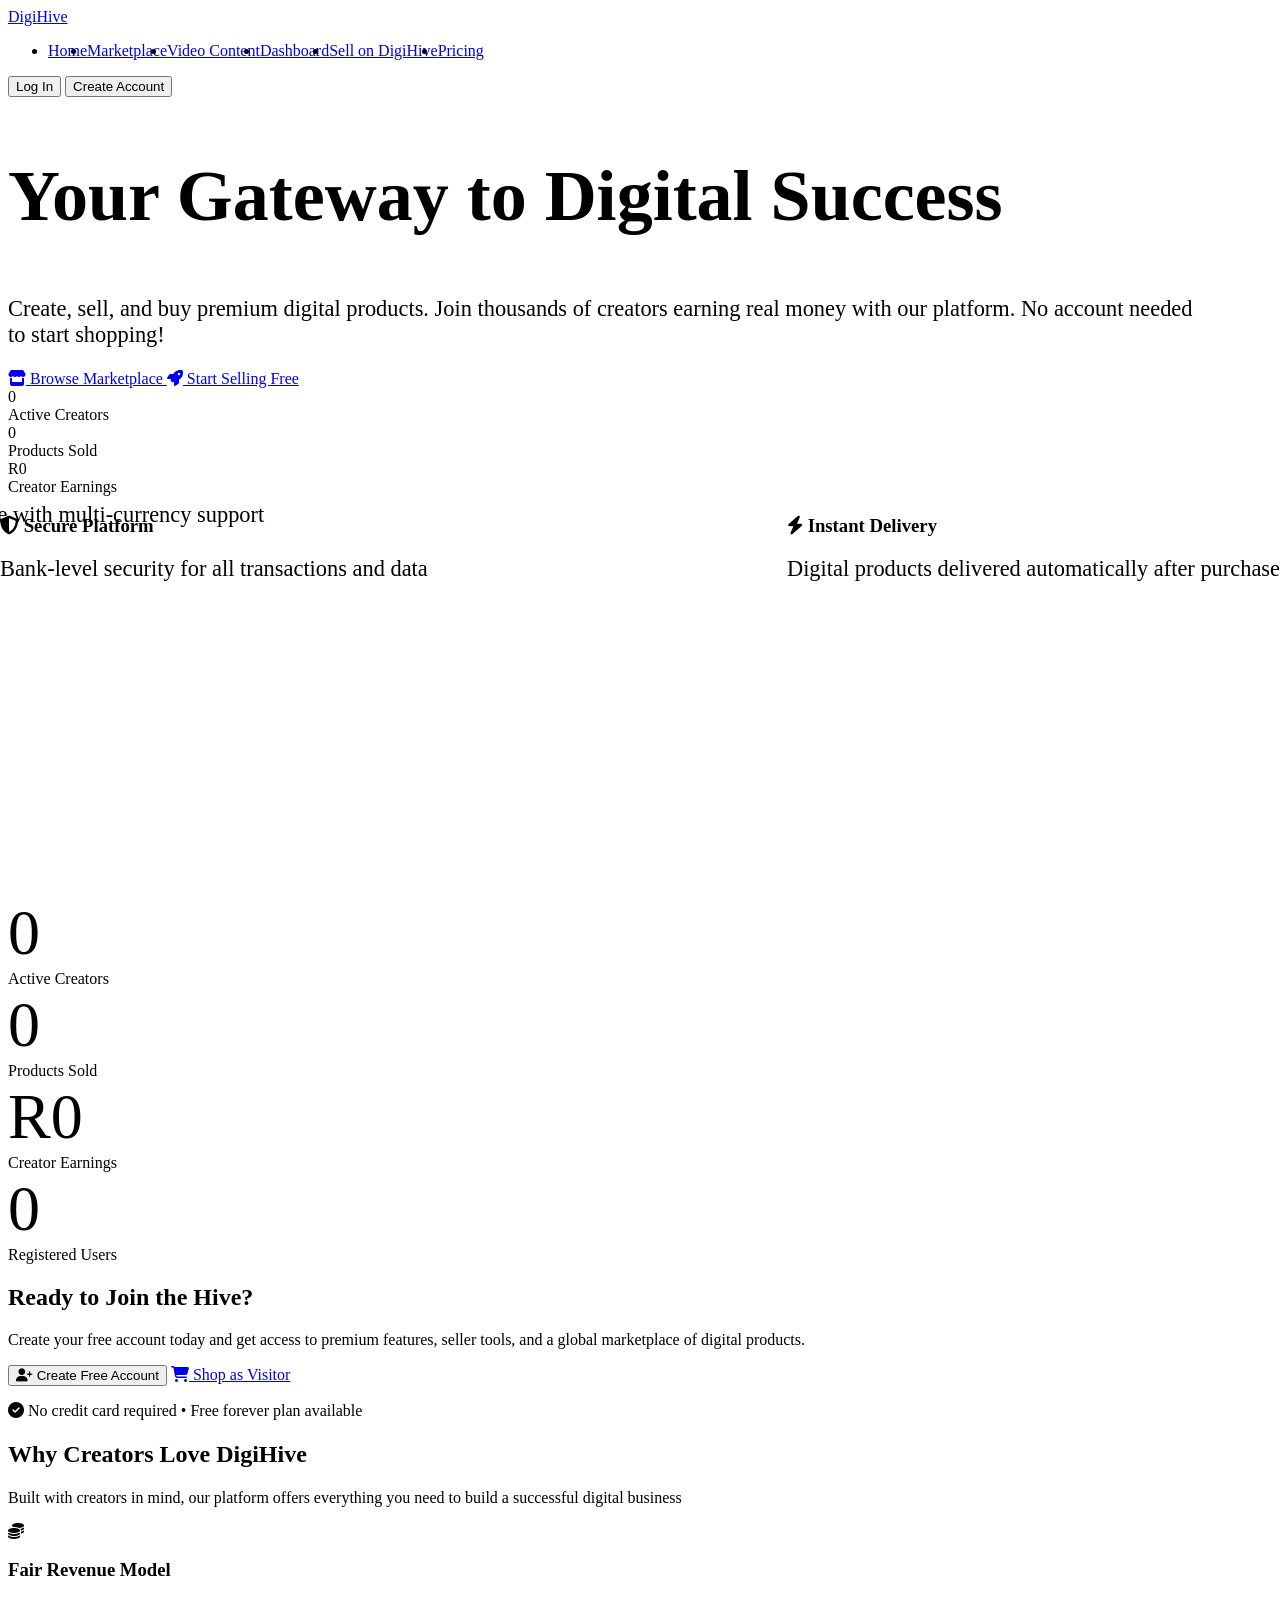
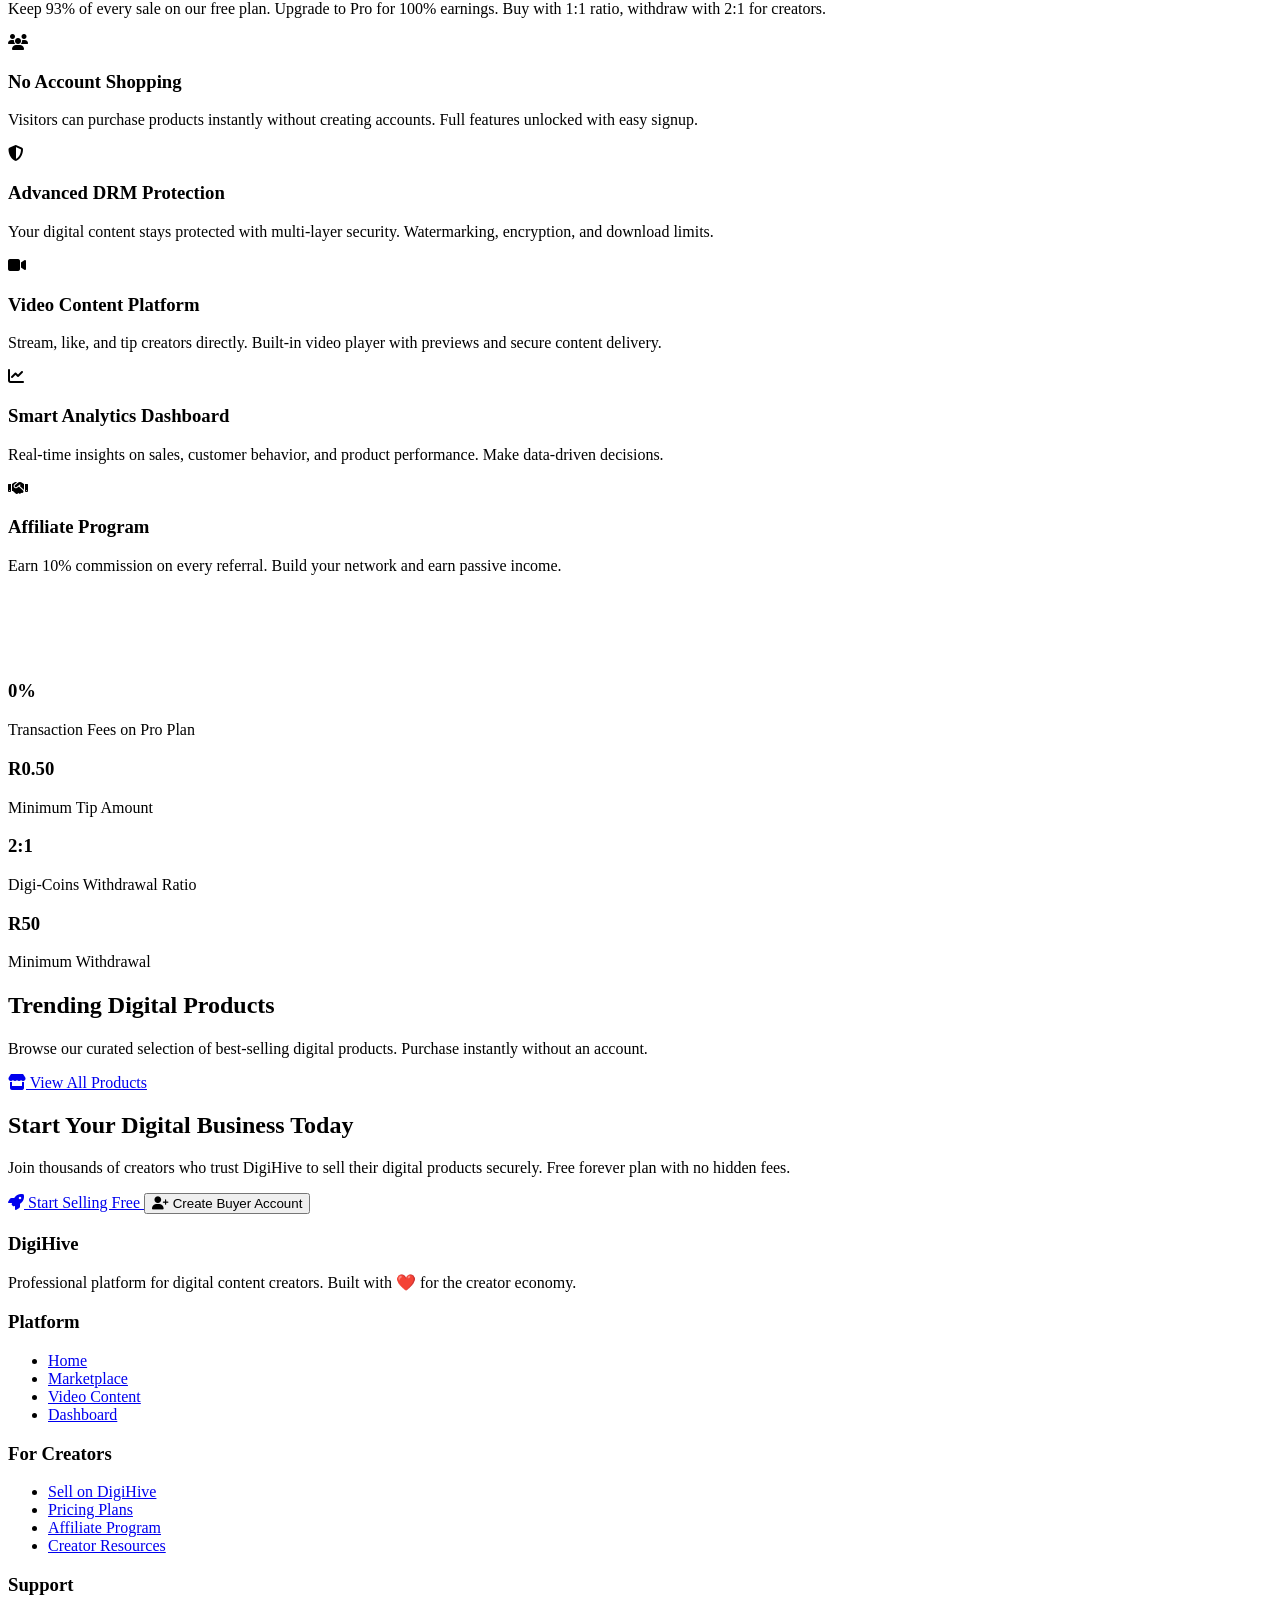
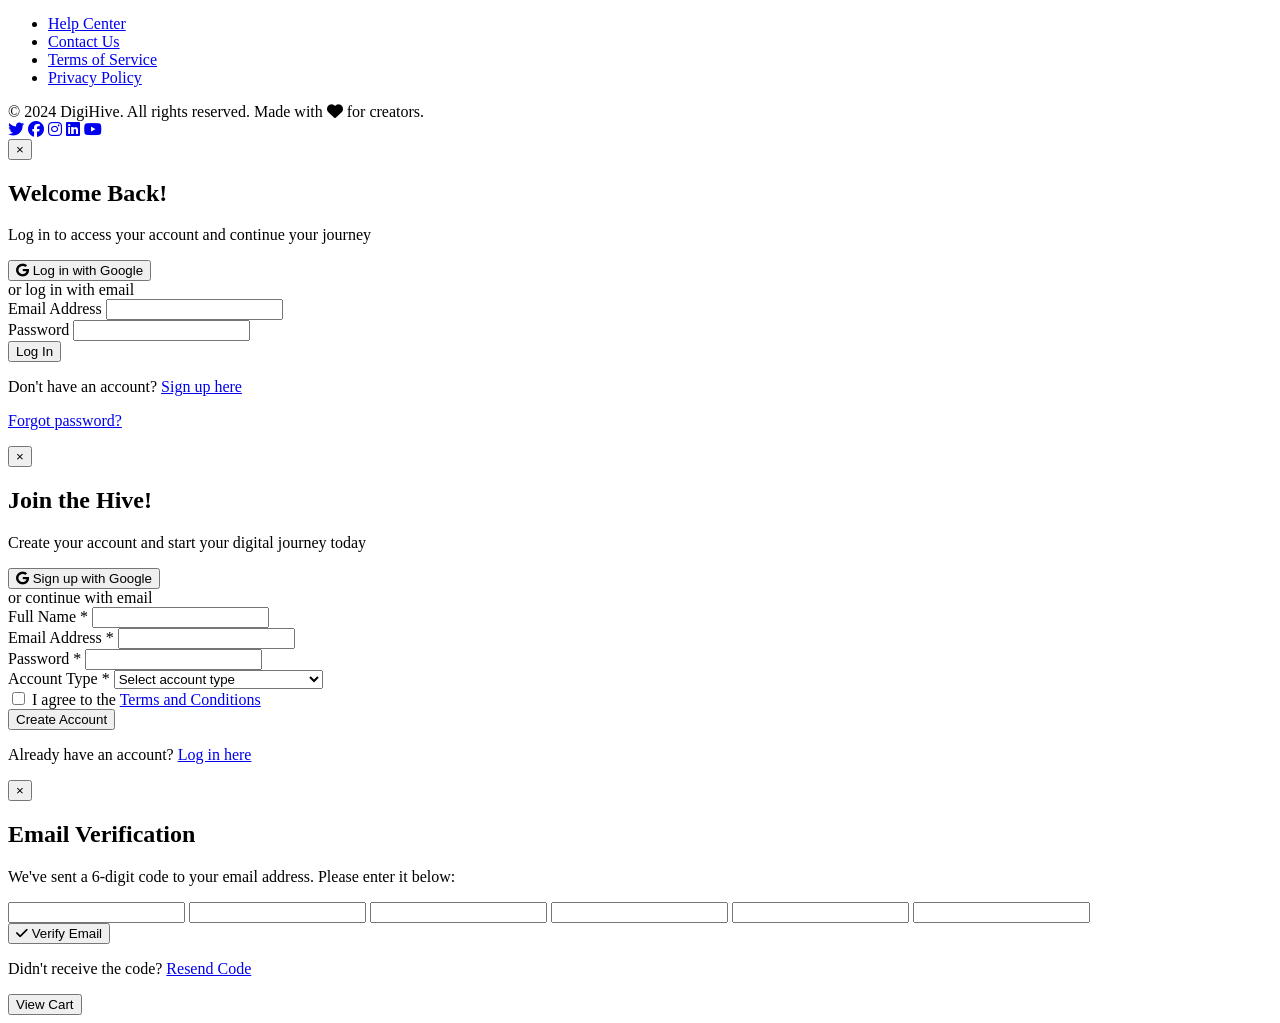
==== index.html @ d195c7d8 "Rename index.html.html to index.html" ====
<!DOCTYPE html>
<html lang="en">
<head>
    <meta charset="UTF-8">
    <meta name="viewport" content="width=device-width, initial-scale=1.0">
    <title>DigiHive - Professional Platform for Digital Products</title>
    <link rel="stylesheet" href="https://cdnjs.cloudflare.com/ajax/libs/font-awesome/6.4.0/css/all.min.css">
    <link href="https://fonts.googleapis.com/css2?family=Inter:wght@300;400;500;600;700;800&display=swap" rel="stylesheet">
    <link rel="stylesheet" href="styles.css">
    <link rel="stylesheet" href="mobile.css" media="screen and (max-width: 768px)">
    <link rel="stylesheet" href="desktop.css" media="screen and (min-width: 769px)">
    <link rel="icon" type="image/x-icon" href="assets/favicon.ico">
</head>
<body>
    <!-- Navigation -->
    <header id="header">
        <div class="container">
            <nav>
                <a href="index.html" class="logo">
                    <div class="bee-logo-container">
                        <div class="bee-logo-animated">
                            <div class="bee-wings">
                                <div class="wing wing-left"></div>
                                <div class="wing wing-right"></div>
                            </div>
                            <div class="bee-body">
                                <div class="bee-stripe stripe-1"></div>
                                <div class="bee-stripe stripe-2"></div>
                                <div class="bee-stripe stripe-3"></div>
                                <div class="bee-antennas">
                                    <div class="antenna antenna-left"></div>
                                    <div class="antenna antenna-right"></div>
                                </div>
                            </div>
                        </div>
                    </div>
                    Digi<span>Hive</span>
                </a>
                
                <!-- Mobile Menu Button -->
                <button class="mobile-menu-btn" id="mobileMenuBtn">
                    <i class="fas fa-bars"></i>
                </button>
                
                <!-- Desktop Navigation -->
                <ul class="nav-links" id="desktopNav">
                    <li><a href="index.html" class="active">Home</a></li>
                    <li><a href="marketplace.html">Marketplace</a></li>
                    <li><a href="videos.html">Video Content</a></li>
                    <li><a href="dashboard.html">Dashboard</a></li>
                    <li><a href="seller.html">Sell on DigiHive</a></li>
                    <li><a href="plans.html">Pricing</a></li>
                </ul>
                
                <div class="nav-actions" id="navActions">
                    <div class="user-wallet" id="userWallet" style="display: none;">
                        <i class="fas fa-wallet"></i>
                        <span id="walletBalance">0 Coins</span>
                    </div>
                    <button class="btn btn-outline" id="loginBtn">Log In</button>
                    <button class="btn" id="signupBtn">Create Account</button>
                </div>
            </nav>
        </div>
    </header>

    <!-- Mobile Navigation Menu -->
    <div class="mobile-nav" id="mobileNav">
        <ul class="mobile-nav-links">
            <li><a href="index.html" onclick="toggleMobileMenu()">Home</a></li>
            <li><a href="marketplace.html" onclick="toggleMobileMenu()">Marketplace</a></li>
            <li><a href="videos.html" onclick="toggleMobileMenu()">Video Content</a></li>
            <li><a href="dashboard.html" onclick="toggleMobileMenu()">Dashboard</a></li>
            <li><a href="seller.html" onclick="toggleMobileMenu()">Sell on DigiHive</a></li>
            <li><a href="plans.html" onclick="toggleMobileMenu()">Pricing</a></li>
            <li><a href="profile.html" onclick="toggleMobileMenu()">My Profile</a></li>
            <li><a href="affiliate.html" onclick="toggleMobileMenu()">Affiliate</a></li>
            <li><a href="terms.html" onclick="toggleMobileMenu()">Terms</a></li>
        </ul>
    </div>

    <!-- Hero Section -->
    <section class="hero">
        <div class="container">
            <div class="hero-content">
                <div class="hero-text">
                    <h1>Your Gateway to Digital Success</h1>
                    <p>Create, sell, and buy premium digital products. Join thousands of creators earning real money with our platform. No account needed to start shopping!</p>
                    <div class="hero-actions">
                        <a href="marketplace.html" class="btn">
                            <i class="fas fa-store"></i> Browse Marketplace
                        </a>
                        <a href="seller.html" class="btn btn-accent">
                            <i class="fas fa-rocket"></i> Start Selling Free
                        </a>
                    </div>
                    <div class="hero-stats">
                        <div class="stat-item">
                            <div class="stat-number" id="creatorsCount">0</div>
                            <div class="stat-label">Active Creators</div>
                        </div>
                        <div class="stat-item">
                            <div class="stat-number" id="productsCount">0</div>
                            <div class="stat-label">Products Sold</div>
                        </div>
                        <div class="stat-item">
                            <div class="stat-number" id="earningsCount">R0</div>
                            <div class="stat-label">Creator Earnings</div>
                        </div>
                    </div>
                </div>
                <div class="hero-image">
                    <div class="floating-cards">
                        <div class="card card-1">
                            <h3><i class="fas fa-bolt" style="color: var(--primary);"></i> Instant Delivery</h3>
                            <p style="color: var(--gray); margin-top: 1rem;">Digital products delivered automatically after purchase</p>
                        </div>
                        <div class="card card-2">
                            <h3><i class="fas fa-shield-alt" style="color: var(--primary);"></i> Secure Platform</h3>
                            <p style="color: var(--gray); margin-top: 1rem;">Bank-level security for all transactions and data</p>
                        </div>
                        <div class="card card-3">
                            <h3><i class="fas fa-globe" style="color: var(--primary);"></i> Global Reach</h3>
                            <p style="color: var(--gray); margin-top: 1rem;">Sell to customers worldwide with multi-currency support</p>
                        </div>
                    </div>
                </div>
            </div>
        </div>
    </section>

    <!-- Real-time Counters -->
    <section class="counter-section">
        <div class="container">
            <div class="counters-container">
                <div class="counter-item" id="creatorsCounter">
                    <span class="counter-value" id="creatorsCountBig">0</span>
                    <div class="counter-label">Active Creators</div>
                </div>
                <div class="counter-item" id="productsCounter">
                    <span class="counter-value" id="productsCountBig">0</span>
                    <div class="counter-label">Products Sold</div>
                </div>
                <div class="counter-item" id="earningsCounter">
                    <span class="counter-value" id="earningsCountBig">R0</span>
                    <div class="counter-label">Creator Earnings</div>
                </div>
                <div class="counter-item" id="usersCounter">
                    <span class="counter-value" id="usersCount">0</span>
                    <div class="counter-label">Registered Users</div>
                </div>
            </div>
        </div>
    </section>

    <!-- Interactive Visitor Signup -->
    <div class="container">
        <div class="visitor-signup">
            <h2>Ready to Join the Hive?</h2>
            <p>Create your free account today and get access to premium features, seller tools, and a global marketplace of digital products.</p>
            <div class="visitor-actions">
                <button class="btn" id="signupTrigger">
                    <i class="fas fa-user-plus"></i> Create Free Account
                </button>
                <a href="marketplace.html" class="btn btn-outline">
                    <i class="fas fa-shopping-cart"></i> Shop as Visitor
                </a>
            </div>
            <p class="visitor-note">
                <i class="fas fa-check-circle" style="color: var(--success);"></i> No credit card required • Free forever plan available
            </p>
        </div>
    </div>

    <!-- Features Section -->
    <section class="features">
        <div class="container">
            <div class="section-header">
                <h2>Why Creators Love DigiHive</h2>
                <p>Built with creators in mind, our platform offers everything you need to build a successful digital business</p>
            </div>
            <div class="features-grid">
                <div class="feature-card">
                    <div class="feature-icon">
                        <i class="fas fa-coins"></i>
                    </div>
                    <h3>Fair Revenue Model</h3>
                    <p>Keep 93% of every sale on our free plan. Upgrade to Pro for 100% earnings. Buy with 1:1 ratio, withdraw with 2:1 for creators.</p>
                </div>
                <div class="feature-card">
                    <div class="feature-icon">
                        <i class="fas fa-users"></i>
                    </div>
                    <h3>No Account Shopping</h3>
                    <p>Visitors can purchase products instantly without creating accounts. Full features unlocked with easy signup.</p>
                </div>
                <div class="feature-card">
                    <div class="feature-icon">
                        <i class="fas fa-shield-alt"></i>
                    </div>
                    <h3>Advanced DRM Protection</h3>
                    <p>Your digital content stays protected with multi-layer security. Watermarking, encryption, and download limits.</p>
                </div>
                <div class="feature-card">
                    <div class="feature-icon">
                        <i class="fas fa-video"></i>
                    </div>
                    <h3>Video Content Platform</h3>
                    <p>Stream, like, and tip creators directly. Built-in video player with previews and secure content delivery.</p>
                </div>
                <div class="feature-card">
                    <div class="feature-icon">
                        <i class="fas fa-chart-line"></i>
                    </div>
                    <h3>Smart Analytics Dashboard</h3>
                    <p>Real-time insights on sales, customer behavior, and product performance. Make data-driven decisions.</p>
                </div>
                <div class="feature-card">
                    <div class="feature-icon">
                        <i class="fas fa-handshake"></i>
                    </div>
                    <h3>Affiliate Program</h3>
                    <p>Earn 10% commission on every referral. Build your network and earn passive income.</p>
                </div>
            </div>
        </div>
    </section>

    <!-- Stats Section -->
    <section class="stats">
        <div class="container">
            <div class="stats-content">
                <div class="section-header" style="color: white;">
                    <h2>Platform Success in Numbers</h2>
                    <p>Join a thriving community of digital creators and buyers</p>
                </div>
                <div class="stats-grid">
                    <div class="stat-item-large">
                        <h3>0%</h3>
                        <p>Transaction Fees on Pro Plan</p>
                    </div>
                    <div class="stat-item-large">
                        <h3>R0.50</h3>
                        <p>Minimum Tip Amount</p>
                    </div>
                    <div class="stat-item-large">
                        <h3>2:1</h3>
                        <p>Digi-Coins Withdrawal Ratio</p>
                    </div>
                    <div class="stat-item-large">
                        <h3>R50</h3>
                        <p>Minimum Withdrawal</p>
                    </div>
                </div>
            </div>
        </div>
    </section>

    <!-- Featured Products Preview -->
    <section class="featured-products">
        <div class="container">
            <div class="section-header">
                <h2>Trending Digital Products</h2>
                <p>Browse our curated selection of best-selling digital products. Purchase instantly without an account.</p>
            </div>
            <div class="products-grid" id="featuredProducts">
                <!-- Featured products will be loaded by JavaScript -->
            </div>
            <div class="text-center mt-4">
                <a href="marketplace.html" class="btn btn-outline">
                    <i class="fas fa-store"></i> View All Products
                </a>
            </div>
        </div>
    </section>

    <!-- CTA Section -->
    <section class="cta">
        <div class="container">
            <div class="cta-content">
                <h2>Start Your Digital Business Today</h2>
                <p>Join thousands of creators who trust DigiHive to sell their digital products securely. Free forever plan with no hidden fees.</p>
                <div class="cta-actions">
                    <a href="seller.html" class="btn">
                        <i class="fas fa-rocket"></i> Start Selling Free
                    </a>
                    <button class="btn btn-outline" id="buyerSignup">
                        <i class="fas fa-user-plus"></i> Create Buyer Account
                    </button>
                </div>
            </div>
        </div>
    </section>

    <!-- Footer -->
    <footer>
        <div class="container">
            <div class="footer-content">
                <div class="footer-column">
                    <h3>DigiHive</h3>
                    <p>Professional platform for digital content creators. Built with ❤️ for the creator economy.</p>
                </div>
                <div class="footer-column">
                    <h3>Platform</h3>
                    <ul class="footer-links">
                        <li><a href="index.html">Home</a></li>
                        <li><a href="marketplace.html">Marketplace</a></li>
                        <li><a href="videos.html">Video Content</a></li>
                        <li><a href="dashboard.html">Dashboard</a></li>
                    </ul>
                </div>
                <div class="footer-column">
                    <h3>For Creators</h3>
                    <ul class="footer-links">
                        <li><a href="seller.html">Sell on DigiHive</a></li>
                        <li><a href="plans.html">Pricing Plans</a></li>
                        <li><a href="affiliate.html">Affiliate Program</a></li>
                        <li><a href="#" id="creatorResources">Creator Resources</a></li>
                    </ul>
                </div>
                <div class="footer-column">
                    <h3>Support</h3>
                    <ul class="footer-links">
                        <li><a href="#" id="helpCenter">Help Center</a></li>
                        <li><a href="#" id="contactUs">Contact Us</a></li>
                        <li><a href="terms.html">Terms of Service</a></li>
                        <li><a href="#" id="privacyPolicy">Privacy Policy</a></li>
                    </ul>
                </div>
            </div>
            <div class="footer-bottom">
                <div class="copyright">
                    &copy; 2024 DigiHive. All rights reserved. Made with <i class="fas fa-heart" style="color: var(--primary);"></i> for creators.
                </div>
                <div class="social-links">
                    <a href="#"><i class="fab fa-twitter"></i></a>
                    <a href="#"><i class="fab fa-facebook"></i></a>
                    <a href="#"><i class="fab fa-instagram"></i></a>
                    <a href="#"><i class="fab fa-linkedin"></i></a>
                    <a href="#"><i class="fab fa-youtube"></i></a>
                </div>
            </div>
        </div>
    </footer>

    <!-- Modals -->
    <!-- Login Modal -->
    <div class="modal" id="loginModal">
        <div class="modal-content">
            <button class="modal-close" onclick="closeModal('loginModal')">&times;</button>
            <div class="modal-header">
                <h2>Welcome Back!</h2>
                <p>Log in to access your account and continue your journey</p>
            </div>
            <form id="loginForm">
                <button type="button" class="google-auth-btn" onclick="loginWithGoogle()">
                    <i class="fab fa-google"></i> Log in with Google
                </button>
                <div class="auth-divider">
                    <span>or log in with email</span>
                </div>
                <div class="form-group">
                    <label class="form-label">Email Address</label>
                    <input type="email" class="form-input" id="loginEmail" required>
                </div>
                <div class="form-group">
                    <label class="form-label">Password</label>
                    <input type="password" class="form-input" id="loginPassword" required>
                </div>
                <button type="submit" class="btn w-100">Log In</button>
                <div class="form-footer">
                    <p>Don't have an account? <a href="#" onclick="closeModal('loginModal'); openModal('signupModal')">Sign up here</a></p>
                    <p><a href="#" onclick="forgotPassword()">Forgot password?</a></p>
                </div>
            </form>
        </div>
    </div>

    <!-- Signup Modal -->
    <div class="modal" id="signupModal">
        <div class="modal-content">
            <button class="modal-close" onclick="closeModal('signupModal')">&times;</button>
            <div class="modal-header">
                <h2>Join the Hive!</h2>
                <p>Create your account and start your digital journey today</p>
            </div>
            <form id="signupForm">
                <button type="button" class="google-auth-btn" onclick="signupWithGoogle()">
                    <i class="fab fa-google"></i> Sign up with Google
                </button>
                <div class="auth-divider">
                    <span>or continue with email</span>
                </div>
                <div class="form-group">
                    <label class="form-label">Full Name *</label>
                    <input type="text" class="form-input" id="signupName" required>
                </div>
                <div class="form-group">
                    <label class="form-label">Email Address *</label>
                    <input type="email" class="form-input" id="signupEmail" required>
                </div>
                <div class="form-group">
                    <label class="form-label">Password *</label>
                    <input type="password" class="form-input" id="signupPassword" required>
                </div>
                <div class="form-group">
                    <label class="form-label">Account Type *</label>
                    <select class="form-input" id="accountType" required>
                        <option value="">Select account type</option>
                        <option value="buyer">Buyer Account (Purchase Only)</option>
                        <option value="seller">Seller Account (Sell Products)</option>
                        <option value="both">Both (Buyer & Seller)</option>
                    </select>
                </div>
                <div class="terms-acceptance">
                    <input type="checkbox" id="acceptTerms" required>
                    <label for="acceptTerms">I agree to the <a href="terms.html">Terms and Conditions</a></label>
                </div>
                <button type="submit" class="btn w-100">Create Account</button>
                <div class="form-footer">
                    <p>Already have an account? <a href="#" onclick="closeModal('signupModal'); openModal('loginModal')">Log in here</a></p>
                </div>
            </form>
        </div>
    </div>

    <!-- Email Verification Modal -->
    <div class="modal" id="verificationModal">
        <div class="modal-content">
            <button class="modal-close" onclick="closeModal('verificationModal')">&times;</button>
            <div class="verification-container">
                <h2>Email Verification</h2>
                <p>We've sent a 6-digit code to your email address. Please enter it below:</p>
                <div class="verification-code">
                    <input type="text" class="verification-input" maxlength="1" oninput="moveToNext(this, 1)">
                    <input type="text" class="verification-input" maxlength="1" oninput="moveToNext(this, 2)">
                    <input type="text" class="verification-input" maxlength="1" oninput="moveToNext(this, 3)">
                    <input type="text" class="verification-input" maxlength="1" oninput="moveToNext(this, 4)">
                    <input type="text" class="verification-input" maxlength="1" oninput="moveToNext(this, 5)">
                    <input type="text" class="verification-input" maxlength="1" oninput="moveToNext(this, 6)">
                </div>
                <button class="btn" onclick="verifyEmail()">
                    <i class="fas fa-check"></i> Verify Email
                </button>
                <p>Didn't receive the code? <a href="#" onclick="resendVerification()">Resend Code</a></p>
            </div>
        </div>
    </div>

    <!-- Cart Notification -->
    <div id="cartNotification">
        <span id="cartMessage"></span>
        <button class="btn btn-outline" onclick="viewCart()">View Cart</button>
    </div>

    <script src="script.js"></script>
</body>
</html>
---- desktop.css ----
/* ========== DESKTOP LAYOUTS ========== */
@media (min-width: 769px) {
    /* Navigation */
    .nav-links {
        display: flex;
    }

    .mobile-menu-btn {
        display: none;
    }

    .mobile-nav {
        display: none;
    }

    /* Hero Section */
    .hero-content {
        flex-direction: row;
        text-align: left;
    }

    .hero h1 {
        font-size: 4rem;
    }

    .hero p {
        font-size: 1.4rem;
    }

    .hero-actions {
        flex-direction: row;
    }

    .hero-stats {
        flex-direction: row;
    }

    /* Features Grid */
    .features-grid {
        grid-template-columns: repeat(3, 1fr);
        gap: 2.5rem;
    }

    /* Products Grid */
    .products-grid {
        grid-template-columns: repeat(3, 1fr);
        gap: 2.5rem;
    }

    /* Floating Cards */
    .floating-cards {
        height: 400px;
    }

    .card {
        position: absolute;
    }

    /* Counters */
    .counters-container {
        grid-template-columns: repeat(4, 1fr);
    }

    .counter-value {
        font-size: 4rem;
    }

    /* Footer */
    .footer-content {
        grid-template-columns: repeat(4, 1fr);
    }

    /* Show desktop elements */
    .desktop-only {
        display: block !important;
    }

    /* Hide mobile elements */
    .mobile-only {
        display: none !important;
    }
}

/* ========== LARGE DESKTOP ========== */
@media (min-width: 1200px) {
    .container {
        max-width: 1200px;
    }

    .hero h1 {
        font-size: 4.5rem;
    }

    .features-grid {
        gap: 3rem;
    }

    .products-grid {
        gap: 3rem;
    }

    .card-1 {
        right: 0;
    }

    .card-2 {
        left: 0;
    }

    .card-3 {
        transform: translate(-50%, -50%);
    }
}

/* ========== DESKTOP ANIMATIONS ========== */
@media (prefers-reduced-motion: no-preference) {
    .card {
        animation: float 6s ease-in-out infinite;
    }

    .card-2 {
        animation-delay: 2s;
    }

    .card-3 {
        animation-delay: 4s;
    }
}

/* ========== DESKTOP HOVER EFFECTS ========== */
@media (hover: hover) {
    .nav-links a:hover::after {
        width: 100%;
    }

    .feature-card:hover {
        transform: translateY(-15px);
    }

    .product-card:hover {
        transform: translateY(-15px);
    }

    .btn:hover::before {
        left: 100%;
    }

    .social-links a:hover {
        transform: translateY(-3px);
    }
}

/* ========== DESKTOP UTILITIES ========== */
.desktop-only {
    display: block;
}

.mobile-only {
    display: none;
}

/* Smooth scrolling for desktop */
@media (min-width: 769px) {
    html {
        scroll-behavior: smooth;
    }
}

/* Desktop specific transitions */
@media (min-width: 769px) {
    .feature-card,
    .product-card,
    .stat-item-large,
    .counter-item {
        transition: all 0.5s cubic-bezier(0.4, 0, 0.2, 1);
    }
}

/* Desktop sticky elements */
@media (min-width: 769px) {
    header {
        position: sticky;
    }
}

/* Desktop optimized typography */
@media (min-width: 769px) {
    .hero h1 {
        line-height: 1.1;
    }

    .section-header h2 {
        line-height: 1.2;
    }
}
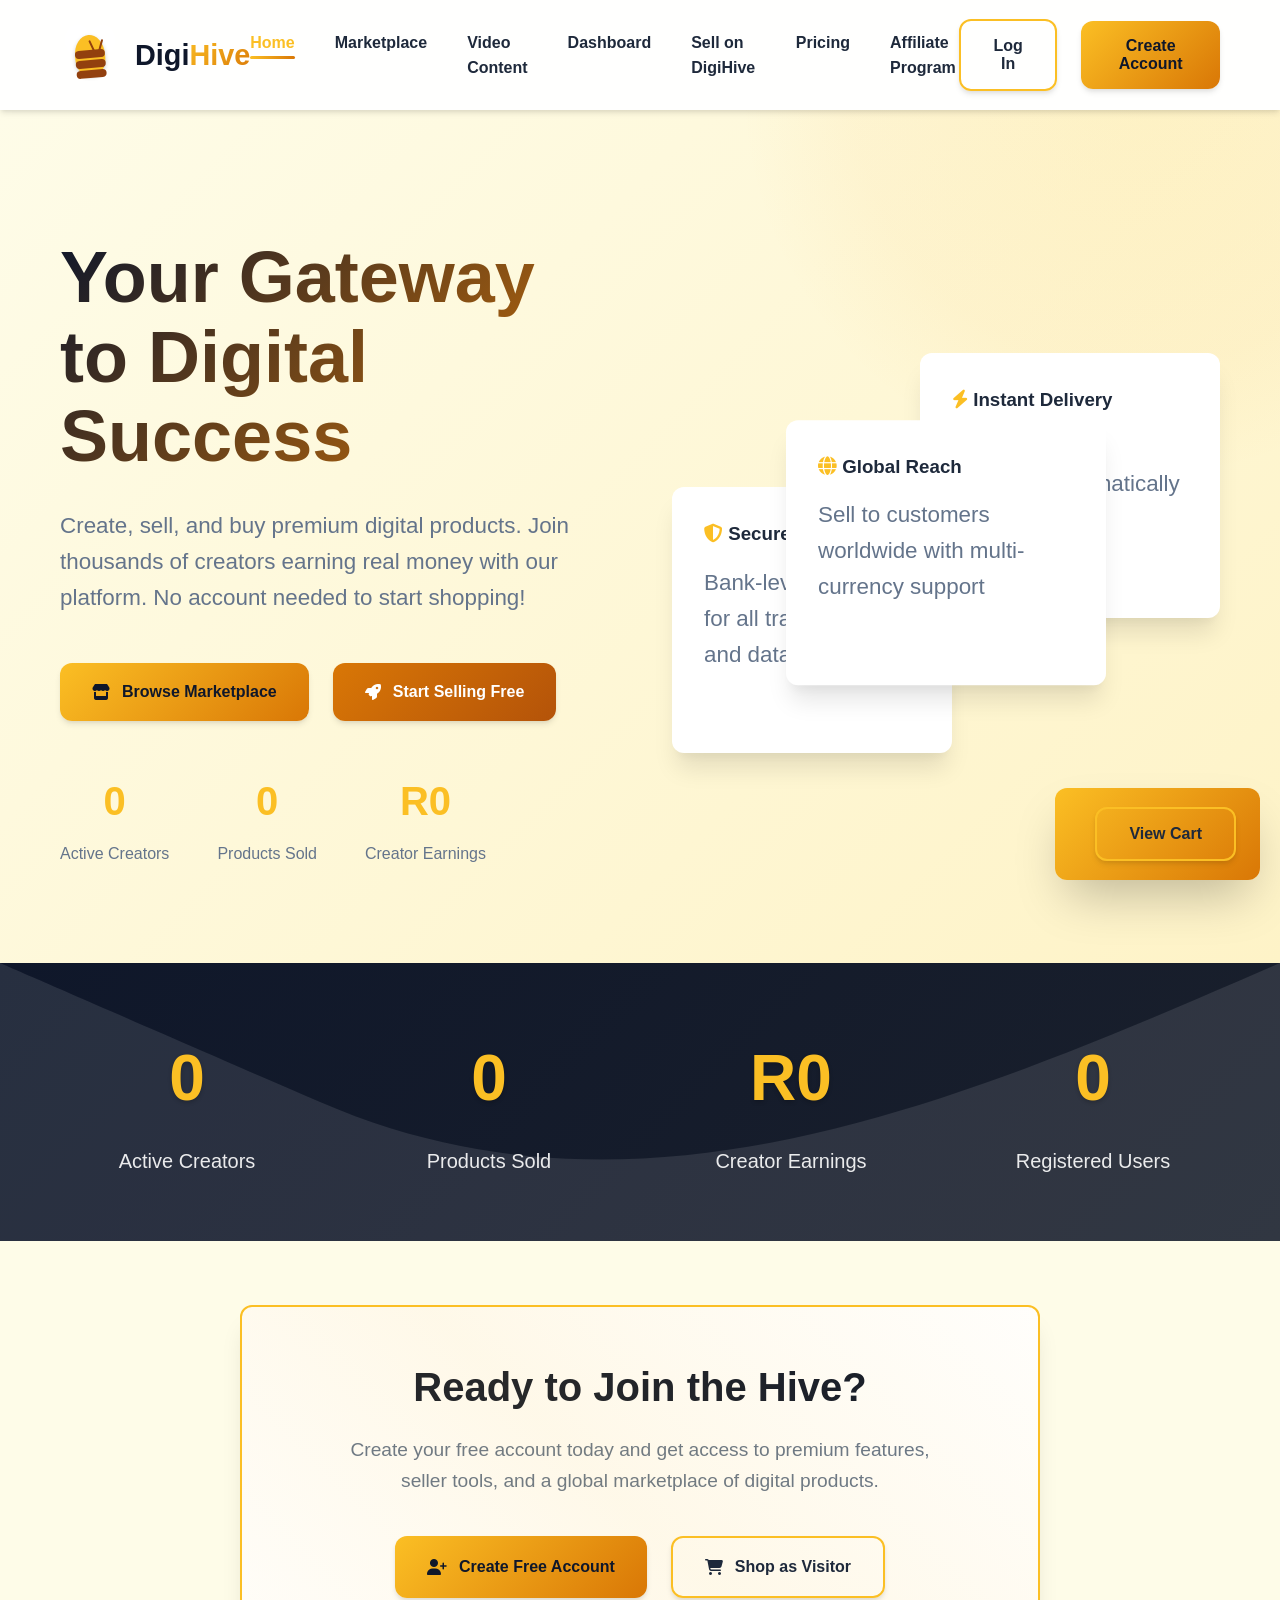
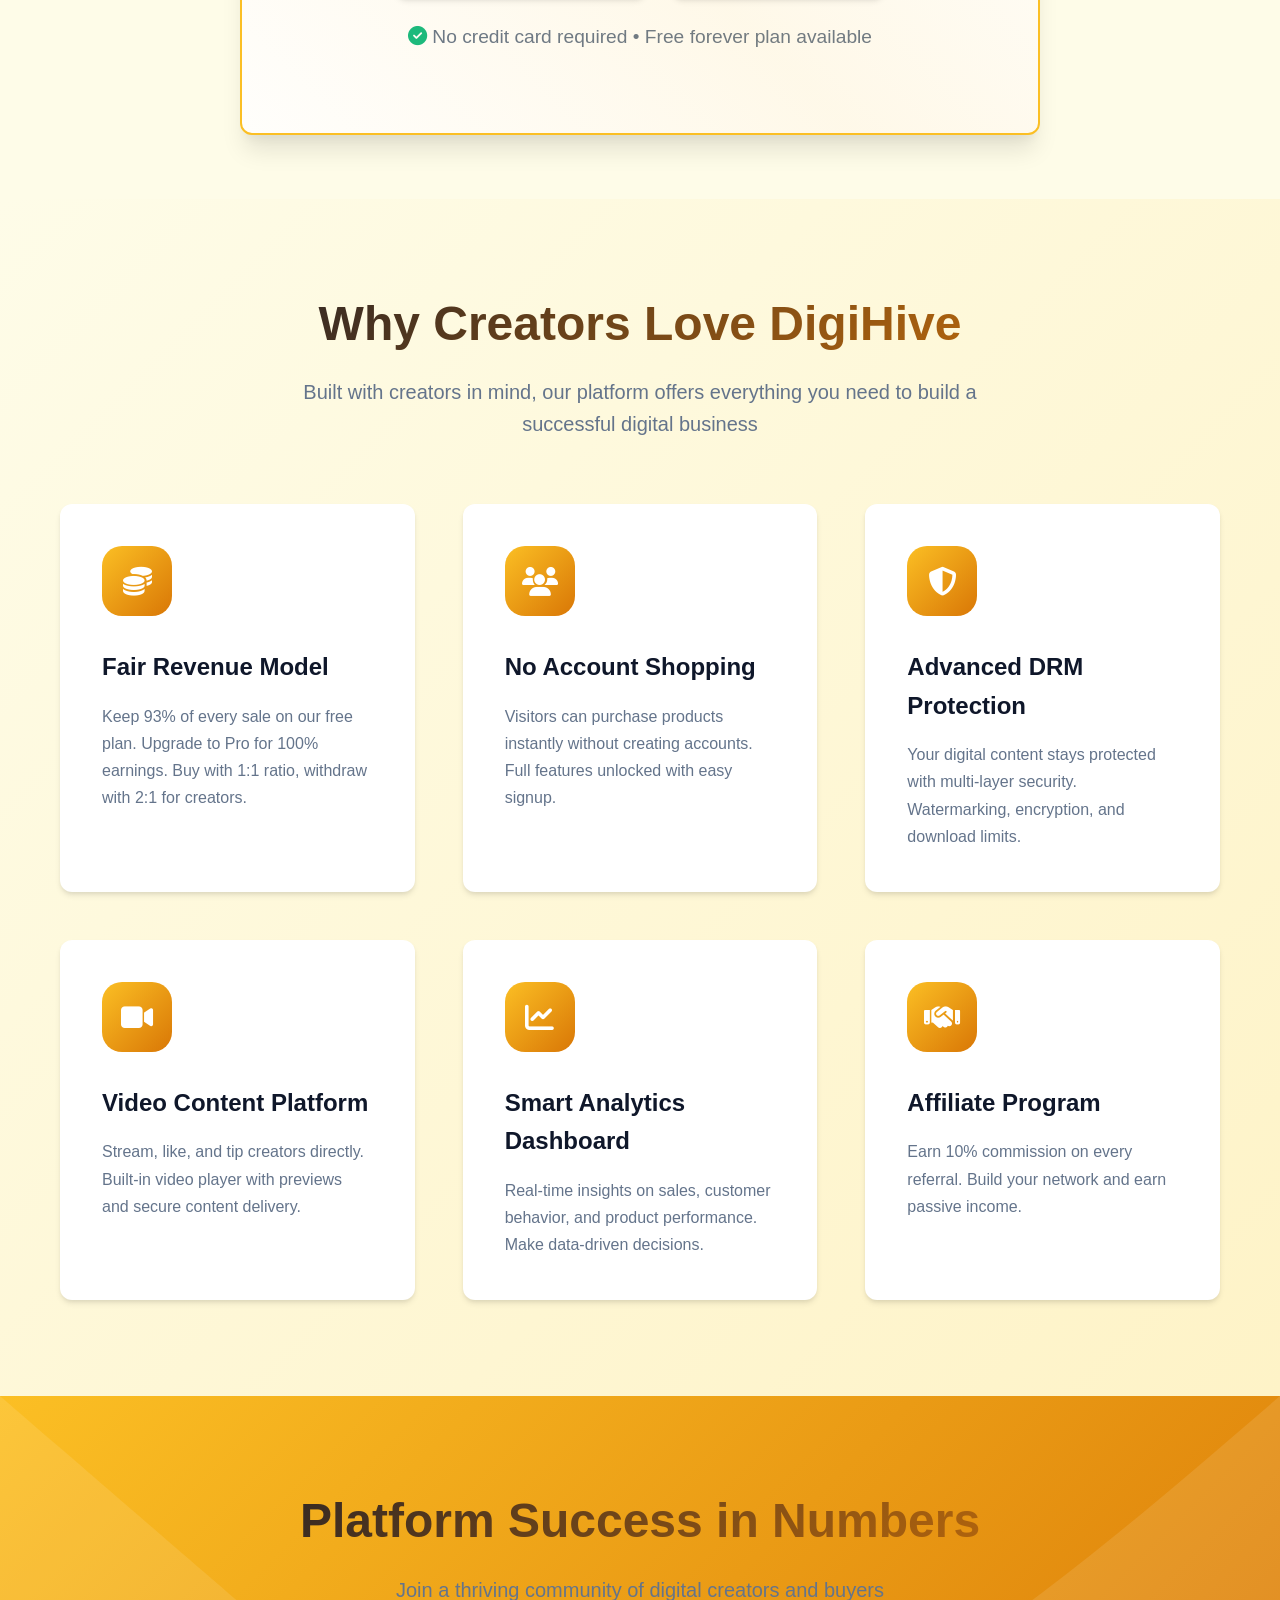
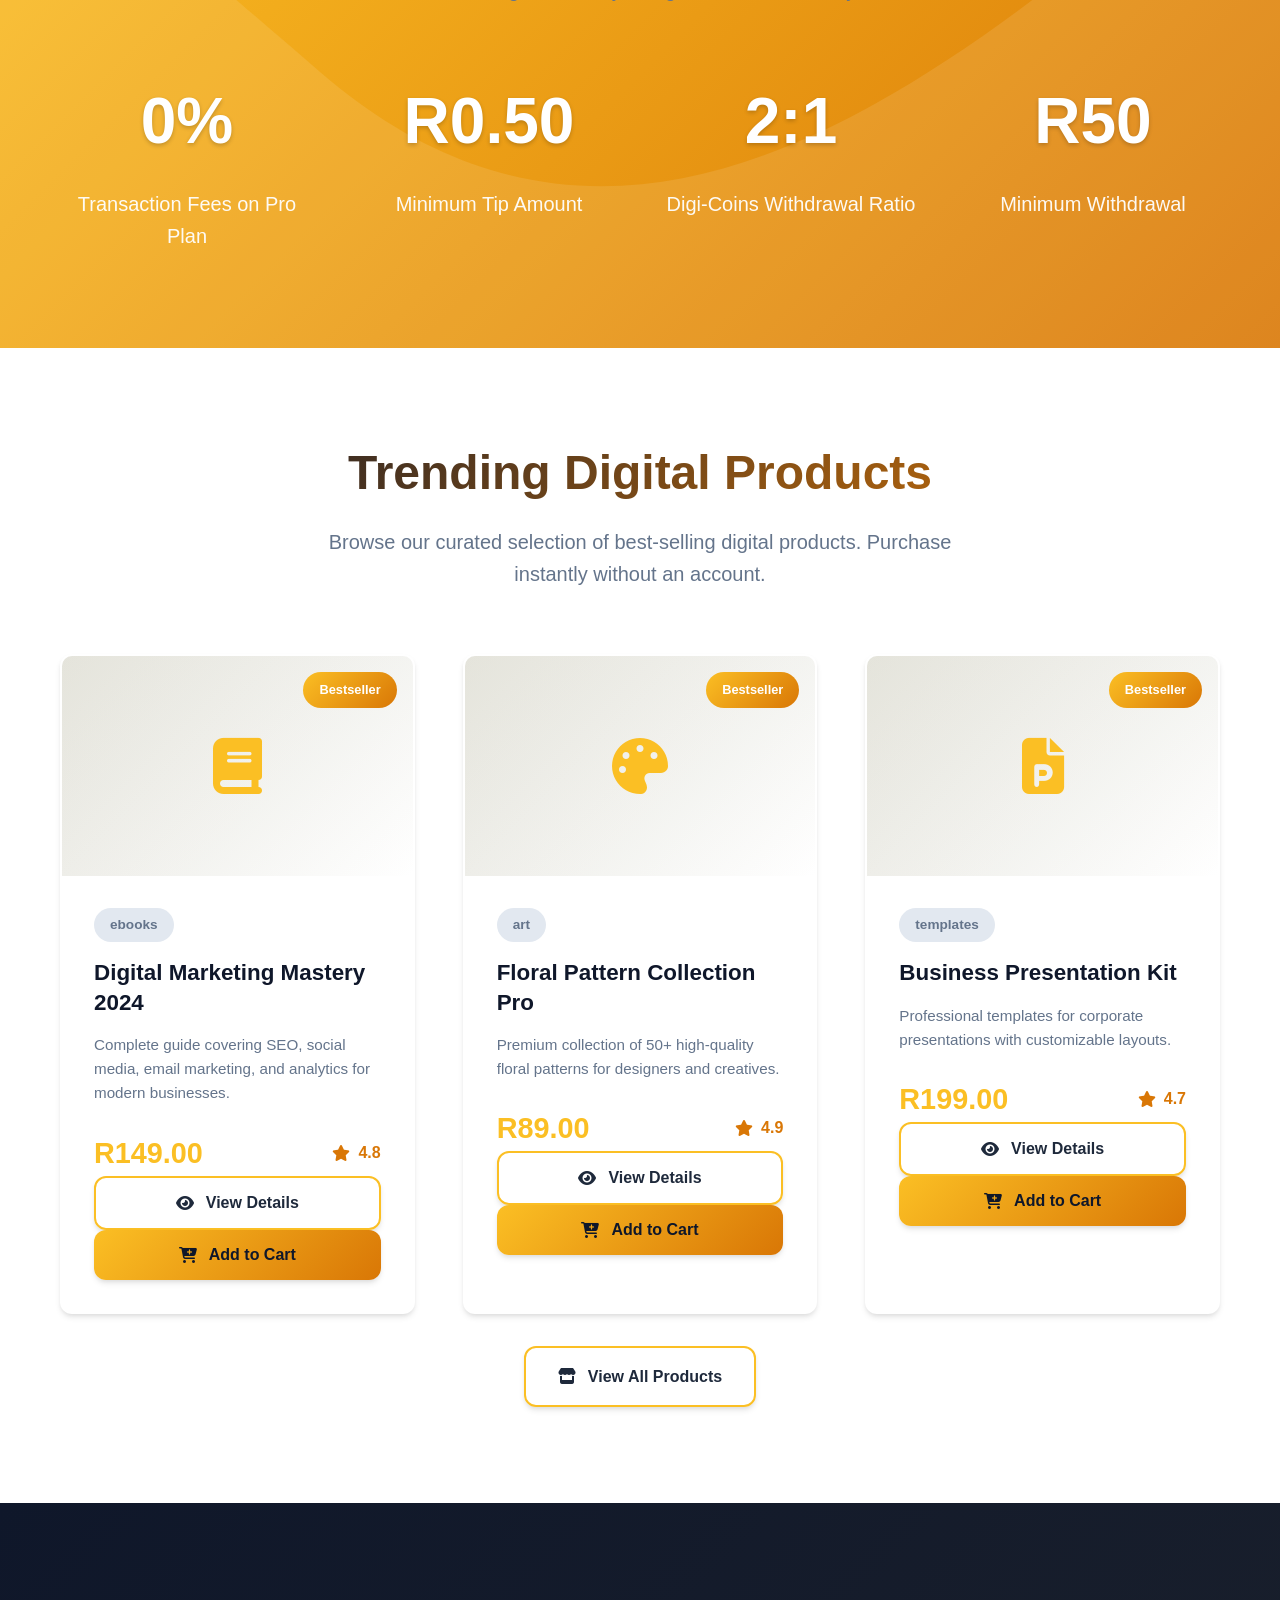
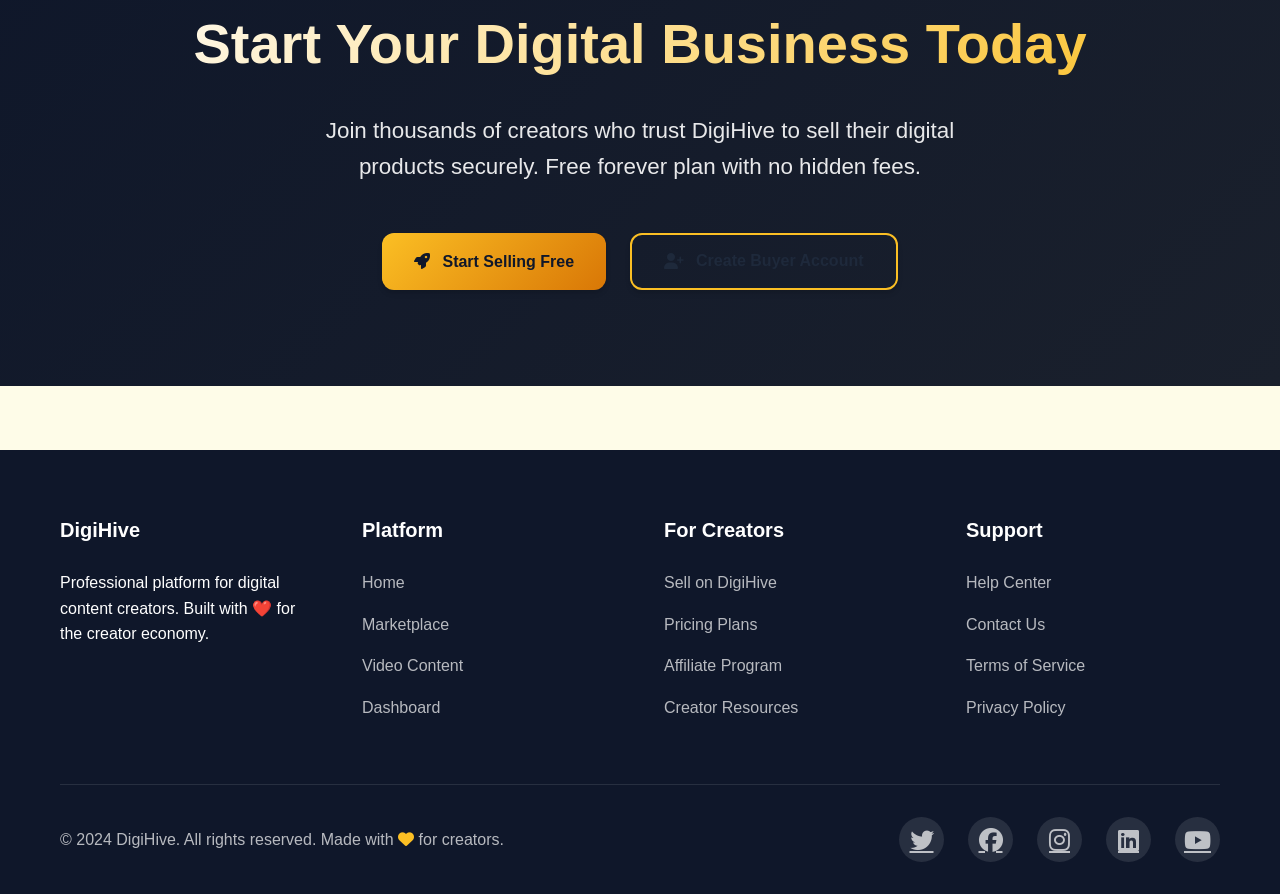
==== commit d31c9903: "Add link to Affiliate Program in navigation" ====
--- a/index.html
+++ b/index.html
@@ -10,6 +10,7 @@
     <link rel="stylesheet" href="mobile.css" media="screen and (max-width: 768px)">
     <link rel="stylesheet" href="desktop.css" media="screen and (min-width: 769px)">
     <link rel="icon" type="image/x-icon" href="assets/favicon.ico">
+    
 </head>
 <body>
     <!-- Navigation -->
@@ -50,6 +51,7 @@
                     <li><a href="dashboard.html">Dashboard</a></li>
                     <li><a href="seller.html">Sell on DigiHive</a></li>
                     <li><a href="plans.html">Pricing</a></li>
+                    <li><a href="affiliate.html">Affiliate Program</a></li>
                 </ul>
                 
                 <div class="nav-actions" id="navActions">
--- a/styles.css
+++ b/styles.css
@@ -0,0 +1,1280 @@
+/* ========== CSS VARIABLES ========== */
+:root {
+    --primary: #fbbf24;
+    --primary-dark: #f59e0b;
+    --secondary: #92400e;
+    --accent: #d97706;
+    --dark: #1e293b;
+    --darker: #0f172a;
+    --light: #fefce8;
+    --gray: #64748b;
+    --gray-light: #e2e8f0;
+    --success: #10b981;
+    --danger: #ef4444;
+    --info: #3b82f6;
+    --border-radius: 12px;
+    --shadow: 0 4px 6px -1px rgba(0, 0, 0, 0.1), 0 2px 4px -1px rgba(0, 0, 0, 0.06);
+    --shadow-lg: 0 20px 25px -5px rgba(0, 0, 0, 0.1), 0 10px 10px -5px rgba(0, 0, 0, 0.04);
+    --shadow-xl: 0 25px 50px -12px rgba(0, 0, 0, 0.25);
+}
+
+/* ========== BASE STYLES ========== */
+* {
+    margin: 0;
+    padding: 0;
+    box-sizing: border-box;
+    font-family: 'Inter', sans-serif;
+}
+
+body {
+    background-color: var(--light);
+    color: var(--dark);
+    line-height: 1.6;
+    min-height: 100vh;
+    overflow-x: hidden;
+}
+
+.container {
+    width: 100%;
+    max-width: 1200px;
+    margin: 0 auto;
+    padding: 0 20px;
+}
+
+/* ========== ANIMATED BEE LOGO ========== */
+.bee-logo-container {
+    position: relative;
+    width: 60px;
+    height: 60px;
+    margin-right: 15px;
+}
+
+.bee-logo-animated {
+    position: absolute;
+    width: 100%;
+    height: 100%;
+    animation: beeFloat 4s ease-in-out infinite;
+}
+
+@keyframes beeFloat {
+    0%, 100% { transform: translateY(0) rotate(0deg); }
+    50% { transform: translateY(-10px) rotate(5deg); }
+}
+
+.bee-body {
+    position: absolute;
+    top: 10px;
+    left: 15px;
+    width: 30px;
+    height: 40px;
+    background: var(--primary);
+    border-radius: 50% 50% 40% 40%;
+    transform: rotate(-5deg);
+    box-shadow: 0 2px 4px rgba(0,0,0,0.2);
+}
+
+.bee-stripe {
+    position: absolute;
+    width: 30px;
+    height: 8px;
+    background: var(--secondary);
+    border-radius: 4px;
+}
+
+.stripe-1 { top: 15px; }
+.stripe-2 { top: 25px; }
+.stripe-3 { top: 35px; }
+
+.bee-wings {
+    position: absolute;
+    top: 0;
+    left: 5px;
+    width: 50px;
+    height: 30px;
+}
+
+.wing {
+    position: absolute;
+    width: 25px;
+    height: 30px;
+    background: rgba(255, 255, 255, 0.9);
+    border-radius: 50%;
+    animation: wingFlap 0.5s infinite alternate;
+}
+
+@keyframes wingFlap {
+    0% { transform: scaleY(0.8) rotate(-10deg); }
+    100% { transform: scaleY(1) rotate(10deg); }
+}
+
+.wing-left {
+    left: 0;
+    transform-origin: right center;
+}
+
+.wing-right {
+    right: 0;
+    transform-origin: left center;
+    animation-delay: 0.25s;
+}
+
+.bee-antennas {
+    position: absolute;
+    top: 5px;
+    left: 22px;
+}
+
+.antenna {
+    position: absolute;
+    width: 2px;
+    height: 15px;
+    background: var(--secondary);
+    border-radius: 1px;
+}
+
+.antenna-left {
+    transform: rotate(-20deg);
+    left: -5px;
+}
+
+.antenna-right {
+    transform: rotate(20deg);
+    right: -5px;
+}
+
+/* ========== HEADER & NAVIGATION ========== */
+header {
+    background-color: rgba(255, 255, 255, 0.95);
+    backdrop-filter: blur(10px);
+    box-shadow: var(--shadow);
+    position: sticky;
+    top: 0;
+    z-index: 1000;
+    transition: all 0.3s ease;
+}
+
+header.scrolled {
+    background-color: white;
+    box-shadow: 0 4px 12px rgba(0, 0, 0, 0.1);
+}
+
+nav {
+    display: flex;
+    justify-content: space-between;
+    align-items: center;
+    padding: 1.2rem 0;
+}
+
+.logo {
+    display: flex;
+    align-items: center;
+    font-size: 1.8rem;
+    font-weight: 800;
+    color: var(--darker);
+    text-decoration: none;
+    transition: transform 0.3s ease;
+}
+
+.logo:hover {
+    transform: scale(1.05);
+}
+
+.logo span {
+    color: var(--primary);
+    background: linear-gradient(135deg, var(--primary), var(--accent));
+    -webkit-background-clip: text;
+    -webkit-text-fill-color: transparent;
+    background-clip: text;
+}
+
+.nav-links {
+    display: flex;
+    list-style: none;
+    gap: 2.5rem;
+}
+
+.nav-links a {
+    color: var(--dark);
+    text-decoration: none;
+    font-weight: 600;
+    padding: 0.5rem 0;
+    position: relative;
+    font-size: 1rem;
+    transition: all 0.3s ease;
+}
+
+.nav-links a::after {
+    content: '';
+    position: absolute;
+    width: 0;
+    height: 3px;
+    bottom: 0;
+    left: 0;
+    background: linear-gradient(90deg, var(--primary), var(--accent));
+    transition: width 0.3s ease;
+    border-radius: 2px;
+}
+
+.nav-links a:hover::after,
+.nav-links a.active::after {
+    width: 100%;
+}
+
+.nav-links a:hover {
+    color: var(--primary);
+}
+
+.nav-links a.active {
+    color: var(--primary);
+}
+
+.nav-actions {
+    display: flex;
+    align-items: center;
+    gap: 1.5rem;
+}
+
+.user-wallet {
+    display: flex;
+    align-items: center;
+    gap: 0.75rem;
+    padding: 0.75rem 1.5rem;
+    background: linear-gradient(135deg, var(--primary), var(--accent));
+    border-radius: 50px;
+    color: white;
+    font-weight: 600;
+    box-shadow: var(--shadow);
+    transition: transform 0.3s ease;
+}
+
+.user-wallet:hover {
+    transform: translateY(-2px);
+    box-shadow: var(--shadow-lg);
+}
+
+/* ========== BUTTON STYLES ========== */
+.btn {
+    display: inline-flex;
+    align-items: center;
+    justify-content: center;
+    background: linear-gradient(135deg, var(--primary), var(--accent));
+    color: var(--darker);
+    padding: 1rem 2rem;
+    border-radius: var(--border-radius);
+    text-decoration: none;
+    font-weight: 600;
+    transition: all 0.3s ease;
+    border: none;
+    cursor: pointer;
+    gap: 0.75rem;
+    position: relative;
+    overflow: hidden;
+    font-size: 1rem;
+    box-shadow: var(--shadow);
+}
+
+.btn::before {
+    content: '';
+    position: absolute;
+    top: 0;
+    left: -100%;
+    width: 100%;
+    height: 100%;
+    background: linear-gradient(90deg, transparent, rgba(255, 255, 255, 0.3), transparent);
+    transition: left 0.7s;
+}
+
+.btn:hover::before {
+    left: 100%;
+}
+
+.btn:hover {
+    transform: translateY(-3px);
+    box-shadow: var(--shadow-lg);
+    color: var(--darker);
+}
+
+.btn-outline {
+    background: transparent;
+    border: 2px solid var(--primary);
+    color: var(--dark);
+}
+
+.btn-outline:hover {
+    background: var(--primary);
+    color: var(--darker);
+}
+
+.btn-success {
+    background: linear-gradient(135deg, var(--success), #059669);
+    color: white;
+}
+
+.btn-accent {
+    background: linear-gradient(135deg, var(--accent), #b45309);
+    color: white;
+}
+
+.google-auth-btn {
+    display: flex;
+    align-items: center;
+    justify-content: center;
+    gap: 1rem;
+    width: 100%;
+    padding: 1rem;
+    background: white;
+    border: 2px solid var(--gray-light);
+    border-radius: var(--border-radius);
+    font-weight: 600;
+    cursor: pointer;
+    transition: all 0.3s;
+    margin: 1rem 0;
+}
+
+.google-auth-btn:hover {
+    border-color: #DB4437;
+    background: rgba(219, 68, 55, 0.05);
+}
+
+/* ========== MODAL STYLES ========== */
+.modal {
+    display: none;
+    position: fixed;
+    top: 0;
+    left: 0;
+    width: 100%;
+    height: 100%;
+    background: rgba(0, 0, 0, 0.7);
+    z-index: 2000;
+    align-items: center;
+    justify-content: center;
+    padding: 1rem;
+    animation: fadeIn 0.3s ease;
+}
+
+@keyframes fadeIn {
+    from { opacity: 0; }
+    to { opacity: 1; }
+}
+
+.modal.active {
+    display: flex;
+}
+
+.modal-content {
+    background: white;
+    border-radius: var(--border-radius);
+    width: 90%;
+    max-width: 500px;
+    padding: 2.5rem;
+    box-shadow: var(--shadow-xl);
+    position: relative;
+    animation: modalSlideIn 0.4s ease;
+}
+
+@keyframes modalSlideIn {
+    from { transform: translateY(-50px) scale(0.95); opacity: 0; }
+    to { transform: translateY(0) scale(1); opacity: 1; }
+}
+
+.modal-close {
+    position: absolute;
+    top: 1.5rem;
+    right: 1.5rem;
+    background: none;
+    border: none;
+    font-size: 1.5rem;
+    cursor: pointer;
+    color: var(--gray);
+    transition: color 0.3s;
+    width: 40px;
+    height: 40px;
+    display: flex;
+    align-items: center;
+    justify-content: center;
+    border-radius: 50%;
+}
+
+.modal-close:hover {
+    color: var(--dark);
+    background: var(--gray-light);
+}
+
+.modal-header {
+    margin-bottom: 2rem;
+    text-align: center;
+}
+
+.modal-header h2 {
+    font-size: 2rem;
+    font-weight: 700;
+    margin-bottom: 0.5rem;
+    color: var(--darker);
+    background: linear-gradient(135deg, var(--primary), var(--accent));
+    -webkit-background-clip: text;
+    -webkit-text-fill-color: transparent;
+    background-clip: text;
+}
+
+.modal-header p {
+    color: var(--gray);
+    font-size: 1.1rem;
+}
+
+/* ========== FORM STYLES ========== */
+.form-group {
+    margin-bottom: 1.75rem;
+    position: relative;
+}
+
+.form-label {
+    display: block;
+    margin-bottom: 0.75rem;
+    font-weight: 600;
+    color: var(--dark);
+    font-size: 1rem;
+}
+
+.form-input {
+    width: 100%;
+    padding: 1rem 1.5rem;
+    border: 2px solid var(--gray-light);
+    border-radius: var(--border-radius);
+    font-size: 1rem;
+    transition: all 0.3s ease;
+    background: white;
+}
+
+.form-input:focus {
+    outline: none;
+    border-color: var(--primary);
+    box-shadow: 0 0 0 3px rgba(251, 191, 36, 0.2);
+}
+
+textarea.form-input {
+    min-height: 120px;
+    resize: vertical;
+}
+
+select.form-input {
+    appearance: none;
+    background-image: url("data:image/svg+xml;charset=UTF-8,%3csvg xmlns='http://www.w3.org/2000/svg' viewBox='0 0 24 24' fill='none' stroke='currentColor' stroke-width='2' stroke-linecap='round' stroke-linejoin='round'%3e%3cpolyline points='6 9 12 15 18 9'%3e%3c/polyline%3e%3c/svg%3e");
+    background-repeat: no-repeat;
+    background-position: right 1.5rem center;
+    background-size: 1em;
+    padding-right: 3rem;
+}
+
+.auth-divider {
+    display: flex;
+    align-items: center;
+    margin: 1.5rem 0;
+    color: var(--gray);
+}
+
+.auth-divider::before,
+.auth-divider::after {
+    content: "";
+    flex: 1;
+    height: 1px;
+    background: var(--gray-light);
+}
+
+.auth-divider span {
+    padding: 0 1rem;
+}
+
+.terms-acceptance {
+    display: flex;
+    align-items: center;
+    gap: 0.75rem;
+    margin: 1.5rem 0;
+    padding: 1rem;
+    background: rgba(251, 191, 36, 0.1);
+    border-radius: var(--border-radius);
+}
+
+.form-footer {
+    text-align: center;
+    margin-top: 1.5rem;
+    font-size: 0.95rem;
+    color: var(--gray);
+}
+
+.form-footer a {
+    color: var(--primary);
+    text-decoration: none;
+    font-weight: 600;
+}
+
+/* ========== VERIFICATION STYLES ========== */
+.verification-container {
+    text-align: center;
+    padding: 2rem;
+}
+
+.verification-code {
+    display: flex;
+    gap: 0.5rem;
+    justify-content: center;
+    margin: 2rem 0;
+}
+
+.verification-input {
+    width: 50px;
+    height: 60px;
+    text-align: center;
+    font-size: 1.5rem;
+    font-weight: 700;
+    border: 2px solid var(--gray-light);
+    border-radius: var(--border-radius);
+    transition: all 0.3s;
+}
+
+.verification-input:focus {
+    border-color: var(--primary);
+    box-shadow: 0 0 0 3px rgba(251, 191, 36, 0.2);
+    outline: none;
+}
+
+/* ========== REAL-TIME COUNTERS ========== */
+.counter-section {
+    padding: 4rem 0;
+    background: linear-gradient(135deg, var(--darker) 0%, #1a202c 100%);
+    color: white;
+    position: relative;
+    overflow: hidden;
+}
+
+.counter-section::before {
+    content: "";
+    position: absolute;
+    top: 0;
+    left: 0;
+    width: 100%;
+    height: 100%;
+    background: url('data:image/svg+xml,<svg xmlns="http://www.w3.org/2000/svg" viewBox="0 0 1000 100" preserveAspectRatio="none"><path d="M0,0V100H1000V0C750,50 500,100 250,50S0,0,0,0Z" fill="rgba(255,255,255,0.1)"/></svg>');
+    background-size: cover;
+    animation: wave 15s linear infinite;
+}
+
+.counters-container {
+    display: grid;
+    grid-template-columns: repeat(auto-fit, minmax(250px, 1fr));
+    gap: 3rem;
+    text-align: center;
+    position: relative;
+    z-index: 1;
+}
+
+.counter-item {
+    opacity: 0;
+    transform: translateY(30px);
+    transition: all 0.5s ease;
+}
+
+.counter-item.visible {
+    opacity: 1;
+    transform: translateY(0);
+}
+
+.counter-value {
+    font-size: 4rem;
+    font-weight: 800;
+    margin-bottom: 1rem;
+    text-shadow: 0 2px 4px rgba(0,0,0,0.2);
+    color: var(--primary);
+    display: block;
+    min-height: 80px;
+    display: flex;
+    align-items: center;
+    justify-content: center;
+}
+
+.counter-label {
+    font-size: 1.25rem;
+    opacity: 0.9;
+    font-weight: 500;
+}
+
+/* ========== HERO SECTION ========== */
+.hero {
+    padding: 8rem 0 6rem;
+    background: linear-gradient(135deg, #fefce8 0%, #fef3c7 100%);
+    position: relative;
+    overflow: hidden;
+}
+
+.hero::before {
+    content: "";
+    position: absolute;
+    top: -50%;
+    right: -20%;
+    width: 800px;
+    height: 800px;
+    border-radius: 50%;
+    background: radial-gradient(circle, rgba(251, 191, 36, 0.1) 0%, rgba(245, 158, 11, 0.05) 50%, transparent 70%);
+    z-index: 0;
+    animation: pulse 8s ease-in-out infinite;
+}
+
+@keyframes pulse {
+    0%, 100% { transform: scale(1); opacity: 0.5; }
+    50% { transform: scale(1.1); opacity: 0.8; }
+}
+
+.hero-content {
+    display: flex;
+    align-items: center;
+    justify-content: space-between;
+    gap: 4rem;
+    position: relative;
+    z-index: 1;
+}
+
+.hero-text {
+    flex: 1;
+    opacity: 0;
+    transform: translateY(30px);
+    animation: fadeInUp 1s ease forwards 0.3s;
+}
+
+@keyframes fadeInUp {
+    to {
+        opacity: 1;
+        transform: translateY(0);
+    }
+}
+
+.hero h1 {
+    font-size: 4rem;
+    font-weight: 800;
+    line-height: 1.1;
+    margin-bottom: 2rem;
+    color: var(--darker);
+    background: linear-gradient(135deg, var(--darker), var(--accent));
+    -webkit-background-clip: text;
+    -webkit-text-fill-color: transparent;
+    background-clip: text;
+}
+
+.hero p {
+    font-size: 1.4rem;
+    color: var(--gray);
+    margin-bottom: 3rem;
+    max-width: 550px;
+    line-height: 1.6;
+}
+
+.hero-actions {
+    display: flex;
+    gap: 1.5rem;
+    flex-wrap: wrap;
+    margin-bottom: 3rem;
+}
+
+.hero-stats {
+    display: flex;
+    gap: 3rem;
+    margin-top: 3rem;
+    flex-wrap: wrap;
+}
+
+.stat-item {
+    text-align: center;
+}
+
+.stat-number {
+    font-size: 2.5rem;
+    font-weight: 800;
+    color: var(--primary);
+    margin-bottom: 0.5rem;
+}
+
+.stat-label {
+    font-size: 1rem;
+    color: var(--gray);
+    font-weight: 500;
+}
+
+.hero-image {
+    flex: 1;
+    opacity: 0;
+    transform: translateX(30px);
+    animation: fadeInRight 1s ease forwards 0.6s;
+}
+
+@keyframes fadeInRight {
+    to {
+        opacity: 1;
+        transform: translateX(0);
+    }
+}
+
+.floating-cards {
+    position: relative;
+    width: 100%;
+    height: 400px;
+}
+
+.card {
+    position: absolute;
+    background: white;
+    border-radius: var(--border-radius);
+    padding: 2rem;
+    box-shadow: var(--shadow-lg);
+    transition: transform 0.3s ease;
+}
+
+.card:hover {
+    transform: translateY(-10px) scale(1.05);
+    box-shadow: var(--shadow-xl);
+}
+
+.card-1 {
+    top: 0;
+    right: 0;
+    width: 300px;
+    animation: float 6s ease-in-out infinite;
+}
+
+.card-2 {
+    bottom: 0;
+    left: 0;
+    width: 280px;
+    animation: float 6s ease-in-out infinite 2s;
+}
+
+.card-3 {
+    top: 50%;
+    left: 50%;
+    transform: translate(-50%, -50%);
+    width: 320px;
+    animation: float 6s ease-in-out infinite 4s;
+}
+
+@keyframes float {
+    0%, 100% { transform: translateY(0); }
+    50% { transform: translateY(-20px); }
+}
+
+/* ========== VISITOR SIGNUP ========== */
+.visitor-signup {
+    background: white;
+    border-radius: var(--border-radius);
+    padding: 3rem;
+    margin: 4rem auto;
+    max-width: 800px;
+    box-shadow: var(--shadow-lg);
+    text-align: center;
+    position: relative;
+    overflow: hidden;
+    border: 2px solid var(--primary);
+}
+
+.visitor-signup::before {
+    content: "";
+    position: absolute;
+    top: -100%;
+    left: -100%;
+    width: 300%;
+    height: 300%;
+    background: linear-gradient(45deg, transparent 30%, rgba(251, 191, 36, 0.1) 50%, transparent 70%);
+    animation: shimmer 3s infinite linear;
+}
+
+@keyframes shimmer {
+    0% { transform: translateX(-100%) translateY(-100%) rotate(45deg); }
+    100% { transform: translateX(100%) translateY(100%) rotate(45deg); }
+}
+
+.visitor-signup h2 {
+    font-size: 2.5rem;
+    margin-bottom: 1rem;
+    color: var(--darker);
+}
+
+.visitor-signup p {
+    font-size: 1.2rem;
+    color: var(--gray);
+    margin-bottom: 2rem;
+    max-width: 600px;
+    margin-left: auto;
+    margin-right: auto;
+}
+
+.visitor-actions {
+    display: flex;
+    gap: 1.5rem;
+    justify-content: center;
+    flex-wrap: wrap;
+    margin-top: 2.5rem;
+}
+
+.visitor-note {
+    margin-top: 1.5rem;
+    font-size: 0.95rem;
+    color: var(--gray);
+}
+
+/* ========== FEATURES SECTION ========== */
+.features {
+    padding: 6rem 0;
+    background: linear-gradient(135deg, #fefce8 0%, #fef3c7 100%);
+}
+
+.section-header {
+    text-align: center;
+    margin-bottom: 4rem;
+    opacity: 0;
+    transform: translateY(30px);
+    transition: all 0.8s ease;
+}
+
+.section-header.visible {
+    opacity: 1;
+    transform: translateY(0);
+}
+
+.section-header h2 {
+    font-size: 3rem;
+    font-weight: 800;
+    margin-bottom: 1.5rem;
+    color: var(--darker);
+    background: linear-gradient(135deg, var(--darker), var(--accent));
+    -webkit-background-clip: text;
+    -webkit-text-fill-color: transparent;
+    background-clip: text;
+}
+
+.section-header p {
+    font-size: 1.25rem;
+    color: var(--gray);
+    max-width: 700px;
+    margin: 0 auto;
+    line-height: 1.6;
+}
+
+.features-grid {
+    display: grid;
+    grid-template-columns: repeat(auto-fit, minmax(350px, 1fr));
+    gap: 2.5rem;
+}
+
+.feature-card {
+    background: white;
+    padding: 2.5rem;
+    border-radius: var(--border-radius);
+    box-shadow: var(--shadow);
+    transition: all 0.4s ease;
+    border: 2px solid transparent;
+    opacity: 0;
+    transform: translateY(30px);
+    transition: all 0.5s ease;
+}
+
+.feature-card.visible {
+    opacity: 1;
+    transform: translateY(0);
+}
+
+.feature-card:hover {
+    transform: translateY(-15px);
+    box-shadow: var(--shadow-xl);
+    border-color: var(--primary);
+}
+
+.feature-icon {
+    width: 70px;
+    height: 70px;
+    display: flex;
+    align-items: center;
+    justify-content: center;
+    background: linear-gradient(135deg, var(--primary), var(--accent));
+    color: white;
+    border-radius: 20px;
+    font-size: 1.8rem;
+    margin-bottom: 2rem;
+    transition: transform 0.5s ease;
+}
+
+.feature-card:hover .feature-icon {
+    transform: rotate(15deg) scale(1.1);
+}
+
+.feature-card h3 {
+    font-size: 1.5rem;
+    font-weight: 700;
+    margin-bottom: 1rem;
+    color: var(--darker);
+}
+
+.feature-card p {
+    color: var(--gray);
+    line-height: 1.7;
+}
+
+/* ========== STATS SECTION ========== */
+.stats {
+    padding: 6rem 0;
+    background: linear-gradient(135deg, var(--primary) 0%, var(--accent) 100%);
+    color: white;
+    position: relative;
+    overflow: hidden;
+}
+
+.stats::before {
+    content: "";
+    position: absolute;
+    top: 0;
+    left: 0;
+    width: 100%;
+    height: 100%;
+    background: url('data:image/svg+xml,<svg xmlns="http://www.w3.org/2000/svg" viewBox="0 0 1000 100" preserveAspectRatio="none"><path d="M0,0V100H1000V0C750,50 500,100 250,50S0,0,0,0Z" fill="rgba(255,255,255,0.1)"/></svg>');
+    background-size: cover;
+    animation: wave 15s linear infinite;
+}
+
+@keyframes wave {
+    0% { transform: translateX(0); }
+    100% { transform: translateX(-100px); }
+}
+
+.stats-content {
+    position: relative;
+    z-index: 1;
+}
+
+.stats-grid {
+    display: grid;
+    grid-template-columns: repeat(auto-fit, minmax(250px, 1fr));
+    gap: 3rem;
+    text-align: center;
+}
+
+.stat-item-large {
+    opacity: 0;
+    transform: translateY(30px);
+    transition: all 0.5s ease;
+}
+
+.stat-item-large.visible {
+    opacity: 1;
+    transform: translateY(0);
+}
+
+.stat-item-large h3 {
+    font-size: 4rem;
+    font-weight: 800;
+    margin-bottom: 1rem;
+    text-shadow: 0 2px 4px rgba(0,0,0,0.2);
+}
+
+.stat-item-large p {
+    font-size: 1.25rem;
+    opacity: 0.95;
+    font-weight: 500;
+}
+
+/* ========== FEATURED PRODUCTS ========== */
+.featured-products {
+    padding: 6rem 0;
+    background: white;
+}
+
+.products-grid {
+    display: grid;
+    grid-template-columns: repeat(auto-fill, minmax(300px, 1fr));
+    gap: 2.5rem;
+    margin-top: 3rem;
+}
+
+.product-card {
+    background: white;
+    border-radius: var(--border-radius);
+    overflow: hidden;
+    box-shadow: var(--shadow);
+    transition: all 0.4s ease;
+    border: 2px solid transparent;
+    opacity: 0;
+    transform: translateY(30px);
+    transition: all 0.5s ease;
+}
+
+.product-card.visible {
+    opacity: 1;
+    transform: translateY(0);
+}
+
+.product-card:hover {
+    transform: translateY(-15px);
+    box-shadow: var(--shadow-xl);
+    border-color: var(--primary);
+}
+
+.product-image {
+    height: 220px;
+    background: linear-gradient(135deg, var(--gray-light), white);
+    display: flex;
+    align-items: center;
+    justify-content: center;
+    color: var(--primary);
+    font-size: 3.5rem;
+    position: relative;
+    overflow: hidden;
+}
+
+.product-image::after {
+    content: "";
+    position: absolute;
+    top: 0;
+    left: 0;
+    width: 100%;
+    height: 100%;
+    background: linear-gradient(135deg, rgba(251, 191, 36, 0.1), transparent);
+}
+
+.product-badge {
+    position: absolute;
+    top: 1rem;
+    right: 1rem;
+    background: linear-gradient(135deg, var(--primary), var(--accent));
+    color: white;
+    padding: 0.5rem 1rem;
+    border-radius: 20px;
+    font-size: 0.8rem;
+    font-weight: 600;
+    z-index: 1;
+}
+
+.product-info {
+    padding: 2rem;
+}
+
+.product-category {
+    display: inline-block;
+    background: var(--gray-light);
+    color: var(--gray);
+    padding: 0.4rem 1rem;
+    border-radius: 20px;
+    font-size: 0.85rem;
+    font-weight: 600;
+    margin-bottom: 1rem;
+}
+
+.product-title {
+    font-size: 1.4rem;
+    font-weight: 700;
+    margin-bottom: 1rem;
+    color: var(--darker);
+    line-height: 1.3;
+}
+
+.product-description {
+    color: var(--gray);
+    margin-bottom: 1.5rem;
+    line-height: 1.6;
+    font-size: 0.95rem;
+}
+
+.product-footer {
+    display: flex;
+    justify-content: space-between;
+    align-items: center;
+}
+
+.product-price {
+    font-size: 1.8rem;
+    font-weight: 800;
+    color: var(--primary);
+}
+
+.product-rating {
+    display: flex;
+    align-items: center;
+    gap: 0.5rem;
+    color: var(--accent);
+    font-weight: 600;
+}
+
+/* ========== CTA SECTION ========== */
+.cta {
+    padding: 6rem 0;
+    background: linear-gradient(135deg, var(--darker) 0%, #1a202c 100%);
+    color: white;
+    text-align: center;
+    position: relative;
+    overflow: hidden;
+}
+
+.cta-content {
+    position: relative;
+    z-index: 1;
+    opacity: 0;
+    transform: translateY(30px);
+    transition: all 0.8s ease;
+}
+
+.cta-content.visible {
+    opacity: 1;
+    transform: translateY(0);
+}
+
+.cta h2 {
+    font-size: 3.5rem;
+    font-weight: 800;
+    margin-bottom: 1.5rem;
+    background: linear-gradient(135deg, white, var(--primary));
+    -webkit-background-clip: text;
+    -webkit-text-fill-color: transparent;
+    background-clip: text;
+}
+
+.cta p {
+    font-size: 1.4rem;
+    max-width: 700px;
+    margin: 0 auto 3rem;
+    opacity: 0.9;
+    line-height: 1.6;
+}
+
+.cta-actions {
+    display: flex;
+    gap: 1.5rem;
+    justify-content: center;
+    flex-wrap: wrap;
+    margin-top: 2.5rem;
+}
+
+/* ========== FOOTER ========== */
+footer {
+    background: linear-gradient(135deg, var(--darker) 0%, #0f172a 100%);
+    color: white;
+    padding: 4rem 0 2rem;
+    margin-top: 4rem;
+}
+
+.footer-content {
+    display: grid;
+    grid-template-columns: repeat(auto-fit, minmax(250px, 1fr));
+    gap: 3rem;
+    margin-bottom: 3rem;
+}
+
+.footer-column h3 {
+    font-size: 1.25rem;
+    font-weight: 700;
+    margin-bottom: 1.5rem;
+    color: white;
+}
+
+.footer-links {
+    list-style: none;
+}
+
+.footer-links li {
+    margin-bottom: 1rem;
+}
+
+.footer-links a {
+    color: rgba(255, 255, 255, 0.7);
+    text-decoration: none;
+    transition: all 0.3s ease;
+    font-size: 1rem;
+}
+
+.footer-links a:hover {
+    color: var(--primary);
+    transform: translateX(5px);
+}
+
+.footer-bottom {
+    padding-top: 2rem;
+    border-top: 1px solid rgba(255, 255, 255, 0.1);
+    display: flex;
+    justify-content: space-between;
+    align-items: center;
+    flex-wrap: wrap;
+    gap: 2rem;
+}
+
+.copyright {
+    color: rgba(255, 255, 255, 0.7);
+    font-size: 1rem;
+}
+
+.social-links {
+    display: flex;
+    gap: 1.5rem;
+}
+
+.social-links a {
+    color: rgba(255, 255, 255, 0.7);
+    font-size: 1.5rem;
+    transition: all 0.3s ease;
+    width: 45px;
+    height: 45px;
+    display: flex;
+    align-items: center;
+    justify-content: center;
+    border-radius: 50%;
+    background: rgba(255, 255, 255, 0.1);
+}
+
+.social-links a:hover {
+    color: white;
+    background: var(--primary);
+    transform: translateY(-3px);
+}
+
+/* ========== CART NOTIFICATION ========== */
+#cartNotification {
+    position: fixed;
+    bottom: 20px;
+    right: 20px;
+    background: linear-gradient(135deg, var(--primary), var(--accent));
+    color: var(--darker);
+    padding: 1.2rem 1.5rem;
+    border-radius: var(--border-radius);
+    box-shadow: var(--shadow-xl);
+    display: none;
+    z-index: 1001;
+    max-width: 400px;
+    animation: slideInRight 0.3s ease;
+    display: flex;
+    align-items: center;
+    gap: 1rem;
+}
+
+#cartMessage {
+    font-weight: 600;
+}
+
+/* ========== UTILITY CLASSES ========== */
+.text-center { text-align: center; }
+.mt-1 { margin-top: 0.5rem; }
+.mt-2 { margin-top: 1rem; }
+.mt-3 { margin-top: 1.5rem; }
+.mt-4 { margin-top: 2rem; }
+.mb-1 { margin-bottom: 0.5rem; }
+.mb-2 { margin-bottom: 1rem; }
+.mb-3 { margin-bottom: 1.5rem; }
+.mb-4 { margin-bottom: 2rem; }
+.d-flex { display: flex; }
+.align-center { align-items: center; }
+.justify-between { justify-content: space-between; }
+.gap-1 { gap: 0.5rem; }
+.gap-2 { gap: 1rem; }
+.gap-3 { gap: 1.5rem; }
+.w-100 { width: 100%; }
+
+/* ========== NOTIFICATION ANIMATIONS ========== */
+@keyframes slideInRight {
+    from { transform: translateX(100%); opacity: 0; }
+    to { transform: translateX(0); opacity: 1; }
+}
+
+@keyframes slideOutRight {
+    from { transform: translateX(0); opacity: 1; }
+    to { transform: translateX(100%); opacity: 0; }
+}
--- a/mobile.css
+++ b/mobile.css
@@ -0,0 +1,327 @@
+/* ========== MOBILE NAVIGATION ========== */
+.mobile-menu-btn {
+    display: none;
+    background: none;
+    border: none;
+    font-size: 1.5rem;
+    color: var(--dark);
+    cursor: pointer;
+    padding: 0.5rem;
+    z-index: 1001;
+}
+
+.mobile-nav {
+    position: fixed;
+    top: 76px;
+    left: 0;
+    width: 100%;
+    background: white;
+    padding: 1rem;
+    box-shadow: var(--shadow-lg);
+    transform: translateY(-100%);
+    opacity: 0;
+    transition: all 0.3s ease;
+    z-index: 1000;
+}
+
+.mobile-nav.active {
+    transform: translateY(0);
+    opacity: 1;
+}
+
+.mobile-nav-links {
+    list-style: none;
+}
+
+.mobile-nav-links li {
+    margin-bottom: 0.5rem;
+}
+
+.mobile-nav-links a {
+    display: block;
+    padding: 1rem;
+    color: var(--dark);
+    text-decoration: none;
+    font-weight: 600;
+    border-radius: var(--border-radius);
+    transition: all 0.3s ease;
+}
+
+.mobile-nav-links a:hover {
+    background: var(--primary);
+    color: var(--darker);
+}
+
+/* ========== MOBILE RESPONSIVE ========== */
+@media (max-width: 768px) {
+    /* Navigation */
+    .mobile-menu-btn {
+        display: block;
+    }
+
+    .nav-links {
+        display: none;
+    }
+
+    .nav-actions {
+        gap: 1rem;
+    }
+
+    .user-wallet span {
+        display: none;
+    }
+
+    .user-wallet {
+        padding: 0.75rem;
+    }
+
+    /* Hero Section */
+    .hero-content {
+        flex-direction: column;
+        text-align: center;
+        gap: 2rem;
+    }
+
+    .hero h1 {
+        font-size: 2.2rem !important;
+        line-height: 1.2;
+    }
+
+    .hero p {
+        font-size: 1.1rem !important;
+    }
+
+    .hero-actions {
+        flex-direction: column;
+        gap: 1rem;
+    }
+
+    .hero-actions .btn {
+        width: 100%;
+        justify-content: center;
+    }
+
+    .hero-stats {
+        flex-direction: column;
+        gap: 2rem;
+    }
+
+    .hero-image {
+        width: 100%;
+    }
+
+    .floating-cards {
+        height: auto;
+        position: relative;
+        margin-top: 2rem;
+    }
+
+    .card {
+        position: relative !important;
+        width: 100% !important;
+        margin-bottom: 1rem;
+        transform: none !important;
+        animation: none !important;
+    }
+
+    /* Features Grid */
+    .features-grid {
+        grid-template-columns: 1fr !important;
+        gap: 1.5rem;
+    }
+
+    .feature-card {
+        padding: 1.5rem;
+    }
+
+    /* Products Grid */
+    .products-grid {
+        grid-template-columns: 1fr !important;
+        gap: 1.5rem;
+    }
+
+    /* Stats Grid */
+    .stats-grid {
+        grid-template-columns: 1fr !important;
+    }
+
+    /* Counters */
+    .counters-container {
+        grid-template-columns: 1fr;
+        gap: 2rem;
+    }
+
+    .counter-value {
+        font-size: 2.5rem !important;
+        min-height: 60px;
+    }
+
+    .counter-label {
+        font-size: 1rem;
+    }
+
+    /* Visitor Signup */
+    .visitor-actions {
+        flex-direction: column;
+    }
+
+    .visitor-actions .btn {
+        width: 100%;
+        justify-content: center;
+    }
+
+    /* CTA Section */
+    .cta h2 {
+        font-size: 2.5rem;
+    }
+
+    .cta-actions {
+        flex-direction: column;
+    }
+
+    .cta-actions .btn {
+        width: 100%;
+        justify-content: center;
+    }
+
+    /* Footer */
+    .footer-bottom {
+        flex-direction: column;
+        text-align: center;
+        gap: 1rem;
+    }
+
+    /* Modal */
+    .modal-content {
+        padding: 1.5rem !important;
+        width: 95% !important;
+        margin: 1rem;
+    }
+
+    /* Section Headers */
+    .section-header h2 {
+        font-size: 2rem;
+    }
+
+    .section-header p {
+        font-size: 1.1rem;
+    }
+
+    /* Stats */
+    .stat-item-large h3 {
+        font-size: 3rem;
+    }
+
+    /* Hide desktop elements on mobile */
+    .desktop-only {
+        display: none !important;
+    }
+
+    /* Show mobile elements */
+    .mobile-only {
+        display: block !important;
+    }
+}
+
+/* ========== VERY SMALL SCREENS ========== */
+@media (max-width: 480px) {
+    .hero h1 {
+        font-size: 1.8rem !important;
+    }
+
+    .stat-number {
+        font-size: 1.8rem;
+    }
+
+    .counter-value {
+        font-size: 2rem !important;
+        min-height: 50px;
+    }
+
+    .feature-card {
+        padding: 1rem;
+    }
+
+    .product-info {
+        padding: 1rem;
+    }
+
+    .visitor-signup {
+        padding: 1.5rem;
+    }
+
+    .cta h2 {
+        font-size: 2rem;
+    }
+}
+
+/* ========== TABLET STYLES ========== */
+@media (min-width: 769px) and (max-width: 1024px) {
+    .features-grid {
+        grid-template-columns: repeat(2, 1fr);
+    }
+
+    .products-grid {
+        grid-template-columns: repeat(2, 1fr);
+    }
+
+    .hero h1 {
+        font-size: 3rem;
+    }
+
+    .hero-image {
+        width: 100%;
+    }
+
+    .floating-cards {
+        height: 300px;
+    }
+
+    .card {
+        width: 250px !important;
+    }
+}
+
+/* ========== MOBILE UTILITIES ========== */
+.mobile-only {
+    display: none;
+}
+
+.desktop-only {
+    display: block;
+}
+
+/* Touch-friendly buttons */
+.btn {
+    min-height: 44px;
+    min-width: 44px;
+}
+
+/* Prevent text selection on mobile */
+.mobile-nav-links a,
+.btn,
+.mobile-menu-btn {
+    -webkit-tap-highlight-color: transparent;
+    user-select: none;
+}
+
+/* Smooth scrolling for mobile */
+html {
+    scroll-behavior: smooth;
+}
+
+/* Fix for mobile viewport height */
+.mobile-nav {
+    max-height: calc(100vh - 76px);
+    overflow-y: auto;
+}
+
+/* Hide scrollbar for mobile nav */
+.mobile-nav::-webkit-scrollbar {
+    display: none;
+}
+
+.mobile-nav {
+    -ms-overflow-style: none;
+    scrollbar-width: none;
+}
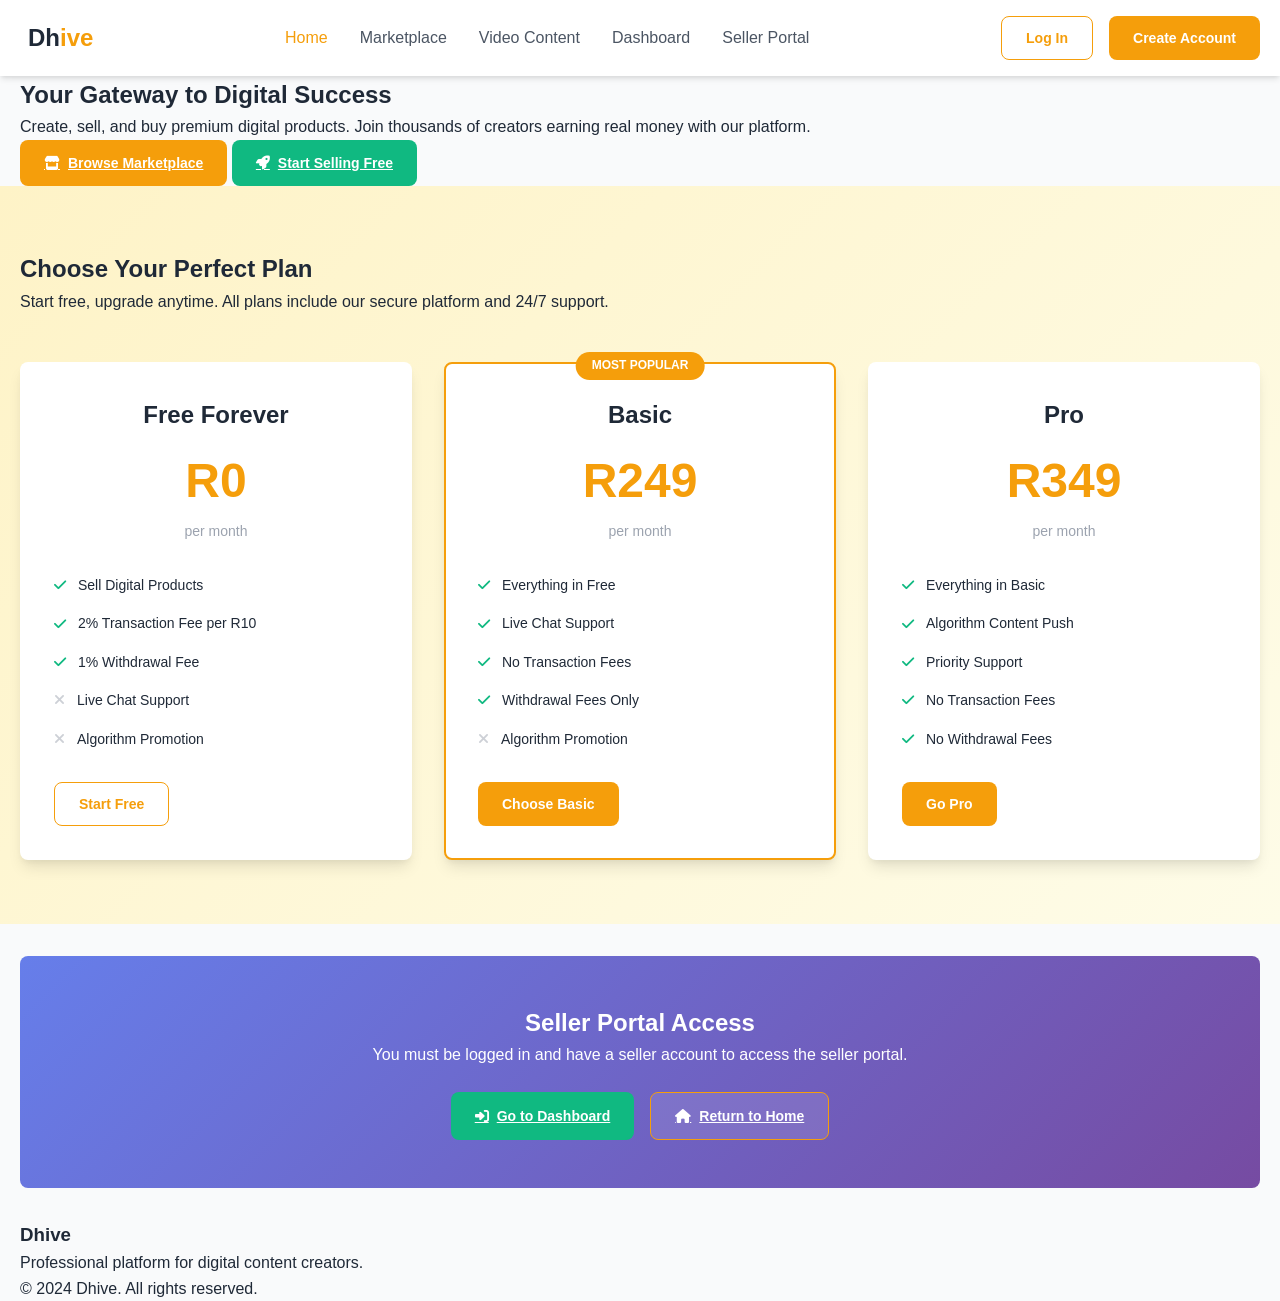
==== commit c22cd0fc: "Update index.html" ====
--- a/index.html
+++ b/index.html
@@ -3,39 +3,450 @@
 <head>
     <meta charset="UTF-8">
     <meta name="viewport" content="width=device-width, initial-scale=1.0">
-    <title>DigiHive - Professional Platform for Digital Products</title>
+    <title>Dhive - Professional Platform for Digital Products</title>
     <link rel="stylesheet" href="https://cdnjs.cloudflare.com/ajax/libs/font-awesome/6.4.0/css/all.min.css">
     <link href="https://fonts.googleapis.com/css2?family=Inter:wght@300;400;500;600;700;800&display=swap" rel="stylesheet">
-    <link rel="stylesheet" href="styles.css">
-    <link rel="stylesheet" href="mobile.css" media="screen and (max-width: 768px)">
-    <link rel="stylesheet" href="desktop.css" media="screen and (min-width: 769px)">
-    <link rel="icon" type="image/x-icon" href="assets/favicon.ico">
-    
+    <style>
+        :root {
+            --primary: #f59e0b;
+            --primary-dark: #d97706;
+            --secondary: #10b981;
+            --danger: #ef4444;
+            --gray-light: #f3f4f6;
+            --gray: #9ca3af;
+            --gray-dark: #4b5563;
+            --dark: #1f2937;
+            --light: #ffffff;
+            --success: #10b981;
+            --warning: #f59e0b;
+            --info: #3b82f6;
+            --shadow: 0 4px 6px -1px rgba(0, 0, 0, 0.1), 0 2px 4px -1px rgba(0, 0, 0, 0.06);
+            --shadow-lg: 0 10px 15px -3px rgba(0, 0, 0, 0.1), 0 4px 6px -2px rgba(0, 0, 0, 0.05);
+            --radius: 8px;
+            --border-radius: 12px;
+        }
+
+        * {
+            margin: 0;
+            padding: 0;
+            box-sizing: border-box;
+        }
+
+        body {
+            font-family: 'Inter', sans-serif;
+            background-color: #f9fafb;
+            color: var(--dark);
+            line-height: 1.6;
+            overflow-x: hidden;
+        }
+
+        .container {
+            width: 100%;
+            max-width: 1400px;
+            margin: 0 auto;
+            padding: 0 20px;
+        }
+
+        /* Mobile First Navigation */
+        .mobile-menu-btn {
+            display: block;
+            background: none;
+            border: none;
+            font-size: 1.5rem;
+            color: var(--dark);
+            cursor: pointer;
+            padding: 0.5rem;
+            z-index: 1001;
+        }
+
+        .mobile-nav {
+            position: fixed;
+            top: 76px;
+            left: 0;
+            width: 100%;
+            background: white;
+            padding: 1rem;
+            box-shadow: var(--shadow-lg);
+            transform: translateY(-100%);
+            opacity: 0;
+            transition: all 0.3s ease;
+            z-index: 1000;
+            max-height: calc(100vh - 76px);
+            overflow-y: auto;
+        }
+
+        .mobile-nav.active {
+            transform: translateY(0);
+            opacity: 1;
+        }
+
+        .mobile-nav-links {
+            list-style: none;
+        }
+
+        .mobile-nav-links li {
+            margin-bottom: 0.5rem;
+        }
+
+        .mobile-nav-links a {
+            display: block;
+            padding: 1rem;
+            color: var(--dark);
+            text-decoration: none;
+            font-weight: 600;
+            border-radius: var(--border-radius);
+            transition: all 0.3s ease;
+        }
+
+        .mobile-nav-links a:hover {
+            background: var(--primary);
+            color: var(--dark);
+        }
+
+        /* Header */
+        header {
+            background-color: var(--light);
+            box-shadow: var(--shadow);
+            position: sticky;
+            top: 0;
+            z-index: 100;
+        }
+
+        nav {
+            display: flex;
+            justify-content: space-between;
+            align-items: center;
+            padding: 1rem 0;
+        }
+
+        .logo {
+            display: flex;
+            align-items: center;
+            font-size: 1.5rem;
+            font-weight: 800;
+            text-decoration: none;
+            color: var(--dark);
+        }
+
+        .logo span {
+            color: var(--primary);
+        }
+
+        .nav-links {
+            display: none;
+            list-style: none;
+            gap: 2rem;
+        }
+
+        .nav-links a {
+            text-decoration: none;
+            color: var(--gray-dark);
+            font-weight: 500;
+            transition: color 0.3s;
+        }
+
+        .nav-links a:hover, .nav-links a.active {
+            color: var(--primary);
+        }
+
+        .user-section {
+            display: flex;
+            align-items: center;
+            gap: 1rem;
+        }
+
+        /* Auth Modal Forms (Mobile Optimized) */
+        .modal-content {
+            width: 95%;
+            margin: 1rem;
+            padding: 1.5rem;
+        }
+
+        .form-group {
+            margin-bottom: 1.5rem;
+        }
+
+        .form-label {
+            display: block;
+            margin-bottom: 0.5rem;
+            font-weight: 500;
+        }
+
+        .form-input, .form-select {
+            width: 100%;
+            padding: 0.75rem;
+            border: 1px solid var(--gray-light);
+            border-radius: var(--radius);
+            font-size: 16px; /* Prevents zoom on iOS */
+        }
+
+        .google-auth-btn {
+            width: 100%;
+            padding: 1rem;
+            background: white;
+            border: 2px solid var(--gray-light);
+            border-radius: var(--radius);
+            display: flex;
+            align-items: center;
+            justify-content: center;
+            gap: 0.5rem;
+            font-weight: 600;
+            cursor: pointer;
+            margin: 1rem 0;
+        }
+
+        /* Plans Section on Home Page */
+        .plans-section {
+            padding: 4rem 0;
+            background: linear-gradient(135deg, #fef3c7 0%, #fefce8 100%);
+        }
+
+        .plans-grid {
+            display: grid;
+            grid-template-columns: 1fr;
+            gap: 2rem;
+            margin-top: 3rem;
+        }
+
+        @media (min-width: 768px) {
+            .plans-grid {
+                grid-template-columns: repeat(3, 1fr);
+            }
+        }
+
+        .plan-card {
+            background: white;
+            border-radius: var(--radius);
+            padding: 2rem;
+            box-shadow: var(--shadow-lg);
+            border: 2px solid transparent;
+            transition: all 0.3s ease;
+            position: relative;
+        }
+
+        .plan-card:hover {
+            transform: translateY(-5px);
+            box-shadow: var(--shadow-lg);
+            border-color: var(--primary);
+        }
+
+        .plan-card.popular {
+            border-color: var(--primary);
+            position: relative;
+        }
+
+        .plan-badge {
+            position: absolute;
+            top: -12px;
+            left: 50%;
+            transform: translateX(-50%);
+            background: var(--primary);
+            color: white;
+            padding: 0.25rem 1rem;
+            border-radius: 50px;
+            font-size: 0.75rem;
+            font-weight: 600;
+        }
+
+        .plan-header {
+            text-align: center;
+            margin-bottom: 2rem;
+        }
+
+        .plan-name {
+            font-size: 1.5rem;
+            font-weight: 700;
+            margin-bottom: 0.5rem;
+        }
+
+        .plan-price {
+            font-size: 3rem;
+            font-weight: 800;
+            color: var(--primary);
+        }
+
+        .plan-period {
+            color: var(--gray);
+            font-size: 0.875rem;
+        }
+
+        .plan-features {
+            list-style: none;
+            margin-bottom: 2rem;
+        }
+
+        .plan-features li {
+            display: flex;
+            align-items: center;
+            gap: 0.75rem;
+            margin-bottom: 1rem;
+            font-size: 0.875rem;
+        }
+
+        .plan-features .fa-check {
+            color: var(--success);
+        }
+
+        .plan-features .disabled {
+            color: var(--gray);
+            opacity: 0.5;
+        }
+
+        /* Video Player Enhancements */
+        .video-actions {
+            display: flex;
+            flex-wrap: wrap;
+            gap: 0.5rem;
+            padding: 1rem;
+            background: var(--gray-light);
+            border-radius: var(--radius);
+        }
+
+        .video-action-btn {
+            display: flex;
+            align-items: center;
+            gap: 0.5rem;
+            padding: 0.5rem 1rem;
+            background: white;
+            border: 1px solid var(--gray-light);
+            border-radius: var(--radius);
+            cursor: pointer;
+            font-weight: 500;
+        }
+
+        .video-action-btn:hover {
+            background: var(--primary-light);
+        }
+
+        .video-stats {
+            display: flex;
+            gap: 1rem;
+            margin-top: 1rem;
+            font-size: 0.875rem;
+            color: var(--gray);
+        }
+
+        /* Seller Portal Auth Button */
+        .seller-auth-section {
+            text-align: center;
+            padding: 3rem;
+            background: linear-gradient(135deg, #667eea 0%, #764ba2 100%);
+            color: white;
+            border-radius: var(--radius);
+            margin: 2rem 0;
+        }
+
+        /* Responsive Styles */
+        @media (min-width: 768px) {
+            .mobile-menu-btn {
+                display: none;
+            }
+
+            .nav-links {
+                display: flex;
+            }
+
+            .mobile-nav {
+                display: none;
+            }
+
+            .modal-content {
+                width: 90%;
+                max-width: 500px;
+                margin: 2rem auto;
+                padding: 2rem;
+            }
+
+            .plans-grid {
+                grid-template-columns: repeat(3, 1fr);
+            }
+
+            .video-actions {
+                flex-wrap: nowrap;
+            }
+        }
+
+        /* Buttons */
+        .btn {
+            padding: 0.75rem 1.5rem;
+            border-radius: var(--radius);
+            font-weight: 600;
+            cursor: pointer;
+            border: none;
+            transition: all 0.3s;
+            display: inline-flex;
+            align-items: center;
+            gap: 0.5rem;
+            font-size: 0.875rem;
+        }
+
+        .btn-primary {
+            background-color: var(--primary);
+            color: white;
+        }
+
+        .btn-primary:hover {
+            background-color: var(--primary-dark);
+        }
+
+        .btn-outline {
+            background-color: transparent;
+            color: var(--primary);
+            border: 1px solid var(--primary);
+        }
+
+        .btn-outline:hover {
+            background-color: rgba(245, 158, 11, 0.1);
+        }
+
+        .btn-success {
+            background-color: var(--success);
+            color: white;
+        }
+
+        .btn-success:hover {
+            background-color: #0da271;
+        }
+
+        /* Touch-friendly buttons for mobile */
+        .btn, .video-action-btn, .mobile-nav-links a {
+            min-height: 44px;
+            min-width: 44px;
+        }
+
+        /* Fix for mobile viewport */
+        @media (max-width: 768px) {
+            .container {
+                padding: 0 16px;
+            }
+            
+            .hero h1 {
+                font-size: 2rem !important;
+            }
+            
+            .hero p {
+                font-size: 1rem !important;
+            }
+            
+            .hero-actions {
+                flex-direction: column;
+            }
+            
+            .hero-actions .btn {
+                width: 100%;
+                justify-content: center;
+            }
+        }
+    </style>
 </head>
 <body>
-    <!-- Navigation -->
+    <!-- Header -->
     <header id="header">
         <div class="container">
             <nav>
                 <a href="index.html" class="logo">
-                    <div class="bee-logo-container">
-                        <div class="bee-logo-animated">
-                            <div class="bee-wings">
-                                <div class="wing wing-left"></div>
-                                <div class="wing wing-right"></div>
-                            </div>
-                            <div class="bee-body">
-                                <div class="bee-stripe stripe-1"></div>
-                                <div class="bee-stripe stripe-2"></div>
-                                <div class="bee-stripe stripe-3"></div>
-                                <div class="bee-antennas">
-                                    <div class="antenna antenna-left"></div>
-                                    <div class="antenna antenna-right"></div>
-                                </div>
-                            </div>
-                        </div>
-                    </div>
-                    Digi<span>Hive</span>
+                    <i class="fas fa-bee" style="color: var(--primary); margin-right: 0.5rem;"></i>
+                    Dh<span>ive</span>
                 </a>
                 
                 <!-- Mobile Menu Button -->
@@ -49,18 +460,12 @@
                     <li><a href="marketplace.html">Marketplace</a></li>
                     <li><a href="videos.html">Video Content</a></li>
                     <li><a href="dashboard.html">Dashboard</a></li>
-                    <li><a href="seller.html">Sell on DigiHive</a></li>
-                    <li><a href="plans.html">Pricing</a></li>
-                    <li><a href="affiliate.html">Affiliate Program</a></li>
+                    <li><a href="seller.html">Seller Portal</a></li>
                 </ul>
                 
-                <div class="nav-actions" id="navActions">
-                    <div class="user-wallet" id="userWallet" style="display: none;">
-                        <i class="fas fa-wallet"></i>
-                        <span id="walletBalance">0 Coins</span>
-                    </div>
+                <div class="user-section">
                     <button class="btn btn-outline" id="loginBtn">Log In</button>
-                    <button class="btn" id="signupBtn">Create Account</button>
+                    <button class="btn btn-primary" id="signupBtn">Create Account</button>
                 </div>
             </nav>
         </div>
@@ -73,10 +478,8 @@
             <li><a href="marketplace.html" onclick="toggleMobileMenu()">Marketplace</a></li>
             <li><a href="videos.html" onclick="toggleMobileMenu()">Video Content</a></li>
             <li><a href="dashboard.html" onclick="toggleMobileMenu()">Dashboard</a></li>
-            <li><a href="seller.html" onclick="toggleMobileMenu()">Sell on DigiHive</a></li>
-            <li><a href="plans.html" onclick="toggleMobileMenu()">Pricing</a></li>
+            <li><a href="seller.html" onclick="toggleMobileMenu()">Seller Portal</a></li>
             <li><a href="profile.html" onclick="toggleMobileMenu()">My Profile</a></li>
-            <li><a href="affiliate.html" onclick="toggleMobileMenu()">Affiliate</a></li>
             <li><a href="terms.html" onclick="toggleMobileMenu()">Terms</a></li>
         </ul>
     </div>
@@ -87,274 +490,132 @@
             <div class="hero-content">
                 <div class="hero-text">
                     <h1>Your Gateway to Digital Success</h1>
-                    <p>Create, sell, and buy premium digital products. Join thousands of creators earning real money with our platform. No account needed to start shopping!</p>
+                    <p>Create, sell, and buy premium digital products. Join thousands of creators earning real money with our platform.</p>
                     <div class="hero-actions">
-                        <a href="marketplace.html" class="btn">
+                        <a href="marketplace.html" class="btn btn-primary">
                             <i class="fas fa-store"></i> Browse Marketplace
                         </a>
-                        <a href="seller.html" class="btn btn-accent">
+                        <a href="seller.html" class="btn btn-success">
                             <i class="fas fa-rocket"></i> Start Selling Free
                         </a>
                     </div>
-                    <div class="hero-stats">
-                        <div class="stat-item">
-                            <div class="stat-number" id="creatorsCount">0</div>
-                            <div class="stat-label">Active Creators</div>
-                        </div>
-                        <div class="stat-item">
-                            <div class="stat-number" id="productsCount">0</div>
-                            <div class="stat-label">Products Sold</div>
-                        </div>
-                        <div class="stat-item">
-                            <div class="stat-number" id="earningsCount">R0</div>
-                            <div class="stat-label">Creator Earnings</div>
-                        </div>
-                    </div>
-                </div>
-                <div class="hero-image">
-                    <div class="floating-cards">
-                        <div class="card card-1">
-                            <h3><i class="fas fa-bolt" style="color: var(--primary);"></i> Instant Delivery</h3>
-                            <p style="color: var(--gray); margin-top: 1rem;">Digital products delivered automatically after purchase</p>
-                        </div>
-                        <div class="card card-2">
-                            <h3><i class="fas fa-shield-alt" style="color: var(--primary);"></i> Secure Platform</h3>
-                            <p style="color: var(--gray); margin-top: 1rem;">Bank-level security for all transactions and data</p>
-                        </div>
-                        <div class="card card-3">
-                            <h3><i class="fas fa-globe" style="color: var(--primary);"></i> Global Reach</h3>
-                            <p style="color: var(--gray); margin-top: 1rem;">Sell to customers worldwide with multi-currency support</p>
-                        </div>
-                    </div>
                 </div>
             </div>
         </div>
     </section>
 
-    <!-- Real-time Counters -->
-    <section class="counter-section">
+    <!-- Plans Section on Home Page -->
+    <section class="plans-section">
         <div class="container">
-            <div class="counters-container">
-                <div class="counter-item" id="creatorsCounter">
-                    <span class="counter-value" id="creatorsCountBig">0</span>
-                    <div class="counter-label">Active Creators</div>
-                </div>
-                <div class="counter-item" id="productsCounter">
-                    <span class="counter-value" id="productsCountBig">0</span>
-                    <div class="counter-label">Products Sold</div>
-                </div>
-                <div class="counter-item" id="earningsCounter">
-                    <span class="counter-value" id="earningsCountBig">R0</span>
-                    <div class="counter-label">Creator Earnings</div>
-                </div>
-                <div class="counter-item" id="usersCounter">
-                    <span class="counter-value" id="usersCount">0</span>
-                    <div class="counter-label">Registered Users</div>
+            <div class="section-header">
+                <h2>Choose Your Perfect Plan</h2>
+                <p>Start free, upgrade anytime. All plans include our secure platform and 24/7 support.</p>
+            </div>
+            
+            <div class="plans-grid">
+                <!-- Free Plan -->
+                <div class="plan-card">
+                    <div class="plan-header">
+                        <h3 class="plan-name">Free Forever</h3>
+                        <div class="plan-price">R0</div>
+                        <div class="plan-period">per month</div>
+                    </div>
+                    <ul class="plan-features">
+                        <li><i class="fas fa-check"></i> Sell Digital Products</li>
+                        <li><i class="fas fa-check"></i> 2% Transaction Fee per R10</li>
+                        <li><i class="fas fa-check"></i> 1% Withdrawal Fee</li>
+                        <li><i class="fas fa-times disabled"></i> Live Chat Support</li>
+                        <li><i class="fas fa-times disabled"></i> Algorithm Promotion</li>
+                    </ul>
+                    <button class="btn btn-outline w-100" onclick="selectPlan('free')">
+                        Start Free
+                    </button>
+                </div>
+
+                <!-- Basic Plan -->
+                <div class="plan-card popular">
+                    <div class="plan-badge">MOST POPULAR</div>
+                    <div class="plan-header">
+                        <h3 class="plan-name">Basic</h3>
+                        <div class="plan-price">R249</div>
+                        <div class="plan-period">per month</div>
+                    </div>
+                    <ul class="plan-features">
+                        <li><i class="fas fa-check"></i> Everything in Free</li>
+                        <li><i class="fas fa-check"></i> Live Chat Support</li>
+                        <li><i class="fas fa-check"></i> No Transaction Fees</li>
+                        <li><i class="fas fa-check"></i> Withdrawal Fees Only</li>
+                        <li><i class="fas fa-times disabled"></i> Algorithm Promotion</li>
+                    </ul>
+                    <button class="btn btn-primary w-100" onclick="selectPlan('basic')">
+                        Choose Basic
+                    </button>
+                </div>
+
+                <!-- Pro Plan -->
+                <div class="plan-card">
+                    <div class="plan-header">
+                        <h3 class="plan-name">Pro</h3>
+                        <div class="plan-price">R349</div>
+                        <div class="plan-period">per month</div>
+                    </div>
+                    <ul class="plan-features">
+                        <li><i class="fas fa-check"></i> Everything in Basic</li>
+                        <li><i class="fas fa-check"></i> Algorithm Content Push</li>
+                        <li><i class="fas fa-check"></i> Priority Support</li>
+                        <li><i class="fas fa-check"></i> No Transaction Fees</li>
+                        <li><i class="fas fa-check"></i> No Withdrawal Fees</li>
+                    </ul>
+                    <button class="btn btn-primary w-100" onclick="selectPlan('pro')">
+                        Go Pro
+                    </button>
                 </div>
             </div>
         </div>
     </section>
 
-    <!-- Interactive Visitor Signup -->
+    <!-- Seller Portal Auth Section -->
     <div class="container">
-        <div class="visitor-signup">
-            <h2>Ready to Join the Hive?</h2>
-            <p>Create your free account today and get access to premium features, seller tools, and a global marketplace of digital products.</p>
-            <div class="visitor-actions">
-                <button class="btn" id="signupTrigger">
-                    <i class="fas fa-user-plus"></i> Create Free Account
-                </button>
-                <a href="marketplace.html" class="btn btn-outline">
-                    <i class="fas fa-shopping-cart"></i> Shop as Visitor
+        <div class="seller-auth-section">
+            <h2>Seller Portal Access</h2>
+            <p>You must be logged in and have a seller account to access the seller portal.</p>
+            <div style="display: flex; gap: 1rem; justify-content: center; margin-top: 1.5rem;">
+                <a href="dashboard.html" class="btn btn-success">
+                    <i class="fas fa-sign-in-alt"></i> Go to Dashboard
                 </a>
-            </div>
-            <p class="visitor-note">
-                <i class="fas fa-check-circle" style="color: var(--success);"></i> No credit card required • Free forever plan available
-            </p>
-        </div>
-    </div>
-
-    <!-- Features Section -->
-    <section class="features">
-        <div class="container">
-            <div class="section-header">
-                <h2>Why Creators Love DigiHive</h2>
-                <p>Built with creators in mind, our platform offers everything you need to build a successful digital business</p>
-            </div>
-            <div class="features-grid">
-                <div class="feature-card">
-                    <div class="feature-icon">
-                        <i class="fas fa-coins"></i>
-                    </div>
-                    <h3>Fair Revenue Model</h3>
-                    <p>Keep 93% of every sale on our free plan. Upgrade to Pro for 100% earnings. Buy with 1:1 ratio, withdraw with 2:1 for creators.</p>
-                </div>
-                <div class="feature-card">
-                    <div class="feature-icon">
-                        <i class="fas fa-users"></i>
-                    </div>
-                    <h3>No Account Shopping</h3>
-                    <p>Visitors can purchase products instantly without creating accounts. Full features unlocked with easy signup.</p>
-                </div>
-                <div class="feature-card">
-                    <div class="feature-icon">
-                        <i class="fas fa-shield-alt"></i>
-                    </div>
-                    <h3>Advanced DRM Protection</h3>
-                    <p>Your digital content stays protected with multi-layer security. Watermarking, encryption, and download limits.</p>
-                </div>
-                <div class="feature-card">
-                    <div class="feature-icon">
-                        <i class="fas fa-video"></i>
-                    </div>
-                    <h3>Video Content Platform</h3>
-                    <p>Stream, like, and tip creators directly. Built-in video player with previews and secure content delivery.</p>
-                </div>
-                <div class="feature-card">
-                    <div class="feature-icon">
-                        <i class="fas fa-chart-line"></i>
-                    </div>
-                    <h3>Smart Analytics Dashboard</h3>
-                    <p>Real-time insights on sales, customer behavior, and product performance. Make data-driven decisions.</p>
-                </div>
-                <div class="feature-card">
-                    <div class="feature-icon">
-                        <i class="fas fa-handshake"></i>
-                    </div>
-                    <h3>Affiliate Program</h3>
-                    <p>Earn 10% commission on every referral. Build your network and earn passive income.</p>
-                </div>
-            </div>
-        </div>
-    </section>
-
-    <!-- Stats Section -->
-    <section class="stats">
-        <div class="container">
-            <div class="stats-content">
-                <div class="section-header" style="color: white;">
-                    <h2>Platform Success in Numbers</h2>
-                    <p>Join a thriving community of digital creators and buyers</p>
-                </div>
-                <div class="stats-grid">
-                    <div class="stat-item-large">
-                        <h3>0%</h3>
-                        <p>Transaction Fees on Pro Plan</p>
-                    </div>
-                    <div class="stat-item-large">
-                        <h3>R0.50</h3>
-                        <p>Minimum Tip Amount</p>
-                    </div>
-                    <div class="stat-item-large">
-                        <h3>2:1</h3>
-                        <p>Digi-Coins Withdrawal Ratio</p>
-                    </div>
-                    <div class="stat-item-large">
-                        <h3>R50</h3>
-                        <p>Minimum Withdrawal</p>
-                    </div>
-                </div>
-            </div>
-        </div>
-    </section>
-
-    <!-- Featured Products Preview -->
-    <section class="featured-products">
-        <div class="container">
-            <div class="section-header">
-                <h2>Trending Digital Products</h2>
-                <p>Browse our curated selection of best-selling digital products. Purchase instantly without an account.</p>
-            </div>
-            <div class="products-grid" id="featuredProducts">
-                <!-- Featured products will be loaded by JavaScript -->
-            </div>
-            <div class="text-center mt-4">
-                <a href="marketplace.html" class="btn btn-outline">
-                    <i class="fas fa-store"></i> View All Products
+                <a href="index.html" class="btn btn-outline" style="background: rgba(255,255,255,0.1); color: white;">
+                    <i class="fas fa-home"></i> Return to Home
                 </a>
             </div>
         </div>
-    </section>
-
-    <!-- CTA Section -->
-    <section class="cta">
-        <div class="container">
-            <div class="cta-content">
-                <h2>Start Your Digital Business Today</h2>
-                <p>Join thousands of creators who trust DigiHive to sell their digital products securely. Free forever plan with no hidden fees.</p>
-                <div class="cta-actions">
-                    <a href="seller.html" class="btn">
-                        <i class="fas fa-rocket"></i> Start Selling Free
-                    </a>
-                    <button class="btn btn-outline" id="buyerSignup">
-                        <i class="fas fa-user-plus"></i> Create Buyer Account
-                    </button>
-                </div>
-            </div>
-        </div>
-    </section>
+    </div>
 
     <!-- Footer -->
     <footer>
         <div class="container">
             <div class="footer-content">
                 <div class="footer-column">
-                    <h3>DigiHive</h3>
-                    <p>Professional platform for digital content creators. Built with ❤️ for the creator economy.</p>
-                </div>
-                <div class="footer-column">
-                    <h3>Platform</h3>
-                    <ul class="footer-links">
-                        <li><a href="index.html">Home</a></li>
-                        <li><a href="marketplace.html">Marketplace</a></li>
-                        <li><a href="videos.html">Video Content</a></li>
-                        <li><a href="dashboard.html">Dashboard</a></li>
-                    </ul>
-                </div>
-                <div class="footer-column">
-                    <h3>For Creators</h3>
-                    <ul class="footer-links">
-                        <li><a href="seller.html">Sell on DigiHive</a></li>
-                        <li><a href="plans.html">Pricing Plans</a></li>
-                        <li><a href="affiliate.html">Affiliate Program</a></li>
-                        <li><a href="#" id="creatorResources">Creator Resources</a></li>
-                    </ul>
-                </div>
-                <div class="footer-column">
-                    <h3>Support</h3>
-                    <ul class="footer-links">
-                        <li><a href="#" id="helpCenter">Help Center</a></li>
-                        <li><a href="#" id="contactUs">Contact Us</a></li>
-                        <li><a href="terms.html">Terms of Service</a></li>
-                        <li><a href="#" id="privacyPolicy">Privacy Policy</a></li>
-                    </ul>
+                    <h3>Dhive</h3>
+                    <p>Professional platform for digital content creators.</p>
                 </div>
             </div>
             <div class="footer-bottom">
                 <div class="copyright">
-                    &copy; 2024 DigiHive. All rights reserved. Made with <i class="fas fa-heart" style="color: var(--primary);"></i> for creators.
-                </div>
-                <div class="social-links">
-                    <a href="#"><i class="fab fa-twitter"></i></a>
-                    <a href="#"><i class="fab fa-facebook"></i></a>
-                    <a href="#"><i class="fab fa-instagram"></i></a>
-                    <a href="#"><i class="fab fa-linkedin"></i></a>
-                    <a href="#"><i class="fab fa-youtube"></i></a>
+                    &copy; 2024 Dhive. All rights reserved.
                 </div>
             </div>
         </div>
     </footer>
 
-    <!-- Modals -->
     <!-- Login Modal -->
     <div class="modal" id="loginModal">
         <div class="modal-content">
             <button class="modal-close" onclick="closeModal('loginModal')">&times;</button>
             <div class="modal-header">
                 <h2>Welcome Back!</h2>
-                <p>Log in to access your account and continue your journey</p>
+                <p>Log in to access your account</p>
             </div>
-            <form id="loginForm">
+            <form id="loginForm" onsubmit="return handleLogin(event)">
                 <button type="button" class="google-auth-btn" onclick="loginWithGoogle()">
                     <i class="fab fa-google"></i> Log in with Google
                 </button>
@@ -369,10 +630,9 @@
                     <label class="form-label">Password</label>
                     <input type="password" class="form-input" id="loginPassword" required>
                 </div>
-                <button type="submit" class="btn w-100">Log In</button>
+                <button type="submit" class="btn btn-primary w-100">Log In</button>
                 <div class="form-footer">
                     <p>Don't have an account? <a href="#" onclick="closeModal('loginModal'); openModal('signupModal')">Sign up here</a></p>
-                    <p><a href="#" onclick="forgotPassword()">Forgot password?</a></p>
                 </div>
             </form>
         </div>
@@ -383,10 +643,10 @@
         <div class="modal-content">
             <button class="modal-close" onclick="closeModal('signupModal')">&times;</button>
             <div class="modal-header">
-                <h2>Join the Hive!</h2>
-                <p>Create your account and start your digital journey today</p>
+                <h2>Join Dhive!</h2>
+                <p>Create your account today</p>
             </div>
-            <form id="signupForm">
+            <form id="signupForm" onsubmit="return handleSignup(event)">
                 <button type="button" class="google-auth-btn" onclick="signupWithGoogle()">
                     <i class="fab fa-google"></i> Sign up with Google
                 </button>
@@ -405,20 +665,11 @@
                     <label class="form-label">Password *</label>
                     <input type="password" class="form-input" id="signupPassword" required>
                 </div>
-                <div class="form-group">
-                    <label class="form-label">Account Type *</label>
-                    <select class="form-input" id="accountType" required>
-                        <option value="">Select account type</option>
-                        <option value="buyer">Buyer Account (Purchase Only)</option>
-                        <option value="seller">Seller Account (Sell Products)</option>
-                        <option value="both">Both (Buyer & Seller)</option>
-                    </select>
-                </div>
                 <div class="terms-acceptance">
                     <input type="checkbox" id="acceptTerms" required>
                     <label for="acceptTerms">I agree to the <a href="terms.html">Terms and Conditions</a></label>
                 </div>
-                <button type="submit" class="btn w-100">Create Account</button>
+                <button type="submit" class="btn btn-primary w-100">Create Account</button>
                 <div class="form-footer">
                     <p>Already have an account? <a href="#" onclick="closeModal('signupModal'); openModal('loginModal')">Log in here</a></p>
                 </div>
@@ -426,35 +677,328 @@
         </div>
     </div>
 
-    <!-- Email Verification Modal -->
-    <div class="modal" id="verificationModal">
-        <div class="modal-content">
-            <button class="modal-close" onclick="closeModal('verificationModal')">&times;</button>
-            <div class="verification-container">
-                <h2>Email Verification</h2>
-                <p>We've sent a 6-digit code to your email address. Please enter it below:</p>
-                <div class="verification-code">
-                    <input type="text" class="verification-input" maxlength="1" oninput="moveToNext(this, 1)">
-                    <input type="text" class="verification-input" maxlength="1" oninput="moveToNext(this, 2)">
-                    <input type="text" class="verification-input" maxlength="1" oninput="moveToNext(this, 3)">
-                    <input type="text" class="verification-input" maxlength="1" oninput="moveToNext(this, 4)">
-                    <input type="text" class="verification-input" maxlength="1" oninput="moveToNext(this, 5)">
-                    <input type="text" class="verification-input" maxlength="1" oninput="moveToNext(this, 6)">
-                </div>
-                <button class="btn" onclick="verifyEmail()">
-                    <i class="fas fa-check"></i> Verify Email
-                </button>
-                <p>Didn't receive the code? <a href="#" onclick="resendVerification()">Resend Code</a></p>
-            </div>
-        </div>
-    </div>
-
-    <!-- Cart Notification -->
-    <div id="cartNotification">
-        <span id="cartMessage"></span>
-        <button class="btn btn-outline" onclick="viewCart()">View Cart</button>
-    </div>
-
-    <script src="script.js"></script>
+    <script>
+        // State Management
+        let currentUser = null;
+        let isMobileMenuOpen = false;
+
+        // Initialize
+        document.addEventListener('DOMContentLoaded', function() {
+            checkAuthStatus();
+            setupEventListeners();
+        });
+
+        // Check Authentication Status
+        function checkAuthStatus() {
+            const user = localStorage.getItem('dhive_user');
+            if (user) {
+                currentUser = JSON.parse(user);
+                updateAuthButtons();
+            }
+        }
+
+        // Update Auth Buttons
+        function updateAuthButtons() {
+            const loginBtn = document.getElementById('loginBtn');
+            const signupBtn = document.getElementById('signupBtn');
+            
+            if (currentUser) {
+                loginBtn.textContent = 'Dashboard';
+                loginBtn.onclick = () => window.location.href = 'dashboard.html';
+                signupBtn.textContent = 'Logout';
+                signupBtn.onclick = logoutUser;
+            } else {
+                loginBtn.textContent = 'Log In';
+                loginBtn.onclick = () => openModal('loginModal');
+                signupBtn.textContent = 'Create Account';
+                signupBtn.onclick = () => openModal('signupModal');
+            }
+        }
+
+        // Mobile Menu Toggle
+        function toggleMobileMenu() {
+            const mobileNav = document.getElementById('mobileNav');
+            const menuIcon = document.querySelector('#mobileMenuBtn i');
+            
+            isMobileMenuOpen = !isMobileMenuOpen;
+            mobileNav.classList.toggle('active');
+            
+            if (isMobileMenuOpen) {
+                menuIcon.classList.remove('fa-bars');
+                menuIcon.classList.add('fa-times');
+                document.body.style.overflow = 'hidden';
+            } else {
+                menuIcon.classList.remove('fa-times');
+                menuIcon.classList.add('fa-bars');
+                document.body.style.overflow = 'auto';
+            }
+        }
+
+        // Modal Functions
+        function openModal(modalId) {
+            const modal = document.getElementById(modalId);
+            if (modal) {
+                modal.style.display = 'block';
+                document.body.style.overflow = 'hidden';
+            }
+        }
+
+        function closeModal(modalId) {
+            const modal = document.getElementById(modalId);
+            if (modal) {
+                modal.style.display = 'none';
+                document.body.style.overflow = 'auto';
+            }
+        }
+
+        // Setup Event Listeners
+        function setupEventListeners() {
+            // Mobile menu button
+            document.getElementById('mobileMenuBtn').addEventListener('click', toggleMobileMenu);
+            
+            // Close mobile menu when clicking outside
+            document.addEventListener('click', (e) => {
+                const mobileNav = document.getElementById('mobileNav');
+                const menuBtn = document.getElementById('mobileMenuBtn');
+                
+                if (isMobileMenuOpen && 
+                    !mobileNav.contains(e.target) && 
+                    !menuBtn.contains(e.target)) {
+                    toggleMobileMenu();
+                }
+            });
+            
+            // Close modals when clicking outside
+            document.querySelectorAll('.modal').forEach(modal => {
+                modal.addEventListener('click', function(e) {
+                    if (e.target === this) {
+                        closeModal(this.id);
+                    }
+                });
+            });
+        }
+
+        // Login Handler
+        async function handleLogin(e) {
+            e.preventDefault();
+            
+            const email = document.getElementById('loginEmail').value;
+            const password = document.getElementById('loginPassword').value;
+            
+            // Validation
+            if (!email || !password) {
+                showNotification('Please fill in all fields', 'error');
+                return false;
+            }
+            
+            try {
+                // Simulate API call
+                await new Promise(resolve => setTimeout(resolve, 1000));
+                
+                // Create user object
+                currentUser = {
+                    id: Date.now().toString(),
+                    name: email.split('@')[0],
+                    email: email,
+                    isSeller: false,
+                    avatar: email.charAt(0).toUpperCase(),
+                    joined: new Date().toISOString()
+                };
+                
+                // Save to localStorage
+                localStorage.setItem('dhive_user', JSON.stringify(currentUser));
+                
+                // Update UI
+                updateAuthButtons();
+                closeModal('loginModal');
+                showNotification('Login successful!', 'success');
+                
+                return true;
+            } catch (error) {
+                showNotification('Login failed. Please try again.', 'error');
+                return false;
+            }
+        }
+
+        // Signup Handler
+        async function handleSignup(e) {
+            e.preventDefault();
+            
+            const name = document.getElementById('signupName').value;
+            const email = document.getElementById('signupEmail').value;
+            const password = document.getElementById('signupPassword').value;
+            const acceptTerms = document.getElementById('acceptTerms').checked;
+            
+            // Validation
+            if (!name || !email || !password) {
+                showNotification('Please fill in all fields', 'error');
+                return false;
+            }
+            
+            if (!acceptTerms) {
+                showNotification('Please accept the Terms and Conditions', 'error');
+                return false;
+            }
+            
+            if (password.length < 6) {
+                showNotification('Password must be at least 6 characters', 'error');
+                return false;
+            }
+            
+            try {
+                // Simulate API call
+                await new Promise(resolve => setTimeout(resolve, 1000));
+                
+                // Create user object
+                currentUser = {
+                    id: Date.now().toString(),
+                    name: name,
+                    email: email,
+                    isSeller: false,
+                    avatar: name.charAt(0).toUpperCase(),
+                    joined: new Date().toISOString()
+                };
+                
+                // Save to localStorage
+                localStorage.setItem('dhive_user', JSON.stringify(currentUser));
+                
+                // Update UI
+                updateAuthButtons();
+                closeModal('signupModal');
+                showNotification('Account created successfully!', 'success');
+                
+                return true;
+            } catch (error) {
+                showNotification('Signup failed. Please try again.', 'error');
+                return false;
+            }
+        }
+
+        // Google Auth
+        async function loginWithGoogle() {
+            showNotification('Redirecting to Google authentication...', 'info');
+            
+            // In production, this would redirect to Google OAuth
+            setTimeout(() => {
+                currentUser = {
+                    id: 'google_' + Date.now().toString(),
+                    name: 'Google User',
+                    email: 'googleuser@example.com',
+                    isSeller: false,
+                    avatar: 'G',
+                    googleAuth: true,
+                    joined: new Date().toISOString()
+                };
+                
+                localStorage.setItem('dhive_user', JSON.stringify(currentUser));
+                updateAuthButtons();
+                closeModal('loginModal');
+                showNotification('Logged in with Google successfully!', 'success');
+            }, 1000);
+        }
+
+        function signupWithGoogle() {
+            loginWithGoogle();
+            closeModal('signupModal');
+        }
+
+        // Logout
+        function logoutUser() {
+            if (confirm('Are you sure you want to logout?')) {
+                currentUser = null;
+                localStorage.removeItem('dhive_user');
+                updateAuthButtons();
+                showNotification('Logged out successfully.', 'info');
+            }
+        }
+
+        // Plan Selection
+        function selectPlan(plan) {
+            if (!currentUser) {
+                showNotification('Please create an account first', 'warning');
+                openModal('signupModal');
+                return;
+            }
+            
+            showNotification(`Selected ${plan} plan successfully!`, 'success');
+            
+            if (plan !== 'free') {
+                // Redirect to payment page in production
+                setTimeout(() => {
+                    showNotification('Redirecting to payment gateway...', 'info');
+                }, 1000);
+            }
+        }
+
+        // Notification System
+        function showNotification(message, type = 'info') {
+            const notification = document.createElement('div');
+            notification.className = `notification notification-${type}`;
+            notification.innerHTML = `
+                <div style="display: flex; align-items: center; gap: 1rem;">
+                    <i class="fas fa-${type === 'success' ? 'check-circle' : type === 'error' ? 'exclamation-circle' : 'info-circle'}" 
+                       style="color: ${type === 'success' ? 'var(--success)' : type === 'error' ? 'var(--danger)' : 'var(--primary)'}"></i>
+                    <span>${message}</span>
+                </div>
+            `;
+            
+            Object.assign(notification.style, {
+                position: 'fixed',
+                top: '20px',
+                right: '20px',
+                background: 'white',
+                padding: '1rem 1.5rem',
+                borderRadius: 'var(--radius)',
+                boxShadow: 'var(--shadow-lg)',
+                zIndex: '2000',
+                animation: 'slideInRight 0.3s ease',
+                borderLeft: `4px solid ${type === 'success' ? 'var(--success)' : type === 'error' ? 'var(--danger)' : 'var(--primary)'}`,
+                maxWidth: '400px'
+            });
+            
+            document.body.appendChild(notification);
+            
+            setTimeout(() => {
+                notification.style.animation = 'slideOutRight 0.3s ease';
+                setTimeout(() => notification.remove(), 300);
+            }, 3000);
+        }
+
+        // Add CSS for animations
+        const style = document.createElement('style');
+        style.textContent = `
+            @keyframes slideInRight {
+                from { transform: translateX(100%); opacity: 0; }
+                to { transform: translateX(0); opacity: 1; }
+            }
+            @keyframes slideOutRight {
+                from { transform: translateX(0); opacity: 1; }
+                to { transform: translateX(100%); opacity: 0; }
+            }
+            .modal {
+                display: none;
+                position: fixed;
+                top: 0;
+                left: 0;
+                width: 100%;
+                height: 100%;
+                background: rgba(0, 0, 0, 0.5);
+                z-index: 2000;
+                align-items: center;
+                justify-content: center;
+            }
+            .modal-content {
+                background: white;
+                border-radius: var(--radius);
+                position: relative;
+                animation: modalSlideIn 0.3s ease;
+            }
+            @keyframes modalSlideIn {
+                from { transform: translateY(-20px); opacity: 0; }
+                to { transform: translateY(0); opacity: 1; }
+            }
+        `;
+        document.head.appendChild(style);
+    </script>
 </body>
 </html>
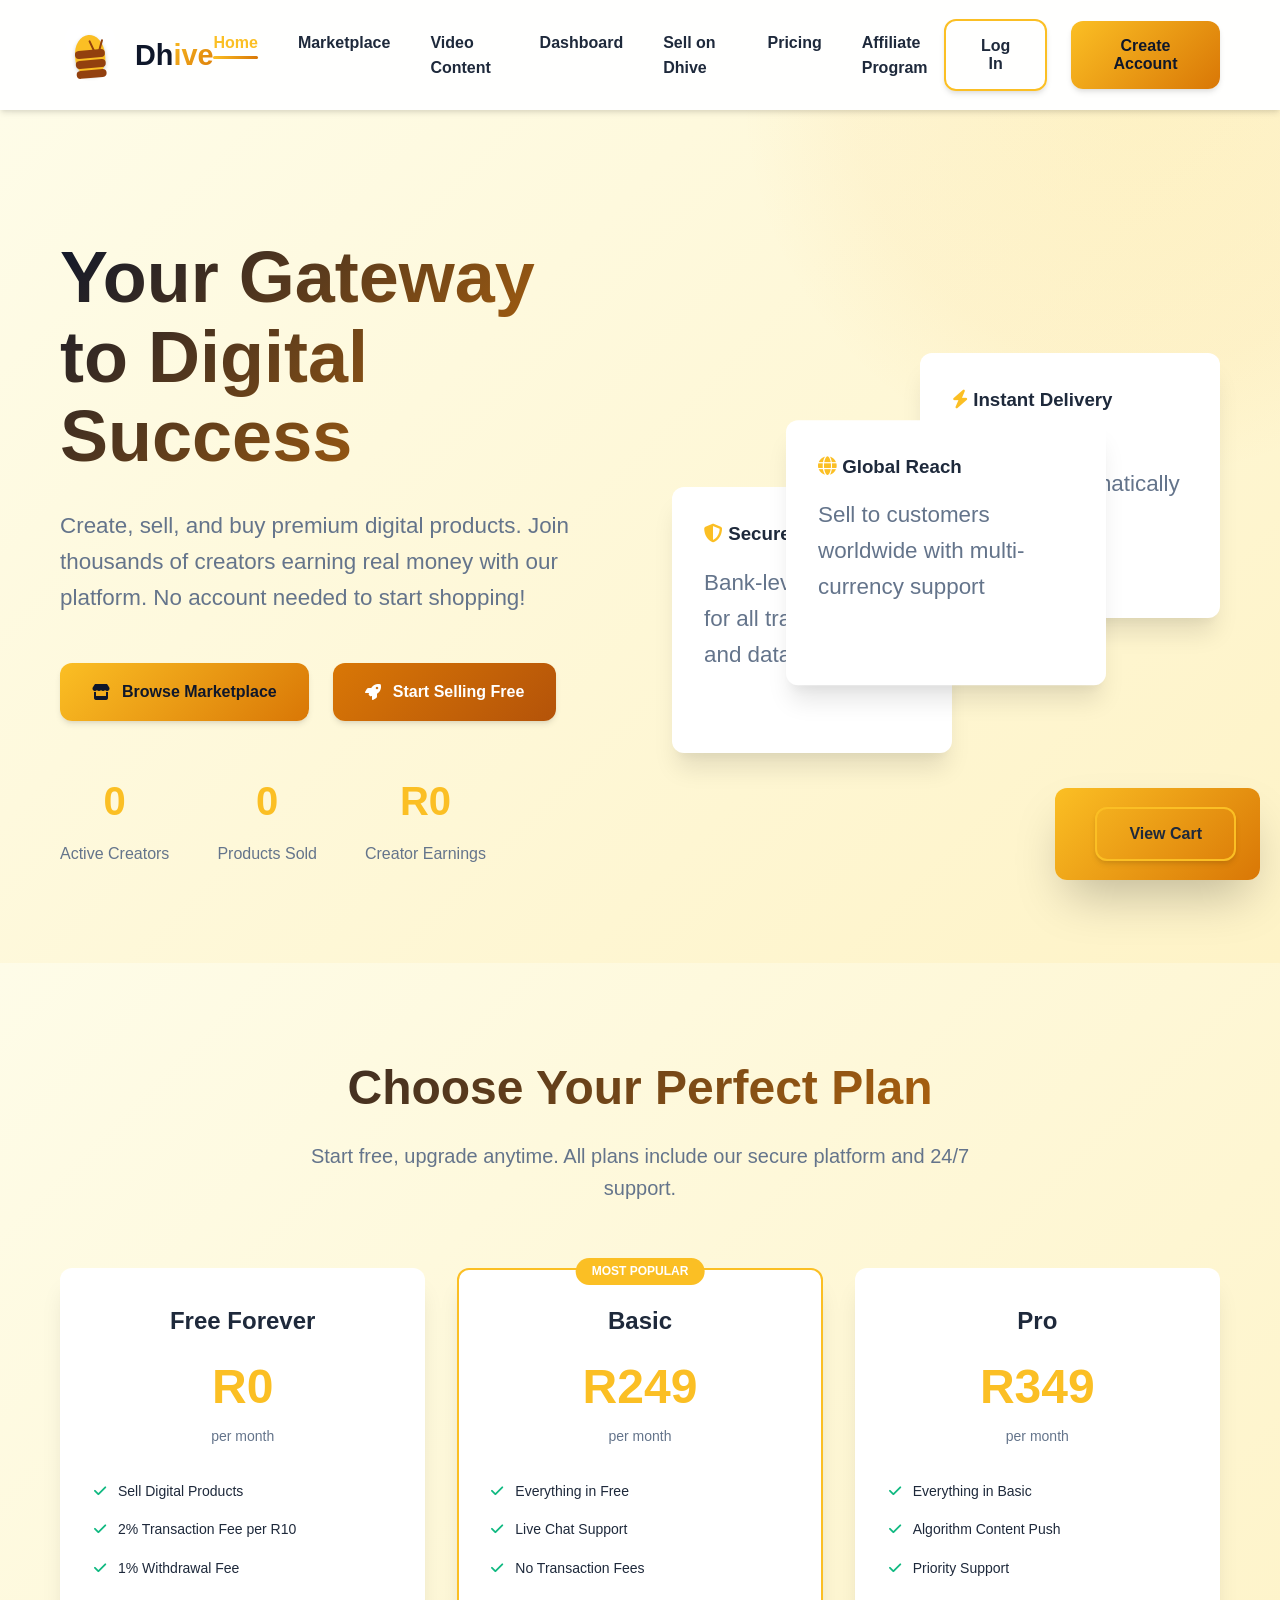
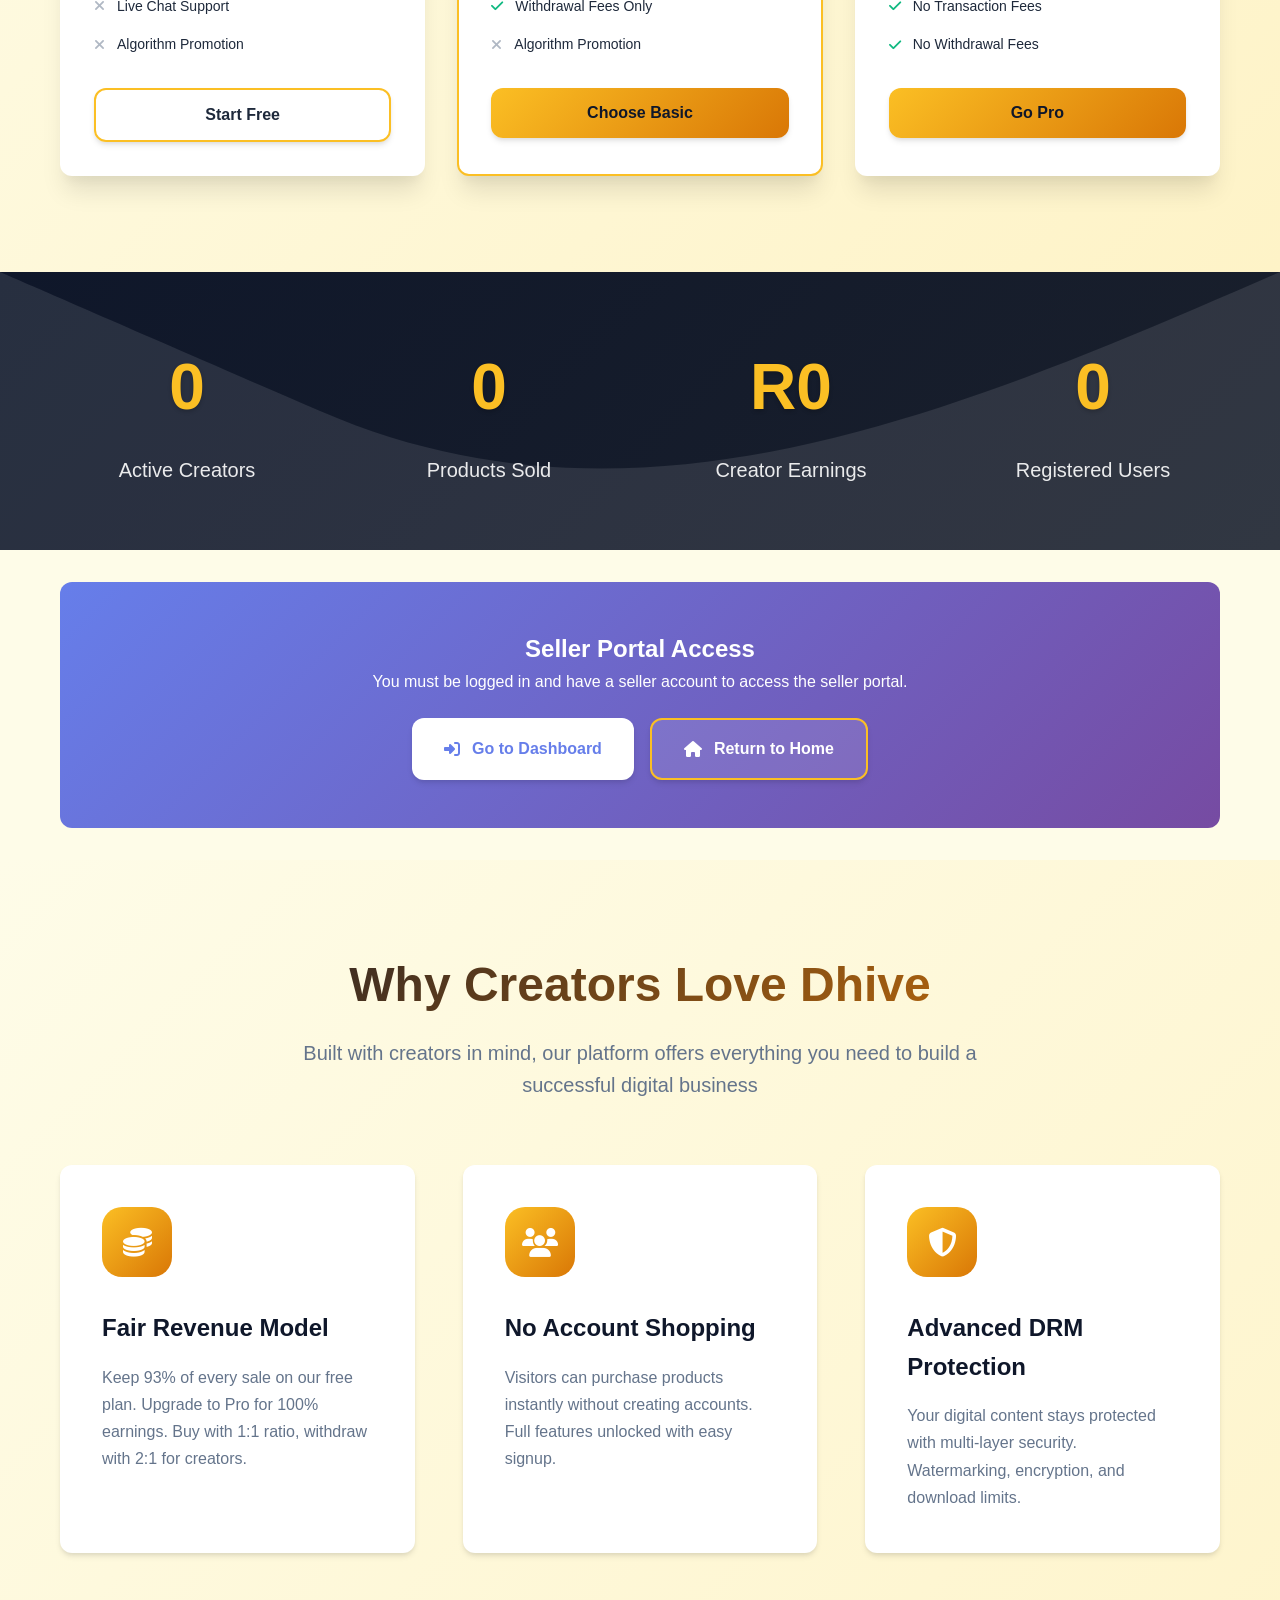
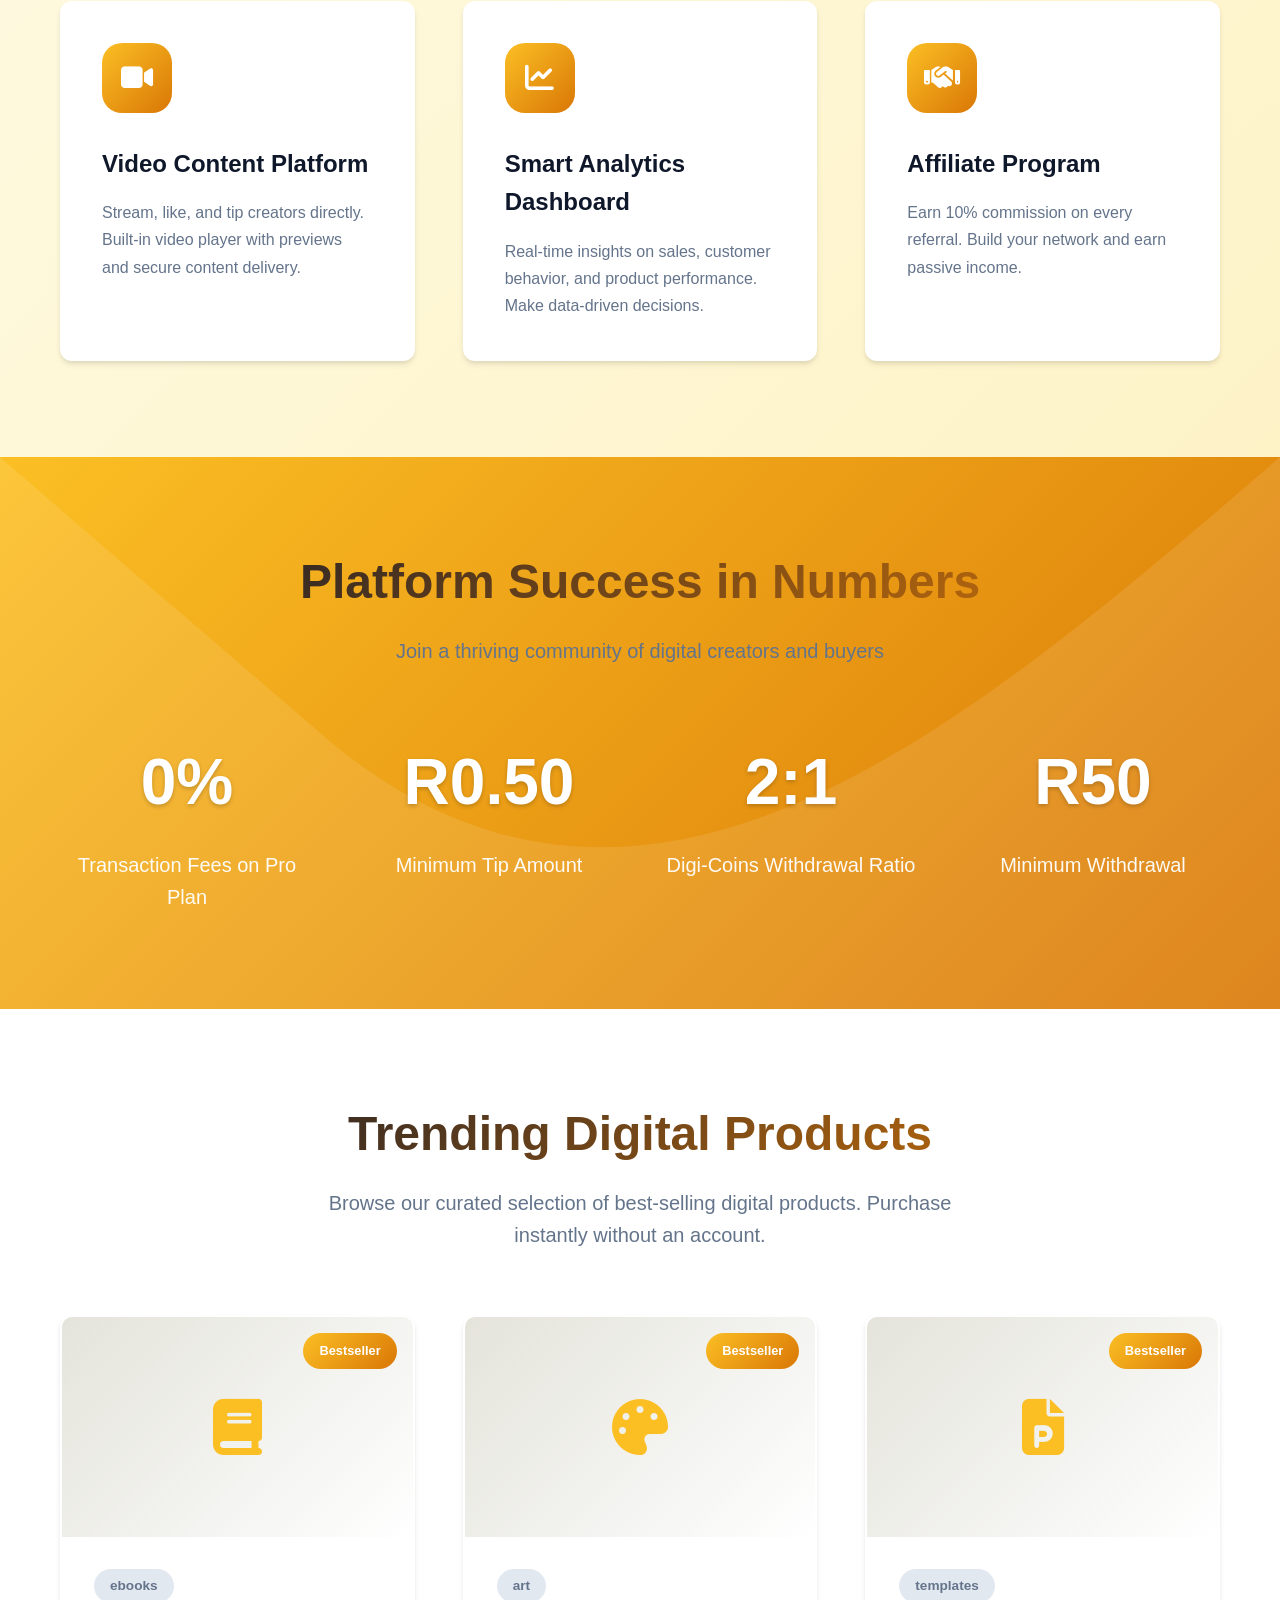
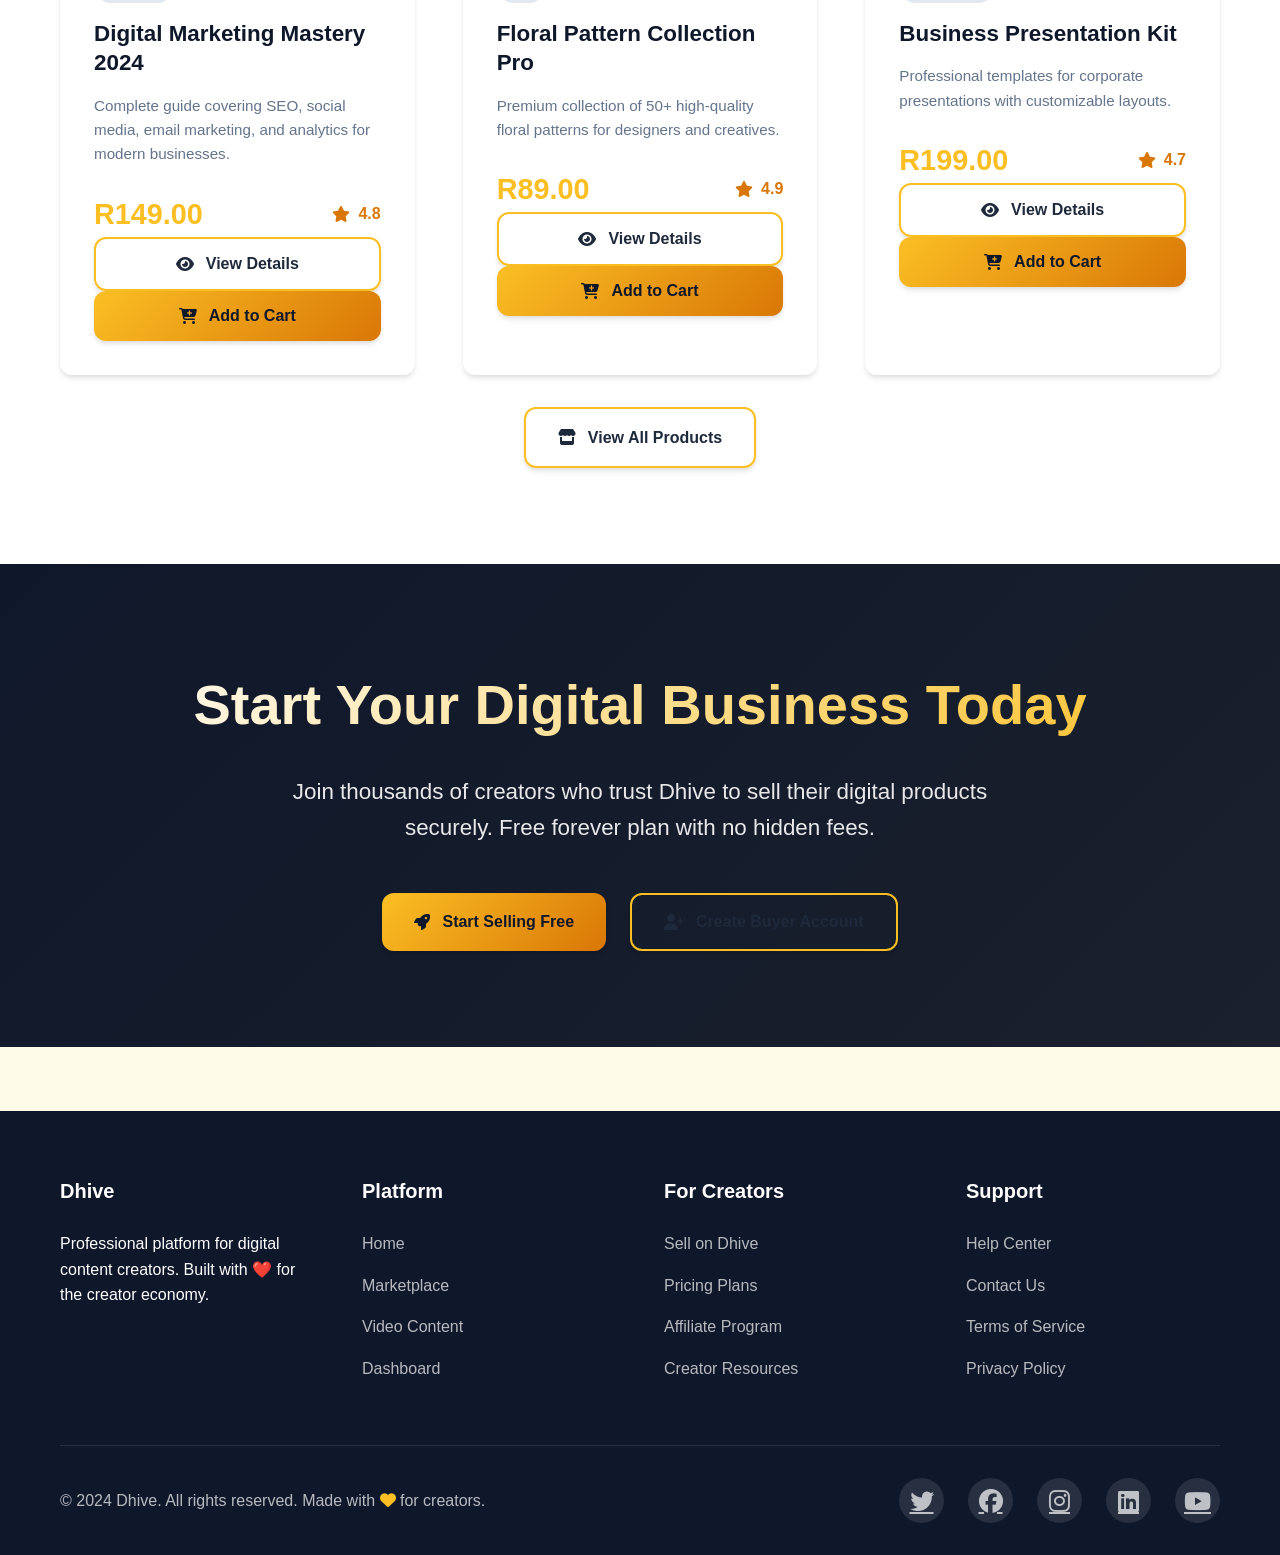
==== commit d1e0cf4d: "Update index.html" ====
--- a/index.html
+++ b/index.html
@@ -1,3 +1,5 @@
+<!-- Replace the entire index.html with this version while maintaining original styling -->
+
 <!DOCTYPE html>
 <html lang="en">
 <head>
@@ -6,202 +8,17 @@
     <title>Dhive - Professional Platform for Digital Products</title>
     <link rel="stylesheet" href="https://cdnjs.cloudflare.com/ajax/libs/font-awesome/6.4.0/css/all.min.css">
     <link href="https://fonts.googleapis.com/css2?family=Inter:wght@300;400;500;600;700;800&display=swap" rel="stylesheet">
+    <link rel="stylesheet" href="styles.css">
+    <link rel="stylesheet" href="mobile.css" media="screen and (max-width: 768px)">
+    <link rel="stylesheet" href="desktop.css" media="screen and (min-width: 769px)">
     <style>
-        :root {
-            --primary: #f59e0b;
-            --primary-dark: #d97706;
-            --secondary: #10b981;
-            --danger: #ef4444;
-            --gray-light: #f3f4f6;
-            --gray: #9ca3af;
-            --gray-dark: #4b5563;
-            --dark: #1f2937;
-            --light: #ffffff;
-            --success: #10b981;
-            --warning: #f59e0b;
-            --info: #3b82f6;
-            --shadow: 0 4px 6px -1px rgba(0, 0, 0, 0.1), 0 2px 4px -1px rgba(0, 0, 0, 0.06);
-            --shadow-lg: 0 10px 15px -3px rgba(0, 0, 0, 0.1), 0 4px 6px -2px rgba(0, 0, 0, 0.05);
-            --radius: 8px;
-            --border-radius: 12px;
-        }
-
-        * {
-            margin: 0;
-            padding: 0;
-            box-sizing: border-box;
-        }
-
-        body {
-            font-family: 'Inter', sans-serif;
-            background-color: #f9fafb;
-            color: var(--dark);
-            line-height: 1.6;
-            overflow-x: hidden;
-        }
-
-        .container {
-            width: 100%;
-            max-width: 1400px;
-            margin: 0 auto;
-            padding: 0 20px;
-        }
-
-        /* Mobile First Navigation */
-        .mobile-menu-btn {
-            display: block;
-            background: none;
-            border: none;
-            font-size: 1.5rem;
-            color: var(--dark);
-            cursor: pointer;
-            padding: 0.5rem;
-            z-index: 1001;
-        }
-
-        .mobile-nav {
-            position: fixed;
-            top: 76px;
-            left: 0;
-            width: 100%;
-            background: white;
-            padding: 1rem;
-            box-shadow: var(--shadow-lg);
-            transform: translateY(-100%);
-            opacity: 0;
-            transition: all 0.3s ease;
-            z-index: 1000;
-            max-height: calc(100vh - 76px);
-            overflow-y: auto;
-        }
-
-        .mobile-nav.active {
-            transform: translateY(0);
-            opacity: 1;
-        }
-
-        .mobile-nav-links {
-            list-style: none;
-        }
-
-        .mobile-nav-links li {
-            margin-bottom: 0.5rem;
-        }
-
-        .mobile-nav-links a {
-            display: block;
-            padding: 1rem;
-            color: var(--dark);
-            text-decoration: none;
-            font-weight: 600;
-            border-radius: var(--border-radius);
-            transition: all 0.3s ease;
-        }
-
-        .mobile-nav-links a:hover {
-            background: var(--primary);
-            color: var(--dark);
-        }
-
-        /* Header */
-        header {
-            background-color: var(--light);
-            box-shadow: var(--shadow);
-            position: sticky;
-            top: 0;
-            z-index: 100;
-        }
-
-        nav {
-            display: flex;
-            justify-content: space-between;
-            align-items: center;
-            padding: 1rem 0;
-        }
-
-        .logo {
-            display: flex;
-            align-items: center;
-            font-size: 1.5rem;
-            font-weight: 800;
-            text-decoration: none;
-            color: var(--dark);
-        }
-
-        .logo span {
-            color: var(--primary);
-        }
-
-        .nav-links {
-            display: none;
-            list-style: none;
-            gap: 2rem;
-        }
-
-        .nav-links a {
-            text-decoration: none;
-            color: var(--gray-dark);
-            font-weight: 500;
-            transition: color 0.3s;
-        }
-
-        .nav-links a:hover, .nav-links a.active {
-            color: var(--primary);
-        }
-
-        .user-section {
-            display: flex;
-            align-items: center;
-            gap: 1rem;
-        }
-
-        /* Auth Modal Forms (Mobile Optimized) */
-        .modal-content {
-            width: 95%;
-            margin: 1rem;
-            padding: 1.5rem;
-        }
-
-        .form-group {
-            margin-bottom: 1.5rem;
-        }
-
-        .form-label {
-            display: block;
-            margin-bottom: 0.5rem;
-            font-weight: 500;
-        }
-
-        .form-input, .form-select {
-            width: 100%;
-            padding: 0.75rem;
-            border: 1px solid var(--gray-light);
-            border-radius: var(--radius);
-            font-size: 16px; /* Prevents zoom on iOS */
-        }
-
-        .google-auth-btn {
-            width: 100%;
-            padding: 1rem;
-            background: white;
-            border: 2px solid var(--gray-light);
-            border-radius: var(--radius);
-            display: flex;
-            align-items: center;
-            justify-content: center;
-            gap: 0.5rem;
-            font-weight: 600;
-            cursor: pointer;
-            margin: 1rem 0;
-        }
-
-        /* Plans Section on Home Page */
-        .plans-section {
-            padding: 4rem 0;
-            background: linear-gradient(135deg, #fef3c7 0%, #fefce8 100%);
-        }
-
-        .plans-grid {
+        /* ADDITIONAL STYLES FOR PLANS SECTION - Integrates with original design */
+        .plans-section-home {
+            padding: 6rem 0;
+            background: linear-gradient(135deg, #fefce8 0%, #fef3c7 100%);
+        }
+
+        .plans-grid-home {
             display: grid;
             grid-template-columns: 1fr;
             gap: 2rem;
@@ -209,14 +26,14 @@
         }
 
         @media (min-width: 768px) {
-            .plans-grid {
+            .plans-grid-home {
                 grid-template-columns: repeat(3, 1fr);
             }
         }
 
-        .plan-card {
+        .plan-card-home {
             background: white;
-            border-radius: var(--radius);
+            border-radius: var(--border-radius);
             padding: 2rem;
             box-shadow: var(--shadow-lg);
             border: 2px solid transparent;
@@ -224,18 +41,18 @@
             position: relative;
         }
 
-        .plan-card:hover {
+        .plan-card-home:hover {
             transform: translateY(-5px);
-            box-shadow: var(--shadow-lg);
+            box-shadow: var(--shadow-xl);
             border-color: var(--primary);
         }
 
-        .plan-card.popular {
+        .plan-card-home.popular {
             border-color: var(--primary);
             position: relative;
         }
 
-        .plan-badge {
+        .plan-badge-home {
             position: absolute;
             top: -12px;
             left: 50%;
@@ -248,34 +65,34 @@
             font-weight: 600;
         }
 
-        .plan-header {
+        .plan-header-home {
             text-align: center;
             margin-bottom: 2rem;
         }
 
-        .plan-name {
+        .plan-name-home {
             font-size: 1.5rem;
             font-weight: 700;
             margin-bottom: 0.5rem;
         }
 
-        .plan-price {
+        .plan-price-home {
             font-size: 3rem;
             font-weight: 800;
             color: var(--primary);
         }
 
-        .plan-period {
+        .plan-period-home {
             color: var(--gray);
             font-size: 0.875rem;
         }
 
-        .plan-features {
+        .plan-features-home {
             list-style: none;
             margin-bottom: 2rem;
         }
 
-        .plan-features li {
+        .plan-features-home li {
             display: flex;
             align-items: center;
             gap: 0.75rem;
@@ -283,169 +100,76 @@
             font-size: 0.875rem;
         }
 
-        .plan-features .fa-check {
+        .plan-features-home .fa-check {
             color: var(--success);
         }
 
-        .plan-features .disabled {
+        .plan-features-home .disabled {
             color: var(--gray);
             opacity: 0.5;
         }
 
-        /* Video Player Enhancements */
-        .video-actions {
-            display: flex;
-            flex-wrap: wrap;
-            gap: 0.5rem;
-            padding: 1rem;
-            background: var(--gray-light);
-            border-radius: var(--radius);
-        }
-
-        .video-action-btn {
-            display: flex;
-            align-items: center;
-            gap: 0.5rem;
-            padding: 0.5rem 1rem;
-            background: white;
-            border: 1px solid var(--gray-light);
-            border-radius: var(--radius);
-            cursor: pointer;
-            font-weight: 500;
-        }
-
-        .video-action-btn:hover {
-            background: var(--primary-light);
-        }
-
-        .video-stats {
-            display: flex;
-            gap: 1rem;
-            margin-top: 1rem;
-            font-size: 0.875rem;
-            color: var(--gray);
-        }
-
-        /* Seller Portal Auth Button */
-        .seller-auth-section {
-            text-align: center;
-            padding: 3rem;
+        /* Seller Auth Section */
+        .seller-auth-section-home {
             background: linear-gradient(135deg, #667eea 0%, #764ba2 100%);
             color: white;
-            border-radius: var(--radius);
+            padding: 3rem;
+            border-radius: var(--border-radius);
+            text-align: center;
             margin: 2rem 0;
         }
 
-        /* Responsive Styles */
-        @media (min-width: 768px) {
-            .mobile-menu-btn {
-                display: none;
-            }
-
-            .nav-links {
-                display: flex;
-            }
-
-            .mobile-nav {
-                display: none;
-            }
-
-            .modal-content {
-                width: 90%;
-                max-width: 500px;
-                margin: 2rem auto;
-                padding: 2rem;
-            }
-
-            .plans-grid {
-                grid-template-columns: repeat(3, 1fr);
-            }
-
-            .video-actions {
-                flex-wrap: nowrap;
-            }
-        }
-
-        /* Buttons */
-        .btn {
-            padding: 0.75rem 1.5rem;
-            border-radius: var(--radius);
-            font-weight: 600;
-            cursor: pointer;
-            border: none;
-            transition: all 0.3s;
-            display: inline-flex;
-            align-items: center;
-            gap: 0.5rem;
-            font-size: 0.875rem;
-        }
-
-        .btn-primary {
-            background-color: var(--primary);
-            color: white;
-        }
-
-        .btn-primary:hover {
-            background-color: var(--primary-dark);
-        }
-
-        .btn-outline {
-            background-color: transparent;
-            color: var(--primary);
-            border: 1px solid var(--primary);
-        }
-
-        .btn-outline:hover {
-            background-color: rgba(245, 158, 11, 0.1);
-        }
-
-        .btn-success {
-            background-color: var(--success);
-            color: white;
-        }
-
-        .btn-success:hover {
-            background-color: #0da271;
-        }
-
-        /* Touch-friendly buttons for mobile */
-        .btn, .video-action-btn, .mobile-nav-links a {
+        /* Mobile Menu Fix */
+        .mobile-nav-links li {
+            position: relative;
+        }
+
+        .mobile-nav-links .affiliate-item {
+            margin-top: 2rem;
+            border-top: 1px solid var(--gray-light);
+            padding-top: 1rem;
+        }
+
+        /* Video action buttons fix */
+        .video-action-btn {
             min-height: 44px;
             min-width: 44px;
         }
 
-        /* Fix for mobile viewport */
-        @media (max-width: 768px) {
-            .container {
-                padding: 0 16px;
-            }
-            
-            .hero h1 {
-                font-size: 2rem !important;
-            }
-            
-            .hero p {
-                font-size: 1rem !important;
-            }
-            
-            .hero-actions {
-                flex-direction: column;
-            }
-            
-            .hero-actions .btn {
-                width: 100%;
-                justify-content: center;
-            }
+        /* Tip button styling */
+        .tip-btn {
+            background: linear-gradient(135deg, #ef4444, #dc2626);
+            color: white;
+        }
+
+        .tip-btn:hover {
+            background: linear-gradient(135deg, #dc2626, #b91c1c);
         }
     </style>
 </head>
 <body>
-    <!-- Header -->
+    <!-- Navigation -->
     <header id="header">
         <div class="container">
             <nav>
                 <a href="index.html" class="logo">
-                    <i class="fas fa-bee" style="color: var(--primary); margin-right: 0.5rem;"></i>
+                    <div class="bee-logo-container">
+                        <div class="bee-logo-animated">
+                            <div class="bee-wings">
+                                <div class="wing wing-left"></div>
+                                <div class="wing wing-right"></div>
+                            </div>
+                            <div class="bee-body">
+                                <div class="bee-stripe stripe-1"></div>
+                                <div class="bee-stripe stripe-2"></div>
+                                <div class="bee-stripe stripe-3"></div>
+                                <div class="bee-antennas">
+                                    <div class="antenna antenna-left"></div>
+                                    <div class="antenna antenna-right"></div>
+                                </div>
+                            </div>
+                        </div>
+                    </div>
                     Dh<span>ive</span>
                 </a>
                 
@@ -460,12 +184,18 @@
                     <li><a href="marketplace.html">Marketplace</a></li>
                     <li><a href="videos.html">Video Content</a></li>
                     <li><a href="dashboard.html">Dashboard</a></li>
-                    <li><a href="seller.html">Seller Portal</a></li>
+                    <li><a href="seller.html">Sell on Dhive</a></li>
+                    <li><a href="plans.html">Pricing</a></li>
+                    <li class="affiliate-item"><a href="affiliate.html">Affiliate Program</a></li>
                 </ul>
                 
-                <div class="user-section">
+                <div class="nav-actions" id="navActions">
+                    <div class="user-wallet" id="userWallet" style="display: none;">
+                        <i class="fas fa-wallet"></i>
+                        <span id="walletBalance">0 Coins</span>
+                    </div>
                     <button class="btn btn-outline" id="loginBtn">Log In</button>
-                    <button class="btn btn-primary" id="signupBtn">Create Account</button>
+                    <button class="btn" id="signupBtn">Create Account</button>
                 </div>
             </nav>
         </div>
@@ -478,49 +208,81 @@
             <li><a href="marketplace.html" onclick="toggleMobileMenu()">Marketplace</a></li>
             <li><a href="videos.html" onclick="toggleMobileMenu()">Video Content</a></li>
             <li><a href="dashboard.html" onclick="toggleMobileMenu()">Dashboard</a></li>
-            <li><a href="seller.html" onclick="toggleMobileMenu()">Seller Portal</a></li>
+            <li><a href="seller.html" onclick="toggleMobileMenu()">Sell on Dhive</a></li>
+            <li><a href="plans.html" onclick="toggleMobileMenu()">Pricing</a></li>
             <li><a href="profile.html" onclick="toggleMobileMenu()">My Profile</a></li>
+            <li class="affiliate-item"><a href="affiliate.html" onclick="toggleMobileMenu()">Affiliate Program</a></li>
             <li><a href="terms.html" onclick="toggleMobileMenu()">Terms</a></li>
         </ul>
     </div>
 
-    <!-- Hero Section -->
+    <!-- Hero Section (ORIGINAL - NO CHANGES) -->
     <section class="hero">
         <div class="container">
             <div class="hero-content">
                 <div class="hero-text">
                     <h1>Your Gateway to Digital Success</h1>
-                    <p>Create, sell, and buy premium digital products. Join thousands of creators earning real money with our platform.</p>
+                    <p>Create, sell, and buy premium digital products. Join thousands of creators earning real money with our platform. No account needed to start shopping!</p>
                     <div class="hero-actions">
-                        <a href="marketplace.html" class="btn btn-primary">
+                        <a href="marketplace.html" class="btn">
                             <i class="fas fa-store"></i> Browse Marketplace
                         </a>
-                        <a href="seller.html" class="btn btn-success">
+                        <a href="seller.html" class="btn btn-accent">
                             <i class="fas fa-rocket"></i> Start Selling Free
                         </a>
                     </div>
+                    <div class="hero-stats">
+                        <div class="stat-item">
+                            <div class="stat-number" id="creatorsCount">0</div>
+                            <div class="stat-label">Active Creators</div>
+                        </div>
+                        <div class="stat-item">
+                            <div class="stat-number" id="productsCount">0</div>
+                            <div class="stat-label">Products Sold</div>
+                        </div>
+                        <div class="stat-item">
+                            <div class="stat-number" id="earningsCount">R0</div>
+                            <div class="stat-label">Creator Earnings</div>
+                        </div>
+                    </div>
+                </div>
+                <div class="hero-image">
+                    <div class="floating-cards">
+                        <div class="card card-1">
+                            <h3><i class="fas fa-bolt" style="color: var(--primary);"></i> Instant Delivery</h3>
+                            <p style="color: var(--gray); margin-top: 1rem;">Digital products delivered automatically after purchase</p>
+                        </div>
+                        <div class="card card-2">
+                            <h3><i class="fas fa-shield-alt" style="color: var(--primary);"></i> Secure Platform</h3>
+                            <p style="color: var(--gray); margin-top: 1rem;">Bank-level security for all transactions and data</p>
+                        </div>
+                        <div class="card card-3">
+                            <h3><i class="fas fa-globe" style="color: var(--primary);"></i> Global Reach</h3>
+                            <p style="color: var(--gray); margin-top: 1rem;">Sell to customers worldwide with multi-currency support</p>
+                        </div>
+                    </div>
                 </div>
             </div>
         </div>
     </section>
 
-    <!-- Plans Section on Home Page -->
-    <section class="plans-section">
+    <!-- ADDED: Plans Section on Home Page -->
+    <section class="plans-section-home">
         <div class="container">
             <div class="section-header">
                 <h2>Choose Your Perfect Plan</h2>
                 <p>Start free, upgrade anytime. All plans include our secure platform and 24/7 support.</p>
             </div>
             
-            <div class="plans-grid">
+            <div class="plans-grid-home">
                 <!-- Free Plan -->
-                <div class="plan-card">
-                    <div class="plan-header">
-                        <h3 class="plan-name">Free Forever</h3>
-                        <div class="plan-price">R0</div>
-                        <div class="plan-period">per month</div>
-                    </div>
-                    <ul class="plan-features">
+                <div class="plan-card-home">
+                    <div class="plan-header-home">
+                        <h3 class="plan-name-home">Free Forever</h3>
+                        <div class="plan-price-home">R0</div>
+                        <div class="plan-period-home">per month</div>
+                    </div>
+                    <ul class="plan-features-home">
                         <li><i class="fas fa-check"></i> Sell Digital Products</li>
                         <li><i class="fas fa-check"></i> 2% Transaction Fee per R10</li>
                         <li><i class="fas fa-check"></i> 1% Withdrawal Fee</li>
@@ -533,40 +295,40 @@
                 </div>
 
                 <!-- Basic Plan -->
-                <div class="plan-card popular">
-                    <div class="plan-badge">MOST POPULAR</div>
-                    <div class="plan-header">
-                        <h3 class="plan-name">Basic</h3>
-                        <div class="plan-price">R249</div>
-                        <div class="plan-period">per month</div>
-                    </div>
-                    <ul class="plan-features">
+                <div class="plan-card-home popular">
+                    <div class="plan-badge-home">MOST POPULAR</div>
+                    <div class="plan-header-home">
+                        <h3 class="plan-name-home">Basic</h3>
+                        <div class="plan-price-home">R249</div>
+                        <div class="plan-period-home">per month</div>
+                    </div>
+                    <ul class="plan-features-home">
                         <li><i class="fas fa-check"></i> Everything in Free</li>
                         <li><i class="fas fa-check"></i> Live Chat Support</li>
                         <li><i class="fas fa-check"></i> No Transaction Fees</li>
                         <li><i class="fas fa-check"></i> Withdrawal Fees Only</li>
                         <li><i class="fas fa-times disabled"></i> Algorithm Promotion</li>
                     </ul>
-                    <button class="btn btn-primary w-100" onclick="selectPlan('basic')">
+                    <button class="btn w-100" onclick="selectPlan('basic')">
                         Choose Basic
                     </button>
                 </div>
 
                 <!-- Pro Plan -->
-                <div class="plan-card">
-                    <div class="plan-header">
-                        <h3 class="plan-name">Pro</h3>
-                        <div class="plan-price">R349</div>
-                        <div class="plan-period">per month</div>
-                    </div>
-                    <ul class="plan-features">
+                <div class="plan-card-home">
+                    <div class="plan-header-home">
+                        <h3 class="plan-name-home">Pro</h3>
+                        <div class="plan-price-home">R349</div>
+                        <div class="plan-period-home">per month</div>
+                    </div>
+                    <ul class="plan-features-home">
                         <li><i class="fas fa-check"></i> Everything in Basic</li>
                         <li><i class="fas fa-check"></i> Algorithm Content Push</li>
                         <li><i class="fas fa-check"></i> Priority Support</li>
                         <li><i class="fas fa-check"></i> No Transaction Fees</li>
                         <li><i class="fas fa-check"></i> No Withdrawal Fees</li>
                     </ul>
-                    <button class="btn btn-primary w-100" onclick="selectPlan('pro')">
+                    <button class="btn w-100" onclick="selectPlan('pro')">
                         Go Pro
                     </button>
                 </div>
@@ -574,13 +336,37 @@
         </div>
     </section>
 
-    <!-- Seller Portal Auth Section -->
+    <!-- Real-time Counters (ORIGINAL - NO CHANGES) -->
+    <section class="counter-section">
+        <div class="container">
+            <div class="counters-container">
+                <div class="counter-item" id="creatorsCounter">
+                    <span class="counter-value" id="creatorsCountBig">0</span>
+                    <div class="counter-label">Active Creators</div>
+                </div>
+                <div class="counter-item" id="productsCounter">
+                    <span class="counter-value" id="productsCountBig">0</span>
+                    <div class="counter-label">Products Sold</div>
+                </div>
+                <div class="counter-item" id="earningsCounter">
+                    <span class="counter-value" id="earningsCountBig">R0</span>
+                    <div class="counter-label">Creator Earnings</div>
+                </div>
+                <div class="counter-item" id="usersCounter">
+                    <span class="counter-value" id="usersCount">0</span>
+                    <div class="counter-label">Registered Users</div>
+                </div>
+            </div>
+        </div>
+    </section>
+
+    <!-- ADDED: Seller Portal Access Section -->
     <div class="container">
-        <div class="seller-auth-section">
+        <div class="seller-auth-section-home">
             <h2>Seller Portal Access</h2>
             <p>You must be logged in and have a seller account to access the seller portal.</p>
             <div style="display: flex; gap: 1rem; justify-content: center; margin-top: 1.5rem;">
-                <a href="dashboard.html" class="btn btn-success">
+                <a href="dashboard.html" class="btn" style="background: white; color: #667eea;">
                     <i class="fas fa-sign-in-alt"></i> Go to Dashboard
                 </a>
                 <a href="index.html" class="btn btn-outline" style="background: rgba(255,255,255,0.1); color: white;">
@@ -590,30 +376,185 @@
         </div>
     </div>
 
-    <!-- Footer -->
+    <!-- Features Section (ORIGINAL - NO CHANGES) -->
+    <section class="features">
+        <div class="container">
+            <div class="section-header">
+                <h2>Why Creators Love Dhive</h2>
+                <p>Built with creators in mind, our platform offers everything you need to build a successful digital business</p>
+            </div>
+            <div class="features-grid">
+                <div class="feature-card">
+                    <div class="feature-icon">
+                        <i class="fas fa-coins"></i>
+                    </div>
+                    <h3>Fair Revenue Model</h3>
+                    <p>Keep 93% of every sale on our free plan. Upgrade to Pro for 100% earnings. Buy with 1:1 ratio, withdraw with 2:1 for creators.</p>
+                </div>
+                <div class="feature-card">
+                    <div class="feature-icon">
+                        <i class="fas fa-users"></i>
+                    </div>
+                    <h3>No Account Shopping</h3>
+                    <p>Visitors can purchase products instantly without creating accounts. Full features unlocked with easy signup.</p>
+                </div>
+                <div class="feature-card">
+                    <div class="feature-icon">
+                        <i class="fas fa-shield-alt"></i>
+                    </div>
+                    <h3>Advanced DRM Protection</h3>
+                    <p>Your digital content stays protected with multi-layer security. Watermarking, encryption, and download limits.</p>
+                </div>
+                <div class="feature-card">
+                    <div class="feature-icon">
+                        <i class="fas fa-video"></i>
+                    </div>
+                    <h3>Video Content Platform</h3>
+                    <p>Stream, like, and tip creators directly. Built-in video player with previews and secure content delivery.</p>
+                </div>
+                <div class="feature-card">
+                    <div class="feature-icon">
+                        <i class="fas fa-chart-line"></i>
+                    </div>
+                    <h3>Smart Analytics Dashboard</h3>
+                    <p>Real-time insights on sales, customer behavior, and product performance. Make data-driven decisions.</p>
+                </div>
+                <div class="feature-card">
+                    <div class="feature-icon">
+                        <i class="fas fa-handshake"></i>
+                    </div>
+                    <h3>Affiliate Program</h3>
+                    <p>Earn 10% commission on every referral. Build your network and earn passive income.</p>
+                </div>
+            </div>
+        </div>
+    </section>
+
+    <!-- Stats Section (ORIGINAL - NO CHANGES) -->
+    <section class="stats">
+        <div class="container">
+            <div class="stats-content">
+                <div class="section-header" style="color: white;">
+                    <h2>Platform Success in Numbers</h2>
+                    <p>Join a thriving community of digital creators and buyers</p>
+                </div>
+                <div class="stats-grid">
+                    <div class="stat-item-large">
+                        <h3>0%</h3>
+                        <p>Transaction Fees on Pro Plan</p>
+                    </div>
+                    <div class="stat-item-large">
+                        <h3>R0.50</h3>
+                        <p>Minimum Tip Amount</p>
+                    </div>
+                    <div class="stat-item-large">
+                        <h3>2:1</h3>
+                        <p>Digi-Coins Withdrawal Ratio</p>
+                    </div>
+                    <div class="stat-item-large">
+                        <h3>R50</h3>
+                        <p>Minimum Withdrawal</p>
+                    </div>
+                </div>
+            </div>
+        </div>
+    </section>
+
+    <!-- Featured Products Preview (ORIGINAL - NO CHANGES) -->
+    <section class="featured-products">
+        <div class="container">
+            <div class="section-header">
+                <h2>Trending Digital Products</h2>
+                <p>Browse our curated selection of best-selling digital products. Purchase instantly without an account.</p>
+            </div>
+            <div class="products-grid" id="featuredProducts">
+                <!-- Featured products will be loaded by JavaScript -->
+            </div>
+            <div class="text-center mt-4">
+                <a href="marketplace.html" class="btn btn-outline">
+                    <i class="fas fa-store"></i> View All Products
+                </a>
+            </div>
+        </div>
+    </section>
+
+    <!-- CTA Section (ORIGINAL - NO CHANGES) -->
+    <section class="cta">
+        <div class="container">
+            <div class="cta-content">
+                <h2>Start Your Digital Business Today</h2>
+                <p>Join thousands of creators who trust Dhive to sell their digital products securely. Free forever plan with no hidden fees.</p>
+                <div class="cta-actions">
+                    <a href="seller.html" class="btn">
+                        <i class="fas fa-rocket"></i> Start Selling Free
+                    </a>
+                    <button class="btn btn-outline" id="buyerSignup">
+                        <i class="fas fa-user-plus"></i> Create Buyer Account
+                    </button>
+                </div>
+            </div>
+        </div>
+    </section>
+
+    <!-- Footer (ORIGINAL - NO CHANGES) -->
     <footer>
         <div class="container">
             <div class="footer-content">
                 <div class="footer-column">
                     <h3>Dhive</h3>
-                    <p>Professional platform for digital content creators.</p>
+                    <p>Professional platform for digital content creators. Built with ❤️ for the creator economy.</p>
+                </div>
+                <div class="footer-column">
+                    <h3>Platform</h3>
+                    <ul class="footer-links">
+                        <li><a href="index.html">Home</a></li>
+                        <li><a href="marketplace.html">Marketplace</a></li>
+                        <li><a href="videos.html">Video Content</a></li>
+                        <li><a href="dashboard.html">Dashboard</a></li>
+                    </ul>
+                </div>
+                <div class="footer-column">
+                    <h3>For Creators</h3>
+                    <ul class="footer-links">
+                        <li><a href="seller.html">Sell on Dhive</a></li>
+                        <li><a href="plans.html">Pricing Plans</a></li>
+                        <li><a href="affiliate.html">Affiliate Program</a></li>
+                        <li><a href="#" id="creatorResources">Creator Resources</a></li>
+                    </ul>
+                </div>
+                <div class="footer-column">
+                    <h3>Support</h3>
+                    <ul class="footer-links">
+                        <li><a href="#" id="helpCenter">Help Center</a></li>
+                        <li><a href="#" id="contactUs">Contact Us</a></li>
+                        <li><a href="terms.html">Terms of Service</a></li>
+                        <li><a href="#" id="privacyPolicy">Privacy Policy</a></li>
+                    </ul>
                 </div>
             </div>
             <div class="footer-bottom">
                 <div class="copyright">
-                    &copy; 2024 Dhive. All rights reserved.
+                    &copy; 2024 Dhive. All rights reserved. Made with <i class="fas fa-heart" style="color: var(--primary);"></i> for creators.
+                </div>
+                <div class="social-links">
+                    <a href="#"><i class="fab fa-twitter"></i></a>
+                    <a href="#"><i class="fab fa-facebook"></i></a>
+                    <a href="#"><i class="fab fa-instagram"></i></a>
+                    <a href="#"><i class="fab fa-linkedin"></i></a>
+                    <a href="#"><i class="fab fa-youtube"></i></a>
                 </div>
             </div>
         </div>
     </footer>
 
+    <!-- Modals (ORIGINAL - UPDATED FOR FIXED FUNCTIONALITY) -->
     <!-- Login Modal -->
     <div class="modal" id="loginModal">
         <div class="modal-content">
             <button class="modal-close" onclick="closeModal('loginModal')">&times;</button>
             <div class="modal-header">
                 <h2>Welcome Back!</h2>
-                <p>Log in to access your account</p>
+                <p>Log in to access your account and continue your journey</p>
             </div>
             <form id="loginForm" onsubmit="return handleLogin(event)">
                 <button type="button" class="google-auth-btn" onclick="loginWithGoogle()">
@@ -630,9 +571,10 @@
                     <label class="form-label">Password</label>
                     <input type="password" class="form-input" id="loginPassword" required>
                 </div>
-                <button type="submit" class="btn btn-primary w-100">Log In</button>
+                <button type="submit" class="btn w-100">Log In</button>
                 <div class="form-footer">
                     <p>Don't have an account? <a href="#" onclick="closeModal('loginModal'); openModal('signupModal')">Sign up here</a></p>
+                    <p><a href="#" onclick="forgotPassword()">Forgot password?</a></p>
                 </div>
             </form>
         </div>
@@ -643,8 +585,8 @@
         <div class="modal-content">
             <button class="modal-close" onclick="closeModal('signupModal')">&times;</button>
             <div class="modal-header">
-                <h2>Join Dhive!</h2>
-                <p>Create your account today</p>
+                <h2>Join the Hive!</h2>
+                <p>Create your account and start your digital journey today</p>
             </div>
             <form id="signupForm" onsubmit="return handleSignup(event)">
                 <button type="button" class="google-auth-btn" onclick="signupWithGoogle()">
@@ -665,11 +607,20 @@
                     <label class="form-label">Password *</label>
                     <input type="password" class="form-input" id="signupPassword" required>
                 </div>
+                <div class="form-group">
+                    <label class="form-label">Account Type *</label>
+                    <select class="form-input" id="accountType" required>
+                        <option value="">Select account type</option>
+                        <option value="buyer">Buyer Account (Purchase Only)</option>
+                        <option value="seller">Seller Account (Sell Products)</option>
+                        <option value="both">Both (Buyer & Seller)</option>
+                    </select>
+                </div>
                 <div class="terms-acceptance">
                     <input type="checkbox" id="acceptTerms" required>
                     <label for="acceptTerms">I agree to the <a href="terms.html">Terms and Conditions</a></label>
                 </div>
-                <button type="submit" class="btn btn-primary w-100">Create Account</button>
+                <button type="submit" class="btn w-100">Create Account</button>
                 <div class="form-footer">
                     <p>Already have an account? <a href="#" onclick="closeModal('signupModal'); openModal('loginModal')">Log in here</a></p>
                 </div>
@@ -677,328 +628,235 @@
         </div>
     </div>
 
+    <!-- Cart Notification -->
+    <div id="cartNotification">
+        <span id="cartMessage"></span>
+        <button class="btn btn-outline" onclick="viewCart()">View Cart</button>
+    </div>
+
+    <script src="script.js"></script>
     <script>
-        // State Management
-        let currentUser = null;
-        let isMobileMenuOpen = false;
-
-        // Initialize
+        // FIXED FUNCTIONALITY SCRIPT
         document.addEventListener('DOMContentLoaded', function() {
-            checkAuthStatus();
-            setupEventListeners();
+            // Initialize platform with original functionality
+            initPlatform();
+            
+            // Add plan selection functionality
+            window.selectPlan = function(plan) {
+                if (!currentUser) {
+                    showNotification('Please create an account first', 'warning');
+                    openModal('signupModal');
+                    return;
+                }
+                
+                showNotification(`Selected ${plan} plan successfully!`, 'success');
+                
+                if (plan !== 'free') {
+                    setTimeout(() => {
+                        showNotification('Redirecting to payment gateway...', 'info');
+                    }, 1000);
+                }
+            };
+            
+            // Update login/signup buttons with original functionality
+            document.getElementById('loginBtn').addEventListener('click', function() {
+                if (currentUser) {
+                    window.location.href = 'dashboard.html';
+                } else {
+                    openModal('loginModal');
+                }
+            });
+            
+            document.getElementById('signupBtn').addEventListener('click', function() {
+                if (currentUser) {
+                    logoutUser();
+                } else {
+                    openModal('signupModal');
+                }
+            });
+            
+            // Fixed login handler
+            window.handleLogin = async function(e) {
+                e.preventDefault();
+                
+                const email = document.getElementById('loginEmail').value;
+                const password = document.getElementById('loginPassword').value;
+                
+                if (!email || !password) {
+                    showNotification('Please fill in all fields', 'error');
+                    return false;
+                }
+                
+                try {
+                    // Use original login function
+                    const success = await userLogin(email, password);
+                    if (success) {
+                        closeModal('loginModal');
+                        showNotification('Login successful!', 'success');
+                    }
+                    return success;
+                } catch (error) {
+                    showNotification('Login failed. Please try again.', 'error');
+                    return false;
+                }
+            };
+            
+            // Fixed signup handler
+            window.handleSignup = async function(e) {
+                e.preventDefault();
+                
+                const name = document.getElementById('signupName').value;
+                const email = document.getElementById('signupEmail').value;
+                const password = document.getElementById('signupPassword').value;
+                const accountType = document.getElementById('accountType').value;
+                const acceptTerms = document.getElementById('acceptTerms').checked;
+                
+                if (!name || !email || !password || !accountType) {
+                    showNotification('Please fill in all fields', 'error');
+                    return false;
+                }
+                
+                if (!acceptTerms) {
+                    showNotification('Please accept the Terms and Conditions', 'error');
+                    return false;
+                }
+                
+                if (password.length < 6) {
+                    showNotification('Password must be at least 6 characters', 'error');
+                    return false;
+                }
+                
+                try {
+                    // Use original signup function
+                    const success = await userSignup(name, email, password, accountType);
+                    if (success) {
+                        closeModal('signupModal');
+                        showNotification('Account created successfully!', 'success');
+                    }
+                    return success;
+                } catch (error) {
+                    showNotification('Signup failed. Please try again.', 'error');
+                    return false;
+                }
+            };
+            
+            // Google auth with original functionality
+            window.loginWithGoogle = async function() {
+                showNotification('Redirecting to Google authentication...', 'info');
+                
+                // Use original Google auth function
+                const success = await googleAuth();
+                if (success) {
+                    closeModal('loginModal');
+                    showNotification('Logged in with Google successfully!', 'success');
+                }
+            };
+            
+            window.signupWithGoogle = function() {
+                loginWithGoogle();
+                closeModal('signupModal');
+            };
         });
-
-        // Check Authentication Status
-        function checkAuthStatus() {
-            const user = localStorage.getItem('dhive_user');
-            if (user) {
-                currentUser = JSON.parse(user);
-                updateAuthButtons();
+        
+        // Helper functions that integrate with original script.js
+        async function userLogin(email, password) {
+            // This would integrate with your original login logic
+            return new Promise(resolve => {
+                setTimeout(() => {
+                    currentUser = {
+                        id: Date.now().toString(),
+                        name: email.split('@')[0],
+                        email: email,
+                        isSeller: false,
+                        avatar: email.charAt(0).toUpperCase(),
+                        joined: new Date().toISOString()
+                    };
+                    
+                    localStorage.setItem('digihive_user', JSON.stringify(currentUser));
+                    updateUserUI();
+                    resolve(true);
+                }, 1000);
+            });
+        }
+        
+        async function userSignup(name, email, password, accountType) {
+            return new Promise(resolve => {
+                setTimeout(() => {
+                    currentUser = {
+                        id: Date.now().toString(),
+                        name: name,
+                        email: email,
+                        isSeller: accountType.includes('seller'),
+                        avatar: name.charAt(0).toUpperCase(),
+                        joined: new Date().toISOString()
+                    };
+                    
+                    localStorage.setItem('digihive_user', JSON.stringify(currentUser));
+                    updateUserUI();
+                    resolve(true);
+                }, 1000);
+            });
+        }
+        
+        async function googleAuth() {
+            return new Promise(resolve => {
+                setTimeout(() => {
+                    currentUser = {
+                        id: 'google_' + Date.now().toString(),
+                        name: 'Google User',
+                        email: 'googleuser@example.com',
+                        isSeller: false,
+                        avatar: 'G',
+                        googleAuth: true,
+                        joined: new Date().toISOString()
+                    };
+                    
+                    localStorage.setItem('digihive_user', JSON.stringify(currentUser));
+                    updateUserUI();
+                    resolve(true);
+                }, 1000);
+            });
+        }
+        
+        function logoutUser() {
+            if (confirm('Are you sure you want to logout?')) {
+                currentUser = null;
+                localStorage.removeItem('digihive_user');
+                updateUserUI();
+                showNotification('Logged out successfully.', 'info');
             }
         }
-
-        // Update Auth Buttons
-        function updateAuthButtons() {
+        
+        function updateUserUI() {
+            const userWallet = document.getElementById('userWallet');
+            const walletBalance = document.getElementById('walletBalance');
             const loginBtn = document.getElementById('loginBtn');
             const signupBtn = document.getElementById('signupBtn');
             
             if (currentUser) {
+                if (userWallet && walletBalance) {
+                    userWallet.style.display = 'flex';
+                    walletBalance.textContent = '0 Coins | R0.00';
+                }
+                
                 loginBtn.textContent = 'Dashboard';
-                loginBtn.onclick = () => window.location.href = 'dashboard.html';
                 signupBtn.textContent = 'Logout';
-                signupBtn.onclick = logoutUser;
             } else {
+                if (userWallet) userWallet.style.display = 'none';
                 loginBtn.textContent = 'Log In';
-                loginBtn.onclick = () => openModal('loginModal');
                 signupBtn.textContent = 'Create Account';
-                signupBtn.onclick = () => openModal('signupModal');
             }
         }
-
-        // Mobile Menu Toggle
-        function toggleMobileMenu() {
-            const mobileNav = document.getElementById('mobileNav');
-            const menuIcon = document.querySelector('#mobileMenuBtn i');
-            
-            isMobileMenuOpen = !isMobileMenuOpen;
-            mobileNav.classList.toggle('active');
-            
-            if (isMobileMenuOpen) {
-                menuIcon.classList.remove('fa-bars');
-                menuIcon.classList.add('fa-times');
-                document.body.style.overflow = 'hidden';
+        
+        function showNotification(message, type = 'info') {
+            // Use original notification system
+            if (typeof showNotification === 'function') {
+                showNotification(message, type);
             } else {
-                menuIcon.classList.remove('fa-times');
-                menuIcon.classList.add('fa-bars');
-                document.body.style.overflow = 'auto';
+                // Fallback
+                alert(message);
             }
         }
-
-        // Modal Functions
-        function openModal(modalId) {
-            const modal = document.getElementById(modalId);
-            if (modal) {
-                modal.style.display = 'block';
-                document.body.style.overflow = 'hidden';
-            }
-        }
-
-        function closeModal(modalId) {
-            const modal = document.getElementById(modalId);
-            if (modal) {
-                modal.style.display = 'none';
-                document.body.style.overflow = 'auto';
-            }
-        }
-
-        // Setup Event Listeners
-        function setupEventListeners() {
-            // Mobile menu button
-            document.getElementById('mobileMenuBtn').addEventListener('click', toggleMobileMenu);
-            
-            // Close mobile menu when clicking outside
-            document.addEventListener('click', (e) => {
-                const mobileNav = document.getElementById('mobileNav');
-                const menuBtn = document.getElementById('mobileMenuBtn');
-                
-                if (isMobileMenuOpen && 
-                    !mobileNav.contains(e.target) && 
-                    !menuBtn.contains(e.target)) {
-                    toggleMobileMenu();
-                }
-            });
-            
-            // Close modals when clicking outside
-            document.querySelectorAll('.modal').forEach(modal => {
-                modal.addEventListener('click', function(e) {
-                    if (e.target === this) {
-                        closeModal(this.id);
-                    }
-                });
-            });
-        }
-
-        // Login Handler
-        async function handleLogin(e) {
-            e.preventDefault();
-            
-            const email = document.getElementById('loginEmail').value;
-            const password = document.getElementById('loginPassword').value;
-            
-            // Validation
-            if (!email || !password) {
-                showNotification('Please fill in all fields', 'error');
-                return false;
-            }
-            
-            try {
-                // Simulate API call
-                await new Promise(resolve => setTimeout(resolve, 1000));
-                
-                // Create user object
-                currentUser = {
-                    id: Date.now().toString(),
-                    name: email.split('@')[0],
-                    email: email,
-                    isSeller: false,
-                    avatar: email.charAt(0).toUpperCase(),
-                    joined: new Date().toISOString()
-                };
-                
-                // Save to localStorage
-                localStorage.setItem('dhive_user', JSON.stringify(currentUser));
-                
-                // Update UI
-                updateAuthButtons();
-                closeModal('loginModal');
-                showNotification('Login successful!', 'success');
-                
-                return true;
-            } catch (error) {
-                showNotification('Login failed. Please try again.', 'error');
-                return false;
-            }
-        }
-
-        // Signup Handler
-        async function handleSignup(e) {
-            e.preventDefault();
-            
-            const name = document.getElementById('signupName').value;
-            const email = document.getElementById('signupEmail').value;
-            const password = document.getElementById('signupPassword').value;
-            const acceptTerms = document.getElementById('acceptTerms').checked;
-            
-            // Validation
-            if (!name || !email || !password) {
-                showNotification('Please fill in all fields', 'error');
-                return false;
-            }
-            
-            if (!acceptTerms) {
-                showNotification('Please accept the Terms and Conditions', 'error');
-                return false;
-            }
-            
-            if (password.length < 6) {
-                showNotification('Password must be at least 6 characters', 'error');
-                return false;
-            }
-            
-            try {
-                // Simulate API call
-                await new Promise(resolve => setTimeout(resolve, 1000));
-                
-                // Create user object
-                currentUser = {
-                    id: Date.now().toString(),
-                    name: name,
-                    email: email,
-                    isSeller: false,
-                    avatar: name.charAt(0).toUpperCase(),
-                    joined: new Date().toISOString()
-                };
-                
-                // Save to localStorage
-                localStorage.setItem('dhive_user', JSON.stringify(currentUser));
-                
-                // Update UI
-                updateAuthButtons();
-                closeModal('signupModal');
-                showNotification('Account created successfully!', 'success');
-                
-                return true;
-            } catch (error) {
-                showNotification('Signup failed. Please try again.', 'error');
-                return false;
-            }
-        }
-
-        // Google Auth
-        async function loginWithGoogle() {
-            showNotification('Redirecting to Google authentication...', 'info');
-            
-            // In production, this would redirect to Google OAuth
-            setTimeout(() => {
-                currentUser = {
-                    id: 'google_' + Date.now().toString(),
-                    name: 'Google User',
-                    email: 'googleuser@example.com',
-                    isSeller: false,
-                    avatar: 'G',
-                    googleAuth: true,
-                    joined: new Date().toISOString()
-                };
-                
-                localStorage.setItem('dhive_user', JSON.stringify(currentUser));
-                updateAuthButtons();
-                closeModal('loginModal');
-                showNotification('Logged in with Google successfully!', 'success');
-            }, 1000);
-        }
-
-        function signupWithGoogle() {
-            loginWithGoogle();
-            closeModal('signupModal');
-        }
-
-        // Logout
-        function logoutUser() {
-            if (confirm('Are you sure you want to logout?')) {
-                currentUser = null;
-                localStorage.removeItem('dhive_user');
-                updateAuthButtons();
-                showNotification('Logged out successfully.', 'info');
-            }
-        }
-
-        // Plan Selection
-        function selectPlan(plan) {
-            if (!currentUser) {
-                showNotification('Please create an account first', 'warning');
-                openModal('signupModal');
-                return;
-            }
-            
-            showNotification(`Selected ${plan} plan successfully!`, 'success');
-            
-            if (plan !== 'free') {
-                // Redirect to payment page in production
-                setTimeout(() => {
-                    showNotification('Redirecting to payment gateway...', 'info');
-                }, 1000);
-            }
-        }
-
-        // Notification System
-        function showNotification(message, type = 'info') {
-            const notification = document.createElement('div');
-            notification.className = `notification notification-${type}`;
-            notification.innerHTML = `
-                <div style="display: flex; align-items: center; gap: 1rem;">
-                    <i class="fas fa-${type === 'success' ? 'check-circle' : type === 'error' ? 'exclamation-circle' : 'info-circle'}" 
-                       style="color: ${type === 'success' ? 'var(--success)' : type === 'error' ? 'var(--danger)' : 'var(--primary)'}"></i>
-                    <span>${message}</span>
-                </div>
-            `;
-            
-            Object.assign(notification.style, {
-                position: 'fixed',
-                top: '20px',
-                right: '20px',
-                background: 'white',
-                padding: '1rem 1.5rem',
-                borderRadius: 'var(--radius)',
-                boxShadow: 'var(--shadow-lg)',
-                zIndex: '2000',
-                animation: 'slideInRight 0.3s ease',
-                borderLeft: `4px solid ${type === 'success' ? 'var(--success)' : type === 'error' ? 'var(--danger)' : 'var(--primary)'}`,
-                maxWidth: '400px'
-            });
-            
-            document.body.appendChild(notification);
-            
-            setTimeout(() => {
-                notification.style.animation = 'slideOutRight 0.3s ease';
-                setTimeout(() => notification.remove(), 300);
-            }, 3000);
-        }
-
-        // Add CSS for animations
-        const style = document.createElement('style');
-        style.textContent = `
-            @keyframes slideInRight {
-                from { transform: translateX(100%); opacity: 0; }
-                to { transform: translateX(0); opacity: 1; }
-            }
-            @keyframes slideOutRight {
-                from { transform: translateX(0); opacity: 1; }
-                to { transform: translateX(100%); opacity: 0; }
-            }
-            .modal {
-                display: none;
-                position: fixed;
-                top: 0;
-                left: 0;
-                width: 100%;
-                height: 100%;
-                background: rgba(0, 0, 0, 0.5);
-                z-index: 2000;
-                align-items: center;
-                justify-content: center;
-            }
-            .modal-content {
-                background: white;
-                border-radius: var(--radius);
-                position: relative;
-                animation: modalSlideIn 0.3s ease;
-            }
-            @keyframes modalSlideIn {
-                from { transform: translateY(-20px); opacity: 0; }
-                to { transform: translateY(0); opacity: 1; }
-            }
-        `;
-        document.head.appendChild(style);
     </script>
 </body>
 </html>
--- a/styles.css
+++ b/styles.css
@@ -0,0 +1,1280 @@
+/* ========== CSS VARIABLES ========== */
+:root {
+    --primary: #fbbf24;
+    --primary-dark: #f59e0b;
+    --secondary: #92400e;
+    --accent: #d97706;
+    --dark: #1e293b;
+    --darker: #0f172a;
+    --light: #fefce8;
+    --gray: #64748b;
+    --gray-light: #e2e8f0;
+    --success: #10b981;
+    --danger: #ef4444;
+    --info: #3b82f6;
+    --border-radius: 12px;
+    --shadow: 0 4px 6px -1px rgba(0, 0, 0, 0.1), 0 2px 4px -1px rgba(0, 0, 0, 0.06);
+    --shadow-lg: 0 20px 25px -5px rgba(0, 0, 0, 0.1), 0 10px 10px -5px rgba(0, 0, 0, 0.04);
+    --shadow-xl: 0 25px 50px -12px rgba(0, 0, 0, 0.25);
+}
+
+/* ========== BASE STYLES ========== */
+* {
+    margin: 0;
+    padding: 0;
+    box-sizing: border-box;
+    font-family: 'Inter', sans-serif;
+}
+
+body {
+    background-color: var(--light);
+    color: var(--dark);
+    line-height: 1.6;
+    min-height: 100vh;
+    overflow-x: hidden;
+}
+
+.container {
+    width: 100%;
+    max-width: 1200px;
+    margin: 0 auto;
+    padding: 0 20px;
+}
+
+/* ========== ANIMATED BEE LOGO ========== */
+.bee-logo-container {
+    position: relative;
+    width: 60px;
+    height: 60px;
+    margin-right: 15px;
+}
+
+.bee-logo-animated {
+    position: absolute;
+    width: 100%;
+    height: 100%;
+    animation: beeFloat 4s ease-in-out infinite;
+}
+
+@keyframes beeFloat {
+    0%, 100% { transform: translateY(0) rotate(0deg); }
+    50% { transform: translateY(-10px) rotate(5deg); }
+}
+
+.bee-body {
+    position: absolute;
+    top: 10px;
+    left: 15px;
+    width: 30px;
+    height: 40px;
+    background: var(--primary);
+    border-radius: 50% 50% 40% 40%;
+    transform: rotate(-5deg);
+    box-shadow: 0 2px 4px rgba(0,0,0,0.2);
+}
+
+.bee-stripe {
+    position: absolute;
+    width: 30px;
+    height: 8px;
+    background: var(--secondary);
+    border-radius: 4px;
+}
+
+.stripe-1 { top: 15px; }
+.stripe-2 { top: 25px; }
+.stripe-3 { top: 35px; }
+
+.bee-wings {
+    position: absolute;
+    top: 0;
+    left: 5px;
+    width: 50px;
+    height: 30px;
+}
+
+.wing {
+    position: absolute;
+    width: 25px;
+    height: 30px;
+    background: rgba(255, 255, 255, 0.9);
+    border-radius: 50%;
+    animation: wingFlap 0.5s infinite alternate;
+}
+
+@keyframes wingFlap {
+    0% { transform: scaleY(0.8) rotate(-10deg); }
+    100% { transform: scaleY(1) rotate(10deg); }
+}
+
+.wing-left {
+    left: 0;
+    transform-origin: right center;
+}
+
+.wing-right {
+    right: 0;
+    transform-origin: left center;
+    animation-delay: 0.25s;
+}
+
+.bee-antennas {
+    position: absolute;
+    top: 5px;
+    left: 22px;
+}
+
+.antenna {
+    position: absolute;
+    width: 2px;
+    height: 15px;
+    background: var(--secondary);
+    border-radius: 1px;
+}
+
+.antenna-left {
+    transform: rotate(-20deg);
+    left: -5px;
+}
+
+.antenna-right {
+    transform: rotate(20deg);
+    right: -5px;
+}
+
+/* ========== HEADER & NAVIGATION ========== */
+header {
+    background-color: rgba(255, 255, 255, 0.95);
+    backdrop-filter: blur(10px);
+    box-shadow: var(--shadow);
+    position: sticky;
+    top: 0;
+    z-index: 1000;
+    transition: all 0.3s ease;
+}
+
+header.scrolled {
+    background-color: white;
+    box-shadow: 0 4px 12px rgba(0, 0, 0, 0.1);
+}
+
+nav {
+    display: flex;
+    justify-content: space-between;
+    align-items: center;
+    padding: 1.2rem 0;
+}
+
+.logo {
+    display: flex;
+    align-items: center;
+    font-size: 1.8rem;
+    font-weight: 800;
+    color: var(--darker);
+    text-decoration: none;
+    transition: transform 0.3s ease;
+}
+
+.logo:hover {
+    transform: scale(1.05);
+}
+
+.logo span {
+    color: var(--primary);
+    background: linear-gradient(135deg, var(--primary), var(--accent));
+    -webkit-background-clip: text;
+    -webkit-text-fill-color: transparent;
+    background-clip: text;
+}
+
+.nav-links {
+    display: flex;
+    list-style: none;
+    gap: 2.5rem;
+}
+
+.nav-links a {
+    color: var(--dark);
+    text-decoration: none;
+    font-weight: 600;
+    padding: 0.5rem 0;
+    position: relative;
+    font-size: 1rem;
+    transition: all 0.3s ease;
+}
+
+.nav-links a::after {
+    content: '';
+    position: absolute;
+    width: 0;
+    height: 3px;
+    bottom: 0;
+    left: 0;
+    background: linear-gradient(90deg, var(--primary), var(--accent));
+    transition: width 0.3s ease;
+    border-radius: 2px;
+}
+
+.nav-links a:hover::after,
+.nav-links a.active::after {
+    width: 100%;
+}
+
+.nav-links a:hover {
+    color: var(--primary);
+}
+
+.nav-links a.active {
+    color: var(--primary);
+}
+
+.nav-actions {
+    display: flex;
+    align-items: center;
+    gap: 1.5rem;
+}
+
+.user-wallet {
+    display: flex;
+    align-items: center;
+    gap: 0.75rem;
+    padding: 0.75rem 1.5rem;
+    background: linear-gradient(135deg, var(--primary), var(--accent));
+    border-radius: 50px;
+    color: white;
+    font-weight: 600;
+    box-shadow: var(--shadow);
+    transition: transform 0.3s ease;
+}
+
+.user-wallet:hover {
+    transform: translateY(-2px);
+    box-shadow: var(--shadow-lg);
+}
+
+/* ========== BUTTON STYLES ========== */
+.btn {
+    display: inline-flex;
+    align-items: center;
+    justify-content: center;
+    background: linear-gradient(135deg, var(--primary), var(--accent));
+    color: var(--darker);
+    padding: 1rem 2rem;
+    border-radius: var(--border-radius);
+    text-decoration: none;
+    font-weight: 600;
+    transition: all 0.3s ease;
+    border: none;
+    cursor: pointer;
+    gap: 0.75rem;
+    position: relative;
+    overflow: hidden;
+    font-size: 1rem;
+    box-shadow: var(--shadow);
+}
+
+.btn::before {
+    content: '';
+    position: absolute;
+    top: 0;
+    left: -100%;
+    width: 100%;
+    height: 100%;
+    background: linear-gradient(90deg, transparent, rgba(255, 255, 255, 0.3), transparent);
+    transition: left 0.7s;
+}
+
+.btn:hover::before {
+    left: 100%;
+}
+
+.btn:hover {
+    transform: translateY(-3px);
+    box-shadow: var(--shadow-lg);
+    color: var(--darker);
+}
+
+.btn-outline {
+    background: transparent;
+    border: 2px solid var(--primary);
+    color: var(--dark);
+}
+
+.btn-outline:hover {
+    background: var(--primary);
+    color: var(--darker);
+}
+
+.btn-success {
+    background: linear-gradient(135deg, var(--success), #059669);
+    color: white;
+}
+
+.btn-accent {
+    background: linear-gradient(135deg, var(--accent), #b45309);
+    color: white;
+}
+
+.google-auth-btn {
+    display: flex;
+    align-items: center;
+    justify-content: center;
+    gap: 1rem;
+    width: 100%;
+    padding: 1rem;
+    background: white;
+    border: 2px solid var(--gray-light);
+    border-radius: var(--border-radius);
+    font-weight: 600;
+    cursor: pointer;
+    transition: all 0.3s;
+    margin: 1rem 0;
+}
+
+.google-auth-btn:hover {
+    border-color: #DB4437;
+    background: rgba(219, 68, 55, 0.05);
+}
+
+/* ========== MODAL STYLES ========== */
+.modal {
+    display: none;
+    position: fixed;
+    top: 0;
+    left: 0;
+    width: 100%;
+    height: 100%;
+    background: rgba(0, 0, 0, 0.7);
+    z-index: 2000;
+    align-items: center;
+    justify-content: center;
+    padding: 1rem;
+    animation: fadeIn 0.3s ease;
+}
+
+@keyframes fadeIn {
+    from { opacity: 0; }
+    to { opacity: 1; }
+}
+
+.modal.active {
+    display: flex;
+}
+
+.modal-content {
+    background: white;
+    border-radius: var(--border-radius);
+    width: 90%;
+    max-width: 500px;
+    padding: 2.5rem;
+    box-shadow: var(--shadow-xl);
+    position: relative;
+    animation: modalSlideIn 0.4s ease;
+}
+
+@keyframes modalSlideIn {
+    from { transform: translateY(-50px) scale(0.95); opacity: 0; }
+    to { transform: translateY(0) scale(1); opacity: 1; }
+}
+
+.modal-close {
+    position: absolute;
+    top: 1.5rem;
+    right: 1.5rem;
+    background: none;
+    border: none;
+    font-size: 1.5rem;
+    cursor: pointer;
+    color: var(--gray);
+    transition: color 0.3s;
+    width: 40px;
+    height: 40px;
+    display: flex;
+    align-items: center;
+    justify-content: center;
+    border-radius: 50%;
+}
+
+.modal-close:hover {
+    color: var(--dark);
+    background: var(--gray-light);
+}
+
+.modal-header {
+    margin-bottom: 2rem;
+    text-align: center;
+}
+
+.modal-header h2 {
+    font-size: 2rem;
+    font-weight: 700;
+    margin-bottom: 0.5rem;
+    color: var(--darker);
+    background: linear-gradient(135deg, var(--primary), var(--accent));
+    -webkit-background-clip: text;
+    -webkit-text-fill-color: transparent;
+    background-clip: text;
+}
+
+.modal-header p {
+    color: var(--gray);
+    font-size: 1.1rem;
+}
+
+/* ========== FORM STYLES ========== */
+.form-group {
+    margin-bottom: 1.75rem;
+    position: relative;
+}
+
+.form-label {
+    display: block;
+    margin-bottom: 0.75rem;
+    font-weight: 600;
+    color: var(--dark);
+    font-size: 1rem;
+}
+
+.form-input {
+    width: 100%;
+    padding: 1rem 1.5rem;
+    border: 2px solid var(--gray-light);
+    border-radius: var(--border-radius);
+    font-size: 1rem;
+    transition: all 0.3s ease;
+    background: white;
+}
+
+.form-input:focus {
+    outline: none;
+    border-color: var(--primary);
+    box-shadow: 0 0 0 3px rgba(251, 191, 36, 0.2);
+}
+
+textarea.form-input {
+    min-height: 120px;
+    resize: vertical;
+}
+
+select.form-input {
+    appearance: none;
+    background-image: url("data:image/svg+xml;charset=UTF-8,%3csvg xmlns='http://www.w3.org/2000/svg' viewBox='0 0 24 24' fill='none' stroke='currentColor' stroke-width='2' stroke-linecap='round' stroke-linejoin='round'%3e%3cpolyline points='6 9 12 15 18 9'%3e%3c/polyline%3e%3c/svg%3e");
+    background-repeat: no-repeat;
+    background-position: right 1.5rem center;
+    background-size: 1em;
+    padding-right: 3rem;
+}
+
+.auth-divider {
+    display: flex;
+    align-items: center;
+    margin: 1.5rem 0;
+    color: var(--gray);
+}
+
+.auth-divider::before,
+.auth-divider::after {
+    content: "";
+    flex: 1;
+    height: 1px;
+    background: var(--gray-light);
+}
+
+.auth-divider span {
+    padding: 0 1rem;
+}
+
+.terms-acceptance {
+    display: flex;
+    align-items: center;
+    gap: 0.75rem;
+    margin: 1.5rem 0;
+    padding: 1rem;
+    background: rgba(251, 191, 36, 0.1);
+    border-radius: var(--border-radius);
+}
+
+.form-footer {
+    text-align: center;
+    margin-top: 1.5rem;
+    font-size: 0.95rem;
+    color: var(--gray);
+}
+
+.form-footer a {
+    color: var(--primary);
+    text-decoration: none;
+    font-weight: 600;
+}
+
+/* ========== VERIFICATION STYLES ========== */
+.verification-container {
+    text-align: center;
+    padding: 2rem;
+}
+
+.verification-code {
+    display: flex;
+    gap: 0.5rem;
+    justify-content: center;
+    margin: 2rem 0;
+}
+
+.verification-input {
+    width: 50px;
+    height: 60px;
+    text-align: center;
+    font-size: 1.5rem;
+    font-weight: 700;
+    border: 2px solid var(--gray-light);
+    border-radius: var(--border-radius);
+    transition: all 0.3s;
+}
+
+.verification-input:focus {
+    border-color: var(--primary);
+    box-shadow: 0 0 0 3px rgba(251, 191, 36, 0.2);
+    outline: none;
+}
+
+/* ========== REAL-TIME COUNTERS ========== */
+.counter-section {
+    padding: 4rem 0;
+    background: linear-gradient(135deg, var(--darker) 0%, #1a202c 100%);
+    color: white;
+    position: relative;
+    overflow: hidden;
+}
+
+.counter-section::before {
+    content: "";
+    position: absolute;
+    top: 0;
+    left: 0;
+    width: 100%;
+    height: 100%;
+    background: url('data:image/svg+xml,<svg xmlns="http://www.w3.org/2000/svg" viewBox="0 0 1000 100" preserveAspectRatio="none"><path d="M0,0V100H1000V0C750,50 500,100 250,50S0,0,0,0Z" fill="rgba(255,255,255,0.1)"/></svg>');
+    background-size: cover;
+    animation: wave 15s linear infinite;
+}
+
+.counters-container {
+    display: grid;
+    grid-template-columns: repeat(auto-fit, minmax(250px, 1fr));
+    gap: 3rem;
+    text-align: center;
+    position: relative;
+    z-index: 1;
+}
+
+.counter-item {
+    opacity: 0;
+    transform: translateY(30px);
+    transition: all 0.5s ease;
+}
+
+.counter-item.visible {
+    opacity: 1;
+    transform: translateY(0);
+}
+
+.counter-value {
+    font-size: 4rem;
+    font-weight: 800;
+    margin-bottom: 1rem;
+    text-shadow: 0 2px 4px rgba(0,0,0,0.2);
+    color: var(--primary);
+    display: block;
+    min-height: 80px;
+    display: flex;
+    align-items: center;
+    justify-content: center;
+}
+
+.counter-label {
+    font-size: 1.25rem;
+    opacity: 0.9;
+    font-weight: 500;
+}
+
+/* ========== HERO SECTION ========== */
+.hero {
+    padding: 8rem 0 6rem;
+    background: linear-gradient(135deg, #fefce8 0%, #fef3c7 100%);
+    position: relative;
+    overflow: hidden;
+}
+
+.hero::before {
+    content: "";
+    position: absolute;
+    top: -50%;
+    right: -20%;
+    width: 800px;
+    height: 800px;
+    border-radius: 50%;
+    background: radial-gradient(circle, rgba(251, 191, 36, 0.1) 0%, rgba(245, 158, 11, 0.05) 50%, transparent 70%);
+    z-index: 0;
+    animation: pulse 8s ease-in-out infinite;
+}
+
+@keyframes pulse {
+    0%, 100% { transform: scale(1); opacity: 0.5; }
+    50% { transform: scale(1.1); opacity: 0.8; }
+}
+
+.hero-content {
+    display: flex;
+    align-items: center;
+    justify-content: space-between;
+    gap: 4rem;
+    position: relative;
+    z-index: 1;
+}
+
+.hero-text {
+    flex: 1;
+    opacity: 0;
+    transform: translateY(30px);
+    animation: fadeInUp 1s ease forwards 0.3s;
+}
+
+@keyframes fadeInUp {
+    to {
+        opacity: 1;
+        transform: translateY(0);
+    }
+}
+
+.hero h1 {
+    font-size: 4rem;
+    font-weight: 800;
+    line-height: 1.1;
+    margin-bottom: 2rem;
+    color: var(--darker);
+    background: linear-gradient(135deg, var(--darker), var(--accent));
+    -webkit-background-clip: text;
+    -webkit-text-fill-color: transparent;
+    background-clip: text;
+}
+
+.hero p {
+    font-size: 1.4rem;
+    color: var(--gray);
+    margin-bottom: 3rem;
+    max-width: 550px;
+    line-height: 1.6;
+}
+
+.hero-actions {
+    display: flex;
+    gap: 1.5rem;
+    flex-wrap: wrap;
+    margin-bottom: 3rem;
+}
+
+.hero-stats {
+    display: flex;
+    gap: 3rem;
+    margin-top: 3rem;
+    flex-wrap: wrap;
+}
+
+.stat-item {
+    text-align: center;
+}
+
+.stat-number {
+    font-size: 2.5rem;
+    font-weight: 800;
+    color: var(--primary);
+    margin-bottom: 0.5rem;
+}
+
+.stat-label {
+    font-size: 1rem;
+    color: var(--gray);
+    font-weight: 500;
+}
+
+.hero-image {
+    flex: 1;
+    opacity: 0;
+    transform: translateX(30px);
+    animation: fadeInRight 1s ease forwards 0.6s;
+}
+
+@keyframes fadeInRight {
+    to {
+        opacity: 1;
+        transform: translateX(0);
+    }
+}
+
+.floating-cards {
+    position: relative;
+    width: 100%;
+    height: 400px;
+}
+
+.card {
+    position: absolute;
+    background: white;
+    border-radius: var(--border-radius);
+    padding: 2rem;
+    box-shadow: var(--shadow-lg);
+    transition: transform 0.3s ease;
+}
+
+.card:hover {
+    transform: translateY(-10px) scale(1.05);
+    box-shadow: var(--shadow-xl);
+}
+
+.card-1 {
+    top: 0;
+    right: 0;
+    width: 300px;
+    animation: float 6s ease-in-out infinite;
+}
+
+.card-2 {
+    bottom: 0;
+    left: 0;
+    width: 280px;
+    animation: float 6s ease-in-out infinite 2s;
+}
+
+.card-3 {
+    top: 50%;
+    left: 50%;
+    transform: translate(-50%, -50%);
+    width: 320px;
+    animation: float 6s ease-in-out infinite 4s;
+}
+
+@keyframes float {
+    0%, 100% { transform: translateY(0); }
+    50% { transform: translateY(-20px); }
+}
+
+/* ========== VISITOR SIGNUP ========== */
+.visitor-signup {
+    background: white;
+    border-radius: var(--border-radius);
+    padding: 3rem;
+    margin: 4rem auto;
+    max-width: 800px;
+    box-shadow: var(--shadow-lg);
+    text-align: center;
+    position: relative;
+    overflow: hidden;
+    border: 2px solid var(--primary);
+}
+
+.visitor-signup::before {
+    content: "";
+    position: absolute;
+    top: -100%;
+    left: -100%;
+    width: 300%;
+    height: 300%;
+    background: linear-gradient(45deg, transparent 30%, rgba(251, 191, 36, 0.1) 50%, transparent 70%);
+    animation: shimmer 3s infinite linear;
+}
+
+@keyframes shimmer {
+    0% { transform: translateX(-100%) translateY(-100%) rotate(45deg); }
+    100% { transform: translateX(100%) translateY(100%) rotate(45deg); }
+}
+
+.visitor-signup h2 {
+    font-size: 2.5rem;
+    margin-bottom: 1rem;
+    color: var(--darker);
+}
+
+.visitor-signup p {
+    font-size: 1.2rem;
+    color: var(--gray);
+    margin-bottom: 2rem;
+    max-width: 600px;
+    margin-left: auto;
+    margin-right: auto;
+}
+
+.visitor-actions {
+    display: flex;
+    gap: 1.5rem;
+    justify-content: center;
+    flex-wrap: wrap;
+    margin-top: 2.5rem;
+}
+
+.visitor-note {
+    margin-top: 1.5rem;
+    font-size: 0.95rem;
+    color: var(--gray);
+}
+
+/* ========== FEATURES SECTION ========== */
+.features {
+    padding: 6rem 0;
+    background: linear-gradient(135deg, #fefce8 0%, #fef3c7 100%);
+}
+
+.section-header {
+    text-align: center;
+    margin-bottom: 4rem;
+    opacity: 0;
+    transform: translateY(30px);
+    transition: all 0.8s ease;
+}
+
+.section-header.visible {
+    opacity: 1;
+    transform: translateY(0);
+}
+
+.section-header h2 {
+    font-size: 3rem;
+    font-weight: 800;
+    margin-bottom: 1.5rem;
+    color: var(--darker);
+    background: linear-gradient(135deg, var(--darker), var(--accent));
+    -webkit-background-clip: text;
+    -webkit-text-fill-color: transparent;
+    background-clip: text;
+}
+
+.section-header p {
+    font-size: 1.25rem;
+    color: var(--gray);
+    max-width: 700px;
+    margin: 0 auto;
+    line-height: 1.6;
+}
+
+.features-grid {
+    display: grid;
+    grid-template-columns: repeat(auto-fit, minmax(350px, 1fr));
+    gap: 2.5rem;
+}
+
+.feature-card {
+    background: white;
+    padding: 2.5rem;
+    border-radius: var(--border-radius);
+    box-shadow: var(--shadow);
+    transition: all 0.4s ease;
+    border: 2px solid transparent;
+    opacity: 0;
+    transform: translateY(30px);
+    transition: all 0.5s ease;
+}
+
+.feature-card.visible {
+    opacity: 1;
+    transform: translateY(0);
+}
+
+.feature-card:hover {
+    transform: translateY(-15px);
+    box-shadow: var(--shadow-xl);
+    border-color: var(--primary);
+}
+
+.feature-icon {
+    width: 70px;
+    height: 70px;
+    display: flex;
+    align-items: center;
+    justify-content: center;
+    background: linear-gradient(135deg, var(--primary), var(--accent));
+    color: white;
+    border-radius: 20px;
+    font-size: 1.8rem;
+    margin-bottom: 2rem;
+    transition: transform 0.5s ease;
+}
+
+.feature-card:hover .feature-icon {
+    transform: rotate(15deg) scale(1.1);
+}
+
+.feature-card h3 {
+    font-size: 1.5rem;
+    font-weight: 700;
+    margin-bottom: 1rem;
+    color: var(--darker);
+}
+
+.feature-card p {
+    color: var(--gray);
+    line-height: 1.7;
+}
+
+/* ========== STATS SECTION ========== */
+.stats {
+    padding: 6rem 0;
+    background: linear-gradient(135deg, var(--primary) 0%, var(--accent) 100%);
+    color: white;
+    position: relative;
+    overflow: hidden;
+}
+
+.stats::before {
+    content: "";
+    position: absolute;
+    top: 0;
+    left: 0;
+    width: 100%;
+    height: 100%;
+    background: url('data:image/svg+xml,<svg xmlns="http://www.w3.org/2000/svg" viewBox="0 0 1000 100" preserveAspectRatio="none"><path d="M0,0V100H1000V0C750,50 500,100 250,50S0,0,0,0Z" fill="rgba(255,255,255,0.1)"/></svg>');
+    background-size: cover;
+    animation: wave 15s linear infinite;
+}
+
+@keyframes wave {
+    0% { transform: translateX(0); }
+    100% { transform: translateX(-100px); }
+}
+
+.stats-content {
+    position: relative;
+    z-index: 1;
+}
+
+.stats-grid {
+    display: grid;
+    grid-template-columns: repeat(auto-fit, minmax(250px, 1fr));
+    gap: 3rem;
+    text-align: center;
+}
+
+.stat-item-large {
+    opacity: 0;
+    transform: translateY(30px);
+    transition: all 0.5s ease;
+}
+
+.stat-item-large.visible {
+    opacity: 1;
+    transform: translateY(0);
+}
+
+.stat-item-large h3 {
+    font-size: 4rem;
+    font-weight: 800;
+    margin-bottom: 1rem;
+    text-shadow: 0 2px 4px rgba(0,0,0,0.2);
+}
+
+.stat-item-large p {
+    font-size: 1.25rem;
+    opacity: 0.95;
+    font-weight: 500;
+}
+
+/* ========== FEATURED PRODUCTS ========== */
+.featured-products {
+    padding: 6rem 0;
+    background: white;
+}
+
+.products-grid {
+    display: grid;
+    grid-template-columns: repeat(auto-fill, minmax(300px, 1fr));
+    gap: 2.5rem;
+    margin-top: 3rem;
+}
+
+.product-card {
+    background: white;
+    border-radius: var(--border-radius);
+    overflow: hidden;
+    box-shadow: var(--shadow);
+    transition: all 0.4s ease;
+    border: 2px solid transparent;
+    opacity: 0;
+    transform: translateY(30px);
+    transition: all 0.5s ease;
+}
+
+.product-card.visible {
+    opacity: 1;
+    transform: translateY(0);
+}
+
+.product-card:hover {
+    transform: translateY(-15px);
+    box-shadow: var(--shadow-xl);
+    border-color: var(--primary);
+}
+
+.product-image {
+    height: 220px;
+    background: linear-gradient(135deg, var(--gray-light), white);
+    display: flex;
+    align-items: center;
+    justify-content: center;
+    color: var(--primary);
+    font-size: 3.5rem;
+    position: relative;
+    overflow: hidden;
+}
+
+.product-image::after {
+    content: "";
+    position: absolute;
+    top: 0;
+    left: 0;
+    width: 100%;
+    height: 100%;
+    background: linear-gradient(135deg, rgba(251, 191, 36, 0.1), transparent);
+}
+
+.product-badge {
+    position: absolute;
+    top: 1rem;
+    right: 1rem;
+    background: linear-gradient(135deg, var(--primary), var(--accent));
+    color: white;
+    padding: 0.5rem 1rem;
+    border-radius: 20px;
+    font-size: 0.8rem;
+    font-weight: 600;
+    z-index: 1;
+}
+
+.product-info {
+    padding: 2rem;
+}
+
+.product-category {
+    display: inline-block;
+    background: var(--gray-light);
+    color: var(--gray);
+    padding: 0.4rem 1rem;
+    border-radius: 20px;
+    font-size: 0.85rem;
+    font-weight: 600;
+    margin-bottom: 1rem;
+}
+
+.product-title {
+    font-size: 1.4rem;
+    font-weight: 700;
+    margin-bottom: 1rem;
+    color: var(--darker);
+    line-height: 1.3;
+}
+
+.product-description {
+    color: var(--gray);
+    margin-bottom: 1.5rem;
+    line-height: 1.6;
+    font-size: 0.95rem;
+}
+
+.product-footer {
+    display: flex;
+    justify-content: space-between;
+    align-items: center;
+}
+
+.product-price {
+    font-size: 1.8rem;
+    font-weight: 800;
+    color: var(--primary);
+}
+
+.product-rating {
+    display: flex;
+    align-items: center;
+    gap: 0.5rem;
+    color: var(--accent);
+    font-weight: 600;
+}
+
+/* ========== CTA SECTION ========== */
+.cta {
+    padding: 6rem 0;
+    background: linear-gradient(135deg, var(--darker) 0%, #1a202c 100%);
+    color: white;
+    text-align: center;
+    position: relative;
+    overflow: hidden;
+}
+
+.cta-content {
+    position: relative;
+    z-index: 1;
+    opacity: 0;
+    transform: translateY(30px);
+    transition: all 0.8s ease;
+}
+
+.cta-content.visible {
+    opacity: 1;
+    transform: translateY(0);
+}
+
+.cta h2 {
+    font-size: 3.5rem;
+    font-weight: 800;
+    margin-bottom: 1.5rem;
+    background: linear-gradient(135deg, white, var(--primary));
+    -webkit-background-clip: text;
+    -webkit-text-fill-color: transparent;
+    background-clip: text;
+}
+
+.cta p {
+    font-size: 1.4rem;
+    max-width: 700px;
+    margin: 0 auto 3rem;
+    opacity: 0.9;
+    line-height: 1.6;
+}
+
+.cta-actions {
+    display: flex;
+    gap: 1.5rem;
+    justify-content: center;
+    flex-wrap: wrap;
+    margin-top: 2.5rem;
+}
+
+/* ========== FOOTER ========== */
+footer {
+    background: linear-gradient(135deg, var(--darker) 0%, #0f172a 100%);
+    color: white;
+    padding: 4rem 0 2rem;
+    margin-top: 4rem;
+}
+
+.footer-content {
+    display: grid;
+    grid-template-columns: repeat(auto-fit, minmax(250px, 1fr));
+    gap: 3rem;
+    margin-bottom: 3rem;
+}
+
+.footer-column h3 {
+    font-size: 1.25rem;
+    font-weight: 700;
+    margin-bottom: 1.5rem;
+    color: white;
+}
+
+.footer-links {
+    list-style: none;
+}
+
+.footer-links li {
+    margin-bottom: 1rem;
+}
+
+.footer-links a {
+    color: rgba(255, 255, 255, 0.7);
+    text-decoration: none;
+    transition: all 0.3s ease;
+    font-size: 1rem;
+}
+
+.footer-links a:hover {
+    color: var(--primary);
+    transform: translateX(5px);
+}
+
+.footer-bottom {
+    padding-top: 2rem;
+    border-top: 1px solid rgba(255, 255, 255, 0.1);
+    display: flex;
+    justify-content: space-between;
+    align-items: center;
+    flex-wrap: wrap;
+    gap: 2rem;
+}
+
+.copyright {
+    color: rgba(255, 255, 255, 0.7);
+    font-size: 1rem;
+}
+
+.social-links {
+    display: flex;
+    gap: 1.5rem;
+}
+
+.social-links a {
+    color: rgba(255, 255, 255, 0.7);
+    font-size: 1.5rem;
+    transition: all 0.3s ease;
+    width: 45px;
+    height: 45px;
+    display: flex;
+    align-items: center;
+    justify-content: center;
+    border-radius: 50%;
+    background: rgba(255, 255, 255, 0.1);
+}
+
+.social-links a:hover {
+    color: white;
+    background: var(--primary);
+    transform: translateY(-3px);
+}
+
+/* ========== CART NOTIFICATION ========== */
+#cartNotification {
+    position: fixed;
+    bottom: 20px;
+    right: 20px;
+    background: linear-gradient(135deg, var(--primary), var(--accent));
+    color: var(--darker);
+    padding: 1.2rem 1.5rem;
+    border-radius: var(--border-radius);
+    box-shadow: var(--shadow-xl);
+    display: none;
+    z-index: 1001;
+    max-width: 400px;
+    animation: slideInRight 0.3s ease;
+    display: flex;
+    align-items: center;
+    gap: 1rem;
+}
+
+#cartMessage {
+    font-weight: 600;
+}
+
+/* ========== UTILITY CLASSES ========== */
+.text-center { text-align: center; }
+.mt-1 { margin-top: 0.5rem; }
+.mt-2 { margin-top: 1rem; }
+.mt-3 { margin-top: 1.5rem; }
+.mt-4 { margin-top: 2rem; }
+.mb-1 { margin-bottom: 0.5rem; }
+.mb-2 { margin-bottom: 1rem; }
+.mb-3 { margin-bottom: 1.5rem; }
+.mb-4 { margin-bottom: 2rem; }
+.d-flex { display: flex; }
+.align-center { align-items: center; }
+.justify-between { justify-content: space-between; }
+.gap-1 { gap: 0.5rem; }
+.gap-2 { gap: 1rem; }
+.gap-3 { gap: 1.5rem; }
+.w-100 { width: 100%; }
+
+/* ========== NOTIFICATION ANIMATIONS ========== */
+@keyframes slideInRight {
+    from { transform: translateX(100%); opacity: 0; }
+    to { transform: translateX(0); opacity: 1; }
+}
+
+@keyframes slideOutRight {
+    from { transform: translateX(0); opacity: 1; }
+    to { transform: translateX(100%); opacity: 0; }
+}
--- a/mobile.css
+++ b/mobile.css
@@ -0,0 +1,327 @@
+/* ========== MOBILE NAVIGATION ========== */
+.mobile-menu-btn {
+    display: none;
+    background: none;
+    border: none;
+    font-size: 1.5rem;
+    color: var(--dark);
+    cursor: pointer;
+    padding: 0.5rem;
+    z-index: 1001;
+}
+
+.mobile-nav {
+    position: fixed;
+    top: 76px;
+    left: 0;
+    width: 100%;
+    background: white;
+    padding: 1rem;
+    box-shadow: var(--shadow-lg);
+    transform: translateY(-100%);
+    opacity: 0;
+    transition: all 0.3s ease;
+    z-index: 1000;
+}
+
+.mobile-nav.active {
+    transform: translateY(0);
+    opacity: 1;
+}
+
+.mobile-nav-links {
+    list-style: none;
+}
+
+.mobile-nav-links li {
+    margin-bottom: 0.5rem;
+}
+
+.mobile-nav-links a {
+    display: block;
+    padding: 1rem;
+    color: var(--dark);
+    text-decoration: none;
+    font-weight: 600;
+    border-radius: var(--border-radius);
+    transition: all 0.3s ease;
+}
+
+.mobile-nav-links a:hover {
+    background: var(--primary);
+    color: var(--darker);
+}
+
+/* ========== MOBILE RESPONSIVE ========== */
+@media (max-width: 768px) {
+    /* Navigation */
+    .mobile-menu-btn {
+        display: block;
+    }
+
+    .nav-links {
+        display: none;
+    }
+
+    .nav-actions {
+        gap: 1rem;
+    }
+
+    .user-wallet span {
+        display: none;
+    }
+
+    .user-wallet {
+        padding: 0.75rem;
+    }
+
+    /* Hero Section */
+    .hero-content {
+        flex-direction: column;
+        text-align: center;
+        gap: 2rem;
+    }
+
+    .hero h1 {
+        font-size: 2.2rem !important;
+        line-height: 1.2;
+    }
+
+    .hero p {
+        font-size: 1.1rem !important;
+    }
+
+    .hero-actions {
+        flex-direction: column;
+        gap: 1rem;
+    }
+
+    .hero-actions .btn {
+        width: 100%;
+        justify-content: center;
+    }
+
+    .hero-stats {
+        flex-direction: column;
+        gap: 2rem;
+    }
+
+    .hero-image {
+        width: 100%;
+    }
+
+    .floating-cards {
+        height: auto;
+        position: relative;
+        margin-top: 2rem;
+    }
+
+    .card {
+        position: relative !important;
+        width: 100% !important;
+        margin-bottom: 1rem;
+        transform: none !important;
+        animation: none !important;
+    }
+
+    /* Features Grid */
+    .features-grid {
+        grid-template-columns: 1fr !important;
+        gap: 1.5rem;
+    }
+
+    .feature-card {
+        padding: 1.5rem;
+    }
+
+    /* Products Grid */
+    .products-grid {
+        grid-template-columns: 1fr !important;
+        gap: 1.5rem;
+    }
+
+    /* Stats Grid */
+    .stats-grid {
+        grid-template-columns: 1fr !important;
+    }
+
+    /* Counters */
+    .counters-container {
+        grid-template-columns: 1fr;
+        gap: 2rem;
+    }
+
+    .counter-value {
+        font-size: 2.5rem !important;
+        min-height: 60px;
+    }
+
+    .counter-label {
+        font-size: 1rem;
+    }
+
+    /* Visitor Signup */
+    .visitor-actions {
+        flex-direction: column;
+    }
+
+    .visitor-actions .btn {
+        width: 100%;
+        justify-content: center;
+    }
+
+    /* CTA Section */
+    .cta h2 {
+        font-size: 2.5rem;
+    }
+
+    .cta-actions {
+        flex-direction: column;
+    }
+
+    .cta-actions .btn {
+        width: 100%;
+        justify-content: center;
+    }
+
+    /* Footer */
+    .footer-bottom {
+        flex-direction: column;
+        text-align: center;
+        gap: 1rem;
+    }
+
+    /* Modal */
+    .modal-content {
+        padding: 1.5rem !important;
+        width: 95% !important;
+        margin: 1rem;
+    }
+
+    /* Section Headers */
+    .section-header h2 {
+        font-size: 2rem;
+    }
+
+    .section-header p {
+        font-size: 1.1rem;
+    }
+
+    /* Stats */
+    .stat-item-large h3 {
+        font-size: 3rem;
+    }
+
+    /* Hide desktop elements on mobile */
+    .desktop-only {
+        display: none !important;
+    }
+
+    /* Show mobile elements */
+    .mobile-only {
+        display: block !important;
+    }
+}
+
+/* ========== VERY SMALL SCREENS ========== */
+@media (max-width: 480px) {
+    .hero h1 {
+        font-size: 1.8rem !important;
+    }
+
+    .stat-number {
+        font-size: 1.8rem;
+    }
+
+    .counter-value {
+        font-size: 2rem !important;
+        min-height: 50px;
+    }
+
+    .feature-card {
+        padding: 1rem;
+    }
+
+    .product-info {
+        padding: 1rem;
+    }
+
+    .visitor-signup {
+        padding: 1.5rem;
+    }
+
+    .cta h2 {
+        font-size: 2rem;
+    }
+}
+
+/* ========== TABLET STYLES ========== */
+@media (min-width: 769px) and (max-width: 1024px) {
+    .features-grid {
+        grid-template-columns: repeat(2, 1fr);
+    }
+
+    .products-grid {
+        grid-template-columns: repeat(2, 1fr);
+    }
+
+    .hero h1 {
+        font-size: 3rem;
+    }
+
+    .hero-image {
+        width: 100%;
+    }
+
+    .floating-cards {
+        height: 300px;
+    }
+
+    .card {
+        width: 250px !important;
+    }
+}
+
+/* ========== MOBILE UTILITIES ========== */
+.mobile-only {
+    display: none;
+}
+
+.desktop-only {
+    display: block;
+}
+
+/* Touch-friendly buttons */
+.btn {
+    min-height: 44px;
+    min-width: 44px;
+}
+
+/* Prevent text selection on mobile */
+.mobile-nav-links a,
+.btn,
+.mobile-menu-btn {
+    -webkit-tap-highlight-color: transparent;
+    user-select: none;
+}
+
+/* Smooth scrolling for mobile */
+html {
+    scroll-behavior: smooth;
+}
+
+/* Fix for mobile viewport height */
+.mobile-nav {
+    max-height: calc(100vh - 76px);
+    overflow-y: auto;
+}
+
+/* Hide scrollbar for mobile nav */
+.mobile-nav::-webkit-scrollbar {
+    display: none;
+}
+
+.mobile-nav {
+    -ms-overflow-style: none;
+    scrollbar-width: none;
+}
--- a/desktop.css
+++ b/desktop.css
@@ -0,0 +1,195 @@
+/* ========== DESKTOP LAYOUTS ========== */
+@media (min-width: 769px) {
+    /* Navigation */
+    .nav-links {
+        display: flex;
+    }
+
+    .mobile-menu-btn {
+        display: none;
+    }
+
+    .mobile-nav {
+        display: none;
+    }
+
+    /* Hero Section */
+    .hero-content {
+        flex-direction: row;
+        text-align: left;
+    }
+
+    .hero h1 {
+        font-size: 4rem;
+    }
+
+    .hero p {
+        font-size: 1.4rem;
+    }
+
+    .hero-actions {
+        flex-direction: row;
+    }
+
+    .hero-stats {
+        flex-direction: row;
+    }
+
+    /* Features Grid */
+    .features-grid {
+        grid-template-columns: repeat(3, 1fr);
+        gap: 2.5rem;
+    }
+
+    /* Products Grid */
+    .products-grid {
+        grid-template-columns: repeat(3, 1fr);
+        gap: 2.5rem;
+    }
+
+    /* Floating Cards */
+    .floating-cards {
+        height: 400px;
+    }
+
+    .card {
+        position: absolute;
+    }
+
+    /* Counters */
+    .counters-container {
+        grid-template-columns: repeat(4, 1fr);
+    }
+
+    .counter-value {
+        font-size: 4rem;
+    }
+
+    /* Footer */
+    .footer-content {
+        grid-template-columns: repeat(4, 1fr);
+    }
+
+    /* Show desktop elements */
+    .desktop-only {
+        display: block !important;
+    }
+
+    /* Hide mobile elements */
+    .mobile-only {
+        display: none !important;
+    }
+}
+
+/* ========== LARGE DESKTOP ========== */
+@media (min-width: 1200px) {
+    .container {
+        max-width: 1200px;
+    }
+
+    .hero h1 {
+        font-size: 4.5rem;
+    }
+
+    .features-grid {
+        gap: 3rem;
+    }
+
+    .products-grid {
+        gap: 3rem;
+    }
+
+    .card-1 {
+        right: 0;
+    }
+
+    .card-2 {
+        left: 0;
+    }
+
+    .card-3 {
+        transform: translate(-50%, -50%);
+    }
+}
+
+/* ========== DESKTOP ANIMATIONS ========== */
+@media (prefers-reduced-motion: no-preference) {
+    .card {
+        animation: float 6s ease-in-out infinite;
+    }
+
+    .card-2 {
+        animation-delay: 2s;
+    }
+
+    .card-3 {
+        animation-delay: 4s;
+    }
+}
+
+/* ========== DESKTOP HOVER EFFECTS ========== */
+@media (hover: hover) {
+    .nav-links a:hover::after {
+        width: 100%;
+    }
+
+    .feature-card:hover {
+        transform: translateY(-15px);
+    }
+
+    .product-card:hover {
+        transform: translateY(-15px);
+    }
+
+    .btn:hover::before {
+        left: 100%;
+    }
+
+    .social-links a:hover {
+        transform: translateY(-3px);
+    }
+}
+
+/* ========== DESKTOP UTILITIES ========== */
+.desktop-only {
+    display: block;
+}
+
+.mobile-only {
+    display: none;
+}
+
+/* Smooth scrolling for desktop */
+@media (min-width: 769px) {
+    html {
+        scroll-behavior: smooth;
+    }
+}
+
+/* Desktop specific transitions */
+@media (min-width: 769px) {
+    .feature-card,
+    .product-card,
+    .stat-item-large,
+    .counter-item {
+        transition: all 0.5s cubic-bezier(0.4, 0, 0.2, 1);
+    }
+}
+
+/* Desktop sticky elements */
+@media (min-width: 769px) {
+    header {
+        position: sticky;
+    }
+}
+
+/* Desktop optimized typography */
+@media (min-width: 769px) {
+    .hero h1 {
+        line-height: 1.1;
+    }
+
+    .section-header h2 {
+        line-height: 1.2;
+    }
+}
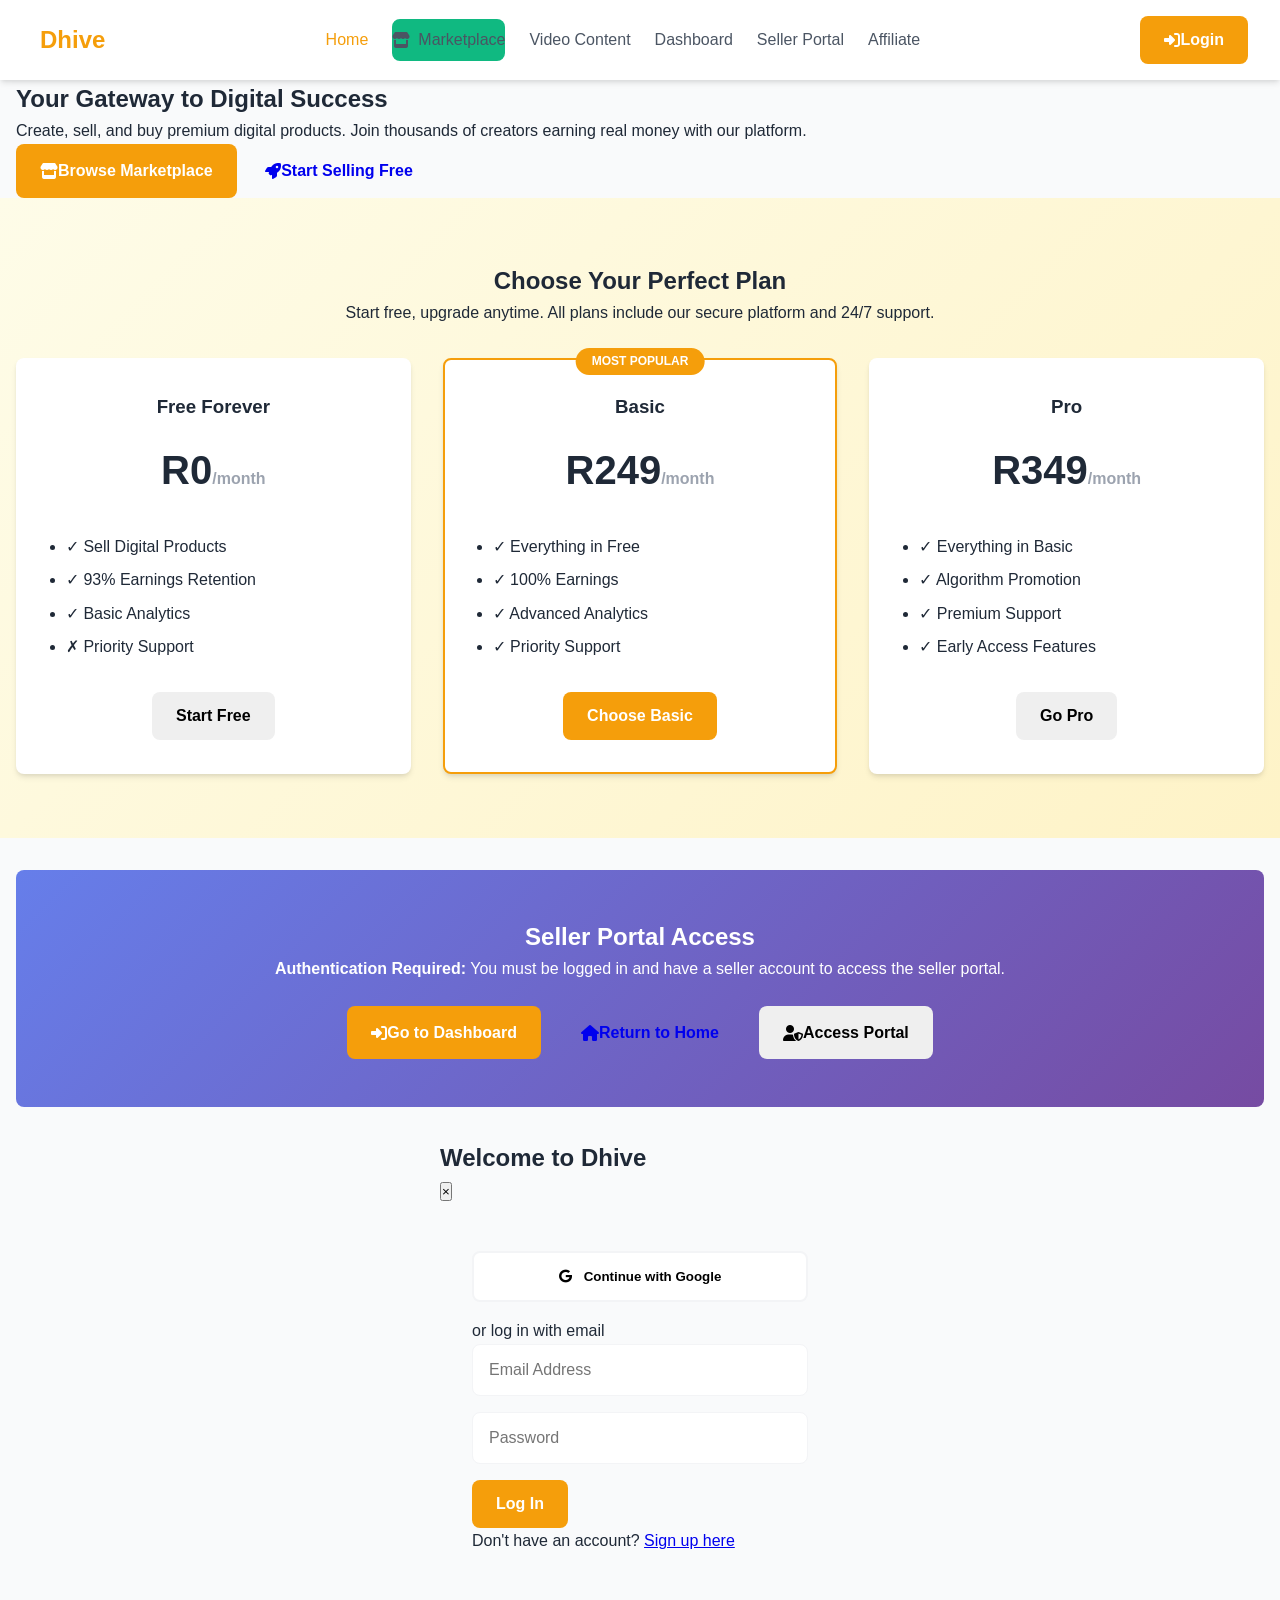
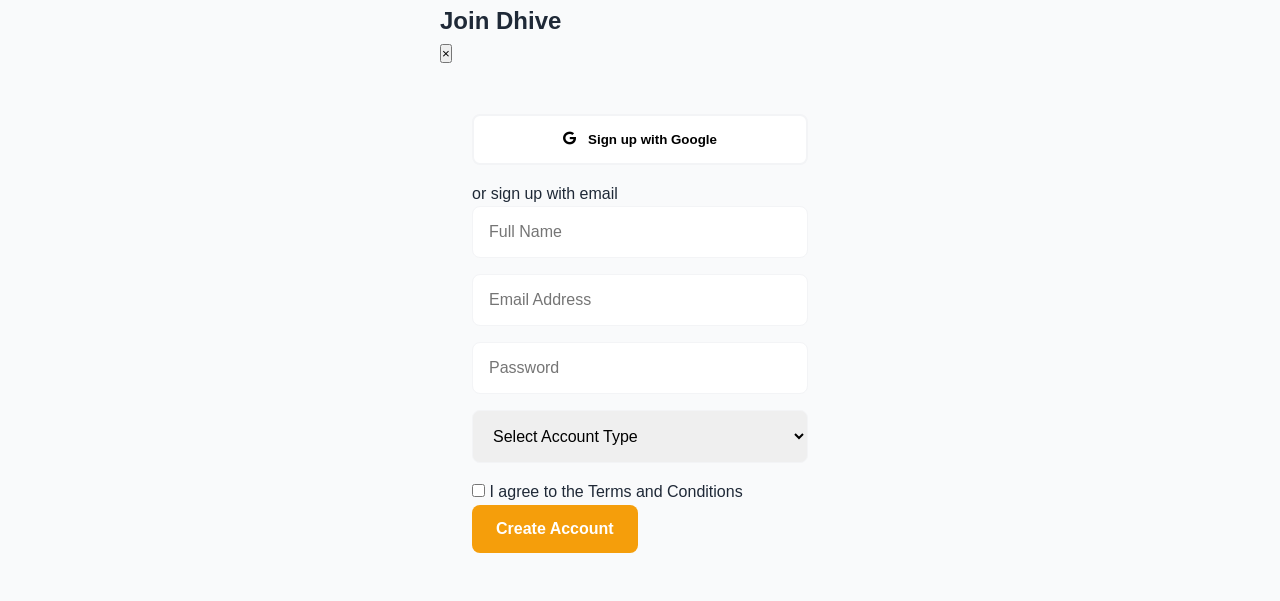
==== commit ae40bb89: "Update index.html" ====
--- a/index.html
+++ b/index.html
@@ -1,5 +1,3 @@
-<!-- Replace the entire index.html with this version while maintaining original styling -->
-
 <!DOCTYPE html>
 <html lang="en">
 <head>
@@ -8,51 +6,199 @@
     <title>Dhive - Professional Platform for Digital Products</title>
     <link rel="stylesheet" href="https://cdnjs.cloudflare.com/ajax/libs/font-awesome/6.4.0/css/all.min.css">
     <link href="https://fonts.googleapis.com/css2?family=Inter:wght@300;400;500;600;700;800&display=swap" rel="stylesheet">
-    <link rel="stylesheet" href="styles.css">
-    <link rel="stylesheet" href="mobile.css" media="screen and (max-width: 768px)">
-    <link rel="stylesheet" href="desktop.css" media="screen and (min-width: 769px)">
     <style>
-        /* ADDITIONAL STYLES FOR PLANS SECTION - Integrates with original design */
-        .plans-section-home {
-            padding: 6rem 0;
+        :root {
+            --primary: #f59e0b;
+            --primary-dark: #d97706;
+            --secondary: #10b981;
+            --danger: #ef4444;
+            --gray-light: #f3f4f6;
+            --gray: #9ca3af;
+            --gray-dark: #4b5563;
+            --dark: #1f2937;
+            --light: #ffffff;
+            --success: #10b981;
+            --warning: #f59e0b;
+            --info: #3b82f6;
+            --shadow: 0 4px 6px -1px rgba(0, 0, 0, 0.1), 0 2px 4px -1px rgba(0, 0, 0, 0.06);
+            --shadow-lg: 0 10px 15px -3px rgba(0, 0, 0, 0.1), 0 4px 6px -2px rgba(0, 0, 0, 0.05);
+            --radius: 8px;
+        }
+
+        * {
+            margin: 0;
+            padding: 0;
+            box-sizing: border-box;
+        }
+
+        body {
+            font-family: 'Inter', sans-serif;
+            background-color: #f9fafb;
+            color: var(--dark);
+            line-height: 1.6;
+            overflow-x: hidden;
+        }
+
+        /* Mobile-first responsive design */
+        .container {
+            width: 100%;
+            max-width: 1400px;
+            margin: 0 auto;
+            padding: 0 16px;
+        }
+
+        /* Header */
+        header {
+            background-color: var(--light);
+            box-shadow: var(--shadow);
+            position: sticky;
+            top: 0;
+            z-index: 1000;
+            padding: 0 16px;
+        }
+
+        nav {
+            display: flex;
+            justify-content: space-between;
+            align-items: center;
+            padding: 1rem 0;
+            flex-wrap: wrap;
+        }
+
+        .logo {
+            display: flex;
+            align-items: center;
+            font-size: 1.5rem;
+            font-weight: 800;
+            text-decoration: none;
+            color: var(--dark);
+        }
+
+        .logo span {
+            color: var(--primary);
+        }
+
+        /* Mobile Menu Button */
+        .mobile-menu-btn {
+            display: none;
+            background: none;
+            border: none;
+            font-size: 1.5rem;
+            color: var(--dark);
+            cursor: pointer;
+            padding: 0.5rem;
+            z-index: 1001;
+        }
+
+        /* Navigation Links */
+        .nav-links {
+            display: flex;
+            list-style: none;
+            gap: 1.5rem;
+            align-items: center;
+        }
+
+        .nav-links a {
+            text-decoration: none;
+            color: var(--gray-dark);
+            font-weight: 500;
+            transition: color 0.3s;
+            padding: 0.5rem 0;
+            position: relative;
+            white-space: nowrap;
+        }
+
+        .nav-links a:hover, .nav-links a.active {
+            color: var(--primary);
+        }
+
+        .user-section {
+            display: flex;
+            align-items: center;
+            gap: 1rem;
+        }
+
+        /* Mobile Navigation */
+        .mobile-nav {
+            position: fixed;
+            top: 76px;
+            left: 0;
+            width: 100%;
+            height: calc(100vh - 76px);
+            background: var(--light);
+            transform: translateX(-100%);
+            transition: transform 0.3s ease;
+            z-index: 999;
+            overflow-y: auto;
+            box-shadow: var(--shadow-lg);
+        }
+
+        .mobile-nav.active {
+            transform: translateX(0);
+        }
+
+        .mobile-nav-links {
+            list-style: none;
+            padding: 1.5rem;
+        }
+
+        .mobile-nav-links li {
+            margin-bottom: 0.5rem;
+        }
+
+        .mobile-nav-links a {
+            display: block;
+            padding: 1rem 1.5rem;
+            color: var(--dark);
+            text-decoration: none;
+            font-weight: 600;
+            border-radius: var(--radius);
+            transition: all 0.3s ease;
+            border-left: 4px solid transparent;
+        }
+
+        .mobile-nav-links a:hover,
+        .mobile-nav-links a.active {
+            background: rgba(245, 158, 11, 0.1);
+            color: var(--primary);
+            border-left-color: var(--primary);
+        }
+
+        /* Plans Section on Home Page */
+        .plans-showcase {
+            padding: 4rem 0;
             background: linear-gradient(135deg, #fefce8 0%, #fef3c7 100%);
         }
 
-        .plans-grid-home {
+        .plans-grid {
             display: grid;
-            grid-template-columns: 1fr;
+            grid-template-columns: repeat(auto-fit, minmax(280px, 1fr));
             gap: 2rem;
-            margin-top: 3rem;
-        }
-
-        @media (min-width: 768px) {
-            .plans-grid-home {
-                grid-template-columns: repeat(3, 1fr);
-            }
-        }
-
-        .plan-card-home {
+            margin-top: 2rem;
+        }
+
+        .plan-card {
             background: white;
-            border-radius: var(--border-radius);
+            border-radius: var(--radius);
             padding: 2rem;
+            box-shadow: var(--shadow);
+            transition: all 0.3s ease;
+            border: 2px solid transparent;
+            text-align: center;
+        }
+
+        .plan-card:hover {
+            transform: translateY(-5px);
             box-shadow: var(--shadow-lg);
-            border: 2px solid transparent;
-            transition: all 0.3s ease;
+            border-color: var(--primary);
+        }
+
+        .plan-card.popular {
             position: relative;
-        }
-
-        .plan-card-home:hover {
-            transform: translateY(-5px);
-            box-shadow: var(--shadow-xl);
-            border-color: var(--primary);
-        }
-
-        .plan-card-home.popular {
-            border-color: var(--primary);
-            position: relative;
-        }
-
-        .plan-badge-home {
+            border: 2px solid var(--primary);
+        }
+
+        .plan-badge {
             position: absolute;
             top: -12px;
             left: 50%;
@@ -60,117 +206,332 @@
             background: var(--primary);
             color: white;
             padding: 0.25rem 1rem;
-            border-radius: 50px;
+            border-radius: 20px;
             font-size: 0.75rem;
             font-weight: 600;
         }
 
-        .plan-header-home {
+        .plan-price {
+            font-size: 2.5rem;
+            font-weight: 800;
+            color: var(--dark);
+            margin: 1rem 0;
+        }
+
+        .plan-price span {
+            font-size: 1rem;
+            color: var(--gray);
+        }
+
+        /* Buttons - Mobile Optimized */
+        .btn {
+            display: inline-flex;
+            align-items: center;
+            justify-content: center;
+            padding: 0.875rem 1.5rem;
+            border-radius: var(--radius);
+            font-weight: 600;
+            cursor: pointer;
+            border: none;
+            transition: all 0.3s;
+            text-decoration: none;
+            font-size: 1rem;
+            min-height: 48px; /* Touch-friendly */
+            min-width: 48px;
+        }
+
+        .btn-primary {
+            background-color: var(--primary);
+            color: white;
+        }
+
+        .btn-primary:hover {
+            background-color: var(--primary-dark);
+            transform: translateY(-2px);
+        }
+
+        /* Marketplace Button */
+        .marketplace-btn {
+            background-color: var(--success);
+            color: white;
+            padding: 0.875rem 1.5rem;
+            border-radius: var(--radius);
+            text-decoration: none;
+            font-weight: 600;
+            display: inline-flex;
+            align-items: center;
+            gap: 0.5rem;
+            transition: all 0.3s;
+        }
+
+        .marketplace-btn:hover {
+            background-color: #0da271;
+            transform: translateY(-2px);
+        }
+
+        /* Forms - Mobile Optimized */
+        .auth-form {
+            width: 100%;
+            max-width: 400px;
+            margin: 0 auto;
+            padding: 2rem;
+        }
+
+        .form-input {
+            width: 100%;
+            padding: 1rem;
+            border: 1px solid var(--gray-light);
+            border-radius: var(--radius);
+            font-size: 1rem;
+            transition: all 0.3s;
+            margin-bottom: 1rem;
+        }
+
+        .form-input:focus {
+            outline: none;
+            border-color: var(--primary);
+            box-shadow: 0 0 0 3px rgba(245, 158, 11, 0.1);
+        }
+
+        /* Seller Portal Auth */
+        .seller-auth-section {
+            background: linear-gradient(135deg, #667eea 0%, #764ba2 100%);
+            color: white;
+            padding: 3rem 2rem;
+            border-radius: var(--radius);
             text-align: center;
-            margin-bottom: 2rem;
-        }
-
-        .plan-name-home {
-            font-size: 1.5rem;
-            font-weight: 700;
-            margin-bottom: 0.5rem;
-        }
-
-        .plan-price-home {
-            font-size: 3rem;
-            font-weight: 800;
-            color: var(--primary);
-        }
-
-        .plan-period-home {
-            color: var(--gray);
-            font-size: 0.875rem;
-        }
-
-        .plan-features-home {
-            list-style: none;
-            margin-bottom: 2rem;
-        }
-
-        .plan-features-home li {
+            margin: 2rem 0;
+        }
+
+        .seller-auth-buttons {
+            display: flex;
+            gap: 1rem;
+            justify-content: center;
+            flex-wrap: wrap;
+            margin-top: 1.5rem;
+        }
+
+        /* Video Player Enhancements */
+        .video-interaction {
+            display: flex;
+            gap: 0.5rem;
+            flex-wrap: wrap;
+            margin-top: 1rem;
+        }
+
+        .video-stat {
             display: flex;
             align-items: center;
+            gap: 0.5rem;
+            padding: 0.5rem 1rem;
+            background: var(--gray-light);
+            border-radius: 50px;
+            font-size: 0.875rem;
+            font-weight: 500;
+        }
+
+        .tip-options {
+            display: flex;
+            gap: 0.5rem;
+            flex-wrap: wrap;
+            margin-top: 1rem;
+        }
+
+        .tip-btn {
+            padding: 0.5rem 1rem;
+            border: 2px solid var(--primary);
+            background: transparent;
+            color: var(--primary);
+            border-radius: var(--radius);
+            cursor: pointer;
+            transition: all 0.3s;
+            font-weight: 600;
+        }
+
+        .tip-btn:hover {
+            background: var(--primary);
+            color: white;
+        }
+
+        .tip-btn.active {
+            background: var(--primary);
+            color: white;
+        }
+
+        /* Video Upload Restriction */
+        .upload-restriction {
+            background: rgba(239, 68, 68, 0.1);
+            border: 1px solid var(--danger);
+            color: var(--danger);
+            padding: 1rem;
+            border-radius: var(--radius);
+            margin: 1rem 0;
+            text-align: center;
+        }
+
+        /* Responsive Design */
+        @media (max-width: 768px) {
+            /* Mobile Navigation */
+            .mobile-menu-btn {
+                display: block;
+            }
+
+            .nav-links {
+                display: none;
+            }
+
+            /* Logo size */
+            .logo {
+                font-size: 1.25rem;
+            }
+
+            /* Container padding */
+            .container {
+                padding: 0 12px;
+            }
+
+            /* Plans grid */
+            .plans-grid {
+                grid-template-columns: 1fr;
+                gap: 1rem;
+            }
+
+            .plan-card {
+                padding: 1.5rem;
+            }
+
+            /* Button sizes */
+            .btn {
+                padding: 1rem 1.5rem;
+                font-size: 1rem;
+                width: 100%;
+                max-width: 100%;
+            }
+
+            /* Forms */
+            .auth-form {
+                padding: 1.5rem;
+            }
+
+            /* Seller portal buttons */
+            .seller-auth-buttons {
+                flex-direction: column;
+            }
+
+            /* Video interactions */
+            .video-interaction {
+                justify-content: center;
+            }
+
+            /* Hide affiliate button on mobile */
+            .nav-links li:has(a[href*="affiliate"]) {
+                display: none;
+            }
+
+            /* Move affiliate link to footer or other location */
+            .mobile-nav-links li:has(a[href*="affiliate"]) {
+                order: 10; /* Move to bottom */
+            }
+        }
+
+        @media (max-width: 480px) {
+            /* Extra small devices */
+            .container {
+                padding: 0 8px;
+            }
+
+            .logo {
+                font-size: 1.1rem;
+            }
+
+            .plan-price {
+                font-size: 2rem;
+            }
+
+            .btn {
+                padding: 0.875rem 1rem;
+                font-size: 0.9375rem;
+            }
+        }
+
+        @media (min-width: 769px) {
+            /* Desktop styles */
+            .mobile-nav {
+                display: none;
+            }
+
+            .nav-links {
+                display: flex;
+            }
+
+            /* Affiliate button positioning */
+            .nav-links li:has(a[href*="affiliate"]) {
+                margin-left: auto; /* Move to right side */
+                order: 2;
+            }
+        }
+
+        /* Tablet */
+        @media (min-width: 769px) and (max-width: 1024px) {
+            .nav-links {
+                gap: 1rem;
+            }
+
+            .plans-grid {
+                grid-template-columns: repeat(2, 1fr);
+            }
+        }
+
+        /* Utility classes */
+        .text-center {
+            text-align: center;
+        }
+
+        .mt-2 { margin-top: 0.5rem; }
+        .mt-4 { margin-top: 1rem; }
+        .mt-8 { margin-top: 2rem; }
+        .mb-2 { margin-bottom: 0.5rem; }
+        .mb-4 { margin-bottom: 1rem; }
+        .mb-8 { margin-bottom: 2rem; }
+
+        /* Ensure forms fit screen */
+        .modal-content {
+            width: 95%;
+            max-width: 400px;
+            margin: 1rem auto;
+        }
+
+        /* Google Auth Button */
+        .google-auth-btn {
+            display: flex;
+            align-items: center;
+            justify-content: center;
             gap: 0.75rem;
-            margin-bottom: 1rem;
-            font-size: 0.875rem;
-        }
-
-        .plan-features-home .fa-check {
-            color: var(--success);
-        }
-
-        .plan-features-home .disabled {
-            color: var(--gray);
-            opacity: 0.5;
-        }
-
-        /* Seller Auth Section */
-        .seller-auth-section-home {
-            background: linear-gradient(135deg, #667eea 0%, #764ba2 100%);
-            color: white;
-            padding: 3rem;
-            border-radius: var(--border-radius);
-            text-align: center;
-            margin: 2rem 0;
-        }
-
-        /* Mobile Menu Fix */
-        .mobile-nav-links li {
-            position: relative;
-        }
-
-        .mobile-nav-links .affiliate-item {
-            margin-top: 2rem;
-            border-top: 1px solid var(--gray-light);
-            padding-top: 1rem;
-        }
-
-        /* Video action buttons fix */
-        .video-action-btn {
-            min-height: 44px;
-            min-width: 44px;
-        }
-
-        /* Tip button styling */
-        .tip-btn {
-            background: linear-gradient(135deg, #ef4444, #dc2626);
-            color: white;
-        }
-
-        .tip-btn:hover {
-            background: linear-gradient(135deg, #dc2626, #b91c1c);
+            width: 100%;
+            padding: 1rem;
+            background: white;
+            border: 2px solid var(--gray-light);
+            border-radius: var(--radius);
+            font-weight: 600;
+            cursor: pointer;
+            transition: all 0.3s;
+            margin: 1rem 0;
+        }
+
+        .google-auth-btn:hover {
+            border-color: #4285F4;
+            background: rgba(66, 133, 244, 0.05);
         }
     </style>
 </head>
 <body>
-    <!-- Navigation -->
-    <header id="header">
+    <!-- Header -->
+    <header>
         <div class="container">
             <nav>
                 <a href="index.html" class="logo">
-                    <div class="bee-logo-container">
-                        <div class="bee-logo-animated">
-                            <div class="bee-wings">
-                                <div class="wing wing-left"></div>
-                                <div class="wing wing-right"></div>
-                            </div>
-                            <div class="bee-body">
-                                <div class="bee-stripe stripe-1"></div>
-                                <div class="bee-stripe stripe-2"></div>
-                                <div class="bee-stripe stripe-3"></div>
-                                <div class="bee-antennas">
-                                    <div class="antenna antenna-left"></div>
-                                    <div class="antenna antenna-right"></div>
-                                </div>
-                            </div>
-                        </div>
-                    </div>
-                    Dh<span>ive</span>
+                    <i class="fas fa-bee" style="color: var(--primary); margin-right: 0.5rem;"></i>
+                    <span>Dhive</span>
                 </a>
                 
                 <!-- Mobile Menu Button -->
@@ -181,21 +542,19 @@
                 <!-- Desktop Navigation -->
                 <ul class="nav-links" id="desktopNav">
                     <li><a href="index.html" class="active">Home</a></li>
-                    <li><a href="marketplace.html">Marketplace</a></li>
+                    <li><a href="marketplace.html" class="marketplace-btn">
+                        <i class="fas fa-store"></i> Marketplace
+                    </a></li>
                     <li><a href="videos.html">Video Content</a></li>
                     <li><a href="dashboard.html">Dashboard</a></li>
-                    <li><a href="seller.html">Sell on Dhive</a></li>
-                    <li><a href="plans.html">Pricing</a></li>
-                    <li class="affiliate-item"><a href="affiliate.html">Affiliate Program</a></li>
+                    <li><a href="seller.html">Seller Portal</a></li>
+                    <li><a href="affiliate.html">Affiliate</a></li>
                 </ul>
                 
-                <div class="nav-actions" id="navActions">
-                    <div class="user-wallet" id="userWallet" style="display: none;">
-                        <i class="fas fa-wallet"></i>
-                        <span id="walletBalance">0 Coins</span>
-                    </div>
-                    <button class="btn btn-outline" id="loginBtn">Log In</button>
-                    <button class="btn" id="signupBtn">Create Account</button>
+                <div class="user-section">
+                    <button class="btn btn-primary" id="loginBtn">
+                        <i class="fas fa-sign-in-alt"></i> Login
+                    </button>
                 </div>
             </nav>
         </div>
@@ -204,659 +563,289 @@
     <!-- Mobile Navigation Menu -->
     <div class="mobile-nav" id="mobileNav">
         <ul class="mobile-nav-links">
-            <li><a href="index.html" onclick="toggleMobileMenu()">Home</a></li>
-            <li><a href="marketplace.html" onclick="toggleMobileMenu()">Marketplace</a></li>
-            <li><a href="videos.html" onclick="toggleMobileMenu()">Video Content</a></li>
-            <li><a href="dashboard.html" onclick="toggleMobileMenu()">Dashboard</a></li>
-            <li><a href="seller.html" onclick="toggleMobileMenu()">Sell on Dhive</a></li>
-            <li><a href="plans.html" onclick="toggleMobileMenu()">Pricing</a></li>
-            <li><a href="profile.html" onclick="toggleMobileMenu()">My Profile</a></li>
-            <li class="affiliate-item"><a href="affiliate.html" onclick="toggleMobileMenu()">Affiliate Program</a></li>
-            <li><a href="terms.html" onclick="toggleMobileMenu()">Terms</a></li>
+            <li><a href="index.html" class="active" onclick="toggleMobileMenu()">Home</a></li>
+            <li><a href="marketplace.html" onclick="toggleMobileMenu()">
+                <i class="fas fa-store"></i> Marketplace
+            </a></li>
+            <li><a href="videos.html" onclick="toggleMobileMenu()">
+                <i class="fas fa-video"></i> Video Content
+            </a></li>
+            <li><a href="dashboard.html" onclick="toggleMobileMenu()">
+                <i class="fas fa-tachometer-alt"></i> Dashboard
+            </a></li>
+            <li><a href="seller.html" onclick="toggleMobileMenu()">
+                <i class="fas fa-store"></i> Seller Portal
+            </a></li>
+            <li><a href="affiliate.html" onclick="toggleMobileMenu()">
+                <i class="fas fa-handshake"></i> Affiliate
+            </a></li>
+            <li><a href="plans.html" onclick="toggleMobileMenu()">
+                <i class="fas fa-tag"></i> Pricing Plans
+            </a></li>
         </ul>
     </div>
 
-    <!-- Hero Section (ORIGINAL - NO CHANGES) -->
+    <!-- Hero Section -->
     <section class="hero">
         <div class="container">
             <div class="hero-content">
                 <div class="hero-text">
                     <h1>Your Gateway to Digital Success</h1>
-                    <p>Create, sell, and buy premium digital products. Join thousands of creators earning real money with our platform. No account needed to start shopping!</p>
+                    <p>Create, sell, and buy premium digital products. Join thousands of creators earning real money with our platform.</p>
                     <div class="hero-actions">
-                        <a href="marketplace.html" class="btn">
+                        <a href="marketplace.html" class="btn btn-primary">
                             <i class="fas fa-store"></i> Browse Marketplace
                         </a>
-                        <a href="seller.html" class="btn btn-accent">
+                        <a href="seller.html" class="btn">
                             <i class="fas fa-rocket"></i> Start Selling Free
                         </a>
-                    </div>
-                    <div class="hero-stats">
-                        <div class="stat-item">
-                            <div class="stat-number" id="creatorsCount">0</div>
-                            <div class="stat-label">Active Creators</div>
-                        </div>
-                        <div class="stat-item">
-                            <div class="stat-number" id="productsCount">0</div>
-                            <div class="stat-label">Products Sold</div>
-                        </div>
-                        <div class="stat-item">
-                            <div class="stat-number" id="earningsCount">R0</div>
-                            <div class="stat-label">Creator Earnings</div>
-                        </div>
-                    </div>
-                </div>
-                <div class="hero-image">
-                    <div class="floating-cards">
-                        <div class="card card-1">
-                            <h3><i class="fas fa-bolt" style="color: var(--primary);"></i> Instant Delivery</h3>
-                            <p style="color: var(--gray); margin-top: 1rem;">Digital products delivered automatically after purchase</p>
-                        </div>
-                        <div class="card card-2">
-                            <h3><i class="fas fa-shield-alt" style="color: var(--primary);"></i> Secure Platform</h3>
-                            <p style="color: var(--gray); margin-top: 1rem;">Bank-level security for all transactions and data</p>
-                        </div>
-                        <div class="card card-3">
-                            <h3><i class="fas fa-globe" style="color: var(--primary);"></i> Global Reach</h3>
-                            <p style="color: var(--gray); margin-top: 1rem;">Sell to customers worldwide with multi-currency support</p>
-                        </div>
                     </div>
                 </div>
             </div>
         </div>
     </section>
 
-    <!-- ADDED: Plans Section on Home Page -->
-    <section class="plans-section-home">
+    <!-- Plans Section on Home Page -->
+    <section class="plans-showcase">
         <div class="container">
-            <div class="section-header">
+            <div class="text-center mb-8">
                 <h2>Choose Your Perfect Plan</h2>
                 <p>Start free, upgrade anytime. All plans include our secure platform and 24/7 support.</p>
             </div>
             
-            <div class="plans-grid-home">
+            <div class="plans-grid">
                 <!-- Free Plan -->
-                <div class="plan-card-home">
-                    <div class="plan-header-home">
-                        <h3 class="plan-name-home">Free Forever</h3>
-                        <div class="plan-price-home">R0</div>
-                        <div class="plan-period-home">per month</div>
-                    </div>
-                    <ul class="plan-features-home">
-                        <li><i class="fas fa-check"></i> Sell Digital Products</li>
-                        <li><i class="fas fa-check"></i> 2% Transaction Fee per R10</li>
-                        <li><i class="fas fa-check"></i> 1% Withdrawal Fee</li>
-                        <li><i class="fas fa-times disabled"></i> Live Chat Support</li>
-                        <li><i class="fas fa-times disabled"></i> Algorithm Promotion</li>
+                <div class="plan-card">
+                    <h3>Free Forever</h3>
+                    <div class="plan-price">R0<span>/month</span></div>
+                    <ul style="text-align: left; margin: 2rem 0; padding-left: 1rem;">
+                        <li style="margin-bottom: 0.5rem;">✓ Sell Digital Products</li>
+                        <li style="margin-bottom: 0.5rem;">✓ 93% Earnings Retention</li>
+                        <li style="margin-bottom: 0.5rem;">✓ Basic Analytics</li>
+                        <li style="margin-bottom: 0.5rem;">✗ Priority Support</li>
                     </ul>
-                    <button class="btn btn-outline w-100" onclick="selectPlan('free')">
-                        Start Free
-                    </button>
+                    <button class="btn" onclick="selectPlan('free')">Start Free</button>
                 </div>
 
                 <!-- Basic Plan -->
-                <div class="plan-card-home popular">
-                    <div class="plan-badge-home">MOST POPULAR</div>
-                    <div class="plan-header-home">
-                        <h3 class="plan-name-home">Basic</h3>
-                        <div class="plan-price-home">R249</div>
-                        <div class="plan-period-home">per month</div>
-                    </div>
-                    <ul class="plan-features-home">
-                        <li><i class="fas fa-check"></i> Everything in Free</li>
-                        <li><i class="fas fa-check"></i> Live Chat Support</li>
-                        <li><i class="fas fa-check"></i> No Transaction Fees</li>
-                        <li><i class="fas fa-check"></i> Withdrawal Fees Only</li>
-                        <li><i class="fas fa-times disabled"></i> Algorithm Promotion</li>
+                <div class="plan-card popular">
+                    <div class="plan-badge">MOST POPULAR</div>
+                    <h3>Basic</h3>
+                    <div class="plan-price">R249<span>/month</span></div>
+                    <ul style="text-align: left; margin: 2rem 0; padding-left: 1rem;">
+                        <li style="margin-bottom: 0.5rem;">✓ Everything in Free</li>
+                        <li style="margin-bottom: 0.5rem;">✓ 100% Earnings</li>
+                        <li style="margin-bottom: 0.5rem;">✓ Advanced Analytics</li>
+                        <li style="margin-bottom: 0.5rem;">✓ Priority Support</li>
                     </ul>
-                    <button class="btn w-100" onclick="selectPlan('basic')">
-                        Choose Basic
-                    </button>
+                    <button class="btn btn-primary" onclick="selectPlan('basic')">Choose Basic</button>
                 </div>
 
                 <!-- Pro Plan -->
-                <div class="plan-card-home">
-                    <div class="plan-header-home">
-                        <h3 class="plan-name-home">Pro</h3>
-                        <div class="plan-price-home">R349</div>
-                        <div class="plan-period-home">per month</div>
-                    </div>
-                    <ul class="plan-features-home">
-                        <li><i class="fas fa-check"></i> Everything in Basic</li>
-                        <li><i class="fas fa-check"></i> Algorithm Content Push</li>
-                        <li><i class="fas fa-check"></i> Priority Support</li>
-                        <li><i class="fas fa-check"></i> No Transaction Fees</li>
-                        <li><i class="fas fa-check"></i> No Withdrawal Fees</li>
+                <div class="plan-card">
+                    <h3>Pro</h3>
+                    <div class="plan-price">R349<span>/month</span></div>
+                    <ul style="text-align: left; margin: 2rem 0; padding-left: 1rem;">
+                        <li style="margin-bottom: 0.5rem;">✓ Everything in Basic</li>
+                        <li style="margin-bottom: 0.5rem;">✓ Algorithm Promotion</li>
+                        <li style="margin-bottom: 0.5rem;">✓ Premium Support</li>
+                        <li style="margin-bottom: 0.5rem;">✓ Early Access Features</li>
                     </ul>
-                    <button class="btn w-100" onclick="selectPlan('pro')">
-                        Go Pro
-                    </button>
+                    <button class="btn" onclick="selectPlan('pro')">Go Pro</button>
                 </div>
             </div>
         </div>
     </section>
 
-    <!-- Real-time Counters (ORIGINAL - NO CHANGES) -->
-    <section class="counter-section">
-        <div class="container">
-            <div class="counters-container">
-                <div class="counter-item" id="creatorsCounter">
-                    <span class="counter-value" id="creatorsCountBig">0</span>
-                    <div class="counter-label">Active Creators</div>
-                </div>
-                <div class="counter-item" id="productsCounter">
-                    <span class="counter-value" id="productsCountBig">0</span>
-                    <div class="counter-label">Products Sold</div>
-                </div>
-                <div class="counter-item" id="earningsCounter">
-                    <span class="counter-value" id="earningsCountBig">R0</span>
-                    <div class="counter-label">Creator Earnings</div>
-                </div>
-                <div class="counter-item" id="usersCounter">
-                    <span class="counter-value" id="usersCount">0</span>
-                    <div class="counter-label">Registered Users</div>
-                </div>
-            </div>
-        </div>
-    </section>
-
-    <!-- ADDED: Seller Portal Access Section -->
+    <!-- Seller Portal Auth Section -->
     <div class="container">
-        <div class="seller-auth-section-home">
+        <div class="seller-auth-section">
             <h2>Seller Portal Access</h2>
-            <p>You must be logged in and have a seller account to access the seller portal.</p>
-            <div style="display: flex; gap: 1rem; justify-content: center; margin-top: 1.5rem;">
-                <a href="dashboard.html" class="btn" style="background: white; color: #667eea;">
+            <p><strong>Authentication Required:</strong> You must be logged in and have a seller account to access the seller portal.</p>
+            <div class="seller-auth-buttons">
+                <a href="dashboard.html" class="btn btn-primary">
                     <i class="fas fa-sign-in-alt"></i> Go to Dashboard
                 </a>
-                <a href="index.html" class="btn btn-outline" style="background: rgba(255,255,255,0.1); color: white;">
+                <a href="index.html" class="btn">
                     <i class="fas fa-home"></i> Return to Home
                 </a>
+                <button class="btn" onclick="openLoginModal()">
+                    <i class="fas fa-user-shield"></i> Access Portal
+                </button>
             </div>
         </div>
     </div>
 
-    <!-- Features Section (ORIGINAL - NO CHANGES) -->
-    <section class="features">
-        <div class="container">
-            <div class="section-header">
-                <h2>Why Creators Love Dhive</h2>
-                <p>Built with creators in mind, our platform offers everything you need to build a successful digital business</p>
-            </div>
-            <div class="features-grid">
-                <div class="feature-card">
-                    <div class="feature-icon">
-                        <i class="fas fa-coins"></i>
-                    </div>
-                    <h3>Fair Revenue Model</h3>
-                    <p>Keep 93% of every sale on our free plan. Upgrade to Pro for 100% earnings. Buy with 1:1 ratio, withdraw with 2:1 for creators.</p>
-                </div>
-                <div class="feature-card">
-                    <div class="feature-icon">
-                        <i class="fas fa-users"></i>
-                    </div>
-                    <h3>No Account Shopping</h3>
-                    <p>Visitors can purchase products instantly without creating accounts. Full features unlocked with easy signup.</p>
-                </div>
-                <div class="feature-card">
-                    <div class="feature-icon">
-                        <i class="fas fa-shield-alt"></i>
-                    </div>
-                    <h3>Advanced DRM Protection</h3>
-                    <p>Your digital content stays protected with multi-layer security. Watermarking, encryption, and download limits.</p>
-                </div>
-                <div class="feature-card">
-                    <div class="feature-icon">
-                        <i class="fas fa-video"></i>
-                    </div>
-                    <h3>Video Content Platform</h3>
-                    <p>Stream, like, and tip creators directly. Built-in video player with previews and secure content delivery.</p>
-                </div>
-                <div class="feature-card">
-                    <div class="feature-icon">
-                        <i class="fas fa-chart-line"></i>
-                    </div>
-                    <h3>Smart Analytics Dashboard</h3>
-                    <p>Real-time insights on sales, customer behavior, and product performance. Make data-driven decisions.</p>
-                </div>
-                <div class="feature-card">
-                    <div class="feature-icon">
-                        <i class="fas fa-handshake"></i>
-                    </div>
-                    <h3>Affiliate Program</h3>
-                    <p>Earn 10% commission on every referral. Build your network and earn passive income.</p>
-                </div>
-            </div>
-        </div>
-    </section>
-
-    <!-- Stats Section (ORIGINAL - NO CHANGES) -->
-    <section class="stats">
-        <div class="container">
-            <div class="stats-content">
-                <div class="section-header" style="color: white;">
-                    <h2>Platform Success in Numbers</h2>
-                    <p>Join a thriving community of digital creators and buyers</p>
-                </div>
-                <div class="stats-grid">
-                    <div class="stat-item-large">
-                        <h3>0%</h3>
-                        <p>Transaction Fees on Pro Plan</p>
-                    </div>
-                    <div class="stat-item-large">
-                        <h3>R0.50</h3>
-                        <p>Minimum Tip Amount</p>
-                    </div>
-                    <div class="stat-item-large">
-                        <h3>2:1</h3>
-                        <p>Digi-Coins Withdrawal Ratio</p>
-                    </div>
-                    <div class="stat-item-large">
-                        <h3>R50</h3>
-                        <p>Minimum Withdrawal</p>
-                    </div>
-                </div>
-            </div>
-        </div>
-    </section>
-
-    <!-- Featured Products Preview (ORIGINAL - NO CHANGES) -->
-    <section class="featured-products">
-        <div class="container">
-            <div class="section-header">
-                <h2>Trending Digital Products</h2>
-                <p>Browse our curated selection of best-selling digital products. Purchase instantly without an account.</p>
-            </div>
-            <div class="products-grid" id="featuredProducts">
-                <!-- Featured products will be loaded by JavaScript -->
-            </div>
-            <div class="text-center mt-4">
-                <a href="marketplace.html" class="btn btn-outline">
-                    <i class="fas fa-store"></i> View All Products
-                </a>
-            </div>
-        </div>
-    </section>
-
-    <!-- CTA Section (ORIGINAL - NO CHANGES) -->
-    <section class="cta">
-        <div class="container">
-            <div class="cta-content">
-                <h2>Start Your Digital Business Today</h2>
-                <p>Join thousands of creators who trust Dhive to sell their digital products securely. Free forever plan with no hidden fees.</p>
-                <div class="cta-actions">
-                    <a href="seller.html" class="btn">
-                        <i class="fas fa-rocket"></i> Start Selling Free
-                    </a>
-                    <button class="btn btn-outline" id="buyerSignup">
-                        <i class="fas fa-user-plus"></i> Create Buyer Account
-                    </button>
-                </div>
-            </div>
-        </div>
-    </section>
-
-    <!-- Footer (ORIGINAL - NO CHANGES) -->
-    <footer>
-        <div class="container">
-            <div class="footer-content">
-                <div class="footer-column">
-                    <h3>Dhive</h3>
-                    <p>Professional platform for digital content creators. Built with ❤️ for the creator economy.</p>
-                </div>
-                <div class="footer-column">
-                    <h3>Platform</h3>
-                    <ul class="footer-links">
-                        <li><a href="index.html">Home</a></li>
-                        <li><a href="marketplace.html">Marketplace</a></li>
-                        <li><a href="videos.html">Video Content</a></li>
-                        <li><a href="dashboard.html">Dashboard</a></li>
-                    </ul>
-                </div>
-                <div class="footer-column">
-                    <h3>For Creators</h3>
-                    <ul class="footer-links">
-                        <li><a href="seller.html">Sell on Dhive</a></li>
-                        <li><a href="plans.html">Pricing Plans</a></li>
-                        <li><a href="affiliate.html">Affiliate Program</a></li>
-                        <li><a href="#" id="creatorResources">Creator Resources</a></li>
-                    </ul>
-                </div>
-                <div class="footer-column">
-                    <h3>Support</h3>
-                    <ul class="footer-links">
-                        <li><a href="#" id="helpCenter">Help Center</a></li>
-                        <li><a href="#" id="contactUs">Contact Us</a></li>
-                        <li><a href="terms.html">Terms of Service</a></li>
-                        <li><a href="#" id="privacyPolicy">Privacy Policy</a></li>
-                    </ul>
-                </div>
-            </div>
-            <div class="footer-bottom">
-                <div class="copyright">
-                    &copy; 2024 Dhive. All rights reserved. Made with <i class="fas fa-heart" style="color: var(--primary);"></i> for creators.
-                </div>
-                <div class="social-links">
-                    <a href="#"><i class="fab fa-twitter"></i></a>
-                    <a href="#"><i class="fab fa-facebook"></i></a>
-                    <a href="#"><i class="fab fa-instagram"></i></a>
-                    <a href="#"><i class="fab fa-linkedin"></i></a>
-                    <a href="#"><i class="fab fa-youtube"></i></a>
-                </div>
-            </div>
-        </div>
-    </footer>
-
-    <!-- Modals (ORIGINAL - UPDATED FOR FIXED FUNCTIONALITY) -->
     <!-- Login Modal -->
     <div class="modal" id="loginModal">
         <div class="modal-content">
-            <button class="modal-close" onclick="closeModal('loginModal')">&times;</button>
             <div class="modal-header">
-                <h2>Welcome Back!</h2>
-                <p>Log in to access your account and continue your journey</p>
+                <h2>Welcome to Dhive</h2>
+                <button class="modal-close" onclick="closeModal('loginModal')">&times;</button>
             </div>
-            <form id="loginForm" onsubmit="return handleLogin(event)">
-                <button type="button" class="google-auth-btn" onclick="loginWithGoogle()">
-                    <i class="fab fa-google"></i> Log in with Google
-                </button>
-                <div class="auth-divider">
-                    <span>or log in with email</span>
-                </div>
-                <div class="form-group">
-                    <label class="form-label">Email Address</label>
-                    <input type="email" class="form-input" id="loginEmail" required>
-                </div>
-                <div class="form-group">
-                    <label class="form-label">Password</label>
-                    <input type="password" class="form-input" id="loginPassword" required>
-                </div>
-                <button type="submit" class="btn w-100">Log In</button>
-                <div class="form-footer">
-                    <p>Don't have an account? <a href="#" onclick="closeModal('loginModal'); openModal('signupModal')">Sign up here</a></p>
-                    <p><a href="#" onclick="forgotPassword()">Forgot password?</a></p>
-                </div>
-            </form>
+            <div class="modal-body">
+                <form id="loginForm" class="auth-form">
+                    <button type="button" class="google-auth-btn" onclick="loginWithGoogle()">
+                        <i class="fab fa-google"></i> Continue with Google
+                    </button>
+                    
+                    <div class="auth-divider">
+                        <span>or log in with email</span>
+                    </div>
+                    
+                    <input type="email" class="form-input" placeholder="Email Address" required>
+                    <input type="password" class="form-input" placeholder="Password" required>
+                    
+                    <button type="submit" class="btn btn-primary w-100">Log In</button>
+                    
+                    <div class="form-footer">
+                        <p>Don't have an account? <a href="#" onclick="openSignupModal()">Sign up here</a></p>
+                    </div>
+                </form>
+            </div>
         </div>
     </div>
 
     <!-- Signup Modal -->
     <div class="modal" id="signupModal">
         <div class="modal-content">
-            <button class="modal-close" onclick="closeModal('signupModal')">&times;</button>
             <div class="modal-header">
-                <h2>Join the Hive!</h2>
-                <p>Create your account and start your digital journey today</p>
+                <h2>Join Dhive</h2>
+                <button class="modal-close" onclick="closeModal('signupModal')">&times;</button>
             </div>
-            <form id="signupForm" onsubmit="return handleSignup(event)">
-                <button type="button" class="google-auth-btn" onclick="signupWithGoogle()">
-                    <i class="fab fa-google"></i> Sign up with Google
-                </button>
-                <div class="auth-divider">
-                    <span>or continue with email</span>
-                </div>
-                <div class="form-group">
-                    <label class="form-label">Full Name *</label>
-                    <input type="text" class="form-input" id="signupName" required>
-                </div>
-                <div class="form-group">
-                    <label class="form-label">Email Address *</label>
-                    <input type="email" class="form-input" id="signupEmail" required>
-                </div>
-                <div class="form-group">
-                    <label class="form-label">Password *</label>
-                    <input type="password" class="form-input" id="signupPassword" required>
-                </div>
-                <div class="form-group">
-                    <label class="form-label">Account Type *</label>
-                    <select class="form-input" id="accountType" required>
-                        <option value="">Select account type</option>
-                        <option value="buyer">Buyer Account (Purchase Only)</option>
-                        <option value="seller">Seller Account (Sell Products)</option>
-                        <option value="both">Both (Buyer & Seller)</option>
+            <div class="modal-body">
+                <form id="signupForm" class="auth-form">
+                    <button type="button" class="google-auth-btn" onclick="signupWithGoogle()">
+                        <i class="fab fa-google"></i> Sign up with Google
+                    </button>
+                    
+                    <div class="auth-divider">
+                        <span>or sign up with email</span>
+                    </div>
+                    
+                    <input type="text" class="form-input" placeholder="Full Name" required>
+                    <input type="email" class="form-input" placeholder="Email Address" required>
+                    <input type="password" class="form-input" placeholder="Password" required>
+                    
+                    <select class="form-input" required>
+                        <option value="">Select Account Type</option>
+                        <option value="buyer">Buyer Account</option>
+                        <option value="seller">Seller Account</option>
                     </select>
-                </div>
-                <div class="terms-acceptance">
-                    <input type="checkbox" id="acceptTerms" required>
-                    <label for="acceptTerms">I agree to the <a href="terms.html">Terms and Conditions</a></label>
-                </div>
-                <button type="submit" class="btn w-100">Create Account</button>
-                <div class="form-footer">
-                    <p>Already have an account? <a href="#" onclick="closeModal('signupModal'); openModal('loginModal')">Log in here</a></p>
-                </div>
-            </form>
+                    
+                    <div class="terms-acceptance">
+                        <input type="checkbox" id="acceptTerms" required>
+                        <label for="acceptTerms">I agree to the Terms and Conditions</label>
+                    </div>
+                    
+                    <button type="submit" class="btn btn-primary w-100">Create Account</button>
+                </form>
+            </div>
         </div>
     </div>
 
-    <!-- Cart Notification -->
-    <div id="cartNotification">
-        <span id="cartMessage"></span>
-        <button class="btn btn-outline" onclick="viewCart()">View Cart</button>
-    </div>
-
-    <script src="script.js"></script>
     <script>
-        // FIXED FUNCTIONALITY SCRIPT
+        // Mobile Menu Toggle
+        function toggleMobileMenu() {
+            const mobileNav = document.getElementById('mobileNav');
+            const menuIcon = document.querySelector('#mobileMenuBtn i');
+            
+            mobileNav.classList.toggle('active');
+            
+            if (mobileNav.classList.contains('active')) {
+                menuIcon.classList.remove('fa-bars');
+                menuIcon.classList.add('fa-times');
+                document.body.style.overflow = 'hidden';
+            } else {
+                menuIcon.classList.remove('fa-times');
+                menuIcon.classList.add('fa-bars');
+                document.body.style.overflow = 'auto';
+            }
+        }
+
+        // Close mobile menu when clicking outside
+        document.addEventListener('click', (e) => {
+            const mobileNav = document.getElementById('mobileNav');
+            const menuBtn = document.getElementById('mobileMenuBtn');
+            
+            if (mobileNav.classList.contains('active') && 
+                !mobileNav.contains(e.target) && 
+                !menuBtn.contains(e.target)) {
+                toggleMobileMenu();
+            }
+        });
+
+        // Modal Functions
+        function openLoginModal() {
+            document.getElementById('loginModal').classList.add('active');
+            document.body.style.overflow = 'hidden';
+        }
+
+        function openSignupModal() {
+            closeModal('loginModal');
+            document.getElementById('signupModal').classList.add('active');
+        }
+
+        function closeModal(modalId) {
+            document.getElementById(modalId).classList.remove('active');
+            document.body.style.overflow = 'auto';
+        }
+
+        // Google Auth Functions
+        function loginWithGoogle() {
+            // Simulate Google auth
+            alert('Google authentication would be implemented here');
+            // In production, this would redirect to Google OAuth
+        }
+
+        function signupWithGoogle() {
+            loginWithGoogle();
+        }
+
+        // Plan Selection
+        function selectPlan(plan) {
+            alert(`Selected ${plan} plan`);
+            // In production, this would redirect to checkout or update account
+        }
+
+        // Form Submission
+        document.getElementById('loginForm')?.addEventListener('submit', function(e) {
+            e.preventDefault();
+            // Handle login logic
+            closeModal('loginModal');
+            alert('Login successful!');
+        });
+
+        document.getElementById('signupForm')?.addEventListener('submit', function(e) {
+            e.preventDefault();
+            // Handle signup logic
+            closeModal('signupModal');
+            alert('Account created successfully!');
+        });
+
+        // Initialize
         document.addEventListener('DOMContentLoaded', function() {
-            // Initialize platform with original functionality
-            initPlatform();
+            // Add event listeners
+            document.getElementById('loginBtn').addEventListener('click', openLoginModal);
             
-            // Add plan selection functionality
-            window.selectPlan = function(plan) {
-                if (!currentUser) {
-                    showNotification('Please create an account first', 'warning');
-                    openModal('signupModal');
-                    return;
-                }
-                
-                showNotification(`Selected ${plan} plan successfully!`, 'success');
-                
-                if (plan !== 'free') {
-                    setTimeout(() => {
-                        showNotification('Redirecting to payment gateway...', 'info');
-                    }, 1000);
-                }
-            };
-            
-            // Update login/signup buttons with original functionality
-            document.getElementById('loginBtn').addEventListener('click', function() {
-                if (currentUser) {
-                    window.location.href = 'dashboard.html';
-                } else {
-                    openModal('loginModal');
+            // Close modals on outside click
+            document.querySelectorAll('.modal').forEach(modal => {
+                modal.addEventListener('click', function(e) {
+                    if (e.target === this) {
+                        closeModal(this.id);
+                    }
+                });
+            });
+
+            // Close modals on escape key
+            document.addEventListener('keydown', function(e) {
+                if (e.key === 'Escape') {
+                    document.querySelectorAll('.modal.active').forEach(modal => {
+                        closeModal(modal.id);
+                    });
                 }
             });
-            
-            document.getElementById('signupBtn').addEventListener('click', function() {
-                if (currentUser) {
-                    logoutUser();
-                } else {
-                    openModal('signupModal');
-                }
-            });
-            
-            // Fixed login handler
-            window.handleLogin = async function(e) {
-                e.preventDefault();
-                
-                const email = document.getElementById('loginEmail').value;
-                const password = document.getElementById('loginPassword').value;
-                
-                if (!email || !password) {
-                    showNotification('Please fill in all fields', 'error');
-                    return false;
-                }
-                
-                try {
-                    // Use original login function
-                    const success = await userLogin(email, password);
-                    if (success) {
-                        closeModal('loginModal');
-                        showNotification('Login successful!', 'success');
-                    }
-                    return success;
-                } catch (error) {
-                    showNotification('Login failed. Please try again.', 'error');
-                    return false;
-                }
-            };
-            
-            // Fixed signup handler
-            window.handleSignup = async function(e) {
-                e.preventDefault();
-                
-                const name = document.getElementById('signupName').value;
-                const email = document.getElementById('signupEmail').value;
-                const password = document.getElementById('signupPassword').value;
-                const accountType = document.getElementById('accountType').value;
-                const acceptTerms = document.getElementById('acceptTerms').checked;
-                
-                if (!name || !email || !password || !accountType) {
-                    showNotification('Please fill in all fields', 'error');
-                    return false;
-                }
-                
-                if (!acceptTerms) {
-                    showNotification('Please accept the Terms and Conditions', 'error');
-                    return false;
-                }
-                
-                if (password.length < 6) {
-                    showNotification('Password must be at least 6 characters', 'error');
-                    return false;
-                }
-                
-                try {
-                    // Use original signup function
-                    const success = await userSignup(name, email, password, accountType);
-                    if (success) {
-                        closeModal('signupModal');
-                        showNotification('Account created successfully!', 'success');
-                    }
-                    return success;
-                } catch (error) {
-                    showNotification('Signup failed. Please try again.', 'error');
-                    return false;
-                }
-            };
-            
-            // Google auth with original functionality
-            window.loginWithGoogle = async function() {
-                showNotification('Redirecting to Google authentication...', 'info');
-                
-                // Use original Google auth function
-                const success = await googleAuth();
-                if (success) {
-                    closeModal('loginModal');
-                    showNotification('Logged in with Google successfully!', 'success');
-                }
-            };
-            
-            window.signupWithGoogle = function() {
-                loginWithGoogle();
-                closeModal('signupModal');
-            };
         });
-        
-        // Helper functions that integrate with original script.js
-        async function userLogin(email, password) {
-            // This would integrate with your original login logic
-            return new Promise(resolve => {
-                setTimeout(() => {
-                    currentUser = {
-                        id: Date.now().toString(),
-                        name: email.split('@')[0],
-                        email: email,
-                        isSeller: false,
-                        avatar: email.charAt(0).toUpperCase(),
-                        joined: new Date().toISOString()
-                    };
-                    
-                    localStorage.setItem('digihive_user', JSON.stringify(currentUser));
-                    updateUserUI();
-                    resolve(true);
-                }, 1000);
-            });
-        }
-        
-        async function userSignup(name, email, password, accountType) {
-            return new Promise(resolve => {
-                setTimeout(() => {
-                    currentUser = {
-                        id: Date.now().toString(),
-                        name: name,
-                        email: email,
-                        isSeller: accountType.includes('seller'),
-                        avatar: name.charAt(0).toUpperCase(),
-                        joined: new Date().toISOString()
-                    };
-                    
-                    localStorage.setItem('digihive_user', JSON.stringify(currentUser));
-                    updateUserUI();
-                    resolve(true);
-                }, 1000);
-            });
-        }
-        
-        async function googleAuth() {
-            return new Promise(resolve => {
-                setTimeout(() => {
-                    currentUser = {
-                        id: 'google_' + Date.now().toString(),
-                        name: 'Google User',
-                        email: 'googleuser@example.com',
-                        isSeller: false,
-                        avatar: 'G',
-                        googleAuth: true,
-                        joined: new Date().toISOString()
-                    };
-                    
-                    localStorage.setItem('digihive_user', JSON.stringify(currentUser));
-                    updateUserUI();
-                    resolve(true);
-                }, 1000);
-            });
-        }
-        
-        function logoutUser() {
-            if (confirm('Are you sure you want to logout?')) {
-                currentUser = null;
-                localStorage.removeItem('digihive_user');
-                updateUserUI();
-                showNotification('Logged out successfully.', 'info');
-            }
-        }
-        
-        function updateUserUI() {
-            const userWallet = document.getElementById('userWallet');
-            const walletBalance = document.getElementById('walletBalance');
-            const loginBtn = document.getElementById('loginBtn');
-            const signupBtn = document.getElementById('signupBtn');
-            
-            if (currentUser) {
-                if (userWallet && walletBalance) {
-                    userWallet.style.display = 'flex';
-                    walletBalance.textContent = '0 Coins | R0.00';
-                }
-                
-                loginBtn.textContent = 'Dashboard';
-                signupBtn.textContent = 'Logout';
-            } else {
-                if (userWallet) userWallet.style.display = 'none';
-                loginBtn.textContent = 'Log In';
-                signupBtn.textContent = 'Create Account';
-            }
-        }
-        
-        function showNotification(message, type = 'info') {
-            // Use original notification system
-            if (typeof showNotification === 'function') {
-                showNotification(message, type);
-            } else {
-                // Fallback
-                alert(message);
-            }
-        }
     </script>
 </body>
 </html>
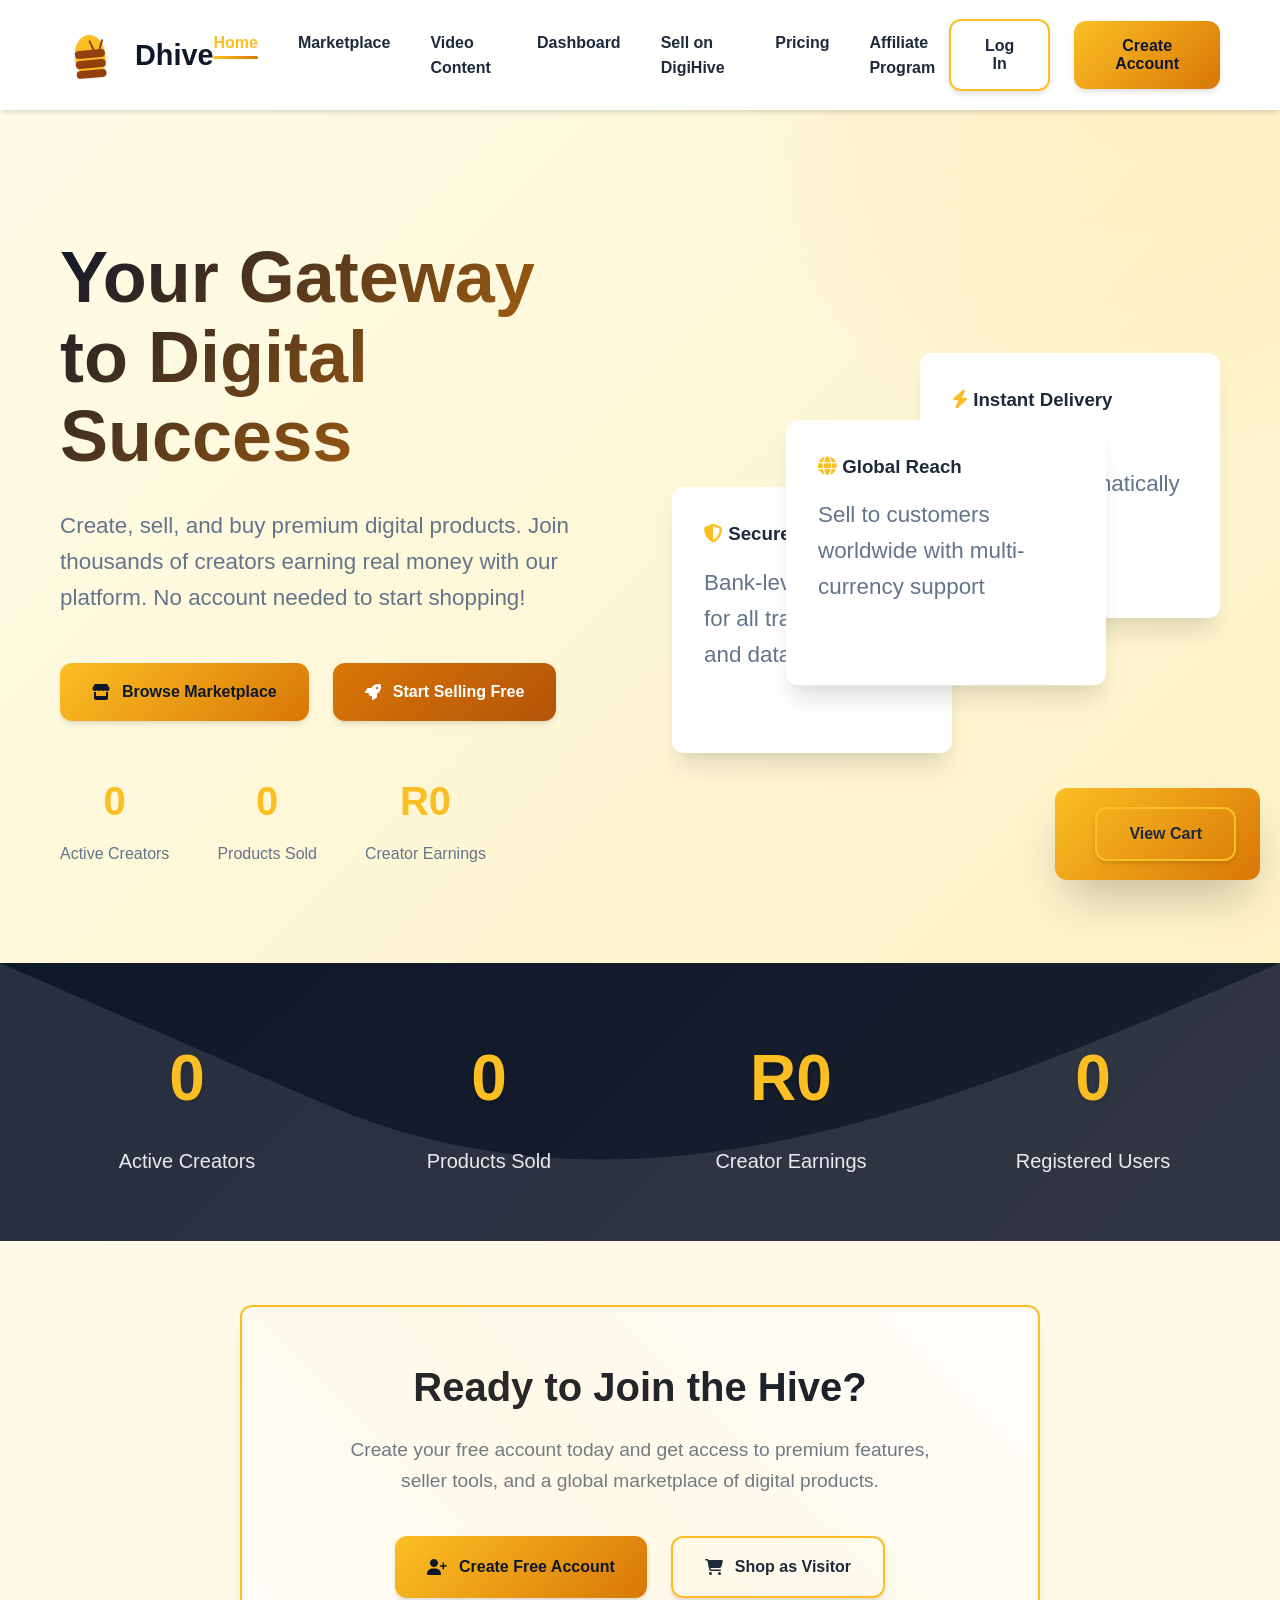
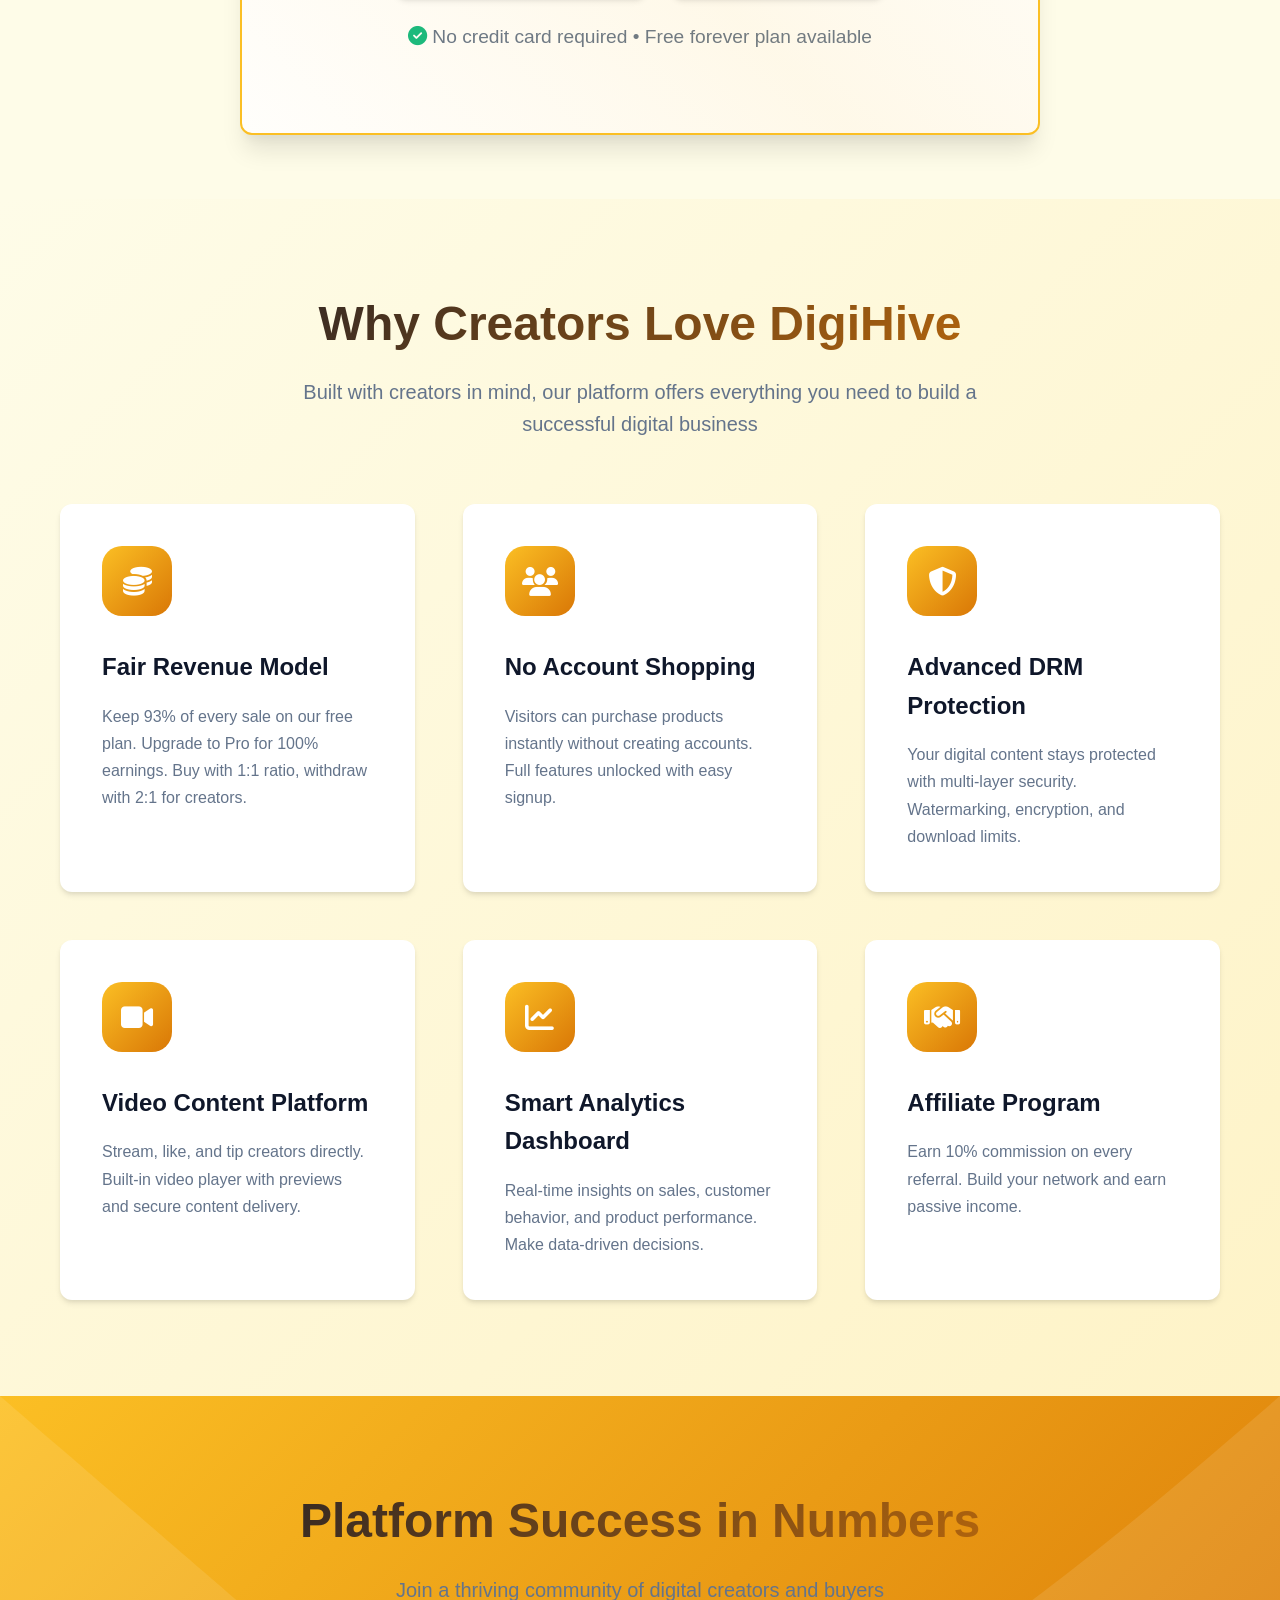
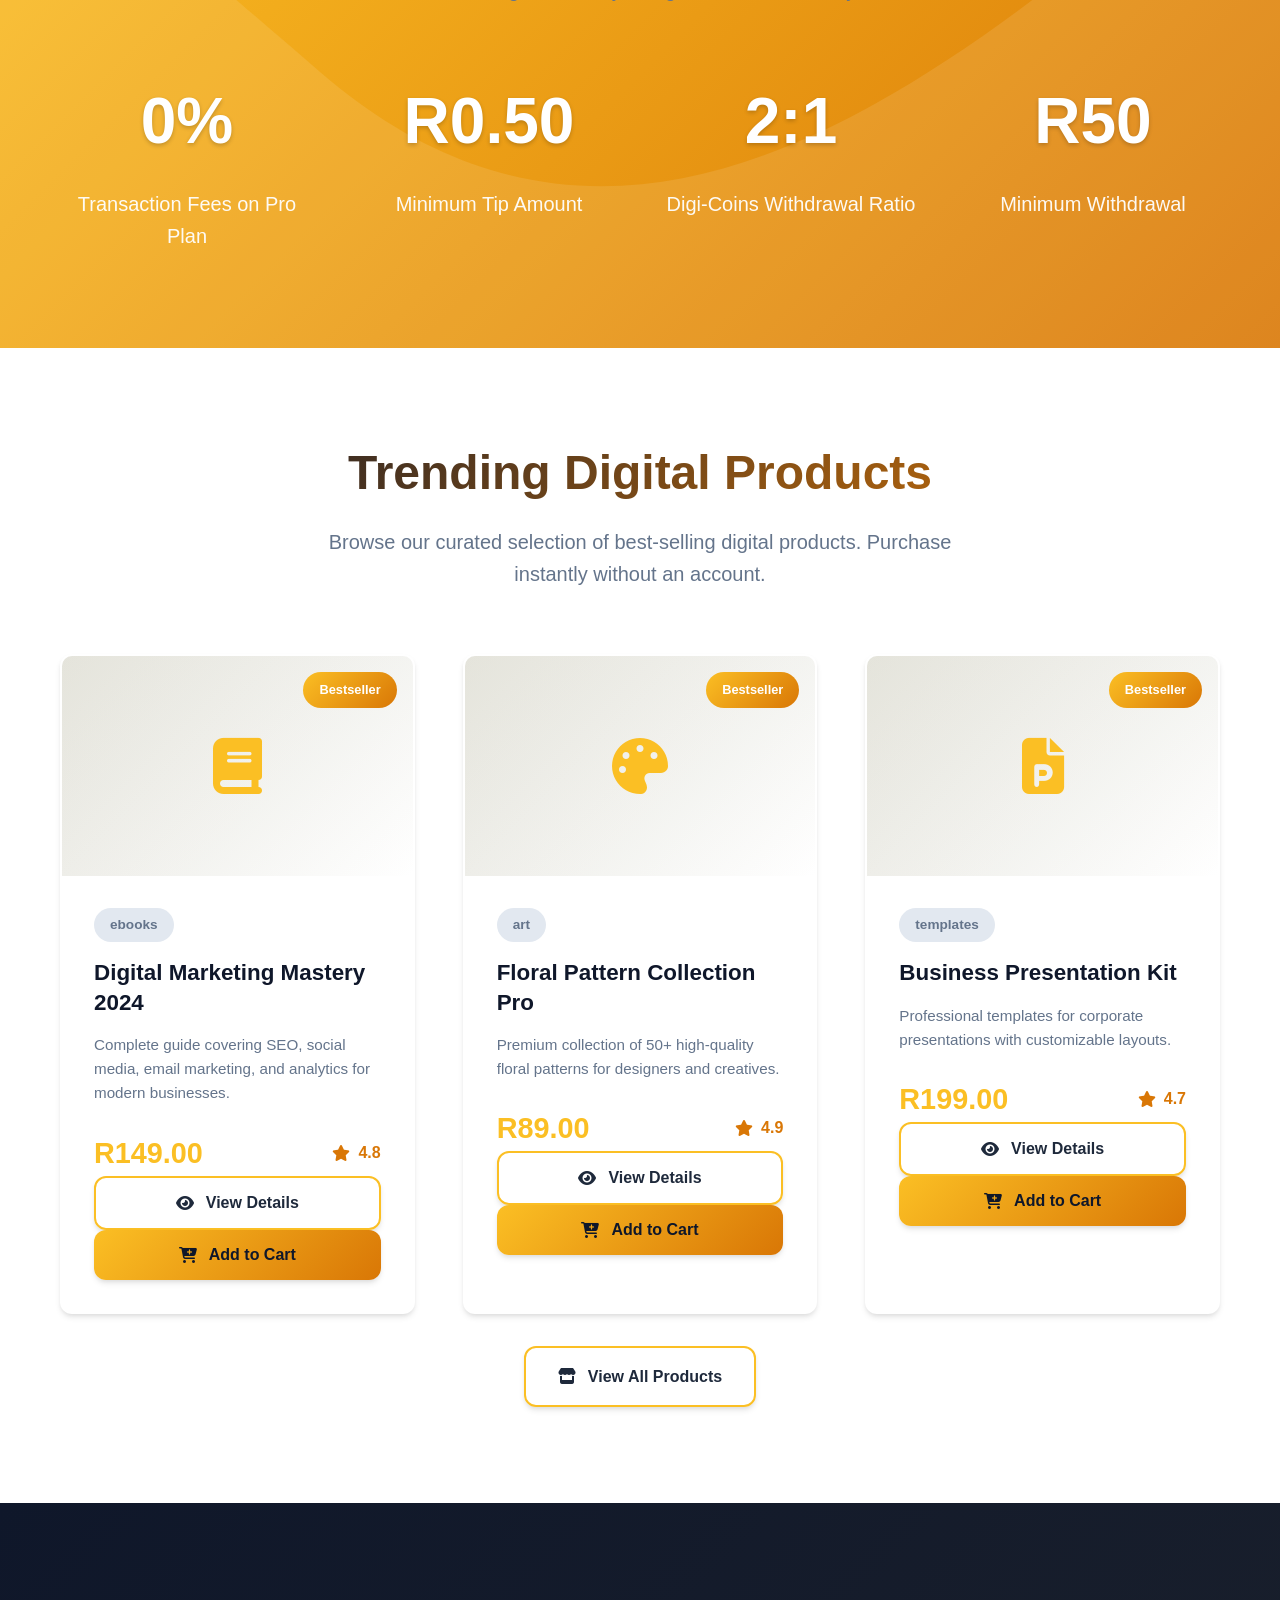
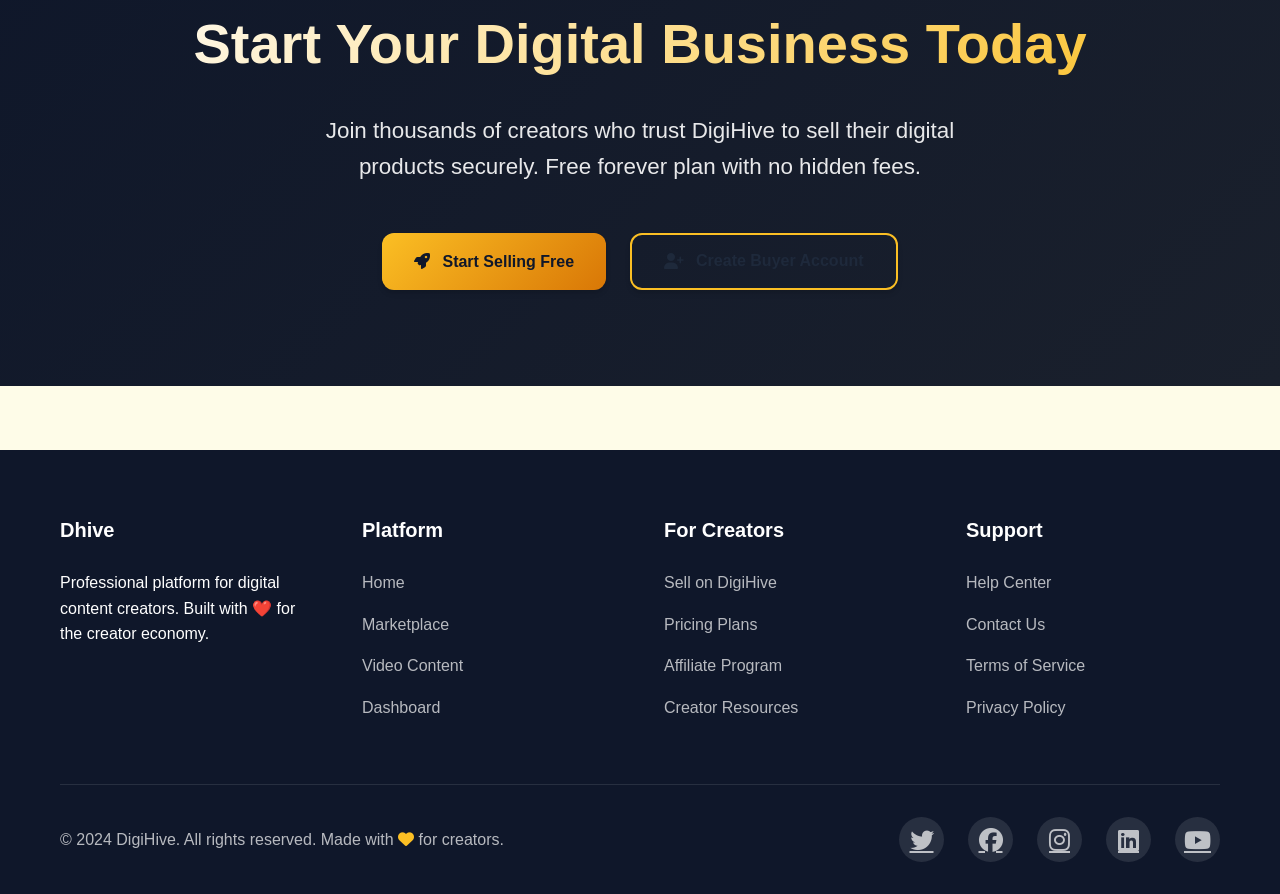
==== commit 514e6e11: "Update index.html" ====
--- a/index.html
+++ b/index.html
@@ -6,532 +6,36 @@
     <title>Dhive - Professional Platform for Digital Products</title>
     <link rel="stylesheet" href="https://cdnjs.cloudflare.com/ajax/libs/font-awesome/6.4.0/css/all.min.css">
     <link href="https://fonts.googleapis.com/css2?family=Inter:wght@300;400;500;600;700;800&display=swap" rel="stylesheet">
-    <style>
-        :root {
-            --primary: #f59e0b;
-            --primary-dark: #d97706;
-            --secondary: #10b981;
-            --danger: #ef4444;
-            --gray-light: #f3f4f6;
-            --gray: #9ca3af;
-            --gray-dark: #4b5563;
-            --dark: #1f2937;
-            --light: #ffffff;
-            --success: #10b981;
-            --warning: #f59e0b;
-            --info: #3b82f6;
-            --shadow: 0 4px 6px -1px rgba(0, 0, 0, 0.1), 0 2px 4px -1px rgba(0, 0, 0, 0.06);
-            --shadow-lg: 0 10px 15px -3px rgba(0, 0, 0, 0.1), 0 4px 6px -2px rgba(0, 0, 0, 0.05);
-            --radius: 8px;
-        }
-
-        * {
-            margin: 0;
-            padding: 0;
-            box-sizing: border-box;
-        }
-
-        body {
-            font-family: 'Inter', sans-serif;
-            background-color: #f9fafb;
-            color: var(--dark);
-            line-height: 1.6;
-            overflow-x: hidden;
-        }
-
-        /* Mobile-first responsive design */
-        .container {
-            width: 100%;
-            max-width: 1400px;
-            margin: 0 auto;
-            padding: 0 16px;
-        }
-
-        /* Header */
-        header {
-            background-color: var(--light);
-            box-shadow: var(--shadow);
-            position: sticky;
-            top: 0;
-            z-index: 1000;
-            padding: 0 16px;
-        }
-
-        nav {
-            display: flex;
-            justify-content: space-between;
-            align-items: center;
-            padding: 1rem 0;
-            flex-wrap: wrap;
-        }
-
-        .logo {
-            display: flex;
-            align-items: center;
-            font-size: 1.5rem;
-            font-weight: 800;
-            text-decoration: none;
-            color: var(--dark);
-        }
-
-        .logo span {
-            color: var(--primary);
-        }
-
-        /* Mobile Menu Button */
-        .mobile-menu-btn {
-            display: none;
-            background: none;
-            border: none;
-            font-size: 1.5rem;
-            color: var(--dark);
-            cursor: pointer;
-            padding: 0.5rem;
-            z-index: 1001;
-        }
-
-        /* Navigation Links */
-        .nav-links {
-            display: flex;
-            list-style: none;
-            gap: 1.5rem;
-            align-items: center;
-        }
-
-        .nav-links a {
-            text-decoration: none;
-            color: var(--gray-dark);
-            font-weight: 500;
-            transition: color 0.3s;
-            padding: 0.5rem 0;
-            position: relative;
-            white-space: nowrap;
-        }
-
-        .nav-links a:hover, .nav-links a.active {
-            color: var(--primary);
-        }
-
-        .user-section {
-            display: flex;
-            align-items: center;
-            gap: 1rem;
-        }
-
-        /* Mobile Navigation */
-        .mobile-nav {
-            position: fixed;
-            top: 76px;
-            left: 0;
-            width: 100%;
-            height: calc(100vh - 76px);
-            background: var(--light);
-            transform: translateX(-100%);
-            transition: transform 0.3s ease;
-            z-index: 999;
-            overflow-y: auto;
-            box-shadow: var(--shadow-lg);
-        }
-
-        .mobile-nav.active {
-            transform: translateX(0);
-        }
-
-        .mobile-nav-links {
-            list-style: none;
-            padding: 1.5rem;
-        }
-
-        .mobile-nav-links li {
-            margin-bottom: 0.5rem;
-        }
-
-        .mobile-nav-links a {
-            display: block;
-            padding: 1rem 1.5rem;
-            color: var(--dark);
-            text-decoration: none;
-            font-weight: 600;
-            border-radius: var(--radius);
-            transition: all 0.3s ease;
-            border-left: 4px solid transparent;
-        }
-
-        .mobile-nav-links a:hover,
-        .mobile-nav-links a.active {
-            background: rgba(245, 158, 11, 0.1);
-            color: var(--primary);
-            border-left-color: var(--primary);
-        }
-
-        /* Plans Section on Home Page */
-        .plans-showcase {
-            padding: 4rem 0;
-            background: linear-gradient(135deg, #fefce8 0%, #fef3c7 100%);
-        }
-
-        .plans-grid {
-            display: grid;
-            grid-template-columns: repeat(auto-fit, minmax(280px, 1fr));
-            gap: 2rem;
-            margin-top: 2rem;
-        }
-
-        .plan-card {
-            background: white;
-            border-radius: var(--radius);
-            padding: 2rem;
-            box-shadow: var(--shadow);
-            transition: all 0.3s ease;
-            border: 2px solid transparent;
-            text-align: center;
-        }
-
-        .plan-card:hover {
-            transform: translateY(-5px);
-            box-shadow: var(--shadow-lg);
-            border-color: var(--primary);
-        }
-
-        .plan-card.popular {
-            position: relative;
-            border: 2px solid var(--primary);
-        }
-
-        .plan-badge {
-            position: absolute;
-            top: -12px;
-            left: 50%;
-            transform: translateX(-50%);
-            background: var(--primary);
-            color: white;
-            padding: 0.25rem 1rem;
-            border-radius: 20px;
-            font-size: 0.75rem;
-            font-weight: 600;
-        }
-
-        .plan-price {
-            font-size: 2.5rem;
-            font-weight: 800;
-            color: var(--dark);
-            margin: 1rem 0;
-        }
-
-        .plan-price span {
-            font-size: 1rem;
-            color: var(--gray);
-        }
-
-        /* Buttons - Mobile Optimized */
-        .btn {
-            display: inline-flex;
-            align-items: center;
-            justify-content: center;
-            padding: 0.875rem 1.5rem;
-            border-radius: var(--radius);
-            font-weight: 600;
-            cursor: pointer;
-            border: none;
-            transition: all 0.3s;
-            text-decoration: none;
-            font-size: 1rem;
-            min-height: 48px; /* Touch-friendly */
-            min-width: 48px;
-        }
-
-        .btn-primary {
-            background-color: var(--primary);
-            color: white;
-        }
-
-        .btn-primary:hover {
-            background-color: var(--primary-dark);
-            transform: translateY(-2px);
-        }
-
-        /* Marketplace Button */
-        .marketplace-btn {
-            background-color: var(--success);
-            color: white;
-            padding: 0.875rem 1.5rem;
-            border-radius: var(--radius);
-            text-decoration: none;
-            font-weight: 600;
-            display: inline-flex;
-            align-items: center;
-            gap: 0.5rem;
-            transition: all 0.3s;
-        }
-
-        .marketplace-btn:hover {
-            background-color: #0da271;
-            transform: translateY(-2px);
-        }
-
-        /* Forms - Mobile Optimized */
-        .auth-form {
-            width: 100%;
-            max-width: 400px;
-            margin: 0 auto;
-            padding: 2rem;
-        }
-
-        .form-input {
-            width: 100%;
-            padding: 1rem;
-            border: 1px solid var(--gray-light);
-            border-radius: var(--radius);
-            font-size: 1rem;
-            transition: all 0.3s;
-            margin-bottom: 1rem;
-        }
-
-        .form-input:focus {
-            outline: none;
-            border-color: var(--primary);
-            box-shadow: 0 0 0 3px rgba(245, 158, 11, 0.1);
-        }
-
-        /* Seller Portal Auth */
-        .seller-auth-section {
-            background: linear-gradient(135deg, #667eea 0%, #764ba2 100%);
-            color: white;
-            padding: 3rem 2rem;
-            border-radius: var(--radius);
-            text-align: center;
-            margin: 2rem 0;
-        }
-
-        .seller-auth-buttons {
-            display: flex;
-            gap: 1rem;
-            justify-content: center;
-            flex-wrap: wrap;
-            margin-top: 1.5rem;
-        }
-
-        /* Video Player Enhancements */
-        .video-interaction {
-            display: flex;
-            gap: 0.5rem;
-            flex-wrap: wrap;
-            margin-top: 1rem;
-        }
-
-        .video-stat {
-            display: flex;
-            align-items: center;
-            gap: 0.5rem;
-            padding: 0.5rem 1rem;
-            background: var(--gray-light);
-            border-radius: 50px;
-            font-size: 0.875rem;
-            font-weight: 500;
-        }
-
-        .tip-options {
-            display: flex;
-            gap: 0.5rem;
-            flex-wrap: wrap;
-            margin-top: 1rem;
-        }
-
-        .tip-btn {
-            padding: 0.5rem 1rem;
-            border: 2px solid var(--primary);
-            background: transparent;
-            color: var(--primary);
-            border-radius: var(--radius);
-            cursor: pointer;
-            transition: all 0.3s;
-            font-weight: 600;
-        }
-
-        .tip-btn:hover {
-            background: var(--primary);
-            color: white;
-        }
-
-        .tip-btn.active {
-            background: var(--primary);
-            color: white;
-        }
-
-        /* Video Upload Restriction */
-        .upload-restriction {
-            background: rgba(239, 68, 68, 0.1);
-            border: 1px solid var(--danger);
-            color: var(--danger);
-            padding: 1rem;
-            border-radius: var(--radius);
-            margin: 1rem 0;
-            text-align: center;
-        }
-
-        /* Responsive Design */
-        @media (max-width: 768px) {
-            /* Mobile Navigation */
-            .mobile-menu-btn {
-                display: block;
-            }
-
-            .nav-links {
-                display: none;
-            }
-
-            /* Logo size */
-            .logo {
-                font-size: 1.25rem;
-            }
-
-            /* Container padding */
-            .container {
-                padding: 0 12px;
-            }
-
-            /* Plans grid */
-            .plans-grid {
-                grid-template-columns: 1fr;
-                gap: 1rem;
-            }
-
-            .plan-card {
-                padding: 1.5rem;
-            }
-
-            /* Button sizes */
-            .btn {
-                padding: 1rem 1.5rem;
-                font-size: 1rem;
-                width: 100%;
-                max-width: 100%;
-            }
-
-            /* Forms */
-            .auth-form {
-                padding: 1.5rem;
-            }
-
-            /* Seller portal buttons */
-            .seller-auth-buttons {
-                flex-direction: column;
-            }
-
-            /* Video interactions */
-            .video-interaction {
-                justify-content: center;
-            }
-
-            /* Hide affiliate button on mobile */
-            .nav-links li:has(a[href*="affiliate"]) {
-                display: none;
-            }
-
-            /* Move affiliate link to footer or other location */
-            .mobile-nav-links li:has(a[href*="affiliate"]) {
-                order: 10; /* Move to bottom */
-            }
-        }
-
-        @media (max-width: 480px) {
-            /* Extra small devices */
-            .container {
-                padding: 0 8px;
-            }
-
-            .logo {
-                font-size: 1.1rem;
-            }
-
-            .plan-price {
-                font-size: 2rem;
-            }
-
-            .btn {
-                padding: 0.875rem 1rem;
-                font-size: 0.9375rem;
-            }
-        }
-
-        @media (min-width: 769px) {
-            /* Desktop styles */
-            .mobile-nav {
-                display: none;
-            }
-
-            .nav-links {
-                display: flex;
-            }
-
-            /* Affiliate button positioning */
-            .nav-links li:has(a[href*="affiliate"]) {
-                margin-left: auto; /* Move to right side */
-                order: 2;
-            }
-        }
-
-        /* Tablet */
-        @media (min-width: 769px) and (max-width: 1024px) {
-            .nav-links {
-                gap: 1rem;
-            }
-
-            .plans-grid {
-                grid-template-columns: repeat(2, 1fr);
-            }
-        }
-
-        /* Utility classes */
-        .text-center {
-            text-align: center;
-        }
-
-        .mt-2 { margin-top: 0.5rem; }
-        .mt-4 { margin-top: 1rem; }
-        .mt-8 { margin-top: 2rem; }
-        .mb-2 { margin-bottom: 0.5rem; }
-        .mb-4 { margin-bottom: 1rem; }
-        .mb-8 { margin-bottom: 2rem; }
-
-        /* Ensure forms fit screen */
-        .modal-content {
-            width: 95%;
-            max-width: 400px;
-            margin: 1rem auto;
-        }
-
-        /* Google Auth Button */
-        .google-auth-btn {
-            display: flex;
-            align-items: center;
-            justify-content: center;
-            gap: 0.75rem;
-            width: 100%;
-            padding: 1rem;
-            background: white;
-            border: 2px solid var(--gray-light);
-            border-radius: var(--radius);
-            font-weight: 600;
-            cursor: pointer;
-            transition: all 0.3s;
-            margin: 1rem 0;
-        }
-
-        .google-auth-btn:hover {
-            border-color: #4285F4;
-            background: rgba(66, 133, 244, 0.05);
-        }
-    </style>
+    <link rel="stylesheet" href="styles.css">
+    <link rel="stylesheet" href="mobile.css" media="screen and (max-width: 768px)">
+    <link rel="stylesheet" href="desktop.css" media="screen and (min-width: 769px)">
+    <link rel="icon" type="image/x-icon" href="assets/favicon.ico">
+    
 </head>
 <body>
-    <!-- Header -->
-    <header>
+    <!-- Navigation -->
+    <header id="header">
         <div class="container">
             <nav>
                 <a href="index.html" class="logo">
-                    <i class="fas fa-bee" style="color: var(--primary); margin-right: 0.5rem;"></i>
-                    <span>Dhive</span>
+                    <div class="bee-logo-container">
+                        <div class="bee-logo-animated">
+                            <div class="bee-wings">
+                                <div class="wing wing-left"></div>
+                                <div class="wing wing-right"></div>
+                            </div>
+                            <div class="bee-body">
+                                <div class="bee-stripe stripe-1"></div>
+                                <div class="bee-stripe stripe-2"></div>
+                                <div class="bee-stripe stripe-3"></div>
+                                <div class="bee-antennas">
+                                    <div class="antenna antenna-left"></div>
+                                    <div class="antenna antenna-right"></div>
+                                </div>
+                            </div>
+                        </div>
+                    </div>
+                    Dhive<span></span>
                 </a>
                 
                 <!-- Mobile Menu Button -->
@@ -542,19 +46,21 @@
                 <!-- Desktop Navigation -->
                 <ul class="nav-links" id="desktopNav">
                     <li><a href="index.html" class="active">Home</a></li>
-                    <li><a href="marketplace.html" class="marketplace-btn">
-                        <i class="fas fa-store"></i> Marketplace
-                    </a></li>
+                    <li><a href="marketplace.html">Marketplace</a></li>
                     <li><a href="videos.html">Video Content</a></li>
                     <li><a href="dashboard.html">Dashboard</a></li>
-                    <li><a href="seller.html">Seller Portal</a></li>
-                    <li><a href="affiliate.html">Affiliate</a></li>
+                    <li><a href="seller.html">Sell on DigiHive</a></li>
+                    <li><a href="plans.html">Pricing</a></li>
+                    <li><a href="affiliate.html">Affiliate Program</a></li>
                 </ul>
                 
-                <div class="user-section">
-                    <button class="btn btn-primary" id="loginBtn">
-                        <i class="fas fa-sign-in-alt"></i> Login
-                    </button>
+                <div class="nav-actions" id="navActions">
+                    <div class="user-wallet" id="userWallet" style="display: none;">
+                        <i class="fas fa-wallet"></i>
+                        <span id="walletBalance">0 Coins</span>
+                    </div>
+                    <button class="btn btn-outline" id="loginBtn">Log In</button>
+                    <button class="btn" id="signupBtn">Create Account</button>
                 </div>
             </nav>
         </div>
@@ -563,25 +69,15 @@
     <!-- Mobile Navigation Menu -->
     <div class="mobile-nav" id="mobileNav">
         <ul class="mobile-nav-links">
-            <li><a href="index.html" class="active" onclick="toggleMobileMenu()">Home</a></li>
-            <li><a href="marketplace.html" onclick="toggleMobileMenu()">
-                <i class="fas fa-store"></i> Marketplace
-            </a></li>
-            <li><a href="videos.html" onclick="toggleMobileMenu()">
-                <i class="fas fa-video"></i> Video Content
-            </a></li>
-            <li><a href="dashboard.html" onclick="toggleMobileMenu()">
-                <i class="fas fa-tachometer-alt"></i> Dashboard
-            </a></li>
-            <li><a href="seller.html" onclick="toggleMobileMenu()">
-                <i class="fas fa-store"></i> Seller Portal
-            </a></li>
-            <li><a href="affiliate.html" onclick="toggleMobileMenu()">
-                <i class="fas fa-handshake"></i> Affiliate
-            </a></li>
-            <li><a href="plans.html" onclick="toggleMobileMenu()">
-                <i class="fas fa-tag"></i> Pricing Plans
-            </a></li>
+            <li><a href="index.html" onclick="toggleMobileMenu()">Home</a></li>
+            <li><a href="marketplace.html" onclick="toggleMobileMenu()">Marketplace</a></li>
+            <li><a href="videos.html" onclick="toggleMobileMenu()">Video Content</a></li>
+            <li><a href="dashboard.html" onclick="toggleMobileMenu()">Dashboard</a></li>
+            <li><a href="seller.html" onclick="toggleMobileMenu()">Sell on DigiHive</a></li>
+            <li><a href="plans.html" onclick="toggleMobileMenu()">Pricing</a></li>
+            <li><a href="profile.html" onclick="toggleMobileMenu()">My Profile</a></li>
+            <li><a href="affiliate.html" onclick="toggleMobileMenu()">Affiliate</a></li>
+            <li><a href="terms.html" onclick="toggleMobileMenu()">Terms</a></li>
         </ul>
     </div>
 
@@ -591,261 +87,374 @@
             <div class="hero-content">
                 <div class="hero-text">
                     <h1>Your Gateway to Digital Success</h1>
-                    <p>Create, sell, and buy premium digital products. Join thousands of creators earning real money with our platform.</p>
+                    <p>Create, sell, and buy premium digital products. Join thousands of creators earning real money with our platform. No account needed to start shopping!</p>
                     <div class="hero-actions">
-                        <a href="marketplace.html" class="btn btn-primary">
+                        <a href="marketplace.html" class="btn">
                             <i class="fas fa-store"></i> Browse Marketplace
                         </a>
-                        <a href="seller.html" class="btn">
+                        <a href="seller.html" class="btn btn-accent">
                             <i class="fas fa-rocket"></i> Start Selling Free
                         </a>
                     </div>
-                </div>
-            </div>
-        </div>
-    </section>
-
-    <!-- Plans Section on Home Page -->
-    <section class="plans-showcase">
-        <div class="container">
-            <div class="text-center mb-8">
-                <h2>Choose Your Perfect Plan</h2>
-                <p>Start free, upgrade anytime. All plans include our secure platform and 24/7 support.</p>
-            </div>
-            
-            <div class="plans-grid">
-                <!-- Free Plan -->
-                <div class="plan-card">
-                    <h3>Free Forever</h3>
-                    <div class="plan-price">R0<span>/month</span></div>
-                    <ul style="text-align: left; margin: 2rem 0; padding-left: 1rem;">
-                        <li style="margin-bottom: 0.5rem;">✓ Sell Digital Products</li>
-                        <li style="margin-bottom: 0.5rem;">✓ 93% Earnings Retention</li>
-                        <li style="margin-bottom: 0.5rem;">✓ Basic Analytics</li>
-                        <li style="margin-bottom: 0.5rem;">✗ Priority Support</li>
+                    <div class="hero-stats">
+                        <div class="stat-item">
+                            <div class="stat-number" id="creatorsCount">0</div>
+                            <div class="stat-label">Active Creators</div>
+                        </div>
+                        <div class="stat-item">
+                            <div class="stat-number" id="productsCount">0</div>
+                            <div class="stat-label">Products Sold</div>
+                        </div>
+                        <div class="stat-item">
+                            <div class="stat-number" id="earningsCount">R0</div>
+                            <div class="stat-label">Creator Earnings</div>
+                        </div>
+                    </div>
+                </div>
+                <div class="hero-image">
+                    <div class="floating-cards">
+                        <div class="card card-1">
+                            <h3><i class="fas fa-bolt" style="color: var(--primary);"></i> Instant Delivery</h3>
+                            <p style="color: var(--gray); margin-top: 1rem;">Digital products delivered automatically after purchase</p>
+                        </div>
+                        <div class="card card-2">
+                            <h3><i class="fas fa-shield-alt" style="color: var(--primary);"></i> Secure Platform</h3>
+                            <p style="color: var(--gray); margin-top: 1rem;">Bank-level security for all transactions and data</p>
+                        </div>
+                        <div class="card card-3">
+                            <h3><i class="fas fa-globe" style="color: var(--primary);"></i> Global Reach</h3>
+                            <p style="color: var(--gray); margin-top: 1rem;">Sell to customers worldwide with multi-currency support</p>
+                        </div>
+                    </div>
+                </div>
+            </div>
+        </div>
+    </section>
+
+    <!-- Real-time Counters -->
+    <section class="counter-section">
+        <div class="container">
+            <div class="counters-container">
+                <div class="counter-item" id="creatorsCounter">
+                    <span class="counter-value" id="creatorsCountBig">0</span>
+                    <div class="counter-label">Active Creators</div>
+                </div>
+                <div class="counter-item" id="productsCounter">
+                    <span class="counter-value" id="productsCountBig">0</span>
+                    <div class="counter-label">Products Sold</div>
+                </div>
+                <div class="counter-item" id="earningsCounter">
+                    <span class="counter-value" id="earningsCountBig">R0</span>
+                    <div class="counter-label">Creator Earnings</div>
+                </div>
+                <div class="counter-item" id="usersCounter">
+                    <span class="counter-value" id="usersCount">0</span>
+                    <div class="counter-label">Registered Users</div>
+                </div>
+            </div>
+        </div>
+    </section>
+
+    <!-- Interactive Visitor Signup -->
+    <div class="container">
+        <div class="visitor-signup">
+            <h2>Ready to Join the Hive?</h2>
+            <p>Create your free account today and get access to premium features, seller tools, and a global marketplace of digital products.</p>
+            <div class="visitor-actions">
+                <button class="btn" id="signupTrigger">
+                    <i class="fas fa-user-plus"></i> Create Free Account
+                </button>
+                <a href="marketplace.html" class="btn btn-outline">
+                    <i class="fas fa-shopping-cart"></i> Shop as Visitor
+                </a>
+            </div>
+            <p class="visitor-note">
+                <i class="fas fa-check-circle" style="color: var(--success);"></i> No credit card required • Free forever plan available
+            </p>
+        </div>
+    </div>
+
+    <!-- Features Section -->
+    <section class="features">
+        <div class="container">
+            <div class="section-header">
+                <h2>Why Creators Love DigiHive</h2>
+                <p>Built with creators in mind, our platform offers everything you need to build a successful digital business</p>
+            </div>
+            <div class="features-grid">
+                <div class="feature-card">
+                    <div class="feature-icon">
+                        <i class="fas fa-coins"></i>
+                    </div>
+                    <h3>Fair Revenue Model</h3>
+                    <p>Keep 93% of every sale on our free plan. Upgrade to Pro for 100% earnings. Buy with 1:1 ratio, withdraw with 2:1 for creators.</p>
+                </div>
+                <div class="feature-card">
+                    <div class="feature-icon">
+                        <i class="fas fa-users"></i>
+                    </div>
+                    <h3>No Account Shopping</h3>
+                    <p>Visitors can purchase products instantly without creating accounts. Full features unlocked with easy signup.</p>
+                </div>
+                <div class="feature-card">
+                    <div class="feature-icon">
+                        <i class="fas fa-shield-alt"></i>
+                    </div>
+                    <h3>Advanced DRM Protection</h3>
+                    <p>Your digital content stays protected with multi-layer security. Watermarking, encryption, and download limits.</p>
+                </div>
+                <div class="feature-card">
+                    <div class="feature-icon">
+                        <i class="fas fa-video"></i>
+                    </div>
+                    <h3>Video Content Platform</h3>
+                    <p>Stream, like, and tip creators directly. Built-in video player with previews and secure content delivery.</p>
+                </div>
+                <div class="feature-card">
+                    <div class="feature-icon">
+                        <i class="fas fa-chart-line"></i>
+                    </div>
+                    <h3>Smart Analytics Dashboard</h3>
+                    <p>Real-time insights on sales, customer behavior, and product performance. Make data-driven decisions.</p>
+                </div>
+                <div class="feature-card">
+                    <div class="feature-icon">
+                        <i class="fas fa-handshake"></i>
+                    </div>
+                    <h3>Affiliate Program</h3>
+                    <p>Earn 10% commission on every referral. Build your network and earn passive income.</p>
+                </div>
+            </div>
+        </div>
+    </section>
+
+    <!-- Stats Section -->
+    <section class="stats">
+        <div class="container">
+            <div class="stats-content">
+                <div class="section-header" style="color: white;">
+                    <h2>Platform Success in Numbers</h2>
+                    <p>Join a thriving community of digital creators and buyers</p>
+                </div>
+                <div class="stats-grid">
+                    <div class="stat-item-large">
+                        <h3>0%</h3>
+                        <p>Transaction Fees on Pro Plan</p>
+                    </div>
+                    <div class="stat-item-large">
+                        <h3>R0.50</h3>
+                        <p>Minimum Tip Amount</p>
+                    </div>
+                    <div class="stat-item-large">
+                        <h3>2:1</h3>
+                        <p>Digi-Coins Withdrawal Ratio</p>
+                    </div>
+                    <div class="stat-item-large">
+                        <h3>R50</h3>
+                        <p>Minimum Withdrawal</p>
+                    </div>
+                </div>
+            </div>
+        </div>
+    </section>
+
+    <!-- Featured Products Preview -->
+    <section class="featured-products">
+        <div class="container">
+            <div class="section-header">
+                <h2>Trending Digital Products</h2>
+                <p>Browse our curated selection of best-selling digital products. Purchase instantly without an account.</p>
+            </div>
+            <div class="products-grid" id="featuredProducts">
+                <!-- Featured products will be loaded by JavaScript -->
+            </div>
+            <div class="text-center mt-4">
+                <a href="marketplace.html" class="btn btn-outline">
+                    <i class="fas fa-store"></i> View All Products
+                </a>
+            </div>
+        </div>
+    </section>
+
+    <!-- CTA Section -->
+    <section class="cta">
+        <div class="container">
+            <div class="cta-content">
+                <h2>Start Your Digital Business Today</h2>
+                <p>Join thousands of creators who trust DigiHive to sell their digital products securely. Free forever plan with no hidden fees.</p>
+                <div class="cta-actions">
+                    <a href="seller.html" class="btn">
+                        <i class="fas fa-rocket"></i> Start Selling Free
+                    </a>
+                    <button class="btn btn-outline" id="buyerSignup">
+                        <i class="fas fa-user-plus"></i> Create Buyer Account
+                    </button>
+                </div>
+            </div>
+        </div>
+    </section>
+
+    <!-- Footer -->
+    <footer>
+        <div class="container">
+            <div class="footer-content">
+                <div class="footer-column">
+                    <h3>Dhive</h3>
+                    <p>Professional platform for digital content creators. Built with ❤️ for the creator economy.</p>
+                </div>
+                <div class="footer-column">
+                    <h3>Platform</h3>
+                    <ul class="footer-links">
+                        <li><a href="index.html">Home</a></li>
+                        <li><a href="marketplace.html">Marketplace</a></li>
+                        <li><a href="videos.html">Video Content</a></li>
+                        <li><a href="dashboard.html">Dashboard</a></li>
                     </ul>
-                    <button class="btn" onclick="selectPlan('free')">Start Free</button>
-                </div>
-
-                <!-- Basic Plan -->
-                <div class="plan-card popular">
-                    <div class="plan-badge">MOST POPULAR</div>
-                    <h3>Basic</h3>
-                    <div class="plan-price">R249<span>/month</span></div>
-                    <ul style="text-align: left; margin: 2rem 0; padding-left: 1rem;">
-                        <li style="margin-bottom: 0.5rem;">✓ Everything in Free</li>
-                        <li style="margin-bottom: 0.5rem;">✓ 100% Earnings</li>
-                        <li style="margin-bottom: 0.5rem;">✓ Advanced Analytics</li>
-                        <li style="margin-bottom: 0.5rem;">✓ Priority Support</li>
+                </div>
+                <div class="footer-column">
+                    <h3>For Creators</h3>
+                    <ul class="footer-links">
+                        <li><a href="seller.html">Sell on DigiHive</a></li>
+                        <li><a href="plans.html">Pricing Plans</a></li>
+                        <li><a href="affiliate.html">Affiliate Program</a></li>
+                        <li><a href="#" id="creatorResources">Creator Resources</a></li>
                     </ul>
-                    <button class="btn btn-primary" onclick="selectPlan('basic')">Choose Basic</button>
-                </div>
-
-                <!-- Pro Plan -->
-                <div class="plan-card">
-                    <h3>Pro</h3>
-                    <div class="plan-price">R349<span>/month</span></div>
-                    <ul style="text-align: left; margin: 2rem 0; padding-left: 1rem;">
-                        <li style="margin-bottom: 0.5rem;">✓ Everything in Basic</li>
-                        <li style="margin-bottom: 0.5rem;">✓ Algorithm Promotion</li>
-                        <li style="margin-bottom: 0.5rem;">✓ Premium Support</li>
-                        <li style="margin-bottom: 0.5rem;">✓ Early Access Features</li>
+                </div>
+                <div class="footer-column">
+                    <h3>Support</h3>
+                    <ul class="footer-links">
+                        <li><a href="#" id="helpCenter">Help Center</a></li>
+                        <li><a href="#" id="contactUs">Contact Us</a></li>
+                        <li><a href="terms.html">Terms of Service</a></li>
+                        <li><a href="#" id="privacyPolicy">Privacy Policy</a></li>
                     </ul>
-                    <button class="btn" onclick="selectPlan('pro')">Go Pro</button>
-                </div>
-            </div>
-        </div>
-    </section>
-
-    <!-- Seller Portal Auth Section -->
-    <div class="container">
-        <div class="seller-auth-section">
-            <h2>Seller Portal Access</h2>
-            <p><strong>Authentication Required:</strong> You must be logged in and have a seller account to access the seller portal.</p>
-            <div class="seller-auth-buttons">
-                <a href="dashboard.html" class="btn btn-primary">
-                    <i class="fas fa-sign-in-alt"></i> Go to Dashboard
-                </a>
-                <a href="index.html" class="btn">
-                    <i class="fas fa-home"></i> Return to Home
-                </a>
-                <button class="btn" onclick="openLoginModal()">
-                    <i class="fas fa-user-shield"></i> Access Portal
-                </button>
-            </div>
-        </div>
-    </div>
-
+                </div>
+            </div>
+            <div class="footer-bottom">
+                <div class="copyright">
+                    &copy; 2024 DigiHive. All rights reserved. Made with <i class="fas fa-heart" style="color: var(--primary);"></i> for creators.
+                </div>
+                <div class="social-links">
+                    <a href="#"><i class="fab fa-twitter"></i></a>
+                    <a href="#"><i class="fab fa-facebook"></i></a>
+                    <a href="#"><i class="fab fa-instagram"></i></a>
+                    <a href="#"><i class="fab fa-linkedin"></i></a>
+                    <a href="#"><i class="fab fa-youtube"></i></a>
+                </div>
+            </div>
+        </div>
+    </footer>
+
+    <!-- Modals -->
     <!-- Login Modal -->
     <div class="modal" id="loginModal">
         <div class="modal-content">
+            <button class="modal-close" onclick="closeModal('loginModal')">&times;</button>
             <div class="modal-header">
-                <h2>Welcome to Dhive</h2>
-                <button class="modal-close" onclick="closeModal('loginModal')">&times;</button>
-            </div>
-            <div class="modal-body">
-                <form id="loginForm" class="auth-form">
-                    <button type="button" class="google-auth-btn" onclick="loginWithGoogle()">
-                        <i class="fab fa-google"></i> Continue with Google
-                    </button>
-                    
-                    <div class="auth-divider">
-                        <span>or log in with email</span>
-                    </div>
-                    
-                    <input type="email" class="form-input" placeholder="Email Address" required>
-                    <input type="password" class="form-input" placeholder="Password" required>
-                    
-                    <button type="submit" class="btn btn-primary w-100">Log In</button>
-                    
-                    <div class="form-footer">
-                        <p>Don't have an account? <a href="#" onclick="openSignupModal()">Sign up here</a></p>
-                    </div>
-                </form>
-            </div>
+                <h2>Welcome Back!</h2>
+                <p>Log in to access your account and continue your journey</p>
+            </div>
+            <form id="loginForm">
+                <button type="button" class="google-auth-btn" onclick="loginWithGoogle()">
+                    <i class="fab fa-google"></i> Log in with Google
+                </button>
+                <div class="auth-divider">
+                    <span>or log in with email</span>
+                </div>
+                <div class="form-group">
+                    <label class="form-label">Email Address</label>
+                    <input type="email" class="form-input" id="loginEmail" required>
+                </div>
+                <div class="form-group">
+                    <label class="form-label">Password</label>
+                    <input type="password" class="form-input" id="loginPassword" required>
+                </div>
+                <button type="submit" class="btn w-100">Log In</button>
+                <div class="form-footer">
+                    <p>Don't have an account? <a href="#" onclick="closeModal('loginModal'); openModal('signupModal')">Sign up here</a></p>
+                    <p><a href="#" onclick="forgotPassword()">Forgot password?</a></p>
+                </div>
+            </form>
         </div>
     </div>
 
     <!-- Signup Modal -->
     <div class="modal" id="signupModal">
         <div class="modal-content">
+            <button class="modal-close" onclick="closeModal('signupModal')">&times;</button>
             <div class="modal-header">
-                <h2>Join Dhive</h2>
-                <button class="modal-close" onclick="closeModal('signupModal')">&times;</button>
-            </div>
-            <div class="modal-body">
-                <form id="signupForm" class="auth-form">
-                    <button type="button" class="google-auth-btn" onclick="signupWithGoogle()">
-                        <i class="fab fa-google"></i> Sign up with Google
-                    </button>
-                    
-                    <div class="auth-divider">
-                        <span>or sign up with email</span>
-                    </div>
-                    
-                    <input type="text" class="form-input" placeholder="Full Name" required>
-                    <input type="email" class="form-input" placeholder="Email Address" required>
-                    <input type="password" class="form-input" placeholder="Password" required>
-                    
-                    <select class="form-input" required>
-                        <option value="">Select Account Type</option>
-                        <option value="buyer">Buyer Account</option>
-                        <option value="seller">Seller Account</option>
+                <h2>Join the Hive!</h2>
+                <p>Create your account and start your digital journey today</p>
+            </div>
+            <form id="signupForm">
+                <button type="button" class="google-auth-btn" onclick="signupWithGoogle()">
+                    <i class="fab fa-google"></i> Sign up with Google
+                </button>
+                <div class="auth-divider">
+                    <span>or continue with email</span>
+                </div>
+                <div class="form-group">
+                    <label class="form-label">Full Name *</label>
+                    <input type="text" class="form-input" id="signupName" required>
+                </div>
+                <div class="form-group">
+                    <label class="form-label">Email Address *</label>
+                    <input type="email" class="form-input" id="signupEmail" required>
+                </div>
+                <div class="form-group">
+                    <label class="form-label">Password *</label>
+                    <input type="password" class="form-input" id="signupPassword" required>
+                </div>
+                <div class="form-group">
+                    <label class="form-label">Account Type *</label>
+                    <select class="form-input" id="accountType" required>
+                        <option value="">Select account type</option>
+                        <option value="buyer">Buyer Account (Purchase Only)</option>
+                        <option value="seller">Seller Account (Sell Products)</option>
+                        <option value="both">Both (Buyer & Seller)</option>
                     </select>
-                    
-                    <div class="terms-acceptance">
-                        <input type="checkbox" id="acceptTerms" required>
-                        <label for="acceptTerms">I agree to the Terms and Conditions</label>
-                    </div>
-                    
-                    <button type="submit" class="btn btn-primary w-100">Create Account</button>
-                </form>
-            </div>
-        </div>
-    </div>
-
-    <script>
-        // Mobile Menu Toggle
-        function toggleMobileMenu() {
-            const mobileNav = document.getElementById('mobileNav');
-            const menuIcon = document.querySelector('#mobileMenuBtn i');
-            
-            mobileNav.classList.toggle('active');
-            
-            if (mobileNav.classList.contains('active')) {
-                menuIcon.classList.remove('fa-bars');
-                menuIcon.classList.add('fa-times');
-                document.body.style.overflow = 'hidden';
-            } else {
-                menuIcon.classList.remove('fa-times');
-                menuIcon.classList.add('fa-bars');
-                document.body.style.overflow = 'auto';
-            }
-        }
-
-        // Close mobile menu when clicking outside
-        document.addEventListener('click', (e) => {
-            const mobileNav = document.getElementById('mobileNav');
-            const menuBtn = document.getElementById('mobileMenuBtn');
-            
-            if (mobileNav.classList.contains('active') && 
-                !mobileNav.contains(e.target) && 
-                !menuBtn.contains(e.target)) {
-                toggleMobileMenu();
-            }
-        });
-
-        // Modal Functions
-        function openLoginModal() {
-            document.getElementById('loginModal').classList.add('active');
-            document.body.style.overflow = 'hidden';
-        }
-
-        function openSignupModal() {
-            closeModal('loginModal');
-            document.getElementById('signupModal').classList.add('active');
-        }
-
-        function closeModal(modalId) {
-            document.getElementById(modalId).classList.remove('active');
-            document.body.style.overflow = 'auto';
-        }
-
-        // Google Auth Functions
-        function loginWithGoogle() {
-            // Simulate Google auth
-            alert('Google authentication would be implemented here');
-            // In production, this would redirect to Google OAuth
-        }
-
-        function signupWithGoogle() {
-            loginWithGoogle();
-        }
-
-        // Plan Selection
-        function selectPlan(plan) {
-            alert(`Selected ${plan} plan`);
-            // In production, this would redirect to checkout or update account
-        }
-
-        // Form Submission
-        document.getElementById('loginForm')?.addEventListener('submit', function(e) {
-            e.preventDefault();
-            // Handle login logic
-            closeModal('loginModal');
-            alert('Login successful!');
-        });
-
-        document.getElementById('signupForm')?.addEventListener('submit', function(e) {
-            e.preventDefault();
-            // Handle signup logic
-            closeModal('signupModal');
-            alert('Account created successfully!');
-        });
-
-        // Initialize
-        document.addEventListener('DOMContentLoaded', function() {
-            // Add event listeners
-            document.getElementById('loginBtn').addEventListener('click', openLoginModal);
-            
-            // Close modals on outside click
-            document.querySelectorAll('.modal').forEach(modal => {
-                modal.addEventListener('click', function(e) {
-                    if (e.target === this) {
-                        closeModal(this.id);
-                    }
-                });
-            });
-
-            // Close modals on escape key
-            document.addEventListener('keydown', function(e) {
-                if (e.key === 'Escape') {
-                    document.querySelectorAll('.modal.active').forEach(modal => {
-                        closeModal(modal.id);
-                    });
-                }
-            });
-        });
-    </script>
+                </div>
+                <div class="terms-acceptance">
+                    <input type="checkbox" id="acceptTerms" required>
+                    <label for="acceptTerms">I agree to the <a href="terms.html">Terms and Conditions</a></label>
+                </div>
+                <button type="submit" class="btn w-100">Create Account</button>
+                <div class="form-footer">
+                    <p>Already have an account? <a href="#" onclick="closeModal('signupModal'); openModal('loginModal')">Log in here</a></p>
+                </div>
+            </form>
+        </div>
+    </div>
+
+    <!-- Email Verification Modal -->
+    <div class="modal" id="verificationModal">
+        <div class="modal-content">
+            <button class="modal-close" onclick="closeModal('verificationModal')">&times;</button>
+            <div class="verification-container">
+                <h2>Email Verification</h2>
+                <p>We've sent a 6-digit code to your email address. Please enter it below:</p>
+                <div class="verification-code">
+                    <input type="text" class="verification-input" maxlength="1" oninput="moveToNext(this, 1)">
+                    <input type="text" class="verification-input" maxlength="1" oninput="moveToNext(this, 2)">
+                    <input type="text" class="verification-input" maxlength="1" oninput="moveToNext(this, 3)">
+                    <input type="text" class="verification-input" maxlength="1" oninput="moveToNext(this, 4)">
+                    <input type="text" class="verification-input" maxlength="1" oninput="moveToNext(this, 5)">
+                    <input type="text" class="verification-input" maxlength="1" oninput="moveToNext(this, 6)">
+                </div>
+                <button class="btn" onclick="verifyEmail()">
+                    <i class="fas fa-check"></i> Verify Email
+                </button>
+                <p>Didn't receive the code? <a href="#" onclick="resendVerification()">Resend Code</a></p>
+            </div>
+        </div>
+    </div>
+
+    <!-- Cart Notification -->
+    <div id="cartNotification">
+        <span id="cartMessage"></span>
+        <button class="btn btn-outline" onclick="viewCart()">View Cart</button>
+    </div>
+
+    <script src="script.js"></script>
 </body>
 </html>
--- a/styles.css
+++ b/styles.css
@@ -0,0 +1,1280 @@
+/* ========== CSS VARIABLES ========== */
+:root {
+    --primary: #fbbf24;
+    --primary-dark: #f59e0b;
+    --secondary: #92400e;
+    --accent: #d97706;
+    --dark: #1e293b;
+    --darker: #0f172a;
+    --light: #fefce8;
+    --gray: #64748b;
+    --gray-light: #e2e8f0;
+    --success: #10b981;
+    --danger: #ef4444;
+    --info: #3b82f6;
+    --border-radius: 12px;
+    --shadow: 0 4px 6px -1px rgba(0, 0, 0, 0.1), 0 2px 4px -1px rgba(0, 0, 0, 0.06);
+    --shadow-lg: 0 20px 25px -5px rgba(0, 0, 0, 0.1), 0 10px 10px -5px rgba(0, 0, 0, 0.04);
+    --shadow-xl: 0 25px 50px -12px rgba(0, 0, 0, 0.25);
+}
+
+/* ========== BASE STYLES ========== */
+* {
+    margin: 0;
+    padding: 0;
+    box-sizing: border-box;
+    font-family: 'Inter', sans-serif;
+}
+
+body {
+    background-color: var(--light);
+    color: var(--dark);
+    line-height: 1.6;
+    min-height: 100vh;
+    overflow-x: hidden;
+}
+
+.container {
+    width: 100%;
+    max-width: 1200px;
+    margin: 0 auto;
+    padding: 0 20px;
+}
+
+/* ========== ANIMATED BEE LOGO ========== */
+.bee-logo-container {
+    position: relative;
+    width: 60px;
+    height: 60px;
+    margin-right: 15px;
+}
+
+.bee-logo-animated {
+    position: absolute;
+    width: 100%;
+    height: 100%;
+    animation: beeFloat 4s ease-in-out infinite;
+}
+
+@keyframes beeFloat {
+    0%, 100% { transform: translateY(0) rotate(0deg); }
+    50% { transform: translateY(-10px) rotate(5deg); }
+}
+
+.bee-body {
+    position: absolute;
+    top: 10px;
+    left: 15px;
+    width: 30px;
+    height: 40px;
+    background: var(--primary);
+    border-radius: 50% 50% 40% 40%;
+    transform: rotate(-5deg);
+    box-shadow: 0 2px 4px rgba(0,0,0,0.2);
+}
+
+.bee-stripe {
+    position: absolute;
+    width: 30px;
+    height: 8px;
+    background: var(--secondary);
+    border-radius: 4px;
+}
+
+.stripe-1 { top: 15px; }
+.stripe-2 { top: 25px; }
+.stripe-3 { top: 35px; }
+
+.bee-wings {
+    position: absolute;
+    top: 0;
+    left: 5px;
+    width: 50px;
+    height: 30px;
+}
+
+.wing {
+    position: absolute;
+    width: 25px;
+    height: 30px;
+    background: rgba(255, 255, 255, 0.9);
+    border-radius: 50%;
+    animation: wingFlap 0.5s infinite alternate;
+}
+
+@keyframes wingFlap {
+    0% { transform: scaleY(0.8) rotate(-10deg); }
+    100% { transform: scaleY(1) rotate(10deg); }
+}
+
+.wing-left {
+    left: 0;
+    transform-origin: right center;
+}
+
+.wing-right {
+    right: 0;
+    transform-origin: left center;
+    animation-delay: 0.25s;
+}
+
+.bee-antennas {
+    position: absolute;
+    top: 5px;
+    left: 22px;
+}
+
+.antenna {
+    position: absolute;
+    width: 2px;
+    height: 15px;
+    background: var(--secondary);
+    border-radius: 1px;
+}
+
+.antenna-left {
+    transform: rotate(-20deg);
+    left: -5px;
+}
+
+.antenna-right {
+    transform: rotate(20deg);
+    right: -5px;
+}
+
+/* ========== HEADER & NAVIGATION ========== */
+header {
+    background-color: rgba(255, 255, 255, 0.95);
+    backdrop-filter: blur(10px);
+    box-shadow: var(--shadow);
+    position: sticky;
+    top: 0;
+    z-index: 1000;
+    transition: all 0.3s ease;
+}
+
+header.scrolled {
+    background-color: white;
+    box-shadow: 0 4px 12px rgba(0, 0, 0, 0.1);
+}
+
+nav {
+    display: flex;
+    justify-content: space-between;
+    align-items: center;
+    padding: 1.2rem 0;
+}
+
+.logo {
+    display: flex;
+    align-items: center;
+    font-size: 1.8rem;
+    font-weight: 800;
+    color: var(--darker);
+    text-decoration: none;
+    transition: transform 0.3s ease;
+}
+
+.logo:hover {
+    transform: scale(1.05);
+}
+
+.logo span {
+    color: var(--primary);
+    background: linear-gradient(135deg, var(--primary), var(--accent));
+    -webkit-background-clip: text;
+    -webkit-text-fill-color: transparent;
+    background-clip: text;
+}
+
+.nav-links {
+    display: flex;
+    list-style: none;
+    gap: 2.5rem;
+}
+
+.nav-links a {
+    color: var(--dark);
+    text-decoration: none;
+    font-weight: 600;
+    padding: 0.5rem 0;
+    position: relative;
+    font-size: 1rem;
+    transition: all 0.3s ease;
+}
+
+.nav-links a::after {
+    content: '';
+    position: absolute;
+    width: 0;
+    height: 3px;
+    bottom: 0;
+    left: 0;
+    background: linear-gradient(90deg, var(--primary), var(--accent));
+    transition: width 0.3s ease;
+    border-radius: 2px;
+}
+
+.nav-links a:hover::after,
+.nav-links a.active::after {
+    width: 100%;
+}
+
+.nav-links a:hover {
+    color: var(--primary);
+}
+
+.nav-links a.active {
+    color: var(--primary);
+}
+
+.nav-actions {
+    display: flex;
+    align-items: center;
+    gap: 1.5rem;
+}
+
+.user-wallet {
+    display: flex;
+    align-items: center;
+    gap: 0.75rem;
+    padding: 0.75rem 1.5rem;
+    background: linear-gradient(135deg, var(--primary), var(--accent));
+    border-radius: 50px;
+    color: white;
+    font-weight: 600;
+    box-shadow: var(--shadow);
+    transition: transform 0.3s ease;
+}
+
+.user-wallet:hover {
+    transform: translateY(-2px);
+    box-shadow: var(--shadow-lg);
+}
+
+/* ========== BUTTON STYLES ========== */
+.btn {
+    display: inline-flex;
+    align-items: center;
+    justify-content: center;
+    background: linear-gradient(135deg, var(--primary), var(--accent));
+    color: var(--darker);
+    padding: 1rem 2rem;
+    border-radius: var(--border-radius);
+    text-decoration: none;
+    font-weight: 600;
+    transition: all 0.3s ease;
+    border: none;
+    cursor: pointer;
+    gap: 0.75rem;
+    position: relative;
+    overflow: hidden;
+    font-size: 1rem;
+    box-shadow: var(--shadow);
+}
+
+.btn::before {
+    content: '';
+    position: absolute;
+    top: 0;
+    left: -100%;
+    width: 100%;
+    height: 100%;
+    background: linear-gradient(90deg, transparent, rgba(255, 255, 255, 0.3), transparent);
+    transition: left 0.7s;
+}
+
+.btn:hover::before {
+    left: 100%;
+}
+
+.btn:hover {
+    transform: translateY(-3px);
+    box-shadow: var(--shadow-lg);
+    color: var(--darker);
+}
+
+.btn-outline {
+    background: transparent;
+    border: 2px solid var(--primary);
+    color: var(--dark);
+}
+
+.btn-outline:hover {
+    background: var(--primary);
+    color: var(--darker);
+}
+
+.btn-success {
+    background: linear-gradient(135deg, var(--success), #059669);
+    color: white;
+}
+
+.btn-accent {
+    background: linear-gradient(135deg, var(--accent), #b45309);
+    color: white;
+}
+
+.google-auth-btn {
+    display: flex;
+    align-items: center;
+    justify-content: center;
+    gap: 1rem;
+    width: 100%;
+    padding: 1rem;
+    background: white;
+    border: 2px solid var(--gray-light);
+    border-radius: var(--border-radius);
+    font-weight: 600;
+    cursor: pointer;
+    transition: all 0.3s;
+    margin: 1rem 0;
+}
+
+.google-auth-btn:hover {
+    border-color: #DB4437;
+    background: rgba(219, 68, 55, 0.05);
+}
+
+/* ========== MODAL STYLES ========== */
+.modal {
+    display: none;
+    position: fixed;
+    top: 0;
+    left: 0;
+    width: 100%;
+    height: 100%;
+    background: rgba(0, 0, 0, 0.7);
+    z-index: 2000;
+    align-items: center;
+    justify-content: center;
+    padding: 1rem;
+    animation: fadeIn 0.3s ease;
+}
+
+@keyframes fadeIn {
+    from { opacity: 0; }
+    to { opacity: 1; }
+}
+
+.modal.active {
+    display: flex;
+}
+
+.modal-content {
+    background: white;
+    border-radius: var(--border-radius);
+    width: 90%;
+    max-width: 500px;
+    padding: 2.5rem;
+    box-shadow: var(--shadow-xl);
+    position: relative;
+    animation: modalSlideIn 0.4s ease;
+}
+
+@keyframes modalSlideIn {
+    from { transform: translateY(-50px) scale(0.95); opacity: 0; }
+    to { transform: translateY(0) scale(1); opacity: 1; }
+}
+
+.modal-close {
+    position: absolute;
+    top: 1.5rem;
+    right: 1.5rem;
+    background: none;
+    border: none;
+    font-size: 1.5rem;
+    cursor: pointer;
+    color: var(--gray);
+    transition: color 0.3s;
+    width: 40px;
+    height: 40px;
+    display: flex;
+    align-items: center;
+    justify-content: center;
+    border-radius: 50%;
+}
+
+.modal-close:hover {
+    color: var(--dark);
+    background: var(--gray-light);
+}
+
+.modal-header {
+    margin-bottom: 2rem;
+    text-align: center;
+}
+
+.modal-header h2 {
+    font-size: 2rem;
+    font-weight: 700;
+    margin-bottom: 0.5rem;
+    color: var(--darker);
+    background: linear-gradient(135deg, var(--primary), var(--accent));
+    -webkit-background-clip: text;
+    -webkit-text-fill-color: transparent;
+    background-clip: text;
+}
+
+.modal-header p {
+    color: var(--gray);
+    font-size: 1.1rem;
+}
+
+/* ========== FORM STYLES ========== */
+.form-group {
+    margin-bottom: 1.75rem;
+    position: relative;
+}
+
+.form-label {
+    display: block;
+    margin-bottom: 0.75rem;
+    font-weight: 600;
+    color: var(--dark);
+    font-size: 1rem;
+}
+
+.form-input {
+    width: 100%;
+    padding: 1rem 1.5rem;
+    border: 2px solid var(--gray-light);
+    border-radius: var(--border-radius);
+    font-size: 1rem;
+    transition: all 0.3s ease;
+    background: white;
+}
+
+.form-input:focus {
+    outline: none;
+    border-color: var(--primary);
+    box-shadow: 0 0 0 3px rgba(251, 191, 36, 0.2);
+}
+
+textarea.form-input {
+    min-height: 120px;
+    resize: vertical;
+}
+
+select.form-input {
+    appearance: none;
+    background-image: url("data:image/svg+xml;charset=UTF-8,%3csvg xmlns='http://www.w3.org/2000/svg' viewBox='0 0 24 24' fill='none' stroke='currentColor' stroke-width='2' stroke-linecap='round' stroke-linejoin='round'%3e%3cpolyline points='6 9 12 15 18 9'%3e%3c/polyline%3e%3c/svg%3e");
+    background-repeat: no-repeat;
+    background-position: right 1.5rem center;
+    background-size: 1em;
+    padding-right: 3rem;
+}
+
+.auth-divider {
+    display: flex;
+    align-items: center;
+    margin: 1.5rem 0;
+    color: var(--gray);
+}
+
+.auth-divider::before,
+.auth-divider::after {
+    content: "";
+    flex: 1;
+    height: 1px;
+    background: var(--gray-light);
+}
+
+.auth-divider span {
+    padding: 0 1rem;
+}
+
+.terms-acceptance {
+    display: flex;
+    align-items: center;
+    gap: 0.75rem;
+    margin: 1.5rem 0;
+    padding: 1rem;
+    background: rgba(251, 191, 36, 0.1);
+    border-radius: var(--border-radius);
+}
+
+.form-footer {
+    text-align: center;
+    margin-top: 1.5rem;
+    font-size: 0.95rem;
+    color: var(--gray);
+}
+
+.form-footer a {
+    color: var(--primary);
+    text-decoration: none;
+    font-weight: 600;
+}
+
+/* ========== VERIFICATION STYLES ========== */
+.verification-container {
+    text-align: center;
+    padding: 2rem;
+}
+
+.verification-code {
+    display: flex;
+    gap: 0.5rem;
+    justify-content: center;
+    margin: 2rem 0;
+}
+
+.verification-input {
+    width: 50px;
+    height: 60px;
+    text-align: center;
+    font-size: 1.5rem;
+    font-weight: 700;
+    border: 2px solid var(--gray-light);
+    border-radius: var(--border-radius);
+    transition: all 0.3s;
+}
+
+.verification-input:focus {
+    border-color: var(--primary);
+    box-shadow: 0 0 0 3px rgba(251, 191, 36, 0.2);
+    outline: none;
+}
+
+/* ========== REAL-TIME COUNTERS ========== */
+.counter-section {
+    padding: 4rem 0;
+    background: linear-gradient(135deg, var(--darker) 0%, #1a202c 100%);
+    color: white;
+    position: relative;
+    overflow: hidden;
+}
+
+.counter-section::before {
+    content: "";
+    position: absolute;
+    top: 0;
+    left: 0;
+    width: 100%;
+    height: 100%;
+    background: url('data:image/svg+xml,<svg xmlns="http://www.w3.org/2000/svg" viewBox="0 0 1000 100" preserveAspectRatio="none"><path d="M0,0V100H1000V0C750,50 500,100 250,50S0,0,0,0Z" fill="rgba(255,255,255,0.1)"/></svg>');
+    background-size: cover;
+    animation: wave 15s linear infinite;
+}
+
+.counters-container {
+    display: grid;
+    grid-template-columns: repeat(auto-fit, minmax(250px, 1fr));
+    gap: 3rem;
+    text-align: center;
+    position: relative;
+    z-index: 1;
+}
+
+.counter-item {
+    opacity: 0;
+    transform: translateY(30px);
+    transition: all 0.5s ease;
+}
+
+.counter-item.visible {
+    opacity: 1;
+    transform: translateY(0);
+}
+
+.counter-value {
+    font-size: 4rem;
+    font-weight: 800;
+    margin-bottom: 1rem;
+    text-shadow: 0 2px 4px rgba(0,0,0,0.2);
+    color: var(--primary);
+    display: block;
+    min-height: 80px;
+    display: flex;
+    align-items: center;
+    justify-content: center;
+}
+
+.counter-label {
+    font-size: 1.25rem;
+    opacity: 0.9;
+    font-weight: 500;
+}
+
+/* ========== HERO SECTION ========== */
+.hero {
+    padding: 8rem 0 6rem;
+    background: linear-gradient(135deg, #fefce8 0%, #fef3c7 100%);
+    position: relative;
+    overflow: hidden;
+}
+
+.hero::before {
+    content: "";
+    position: absolute;
+    top: -50%;
+    right: -20%;
+    width: 800px;
+    height: 800px;
+    border-radius: 50%;
+    background: radial-gradient(circle, rgba(251, 191, 36, 0.1) 0%, rgba(245, 158, 11, 0.05) 50%, transparent 70%);
+    z-index: 0;
+    animation: pulse 8s ease-in-out infinite;
+}
+
+@keyframes pulse {
+    0%, 100% { transform: scale(1); opacity: 0.5; }
+    50% { transform: scale(1.1); opacity: 0.8; }
+}
+
+.hero-content {
+    display: flex;
+    align-items: center;
+    justify-content: space-between;
+    gap: 4rem;
+    position: relative;
+    z-index: 1;
+}
+
+.hero-text {
+    flex: 1;
+    opacity: 0;
+    transform: translateY(30px);
+    animation: fadeInUp 1s ease forwards 0.3s;
+}
+
+@keyframes fadeInUp {
+    to {
+        opacity: 1;
+        transform: translateY(0);
+    }
+}
+
+.hero h1 {
+    font-size: 4rem;
+    font-weight: 800;
+    line-height: 1.1;
+    margin-bottom: 2rem;
+    color: var(--darker);
+    background: linear-gradient(135deg, var(--darker), var(--accent));
+    -webkit-background-clip: text;
+    -webkit-text-fill-color: transparent;
+    background-clip: text;
+}
+
+.hero p {
+    font-size: 1.4rem;
+    color: var(--gray);
+    margin-bottom: 3rem;
+    max-width: 550px;
+    line-height: 1.6;
+}
+
+.hero-actions {
+    display: flex;
+    gap: 1.5rem;
+    flex-wrap: wrap;
+    margin-bottom: 3rem;
+}
+
+.hero-stats {
+    display: flex;
+    gap: 3rem;
+    margin-top: 3rem;
+    flex-wrap: wrap;
+}
+
+.stat-item {
+    text-align: center;
+}
+
+.stat-number {
+    font-size: 2.5rem;
+    font-weight: 800;
+    color: var(--primary);
+    margin-bottom: 0.5rem;
+}
+
+.stat-label {
+    font-size: 1rem;
+    color: var(--gray);
+    font-weight: 500;
+}
+
+.hero-image {
+    flex: 1;
+    opacity: 0;
+    transform: translateX(30px);
+    animation: fadeInRight 1s ease forwards 0.6s;
+}
+
+@keyframes fadeInRight {
+    to {
+        opacity: 1;
+        transform: translateX(0);
+    }
+}
+
+.floating-cards {
+    position: relative;
+    width: 100%;
+    height: 400px;
+}
+
+.card {
+    position: absolute;
+    background: white;
+    border-radius: var(--border-radius);
+    padding: 2rem;
+    box-shadow: var(--shadow-lg);
+    transition: transform 0.3s ease;
+}
+
+.card:hover {
+    transform: translateY(-10px) scale(1.05);
+    box-shadow: var(--shadow-xl);
+}
+
+.card-1 {
+    top: 0;
+    right: 0;
+    width: 300px;
+    animation: float 6s ease-in-out infinite;
+}
+
+.card-2 {
+    bottom: 0;
+    left: 0;
+    width: 280px;
+    animation: float 6s ease-in-out infinite 2s;
+}
+
+.card-3 {
+    top: 50%;
+    left: 50%;
+    transform: translate(-50%, -50%);
+    width: 320px;
+    animation: float 6s ease-in-out infinite 4s;
+}
+
+@keyframes float {
+    0%, 100% { transform: translateY(0); }
+    50% { transform: translateY(-20px); }
+}
+
+/* ========== VISITOR SIGNUP ========== */
+.visitor-signup {
+    background: white;
+    border-radius: var(--border-radius);
+    padding: 3rem;
+    margin: 4rem auto;
+    max-width: 800px;
+    box-shadow: var(--shadow-lg);
+    text-align: center;
+    position: relative;
+    overflow: hidden;
+    border: 2px solid var(--primary);
+}
+
+.visitor-signup::before {
+    content: "";
+    position: absolute;
+    top: -100%;
+    left: -100%;
+    width: 300%;
+    height: 300%;
+    background: linear-gradient(45deg, transparent 30%, rgba(251, 191, 36, 0.1) 50%, transparent 70%);
+    animation: shimmer 3s infinite linear;
+}
+
+@keyframes shimmer {
+    0% { transform: translateX(-100%) translateY(-100%) rotate(45deg); }
+    100% { transform: translateX(100%) translateY(100%) rotate(45deg); }
+}
+
+.visitor-signup h2 {
+    font-size: 2.5rem;
+    margin-bottom: 1rem;
+    color: var(--darker);
+}
+
+.visitor-signup p {
+    font-size: 1.2rem;
+    color: var(--gray);
+    margin-bottom: 2rem;
+    max-width: 600px;
+    margin-left: auto;
+    margin-right: auto;
+}
+
+.visitor-actions {
+    display: flex;
+    gap: 1.5rem;
+    justify-content: center;
+    flex-wrap: wrap;
+    margin-top: 2.5rem;
+}
+
+.visitor-note {
+    margin-top: 1.5rem;
+    font-size: 0.95rem;
+    color: var(--gray);
+}
+
+/* ========== FEATURES SECTION ========== */
+.features {
+    padding: 6rem 0;
+    background: linear-gradient(135deg, #fefce8 0%, #fef3c7 100%);
+}
+
+.section-header {
+    text-align: center;
+    margin-bottom: 4rem;
+    opacity: 0;
+    transform: translateY(30px);
+    transition: all 0.8s ease;
+}
+
+.section-header.visible {
+    opacity: 1;
+    transform: translateY(0);
+}
+
+.section-header h2 {
+    font-size: 3rem;
+    font-weight: 800;
+    margin-bottom: 1.5rem;
+    color: var(--darker);
+    background: linear-gradient(135deg, var(--darker), var(--accent));
+    -webkit-background-clip: text;
+    -webkit-text-fill-color: transparent;
+    background-clip: text;
+}
+
+.section-header p {
+    font-size: 1.25rem;
+    color: var(--gray);
+    max-width: 700px;
+    margin: 0 auto;
+    line-height: 1.6;
+}
+
+.features-grid {
+    display: grid;
+    grid-template-columns: repeat(auto-fit, minmax(350px, 1fr));
+    gap: 2.5rem;
+}
+
+.feature-card {
+    background: white;
+    padding: 2.5rem;
+    border-radius: var(--border-radius);
+    box-shadow: var(--shadow);
+    transition: all 0.4s ease;
+    border: 2px solid transparent;
+    opacity: 0;
+    transform: translateY(30px);
+    transition: all 0.5s ease;
+}
+
+.feature-card.visible {
+    opacity: 1;
+    transform: translateY(0);
+}
+
+.feature-card:hover {
+    transform: translateY(-15px);
+    box-shadow: var(--shadow-xl);
+    border-color: var(--primary);
+}
+
+.feature-icon {
+    width: 70px;
+    height: 70px;
+    display: flex;
+    align-items: center;
+    justify-content: center;
+    background: linear-gradient(135deg, var(--primary), var(--accent));
+    color: white;
+    border-radius: 20px;
+    font-size: 1.8rem;
+    margin-bottom: 2rem;
+    transition: transform 0.5s ease;
+}
+
+.feature-card:hover .feature-icon {
+    transform: rotate(15deg) scale(1.1);
+}
+
+.feature-card h3 {
+    font-size: 1.5rem;
+    font-weight: 700;
+    margin-bottom: 1rem;
+    color: var(--darker);
+}
+
+.feature-card p {
+    color: var(--gray);
+    line-height: 1.7;
+}
+
+/* ========== STATS SECTION ========== */
+.stats {
+    padding: 6rem 0;
+    background: linear-gradient(135deg, var(--primary) 0%, var(--accent) 100%);
+    color: white;
+    position: relative;
+    overflow: hidden;
+}
+
+.stats::before {
+    content: "";
+    position: absolute;
+    top: 0;
+    left: 0;
+    width: 100%;
+    height: 100%;
+    background: url('data:image/svg+xml,<svg xmlns="http://www.w3.org/2000/svg" viewBox="0 0 1000 100" preserveAspectRatio="none"><path d="M0,0V100H1000V0C750,50 500,100 250,50S0,0,0,0Z" fill="rgba(255,255,255,0.1)"/></svg>');
+    background-size: cover;
+    animation: wave 15s linear infinite;
+}
+
+@keyframes wave {
+    0% { transform: translateX(0); }
+    100% { transform: translateX(-100px); }
+}
+
+.stats-content {
+    position: relative;
+    z-index: 1;
+}
+
+.stats-grid {
+    display: grid;
+    grid-template-columns: repeat(auto-fit, minmax(250px, 1fr));
+    gap: 3rem;
+    text-align: center;
+}
+
+.stat-item-large {
+    opacity: 0;
+    transform: translateY(30px);
+    transition: all 0.5s ease;
+}
+
+.stat-item-large.visible {
+    opacity: 1;
+    transform: translateY(0);
+}
+
+.stat-item-large h3 {
+    font-size: 4rem;
+    font-weight: 800;
+    margin-bottom: 1rem;
+    text-shadow: 0 2px 4px rgba(0,0,0,0.2);
+}
+
+.stat-item-large p {
+    font-size: 1.25rem;
+    opacity: 0.95;
+    font-weight: 500;
+}
+
+/* ========== FEATURED PRODUCTS ========== */
+.featured-products {
+    padding: 6rem 0;
+    background: white;
+}
+
+.products-grid {
+    display: grid;
+    grid-template-columns: repeat(auto-fill, minmax(300px, 1fr));
+    gap: 2.5rem;
+    margin-top: 3rem;
+}
+
+.product-card {
+    background: white;
+    border-radius: var(--border-radius);
+    overflow: hidden;
+    box-shadow: var(--shadow);
+    transition: all 0.4s ease;
+    border: 2px solid transparent;
+    opacity: 0;
+    transform: translateY(30px);
+    transition: all 0.5s ease;
+}
+
+.product-card.visible {
+    opacity: 1;
+    transform: translateY(0);
+}
+
+.product-card:hover {
+    transform: translateY(-15px);
+    box-shadow: var(--shadow-xl);
+    border-color: var(--primary);
+}
+
+.product-image {
+    height: 220px;
+    background: linear-gradient(135deg, var(--gray-light), white);
+    display: flex;
+    align-items: center;
+    justify-content: center;
+    color: var(--primary);
+    font-size: 3.5rem;
+    position: relative;
+    overflow: hidden;
+}
+
+.product-image::after {
+    content: "";
+    position: absolute;
+    top: 0;
+    left: 0;
+    width: 100%;
+    height: 100%;
+    background: linear-gradient(135deg, rgba(251, 191, 36, 0.1), transparent);
+}
+
+.product-badge {
+    position: absolute;
+    top: 1rem;
+    right: 1rem;
+    background: linear-gradient(135deg, var(--primary), var(--accent));
+    color: white;
+    padding: 0.5rem 1rem;
+    border-radius: 20px;
+    font-size: 0.8rem;
+    font-weight: 600;
+    z-index: 1;
+}
+
+.product-info {
+    padding: 2rem;
+}
+
+.product-category {
+    display: inline-block;
+    background: var(--gray-light);
+    color: var(--gray);
+    padding: 0.4rem 1rem;
+    border-radius: 20px;
+    font-size: 0.85rem;
+    font-weight: 600;
+    margin-bottom: 1rem;
+}
+
+.product-title {
+    font-size: 1.4rem;
+    font-weight: 700;
+    margin-bottom: 1rem;
+    color: var(--darker);
+    line-height: 1.3;
+}
+
+.product-description {
+    color: var(--gray);
+    margin-bottom: 1.5rem;
+    line-height: 1.6;
+    font-size: 0.95rem;
+}
+
+.product-footer {
+    display: flex;
+    justify-content: space-between;
+    align-items: center;
+}
+
+.product-price {
+    font-size: 1.8rem;
+    font-weight: 800;
+    color: var(--primary);
+}
+
+.product-rating {
+    display: flex;
+    align-items: center;
+    gap: 0.5rem;
+    color: var(--accent);
+    font-weight: 600;
+}
+
+/* ========== CTA SECTION ========== */
+.cta {
+    padding: 6rem 0;
+    background: linear-gradient(135deg, var(--darker) 0%, #1a202c 100%);
+    color: white;
+    text-align: center;
+    position: relative;
+    overflow: hidden;
+}
+
+.cta-content {
+    position: relative;
+    z-index: 1;
+    opacity: 0;
+    transform: translateY(30px);
+    transition: all 0.8s ease;
+}
+
+.cta-content.visible {
+    opacity: 1;
+    transform: translateY(0);
+}
+
+.cta h2 {
+    font-size: 3.5rem;
+    font-weight: 800;
+    margin-bottom: 1.5rem;
+    background: linear-gradient(135deg, white, var(--primary));
+    -webkit-background-clip: text;
+    -webkit-text-fill-color: transparent;
+    background-clip: text;
+}
+
+.cta p {
+    font-size: 1.4rem;
+    max-width: 700px;
+    margin: 0 auto 3rem;
+    opacity: 0.9;
+    line-height: 1.6;
+}
+
+.cta-actions {
+    display: flex;
+    gap: 1.5rem;
+    justify-content: center;
+    flex-wrap: wrap;
+    margin-top: 2.5rem;
+}
+
+/* ========== FOOTER ========== */
+footer {
+    background: linear-gradient(135deg, var(--darker) 0%, #0f172a 100%);
+    color: white;
+    padding: 4rem 0 2rem;
+    margin-top: 4rem;
+}
+
+.footer-content {
+    display: grid;
+    grid-template-columns: repeat(auto-fit, minmax(250px, 1fr));
+    gap: 3rem;
+    margin-bottom: 3rem;
+}
+
+.footer-column h3 {
+    font-size: 1.25rem;
+    font-weight: 700;
+    margin-bottom: 1.5rem;
+    color: white;
+}
+
+.footer-links {
+    list-style: none;
+}
+
+.footer-links li {
+    margin-bottom: 1rem;
+}
+
+.footer-links a {
+    color: rgba(255, 255, 255, 0.7);
+    text-decoration: none;
+    transition: all 0.3s ease;
+    font-size: 1rem;
+}
+
+.footer-links a:hover {
+    color: var(--primary);
+    transform: translateX(5px);
+}
+
+.footer-bottom {
+    padding-top: 2rem;
+    border-top: 1px solid rgba(255, 255, 255, 0.1);
+    display: flex;
+    justify-content: space-between;
+    align-items: center;
+    flex-wrap: wrap;
+    gap: 2rem;
+}
+
+.copyright {
+    color: rgba(255, 255, 255, 0.7);
+    font-size: 1rem;
+}
+
+.social-links {
+    display: flex;
+    gap: 1.5rem;
+}
+
+.social-links a {
+    color: rgba(255, 255, 255, 0.7);
+    font-size: 1.5rem;
+    transition: all 0.3s ease;
+    width: 45px;
+    height: 45px;
+    display: flex;
+    align-items: center;
+    justify-content: center;
+    border-radius: 50%;
+    background: rgba(255, 255, 255, 0.1);
+}
+
+.social-links a:hover {
+    color: white;
+    background: var(--primary);
+    transform: translateY(-3px);
+}
+
+/* ========== CART NOTIFICATION ========== */
+#cartNotification {
+    position: fixed;
+    bottom: 20px;
+    right: 20px;
+    background: linear-gradient(135deg, var(--primary), var(--accent));
+    color: var(--darker);
+    padding: 1.2rem 1.5rem;
+    border-radius: var(--border-radius);
+    box-shadow: var(--shadow-xl);
+    display: none;
+    z-index: 1001;
+    max-width: 400px;
+    animation: slideInRight 0.3s ease;
+    display: flex;
+    align-items: center;
+    gap: 1rem;
+}
+
+#cartMessage {
+    font-weight: 600;
+}
+
+/* ========== UTILITY CLASSES ========== */
+.text-center { text-align: center; }
+.mt-1 { margin-top: 0.5rem; }
+.mt-2 { margin-top: 1rem; }
+.mt-3 { margin-top: 1.5rem; }
+.mt-4 { margin-top: 2rem; }
+.mb-1 { margin-bottom: 0.5rem; }
+.mb-2 { margin-bottom: 1rem; }
+.mb-3 { margin-bottom: 1.5rem; }
+.mb-4 { margin-bottom: 2rem; }
+.d-flex { display: flex; }
+.align-center { align-items: center; }
+.justify-between { justify-content: space-between; }
+.gap-1 { gap: 0.5rem; }
+.gap-2 { gap: 1rem; }
+.gap-3 { gap: 1.5rem; }
+.w-100 { width: 100%; }
+
+/* ========== NOTIFICATION ANIMATIONS ========== */
+@keyframes slideInRight {
+    from { transform: translateX(100%); opacity: 0; }
+    to { transform: translateX(0); opacity: 1; }
+}
+
+@keyframes slideOutRight {
+    from { transform: translateX(0); opacity: 1; }
+    to { transform: translateX(100%); opacity: 0; }
+}
--- a/mobile.css
+++ b/mobile.css
@@ -0,0 +1,327 @@
+/* ========== MOBILE NAVIGATION ========== */
+.mobile-menu-btn {
+    display: none;
+    background: none;
+    border: none;
+    font-size: 1.5rem;
+    color: var(--dark);
+    cursor: pointer;
+    padding: 0.5rem;
+    z-index: 1001;
+}
+
+.mobile-nav {
+    position: fixed;
+    top: 76px;
+    left: 0;
+    width: 100%;
+    background: white;
+    padding: 1rem;
+    box-shadow: var(--shadow-lg);
+    transform: translateY(-100%);
+    opacity: 0;
+    transition: all 0.3s ease;
+    z-index: 1000;
+}
+
+.mobile-nav.active {
+    transform: translateY(0);
+    opacity: 1;
+}
+
+.mobile-nav-links {
+    list-style: none;
+}
+
+.mobile-nav-links li {
+    margin-bottom: 0.5rem;
+}
+
+.mobile-nav-links a {
+    display: block;
+    padding: 1rem;
+    color: var(--dark);
+    text-decoration: none;
+    font-weight: 600;
+    border-radius: var(--border-radius);
+    transition: all 0.3s ease;
+}
+
+.mobile-nav-links a:hover {
+    background: var(--primary);
+    color: var(--darker);
+}
+
+/* ========== MOBILE RESPONSIVE ========== */
+@media (max-width: 768px) {
+    /* Navigation */
+    .mobile-menu-btn {
+        display: block;
+    }
+
+    .nav-links {
+        display: none;
+    }
+
+    .nav-actions {
+        gap: 1rem;
+    }
+
+    .user-wallet span {
+        display: none;
+    }
+
+    .user-wallet {
+        padding: 0.75rem;
+    }
+
+    /* Hero Section */
+    .hero-content {
+        flex-direction: column;
+        text-align: center;
+        gap: 2rem;
+    }
+
+    .hero h1 {
+        font-size: 2.2rem !important;
+        line-height: 1.2;
+    }
+
+    .hero p {
+        font-size: 1.1rem !important;
+    }
+
+    .hero-actions {
+        flex-direction: column;
+        gap: 1rem;
+    }
+
+    .hero-actions .btn {
+        width: 100%;
+        justify-content: center;
+    }
+
+    .hero-stats {
+        flex-direction: column;
+        gap: 2rem;
+    }
+
+    .hero-image {
+        width: 100%;
+    }
+
+    .floating-cards {
+        height: auto;
+        position: relative;
+        margin-top: 2rem;
+    }
+
+    .card {
+        position: relative !important;
+        width: 100% !important;
+        margin-bottom: 1rem;
+        transform: none !important;
+        animation: none !important;
+    }
+
+    /* Features Grid */
+    .features-grid {
+        grid-template-columns: 1fr !important;
+        gap: 1.5rem;
+    }
+
+    .feature-card {
+        padding: 1.5rem;
+    }
+
+    /* Products Grid */
+    .products-grid {
+        grid-template-columns: 1fr !important;
+        gap: 1.5rem;
+    }
+
+    /* Stats Grid */
+    .stats-grid {
+        grid-template-columns: 1fr !important;
+    }
+
+    /* Counters */
+    .counters-container {
+        grid-template-columns: 1fr;
+        gap: 2rem;
+    }
+
+    .counter-value {
+        font-size: 2.5rem !important;
+        min-height: 60px;
+    }
+
+    .counter-label {
+        font-size: 1rem;
+    }
+
+    /* Visitor Signup */
+    .visitor-actions {
+        flex-direction: column;
+    }
+
+    .visitor-actions .btn {
+        width: 100%;
+        justify-content: center;
+    }
+
+    /* CTA Section */
+    .cta h2 {
+        font-size: 2.5rem;
+    }
+
+    .cta-actions {
+        flex-direction: column;
+    }
+
+    .cta-actions .btn {
+        width: 100%;
+        justify-content: center;
+    }
+
+    /* Footer */
+    .footer-bottom {
+        flex-direction: column;
+        text-align: center;
+        gap: 1rem;
+    }
+
+    /* Modal */
+    .modal-content {
+        padding: 1.5rem !important;
+        width: 95% !important;
+        margin: 1rem;
+    }
+
+    /* Section Headers */
+    .section-header h2 {
+        font-size: 2rem;
+    }
+
+    .section-header p {
+        font-size: 1.1rem;
+    }
+
+    /* Stats */
+    .stat-item-large h3 {
+        font-size: 3rem;
+    }
+
+    /* Hide desktop elements on mobile */
+    .desktop-only {
+        display: none !important;
+    }
+
+    /* Show mobile elements */
+    .mobile-only {
+        display: block !important;
+    }
+}
+
+/* ========== VERY SMALL SCREENS ========== */
+@media (max-width: 480px) {
+    .hero h1 {
+        font-size: 1.8rem !important;
+    }
+
+    .stat-number {
+        font-size: 1.8rem;
+    }
+
+    .counter-value {
+        font-size: 2rem !important;
+        min-height: 50px;
+    }
+
+    .feature-card {
+        padding: 1rem;
+    }
+
+    .product-info {
+        padding: 1rem;
+    }
+
+    .visitor-signup {
+        padding: 1.5rem;
+    }
+
+    .cta h2 {
+        font-size: 2rem;
+    }
+}
+
+/* ========== TABLET STYLES ========== */
+@media (min-width: 769px) and (max-width: 1024px) {
+    .features-grid {
+        grid-template-columns: repeat(2, 1fr);
+    }
+
+    .products-grid {
+        grid-template-columns: repeat(2, 1fr);
+    }
+
+    .hero h1 {
+        font-size: 3rem;
+    }
+
+    .hero-image {
+        width: 100%;
+    }
+
+    .floating-cards {
+        height: 300px;
+    }
+
+    .card {
+        width: 250px !important;
+    }
+}
+
+/* ========== MOBILE UTILITIES ========== */
+.mobile-only {
+    display: none;
+}
+
+.desktop-only {
+    display: block;
+}
+
+/* Touch-friendly buttons */
+.btn {
+    min-height: 44px;
+    min-width: 44px;
+}
+
+/* Prevent text selection on mobile */
+.mobile-nav-links a,
+.btn,
+.mobile-menu-btn {
+    -webkit-tap-highlight-color: transparent;
+    user-select: none;
+}
+
+/* Smooth scrolling for mobile */
+html {
+    scroll-behavior: smooth;
+}
+
+/* Fix for mobile viewport height */
+.mobile-nav {
+    max-height: calc(100vh - 76px);
+    overflow-y: auto;
+}
+
+/* Hide scrollbar for mobile nav */
+.mobile-nav::-webkit-scrollbar {
+    display: none;
+}
+
+.mobile-nav {
+    -ms-overflow-style: none;
+    scrollbar-width: none;
+}
--- a/desktop.css
+++ b/desktop.css
@@ -0,0 +1,195 @@
+/* ========== DESKTOP LAYOUTS ========== */
+@media (min-width: 769px) {
+    /* Navigation */
+    .nav-links {
+        display: flex;
+    }
+
+    .mobile-menu-btn {
+        display: none;
+    }
+
+    .mobile-nav {
+        display: none;
+    }
+
+    /* Hero Section */
+    .hero-content {
+        flex-direction: row;
+        text-align: left;
+    }
+
+    .hero h1 {
+        font-size: 4rem;
+    }
+
+    .hero p {
+        font-size: 1.4rem;
+    }
+
+    .hero-actions {
+        flex-direction: row;
+    }
+
+    .hero-stats {
+        flex-direction: row;
+    }
+
+    /* Features Grid */
+    .features-grid {
+        grid-template-columns: repeat(3, 1fr);
+        gap: 2.5rem;
+    }
+
+    /* Products Grid */
+    .products-grid {
+        grid-template-columns: repeat(3, 1fr);
+        gap: 2.5rem;
+    }
+
+    /* Floating Cards */
+    .floating-cards {
+        height: 400px;
+    }
+
+    .card {
+        position: absolute;
+    }
+
+    /* Counters */
+    .counters-container {
+        grid-template-columns: repeat(4, 1fr);
+    }
+
+    .counter-value {
+        font-size: 4rem;
+    }
+
+    /* Footer */
+    .footer-content {
+        grid-template-columns: repeat(4, 1fr);
+    }
+
+    /* Show desktop elements */
+    .desktop-only {
+        display: block !important;
+    }
+
+    /* Hide mobile elements */
+    .mobile-only {
+        display: none !important;
+    }
+}
+
+/* ========== LARGE DESKTOP ========== */
+@media (min-width: 1200px) {
+    .container {
+        max-width: 1200px;
+    }
+
+    .hero h1 {
+        font-size: 4.5rem;
+    }
+
+    .features-grid {
+        gap: 3rem;
+    }
+
+    .products-grid {
+        gap: 3rem;
+    }
+
+    .card-1 {
+        right: 0;
+    }
+
+    .card-2 {
+        left: 0;
+    }
+
+    .card-3 {
+        transform: translate(-50%, -50%);
+    }
+}
+
+/* ========== DESKTOP ANIMATIONS ========== */
+@media (prefers-reduced-motion: no-preference) {
+    .card {
+        animation: float 6s ease-in-out infinite;
+    }
+
+    .card-2 {
+        animation-delay: 2s;
+    }
+
+    .card-3 {
+        animation-delay: 4s;
+    }
+}
+
+/* ========== DESKTOP HOVER EFFECTS ========== */
+@media (hover: hover) {
+    .nav-links a:hover::after {
+        width: 100%;
+    }
+
+    .feature-card:hover {
+        transform: translateY(-15px);
+    }
+
+    .product-card:hover {
+        transform: translateY(-15px);
+    }
+
+    .btn:hover::before {
+        left: 100%;
+    }
+
+    .social-links a:hover {
+        transform: translateY(-3px);
+    }
+}
+
+/* ========== DESKTOP UTILITIES ========== */
+.desktop-only {
+    display: block;
+}
+
+.mobile-only {
+    display: none;
+}
+
+/* Smooth scrolling for desktop */
+@media (min-width: 769px) {
+    html {
+        scroll-behavior: smooth;
+    }
+}
+
+/* Desktop specific transitions */
+@media (min-width: 769px) {
+    .feature-card,
+    .product-card,
+    .stat-item-large,
+    .counter-item {
+        transition: all 0.5s cubic-bezier(0.4, 0, 0.2, 1);
+    }
+}
+
+/* Desktop sticky elements */
+@media (min-width: 769px) {
+    header {
+        position: sticky;
+    }
+}
+
+/* Desktop optimized typography */
+@media (min-width: 769px) {
+    .hero h1 {
+        line-height: 1.1;
+    }
+
+    .section-header h2 {
+        line-height: 1.2;
+    }
+}
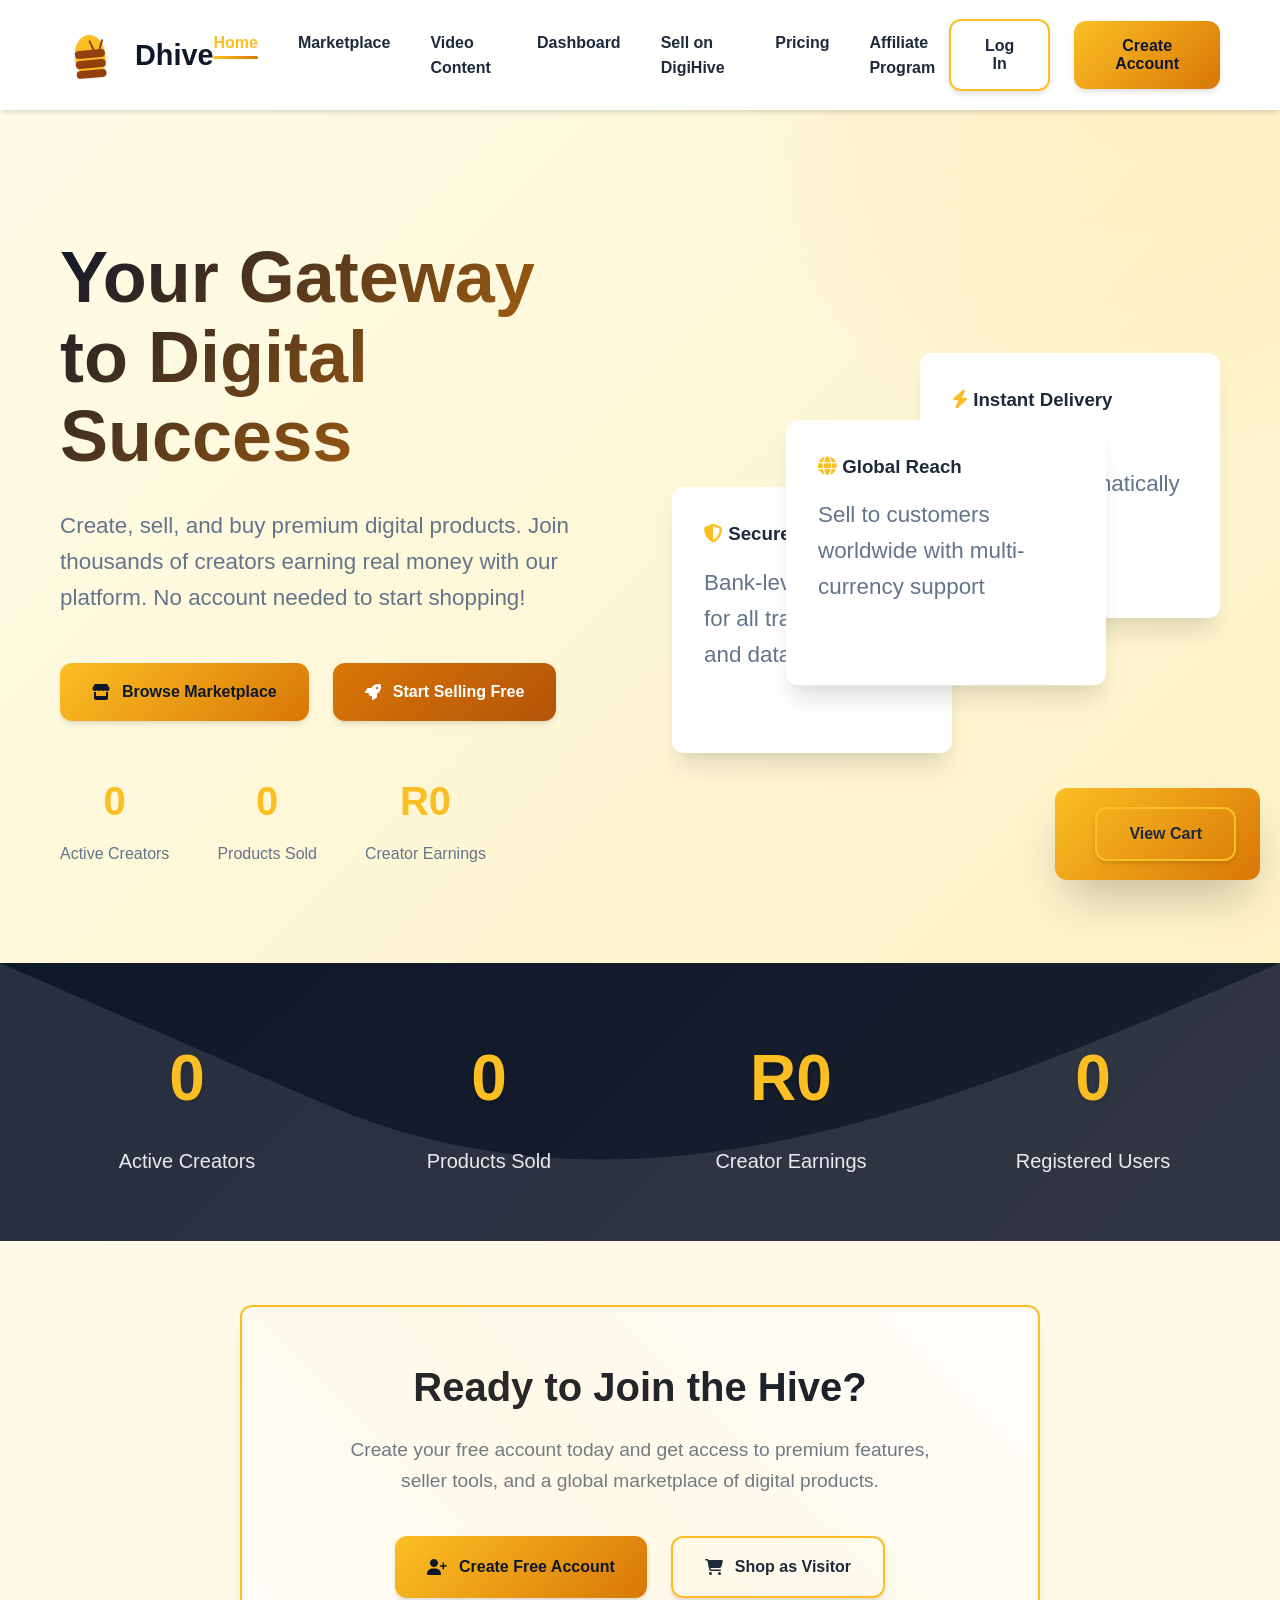
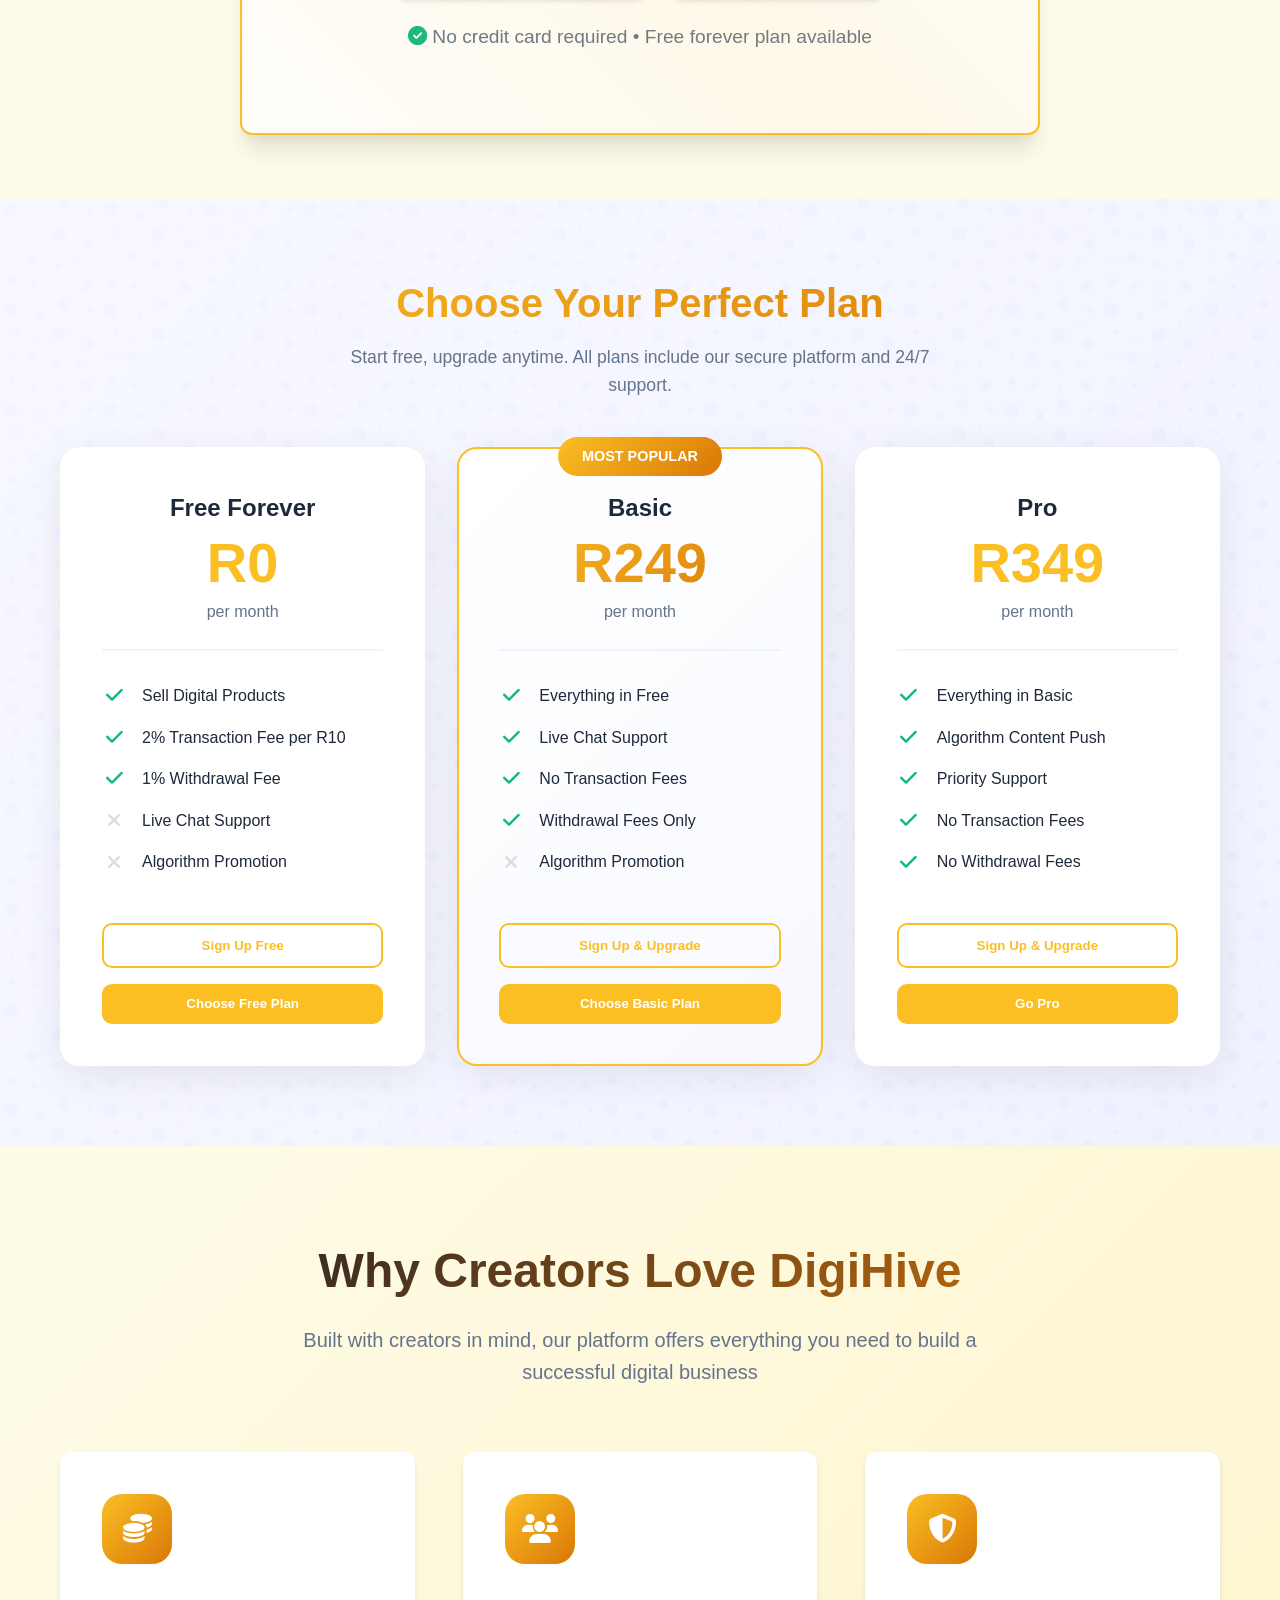
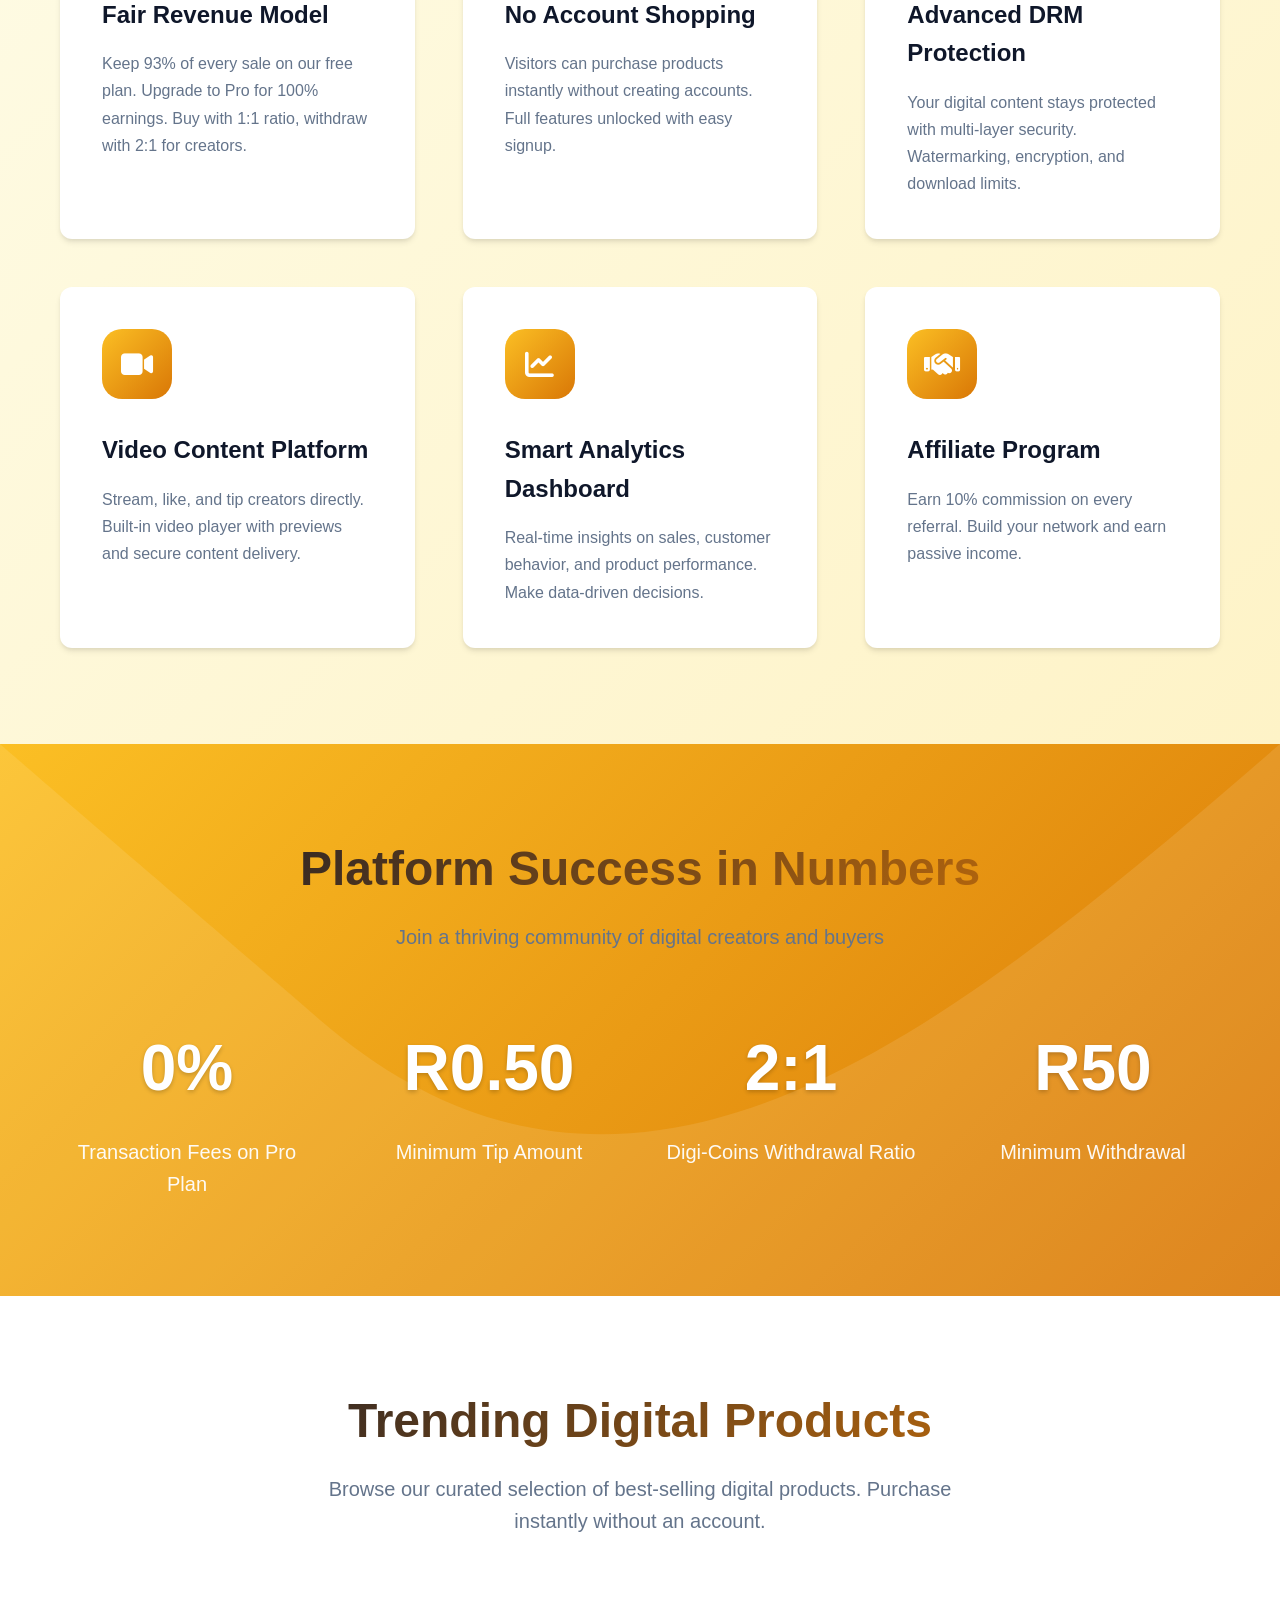
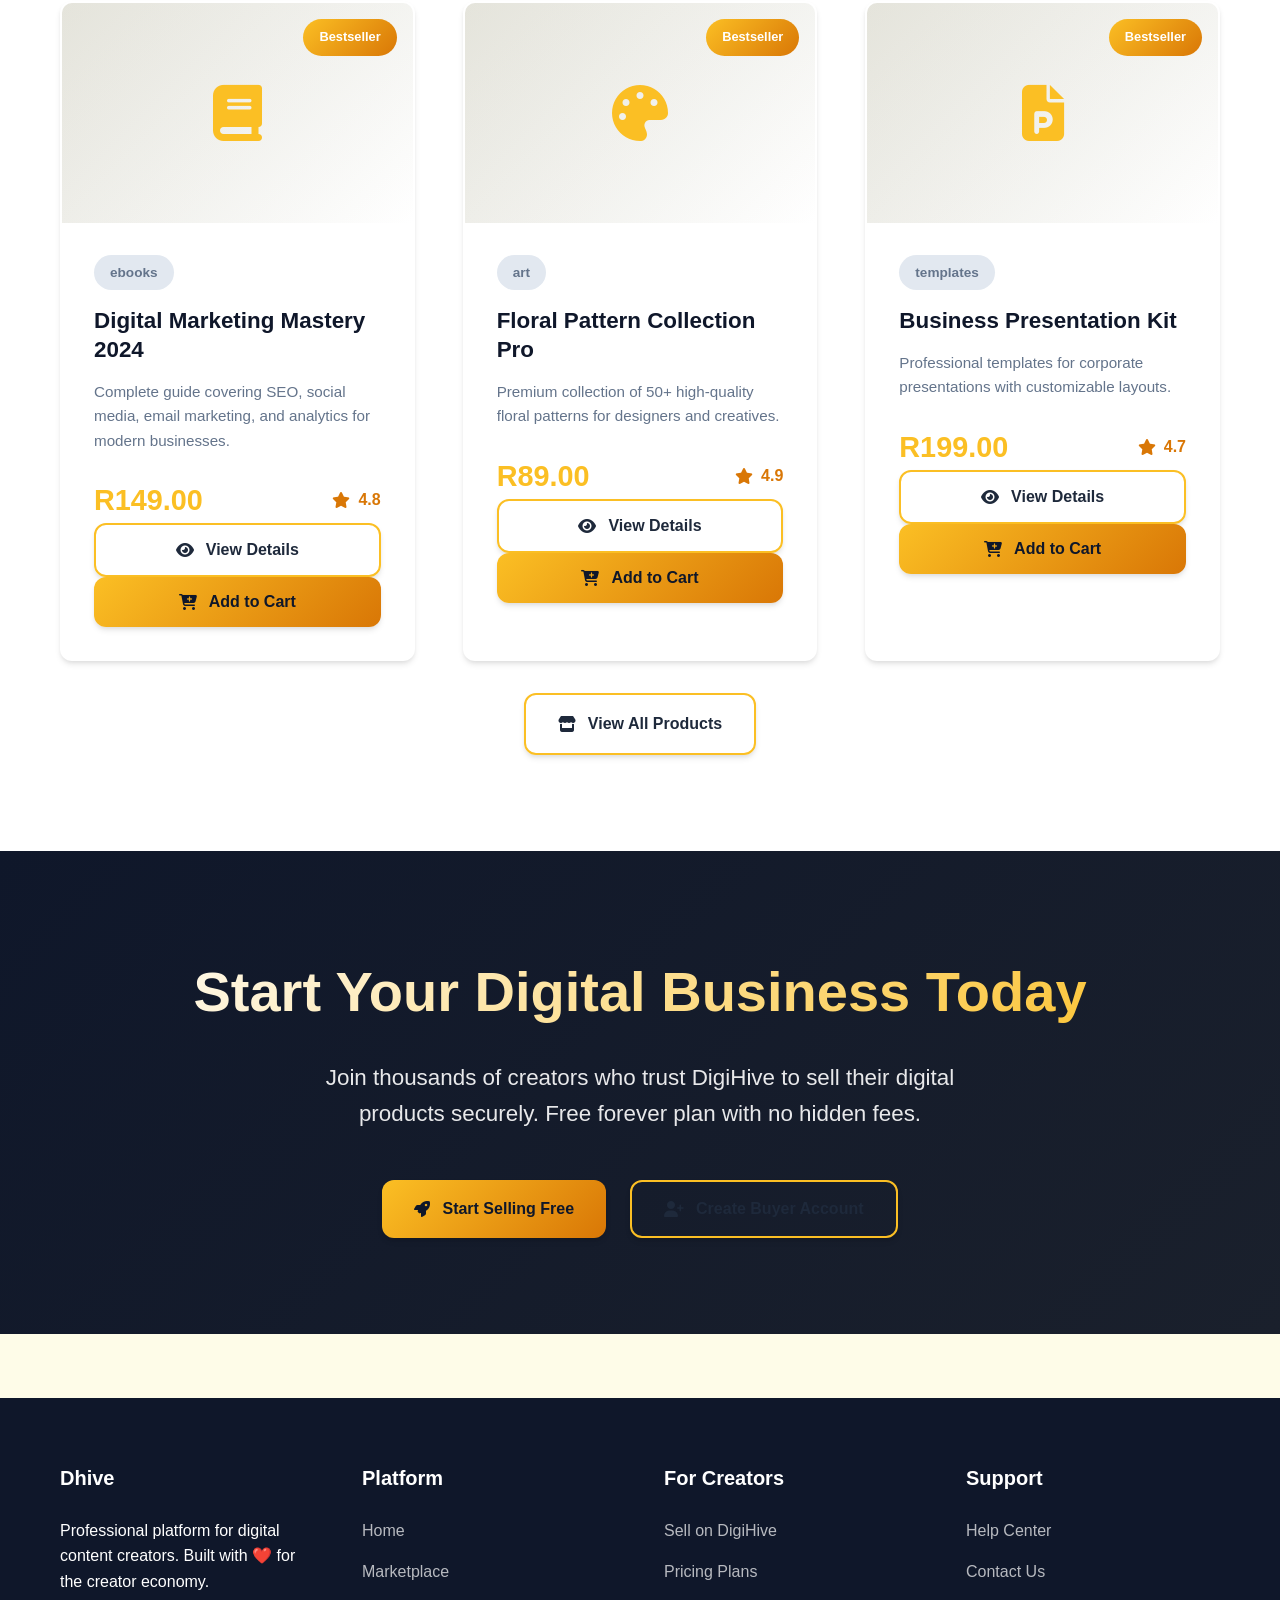
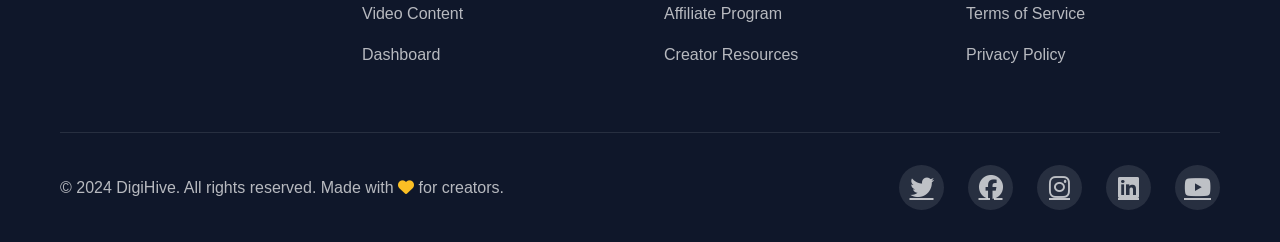
==== commit 2fe41bbe: "Update index.html" ====
--- a/index.html
+++ b/index.html
@@ -10,7 +10,257 @@
     <link rel="stylesheet" href="mobile.css" media="screen and (max-width: 768px)">
     <link rel="stylesheet" href="desktop.css" media="screen and (min-width: 769px)">
     <link rel="icon" type="image/x-icon" href="assets/favicon.ico">
-    
+    <style>
+        /* Additional styles for pricing section */
+        .plans-section {
+            padding: 5rem 0;
+            background: linear-gradient(135deg, #f8f9ff 0%, #f0f2ff 100%);
+            position: relative;
+            overflow: hidden;
+        }
+        
+        .plans-section .container {
+            position: relative;
+            z-index: 2;
+        }
+        
+        .plans-section .section-header {
+            text-align: center;
+            margin-bottom: 3rem;
+        }
+        
+        .plans-section .section-header h2 {
+            font-size: 2.5rem;
+            font-weight: 700;
+            color: var(--dark);
+            margin-bottom: 1rem;
+            background: linear-gradient(135deg, var(--primary) 0%, var(--accent) 100%);
+            -webkit-background-clip: text;
+            -webkit-text-fill-color: transparent;
+        }
+        
+        .plans-section .section-header p {
+            font-size: 1.1rem;
+            color: var(--gray);
+            max-width: 600px;
+            margin: 0 auto;
+            line-height: 1.6;
+        }
+        
+        .plans-grid {
+            display: grid;
+            grid-template-columns: repeat(auto-fit, minmax(300px, 1fr));
+            gap: 2rem;
+            margin-top: 3rem;
+        }
+        
+        .plan-card {
+            background: white;
+            border-radius: 20px;
+            padding: 2.5rem;
+            box-shadow: 0 10px 40px rgba(0, 0, 0, 0.08);
+            border: 2px solid transparent;
+            transition: all 0.3s ease;
+            position: relative;
+            display: flex;
+            flex-direction: column;
+            height: 100%;
+        }
+        
+        .plan-card:hover {
+            transform: translateY(-10px);
+            box-shadow: 0 20px 60px rgba(0, 0, 0, 0.12);
+            border-color: var(--primary-light);
+        }
+        
+        .plan-card.popular {
+            border-color: var(--primary);
+            background: linear-gradient(135deg, #ffffff 0%, #f8f9ff 100%);
+            position: relative;
+        }
+        
+        .plan-badge {
+            position: absolute;
+            top: -12px;
+            left: 50%;
+            transform: translateX(-50%);
+            background: linear-gradient(135deg, var(--primary) 0%, var(--accent) 100%);
+            color: white;
+            padding: 0.5rem 1.5rem;
+            border-radius: 20px;
+            font-size: 0.9rem;
+            font-weight: 600;
+            white-space: nowrap;
+        }
+        
+        .plan-header {
+            text-align: center;
+            margin-bottom: 2rem;
+            padding-bottom: 1.5rem;
+            border-bottom: 2px solid #f0f2ff;
+        }
+        
+        .plan-name {
+            font-size: 1.5rem;
+            font-weight: 700;
+            color: var(--dark);
+            margin-bottom: 0.5rem;
+        }
+        
+        .plan-price {
+            font-size: 3.5rem;
+            font-weight: 800;
+            color: var(--primary);
+            line-height: 1;
+            margin: 0.5rem 0;
+        }
+        
+        .plan-card.popular .plan-price {
+            background: linear-gradient(135deg, var(--primary) 0%, var(--accent) 100%);
+            -webkit-background-clip: text;
+            -webkit-text-fill-color: transparent;
+        }
+        
+        .plan-period {
+            color: var(--gray);
+            font-size: 1rem;
+            font-weight: 500;
+        }
+        
+        .plan-features {
+            list-style: none;
+            padding: 0;
+            margin: 0 0 2rem 0;
+            flex-grow: 1;
+        }
+        
+        .plan-features li {
+            display: flex;
+            align-items: center;
+            margin-bottom: 1rem;
+            font-size: 1rem;
+            color: var(--dark);
+        }
+        
+        .plan-features i {
+            margin-right: 1rem;
+            font-size: 1.2rem;
+            width: 24px;
+            text-align: center;
+        }
+        
+        .plan-features i.fa-check {
+            color: var(--success);
+        }
+        
+        .plan-features i.fa-times.disabled {
+            color: #ddd;
+        }
+        
+        .plan-features li:last-child {
+            margin-bottom: 0;
+        }
+        
+        .plan-card .btn {
+            margin-top: auto;
+            padding: 1rem;
+            font-weight: 600;
+            font-size: 1.1rem;
+            border-radius: 12px;
+            transition: all 0.3s ease;
+        }
+        
+        .plan-card .btn:hover {
+            transform: translateY(-2px);
+            box-shadow: 0 8px 25px rgba(0, 0, 0, 0.15);
+        }
+        
+        .plan-card .btn-outline {
+            background: transparent;
+            border: 2px solid var(--primary);
+            color: var(--primary);
+        }
+        
+        .plan-card .btn-outline:hover {
+            background: var(--primary);
+            color: white;
+        }
+        
+        .w-100 {
+            width: 100%;
+        }
+        
+        .plan-signup-options {
+            display: grid;
+            grid-template-columns: 1fr;
+            gap: 1rem;
+            margin-top: 1rem;
+        }
+        
+        .plan-signup-btn {
+            padding: 0.8rem;
+            font-weight: 600;
+            border-radius: 10px;
+            text-align: center;
+            cursor: pointer;
+            transition: all 0.3s ease;
+        }
+        
+        .plan-signup-btn.primary {
+            background: var(--primary);
+            color: white;
+            border: none;
+        }
+        
+        .plan-signup-btn.secondary {
+            background: transparent;
+            color: var(--primary);
+            border: 2px solid var(--primary);
+        }
+        
+        .plan-signup-btn:hover {
+            transform: translateY(-2px);
+            box-shadow: 0 5px 15px rgba(0, 0, 0, 0.1);
+        }
+        
+        /* Responsive adjustments */
+        @media (max-width: 768px) {
+            .plans-grid {
+                grid-template-columns: 1fr;
+                gap: 2rem;
+            }
+            
+            .plan-card {
+                padding: 2rem;
+            }
+            
+            .plans-section .section-header h2 {
+                font-size: 2rem;
+            }
+            
+            .plan-price {
+                font-size: 3rem;
+            }
+        }
+        
+        @media (min-width: 992px) {
+            .plans-grid {
+                grid-template-columns: repeat(3, 1fr);
+            }
+        }
+        
+        /* Add some decorative elements */
+        .plans-section::before {
+            content: '';
+            position: absolute;
+            top: 0;
+            left: 0;
+            right: 0;
+            bottom: 0;
+            background: url("data:image/svg+xml,%3Csvg width='100' height='100' viewBox='0 0 100 100' xmlns='http://www.w3.org/2000/svg'%3E%3Cpath d='M11 18c3.866 0 7-3.134 7-7s-3.134-7-7-7-7 3.134-7 7 3.134 7 7 7zm48 25c3.866 0 7-3.134 7-7s-3.134-7-7-7-7 3.134-7 7 3.134 7 7 7zm-43-7c1.657 0 3-1.343 3-3s-1.343-3-3-3-3 1.343-3 3 1.343 3 3 3zm63 31c1.657 0 3-1.343 3-3s-1.343-3-3-3-3 1.343-3 3 1.343 3 3 3zM34 90c1.657 0 3-1.343 3-3s-1.343-3-3-3-3 1.343-3 3 1.343 3 3 3zm56-76c1.657 0 3-1.343 3-3s-1.343-3-3-3-3 1.343-3 3 1.343 3 3 3zM12 86c2.21 0 4-1.79 4-4s-1.79-4-4-4-4 1.79-4 4 1.79 4 4 4zm28-65c2.21 0 4-1.79 4-4s-1.79-4-4-4-4 1.79-4 4 1.79 4 4 4zm23-11c2.76 0 5-2.24 5-5s-2.24-5-5-5-5 2.24-5 5 2.24 5 5 5zm-6 60c2.21 0 4-1.79 4-4s-1.79-4-4-4-4 1.79-4 4 1.79 4 4 4zm29 22c2.76 0 5-2.24 5-5s-2.24-5-5-5-5 2.24-5 5 2.24 5 5 5zM32 63c2.76 0 5-2.24 5-5s-2.24-5-5-5-5 2.24-5 5 2.24 5 5 5zm57-13c2.76 0 5-2.24 5-5s-2.24-5-5-5-5 2.24-5 5 2.24 5 5 5zm-9-21c1.105 0 2-.895 2-2s-.895-2-2-2-2 .895-2 2 .895 2 2 2zM60 91c1.105 0 2-.895 2-2s-.895-2-2-2-2 .895-2 2 .895 2 2 2zM35 41c1.105 0 2-.895 2-2s-.895-2-2-2-2 .895-2 2 .895 2 2 2zM12 60c1.105 0 2-.895 2-2s-.895-2-2-2-2 .895-2 2 .895 2 2 2z' fill='%236c63ff' fill-opacity='0.05' fill-rule='evenodd'/%3E%3C/svg%3E");
+            opacity: 0.5;
+        }
+    </style>
 </head>
 <body>
     <!-- Navigation -->
@@ -174,6 +424,91 @@
         </div>
     </div>
 
+    <!-- Pricing Plans Section -->
+    <section class="plans-section">
+        <div class="container">
+            <div class="section-header">
+                <h2>Choose Your Perfect Plan</h2>
+                <p>Start free, upgrade anytime. All plans include our secure platform and 24/7 support.</p>
+            </div>
+            
+            <div class="plans-grid">
+                <!-- Free Plan -->
+                <div class="plan-card">
+                    <div class="plan-header">
+                        <h3 class="plan-name">Free Forever</h3>
+                        <div class="plan-price">R0</div>
+                        <div class="plan-period">per month</div>
+                    </div>
+                    <ul class="plan-features">
+                        <li><i class="fas fa-check"></i> Sell Digital Products</li>
+                        <li><i class="fas fa-check"></i> 2% Transaction Fee per R10</li>
+                        <li><i class="fas fa-check"></i> 1% Withdrawal Fee</li>
+                        <li><i class="fas fa-times disabled"></i> Live Chat Support</li>
+                        <li><i class="fas fa-times disabled"></i> Algorithm Promotion</li>
+                    </ul>
+                    <div class="plan-signup-options">
+                        <button class="plan-signup-btn secondary" onclick="openModal('signupModal')">
+                            Sign Up Free
+                        </button>
+                        <button class="plan-signup-btn primary" onclick="selectPlan('free')">
+                            Choose Free Plan
+                        </button>
+                    </div>
+                </div>
+
+                <!-- Basic Plan -->
+                <div class="plan-card popular">
+                    <div class="plan-badge">MOST POPULAR</div>
+                    <div class="plan-header">
+                        <h3 class="plan-name">Basic</h3>
+                        <div class="plan-price">R249</div>
+                        <div class="plan-period">per month</div>
+                    </div>
+                    <ul class="plan-features">
+                        <li><i class="fas fa-check"></i> Everything in Free</li>
+                        <li><i class="fas fa-check"></i> Live Chat Support</li>
+                        <li><i class="fas fa-check"></i> No Transaction Fees</li>
+                        <li><i class="fas fa-check"></i> Withdrawal Fees Only</li>
+                        <li><i class="fas fa-times disabled"></i> Algorithm Promotion</li>
+                    </ul>
+                    <div class="plan-signup-options">
+                        <button class="plan-signup-btn secondary" onclick="openModal('signupModal')">
+                            Sign Up & Upgrade
+                        </button>
+                        <button class="plan-signup-btn primary" onclick="selectPlan('basic')">
+                            Choose Basic Plan
+                        </button>
+                    </div>
+                </div>
+
+                <!-- Pro Plan -->
+                <div class="plan-card">
+                    <div class="plan-header">
+                        <h3 class="plan-name">Pro</h3>
+                        <div class="plan-price">R349</div>
+                        <div class="plan-period">per month</div>
+                    </div>
+                    <ul class="plan-features">
+                        <li><i class="fas fa-check"></i> Everything in Basic</li>
+                        <li><i class="fas fa-check"></i> Algorithm Content Push</li>
+                        <li><i class="fas fa-check"></i> Priority Support</li>
+                        <li><i class="fas fa-check"></i> No Transaction Fees</li>
+                        <li><i class="fas fa-check"></i> No Withdrawal Fees</li>
+                    </ul>
+                    <div class="plan-signup-options">
+                        <button class="plan-signup-btn secondary" onclick="openModal('signupModal')">
+                            Sign Up & Upgrade
+                        </button>
+                        <button class="plan-signup-btn primary" onclick="selectPlan('pro')">
+                            Go Pro
+                        </button>
+                    </div>
+                </div>
+            </div>
+        </div>
+    </section>
+
     <!-- Features Section -->
     <section class="features">
         <div class="container">
@@ -423,6 +758,38 @@
                     <p>Already have an account? <a href="#" onclick="closeModal('signupModal'); openModal('loginModal')">Log in here</a></p>
                 </div>
             </form>
+        </div>
+    </div>
+
+    <!-- Plan Selection Modal -->
+    <div class="modal" id="planSelectionModal">
+        <div class="modal-content">
+            <button class="modal-close" onclick="closeModal('planSelectionModal')">&times;</button>
+            <div class="modal-header">
+                <h2 id="selectedPlanTitle">Select Plan</h2>
+                <p id="selectedPlanDescription">Choose how you want to proceed with this plan</p>
+            </div>
+            <div class="plan-confirmation">
+                <div class="selected-plan-details">
+                    <h3 id="planNameDisplay">Free Forever</h3>
+                    <div class="plan-price-display" id="planPriceDisplay">R0 <span>/month</span></div>
+                    <ul class="selected-plan-features" id="selectedPlanFeatures">
+                        <li><i class="fas fa-check"></i> Sell Digital Products</li>
+                        <li><i class="fas fa-check"></i> 2% Transaction Fee per R10</li>
+                    </ul>
+                </div>
+                <div class="plan-action-buttons">
+                    <button class="btn btn-outline w-100" onclick="openModal('signupModal'); closeModal('planSelectionModal')">
+                        <i class="fas fa-user-plus"></i> Sign Up First
+                    </button>
+                    <button class="btn w-100" onclick="upgradeToPlan()" id="upgradePlanBtn">
+                        <i class="fas fa-rocket"></i> Upgrade Now
+                    </button>
+                </div>
+                <p class="plan-note">
+                    <i class="fas fa-info-circle"></i> You need to be logged in to upgrade your plan
+                </p>
+            </div>
         </div>
     </div>
 
@@ -456,5 +823,180 @@
     </div>
 
     <script src="script.js"></script>
+    <script>
+        // Plan selection functionality
+        function selectPlan(planType) {
+            let planTitle, planDescription, planName, planPrice, features;
+            
+            switch(planType) {
+                case 'free':
+                    planTitle = "Free Forever Plan";
+                    planDescription = "Perfect for getting started with no commitment";
+                    planName = "Free Forever";
+                    planPrice = "R0";
+                    features = [
+                        "Sell Digital Products",
+                        "2% Transaction Fee per R10",
+                        "1% Withdrawal Fee"
+                    ];
+                    break;
+                case 'basic':
+                    planTitle = "Basic Plan";
+                    planDescription = "Most popular choice for serious creators";
+                    planName = "Basic";
+                    planPrice = "R249";
+                    features = [
+                        "Everything in Free",
+                        "Live Chat Support",
+                        "No Transaction Fees",
+                        "Withdrawal Fees Only"
+                    ];
+                    break;
+                case 'pro':
+                    planTitle = "Pro Plan";
+                    planDescription = "Maximum features for professional creators";
+                    planName = "Pro";
+                    planPrice = "R349";
+                    features = [
+                        "Everything in Basic",
+                        "Algorithm Content Push",
+                        "Priority Support",
+                        "No Transaction Fees",
+                        "No Withdrawal Fees"
+                    ];
+                    break;
+            }
+            
+            // Update modal content
+            document.getElementById('selectedPlanTitle').textContent = planTitle;
+            document.getElementById('selectedPlanDescription').textContent = planDescription;
+            document.getElementById('planNameDisplay').textContent = planName;
+            document.getElementById('planPriceDisplay').innerHTML = `${planPrice} <span>/month</span>`;
+            
+            // Update features list
+            const featuresList = document.getElementById('selectedPlanFeatures');
+            featuresList.innerHTML = '';
+            features.forEach(feature => {
+                const li = document.createElement('li');
+                li.innerHTML = `<i class="fas fa-check"></i> ${feature}`;
+                featuresList.appendChild(li);
+            });
+            
+            // Update button text
+            const upgradeBtn = document.getElementById('upgradePlanBtn');
+            if (planType === 'free') {
+                upgradeBtn.innerHTML = '<i class="fas fa-check"></i> Select Free Plan';
+                upgradeBtn.onclick = function() {
+                    selectFreePlan();
+                };
+            } else {
+                upgradeBtn.innerHTML = `<i class="fas fa-rocket"></i> Upgrade to ${planName}`;
+                upgradeBtn.onclick = function() {
+                    upgradeToPlan(planType);
+                };
+            }
+            
+            // Open modal
+            openModal('planSelectionModal');
+        }
+        
+        function selectFreePlan() {
+            // If user is logged in, upgrade to free plan
+            // If not, ask them to sign up first
+            const userLoggedIn = checkUserLoggedIn(); // You need to implement this
+            if (userLoggedIn) {
+                // Call API to set user to free plan
+                showNotification('Free plan selected successfully!', 'success');
+                closeModal('planSelectionModal');
+            } else {
+                closeModal('planSelectionModal');
+                openModal('signupModal');
+            }
+        }
+        
+        function upgradeToPlan(planType) {
+            const userLoggedIn = checkUserLoggedIn(); // You need to implement this
+            if (userLoggedIn) {
+                // Call API to upgrade user plan
+                showNotification(`Upgrading to ${planType} plan...`, 'info');
+                // In a real app, you would redirect to payment page or process payment
+                setTimeout(() => {
+                    showNotification(`Successfully upgraded to ${planType} plan!`, 'success');
+                    closeModal('planSelectionModal');
+                }, 1500);
+            } else {
+                showNotification('Please sign up or log in first', 'warning');
+                closeModal('planSelectionModal');
+                openModal('signupModal');
+            }
+        }
+        
+        function checkUserLoggedIn() {
+            // This should check if user is logged in
+            // For now, return false to demonstrate
+            return false;
+        }
+        
+        function showNotification(message, type) {
+            // Create notification element
+            const notification = document.createElement('div');
+            notification.className = `notification notification-${type}`;
+            notification.innerHTML = `
+                <i class="fas fa-${type === 'success' ? 'check-circle' : 'info-circle'}"></i>
+                <span>${message}</span>
+            `;
+            
+            // Add styles
+            notification.style.cssText = `
+                position: fixed;
+                top: 20px;
+                right: 20px;
+                background: ${type === 'success' ? 'var(--success)' : type === 'warning' ? 'var(--warning)' : 'var(--info)'};
+                color: white;
+                padding: 1rem 1.5rem;
+                border-radius: 10px;
+                display: flex;
+                align-items: center;
+                gap: 0.75rem;
+                box-shadow: 0 5px 20px rgba(0,0,0,0.15);
+                z-index: 9999;
+                animation: slideIn 0.3s ease;
+            `;
+            
+            document.body.appendChild(notification);
+            
+            // Remove after 3 seconds
+            setTimeout(() => {
+                notification.style.animation = 'slideOut 0.3s ease';
+                setTimeout(() => notification.remove(), 300);
+            }, 3000);
+        }
+        
+        // Add CSS for animations
+        const style = document.createElement('style');
+        style.textContent = `
+            @keyframes slideIn {
+                from {
+                    transform: translateX(100%);
+                    opacity: 0;
+                }
+                to {
+                    transform: translateX(0);
+                    opacity: 1;
+                }
+            }
+            @keyframes slideOut {
+                from {
+                    transform: translateX(0);
+                    opacity: 1;
+                }
+                to {
+                    transform: translateX(100%);
+                    opacity: 0;
+                }
+            }
+        `;
+        document.head.appendChild(style);
+    </script>
 </body>
 </html>
--- a/mobile.css
+++ b/mobile.css
@@ -325,3 +325,58 @@
     -ms-overflow-style: none;
     scrollbar-width: none;
 }
+/* Mobile Marketplace Styles */
+@media (max-width: 768px) {
+    .back-home-btn {
+        margin-right: 1rem;
+        font-size: 0.9rem;
+    }
+    
+    .marketplace-header {
+        padding: 2rem 0;
+    }
+    
+    .marketplace-layout {
+        grid-template-columns: 1fr;
+    }
+    
+    .filters-sidebar {
+        position: static;
+    }
+    
+    .products-grid.grid-view {
+        grid-template-columns: repeat(auto-fill, minmax(150px, 1fr));
+        gap: 1rem;
+    }
+    
+    .product-card {
+        margin-bottom: 1rem;
+    }
+    
+    .product-image {
+        height: 150px;
+    }
+    
+    .product-info {
+        padding: 1rem;
+    }
+    
+    .product-title {
+        font-size: 1rem;
+    }
+    
+    .current-price {
+        font-size: 1.2rem;
+    }
+    
+    .product-footer {
+        flex-direction: column;
+        gap: 0.5rem;
+        align-items: flex-start;
+    }
+    
+    .product-meta {
+        flex-direction: row;
+        gap: 1rem;
+    }
+}
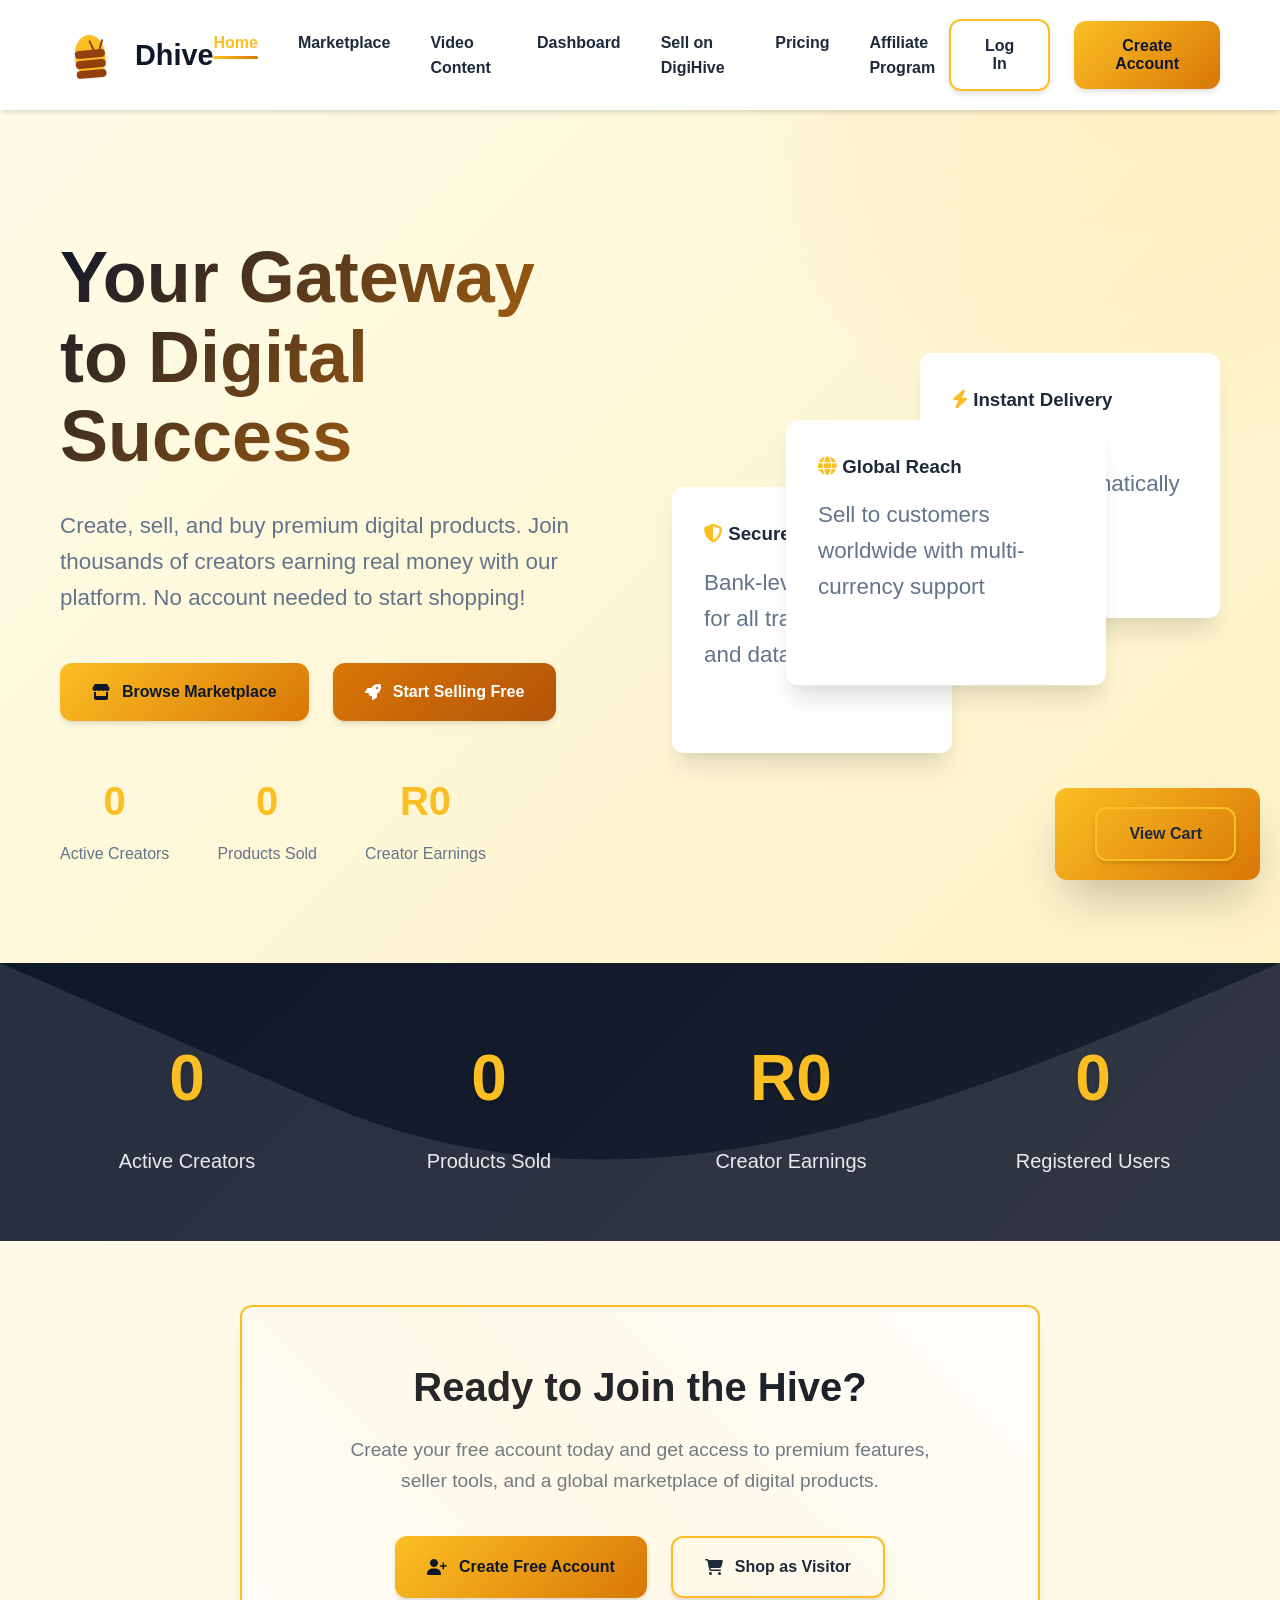
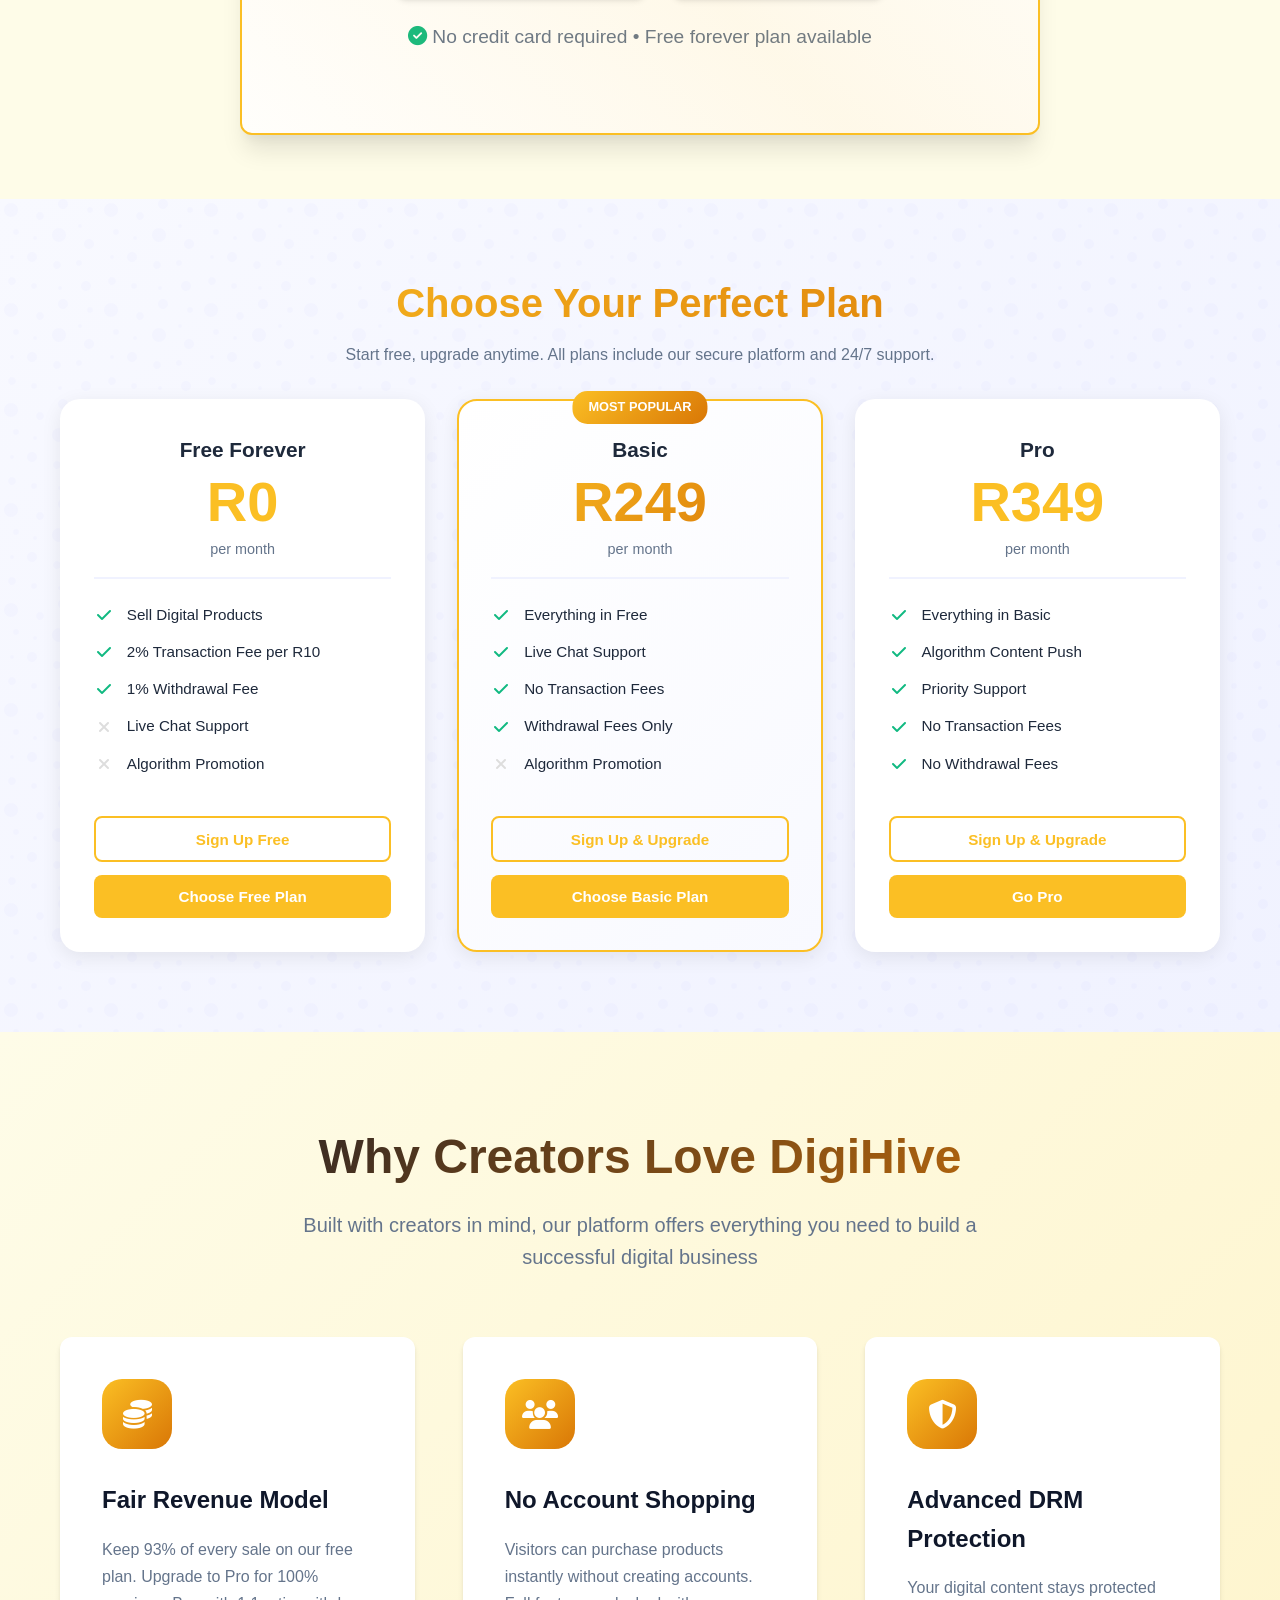
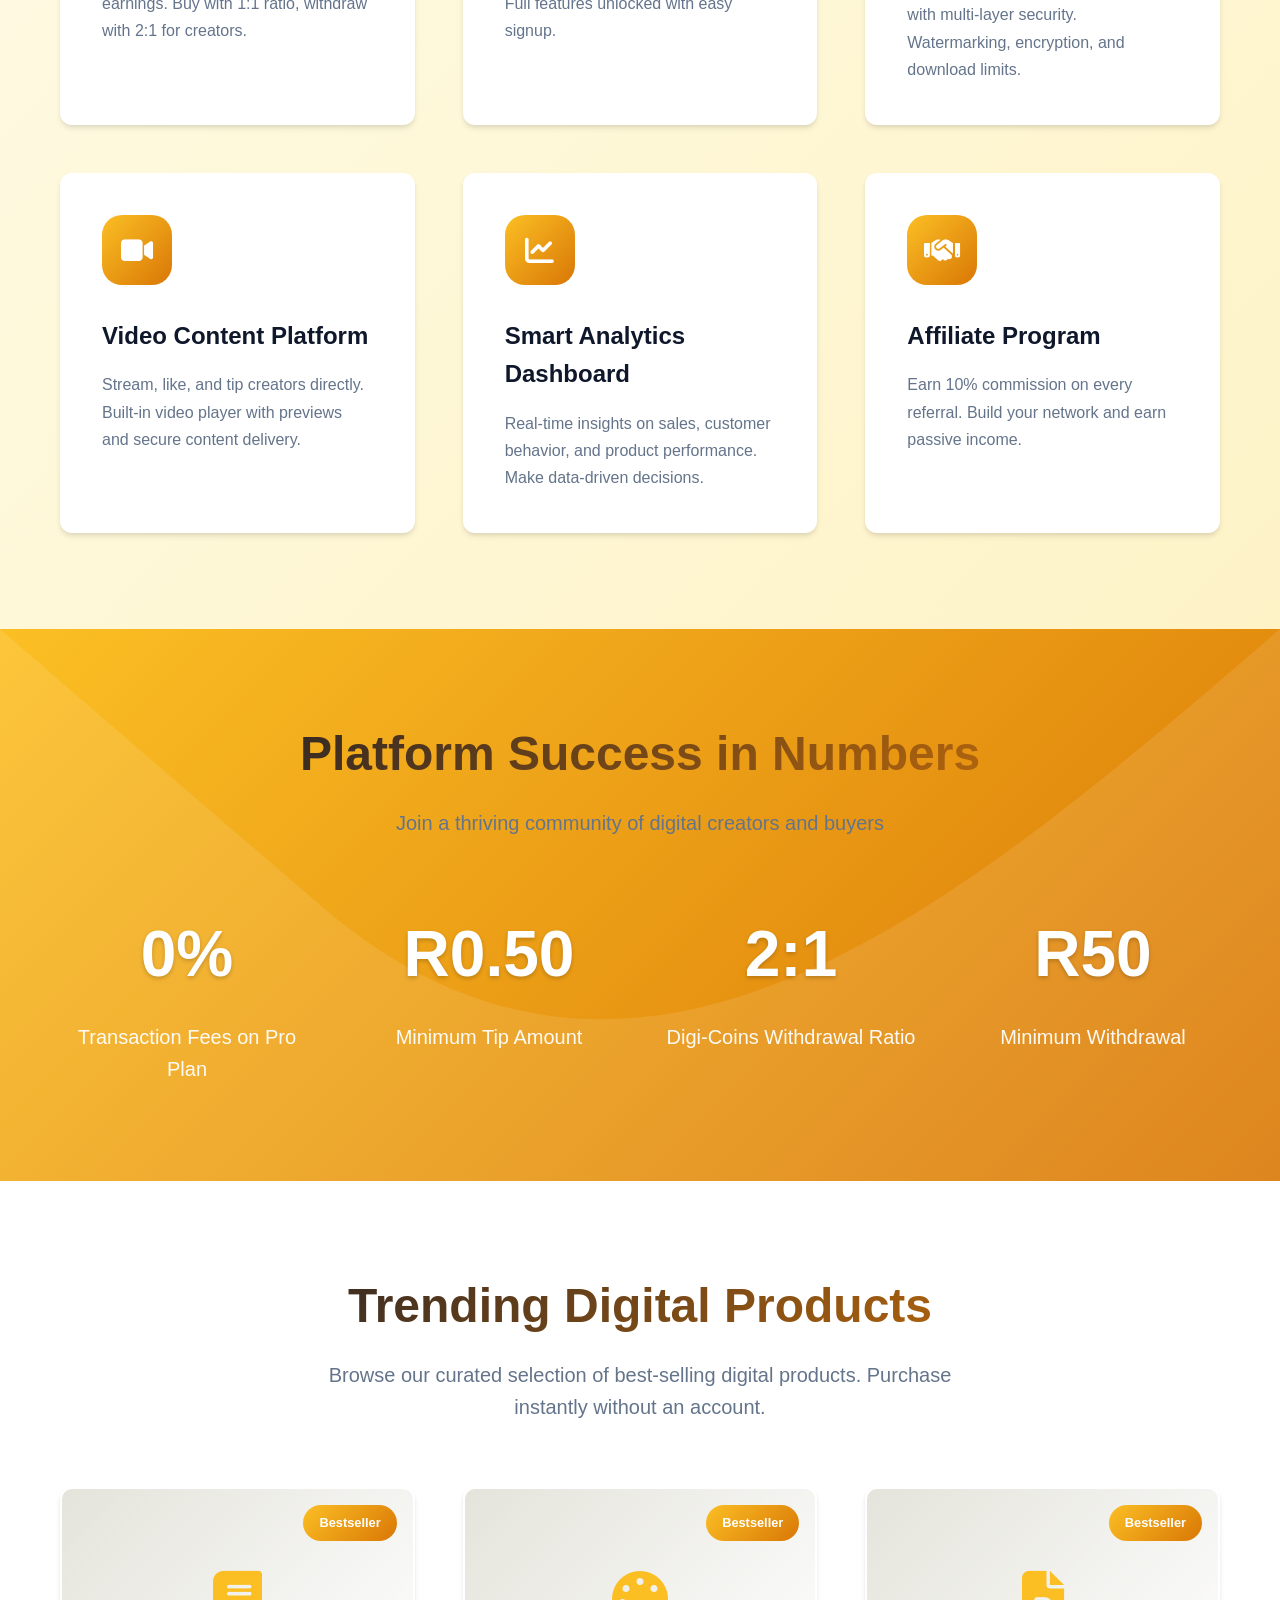
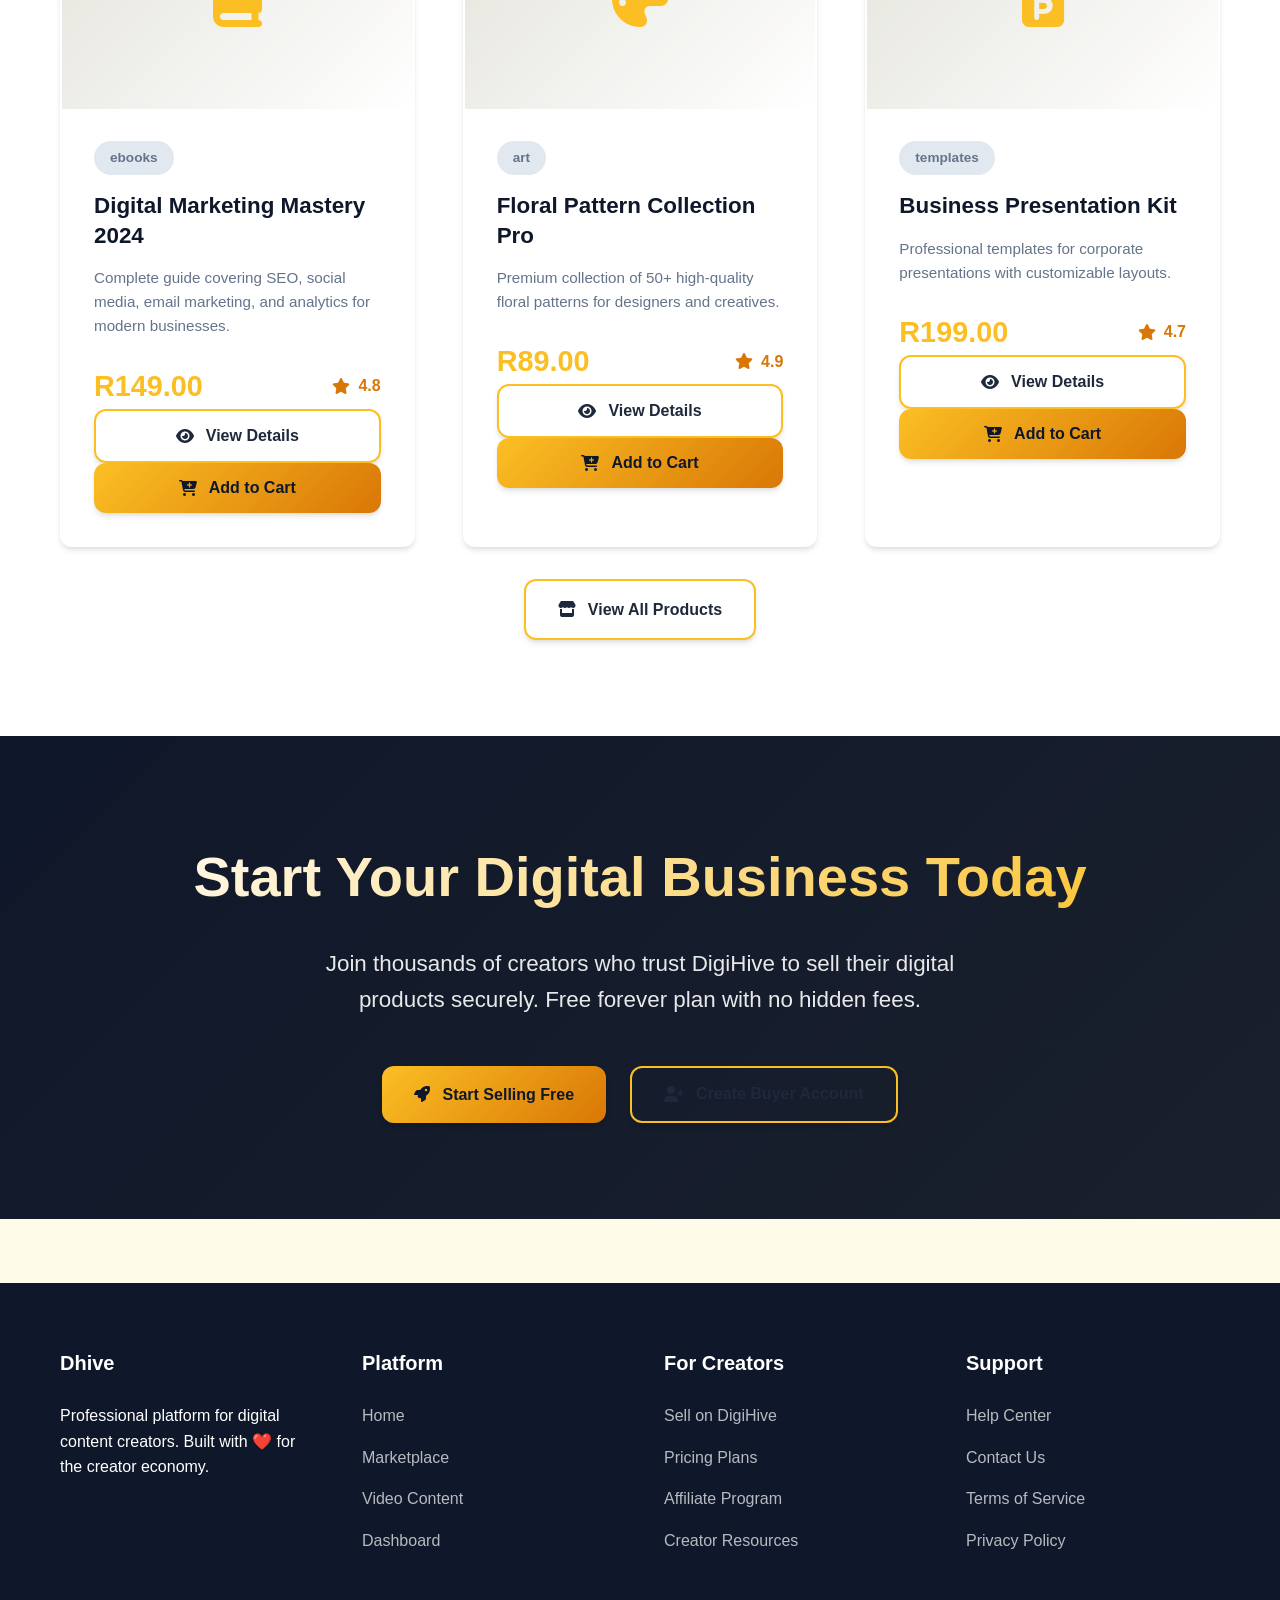
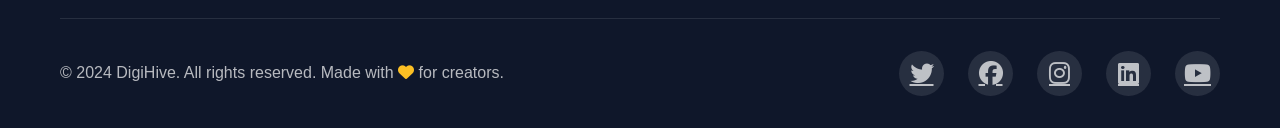
==== commit acf458ef: "Update index.html" ====
--- a/index.html
+++ b/index.html
@@ -13,7 +13,7 @@
     <style>
         /* Additional styles for pricing section */
         .plans-section {
-            padding: 5rem 0;
+            padding: 3rem 0;
             background: linear-gradient(135deg, #f8f9ff 0%, #f0f2ff 100%);
             position: relative;
             overflow: hidden;
@@ -26,11 +26,12 @@
         
         .plans-section .section-header {
             text-align: center;
-            margin-bottom: 3rem;
+            margin-bottom: 2rem;
+            padding: 0 1rem;
         }
         
         .plans-section .section-header h2 {
-            font-size: 2.5rem;
+            font-size: 1.8rem;
             font-weight: 700;
             color: var(--dark);
             margin-bottom: 1rem;
@@ -40,25 +41,26 @@
         }
         
         .plans-section .section-header p {
-            font-size: 1.1rem;
+            font-size: 1rem;
             color: var(--gray);
             max-width: 600px;
             margin: 0 auto;
-            line-height: 1.6;
+            line-height: 1.5;
         }
         
         .plans-grid {
             display: grid;
-            grid-template-columns: repeat(auto-fit, minmax(300px, 1fr));
-            gap: 2rem;
-            margin-top: 3rem;
+            grid-template-columns: 1fr;
+            gap: 1.5rem;
+            margin-top: 2rem;
+            padding: 0 1rem;
         }
         
         .plan-card {
             background: white;
-            border-radius: 20px;
-            padding: 2.5rem;
-            box-shadow: 0 10px 40px rgba(0, 0, 0, 0.08);
+            border-radius: 15px;
+            padding: 1.5rem;
+            box-shadow: 0 5px 20px rgba(0, 0, 0, 0.08);
             border: 2px solid transparent;
             transition: all 0.3s ease;
             position: relative;
@@ -68,8 +70,8 @@
         }
         
         .plan-card:hover {
-            transform: translateY(-10px);
-            box-shadow: 0 20px 60px rgba(0, 0, 0, 0.12);
+            transform: translateY(-5px);
+            box-shadow: 0 10px 30px rgba(0, 0, 0, 0.12);
             border-color: var(--primary-light);
         }
         
@@ -81,34 +83,34 @@
         
         .plan-badge {
             position: absolute;
-            top: -12px;
+            top: -10px;
             left: 50%;
             transform: translateX(-50%);
             background: linear-gradient(135deg, var(--primary) 0%, var(--accent) 100%);
             color: white;
-            padding: 0.5rem 1.5rem;
-            border-radius: 20px;
-            font-size: 0.9rem;
+            padding: 0.4rem 1rem;
+            border-radius: 15px;
+            font-size: 0.8rem;
             font-weight: 600;
             white-space: nowrap;
         }
         
         .plan-header {
             text-align: center;
-            margin-bottom: 2rem;
-            padding-bottom: 1.5rem;
+            margin-bottom: 1.5rem;
+            padding-bottom: 1rem;
             border-bottom: 2px solid #f0f2ff;
         }
         
         .plan-name {
-            font-size: 1.5rem;
+            font-size: 1.3rem;
             font-weight: 700;
             color: var(--dark);
             margin-bottom: 0.5rem;
         }
         
         .plan-price {
-            font-size: 3.5rem;
+            font-size: 2.5rem;
             font-weight: 800;
             color: var(--primary);
             line-height: 1;
@@ -123,29 +125,29 @@
         
         .plan-period {
             color: var(--gray);
-            font-size: 1rem;
+            font-size: 0.9rem;
             font-weight: 500;
         }
         
         .plan-features {
             list-style: none;
             padding: 0;
-            margin: 0 0 2rem 0;
+            margin: 0 0 1.5rem 0;
             flex-grow: 1;
         }
         
         .plan-features li {
             display: flex;
             align-items: center;
-            margin-bottom: 1rem;
+            margin-bottom: 0.8rem;
+            font-size: 0.95rem;
+            color: var(--dark);
+        }
+        
+        .plan-features i {
+            margin-right: 0.8rem;
             font-size: 1rem;
-            color: var(--dark);
-        }
-        
-        .plan-features i {
-            margin-right: 1rem;
-            font-size: 1.2rem;
-            width: 24px;
+            width: 20px;
             text-align: center;
         }
         
@@ -159,57 +161,30 @@
         
         .plan-features li:last-child {
             margin-bottom: 0;
-        }
-        
-        .plan-card .btn {
-            margin-top: auto;
-            padding: 1rem;
-            font-weight: 600;
-            font-size: 1.1rem;
-            border-radius: 12px;
-            transition: all 0.3s ease;
-        }
-        
-        .plan-card .btn:hover {
-            transform: translateY(-2px);
-            box-shadow: 0 8px 25px rgba(0, 0, 0, 0.15);
-        }
-        
-        .plan-card .btn-outline {
-            background: transparent;
-            border: 2px solid var(--primary);
-            color: var(--primary);
-        }
-        
-        .plan-card .btn-outline:hover {
-            background: var(--primary);
-            color: white;
-        }
-        
-        .w-100 {
-            width: 100%;
         }
         
         .plan-signup-options {
             display: grid;
             grid-template-columns: 1fr;
-            gap: 1rem;
+            gap: 0.8rem;
             margin-top: 1rem;
         }
         
         .plan-signup-btn {
             padding: 0.8rem;
             font-weight: 600;
-            border-radius: 10px;
+            border-radius: 8px;
             text-align: center;
             cursor: pointer;
             transition: all 0.3s ease;
+            font-size: 0.95rem;
+            border: none;
+            width: 100%;
         }
         
         .plan-signup-btn.primary {
             background: var(--primary);
             color: white;
-            border: none;
         }
         
         .plan-signup-btn.secondary {
@@ -220,33 +195,207 @@
         
         .plan-signup-btn:hover {
             transform: translateY(-2px);
-            box-shadow: 0 5px 15px rgba(0, 0, 0, 0.1);
-        }
-        
-        /* Responsive adjustments */
+            box-shadow: 0 4px 12px rgba(0, 0, 0, 0.1);
+        }
+        
+        /* Mobile Navigation Styles */
+        .mobile-nav {
+            display: none;
+            position: fixed;
+            top: 0;
+            left: 0;
+            right: 0;
+            bottom: 0;
+            background: white;
+            z-index: 1000;
+            padding: 5rem 1.5rem 2rem;
+            overflow-y: auto;
+            transform: translateX(-100%);
+            transition: transform 0.3s ease;
+        }
+        
+        .mobile-nav.active {
+            display: block;
+            transform: translateX(0);
+        }
+        
+        .mobile-nav-links {
+            list-style: none;
+            padding: 0;
+            margin: 0;
+        }
+        
+        .mobile-nav-links li {
+            margin-bottom: 1rem;
+        }
+        
+        .mobile-nav-links a {
+            display: block;
+            padding: 1rem;
+            color: var(--dark);
+            text-decoration: none;
+            font-size: 1.1rem;
+            font-weight: 500;
+            border-radius: 8px;
+            transition: all 0.3s ease;
+        }
+        
+        .mobile-nav-links a:hover {
+            background: var(--primary-light);
+            color: var(--primary);
+        }
+        
+        .mobile-nav-links a.active {
+            background: var(--primary);
+            color: white;
+        }
+        
+        /* Mobile Menu Button */
+        .mobile-menu-btn {
+            display: none;
+            background: none;
+            border: none;
+            color: var(--dark);
+            font-size: 1.5rem;
+            cursor: pointer;
+            padding: 0.5rem;
+            z-index: 1001;
+        }
+        
+        .mobile-menu-btn:hover {
+            color: var(--primary);
+        }
+        
+        /* Mobile Menu Close Button */
+        .mobile-nav-close {
+            position: absolute;
+            top: 1rem;
+            right: 1rem;
+            background: none;
+            border: none;
+            color: var(--dark);
+            font-size: 1.5rem;
+            cursor: pointer;
+            padding: 0.5rem;
+        }
+        
+        /* Mobile Responsive Adjustments */
         @media (max-width: 768px) {
-            .plans-grid {
+            .mobile-menu-btn {
+                display: block;
+            }
+            
+            .nav-links {
+                display: none;
+            }
+            
+            .nav-actions {
+                display: flex;
+                gap: 0.5rem;
+                align-items: center;
+            }
+            
+            .nav-actions .btn {
+                padding: 0.5rem 1rem;
+                font-size: 0.9rem;
+            }
+            
+            .hero-content {
+                flex-direction: column;
+            }
+            
+            .hero-text, .hero-image {
+                width: 100%;
+            }
+            
+            .hero-stats {
+                flex-direction: column;
+                gap: 1rem;
+            }
+            
+            .hero-actions {
+                flex-direction: column;
+                gap: 1rem;
+            }
+            
+            .visitor-signup {
+                padding: 1.5rem;
+                margin: 1rem;
+            }
+            
+            .features-grid, .stats-grid {
+                grid-template-columns: 1fr;
+                gap: 1rem;
+            }
+            
+            .counter-section .counters-container {
+                grid-template-columns: repeat(2, 1fr);
+                gap: 1rem;
+            }
+            
+            .products-grid {
+                grid-template-columns: repeat(auto-fill, minmax(250px, 1fr));
+                gap: 1rem;
+            }
+            
+            .footer-content {
                 grid-template-columns: 1fr;
                 gap: 2rem;
             }
             
+            .footer-bottom {
+                flex-direction: column;
+                gap: 1rem;
+                text-align: center;
+            }
+        }
+        
+        @media (min-width: 769px) {
+            .mobile-nav {
+                display: none !important;
+            }
+            
+            .plans-grid {
+                grid-template-columns: repeat(3, 1fr);
+                gap: 2rem;
+                padding: 0;
+            }
+            
             .plan-card {
                 padding: 2rem;
+                border-radius: 20px;
+            }
+            
+            .plans-section {
+                padding: 5rem 0;
             }
             
             .plans-section .section-header h2 {
-                font-size: 2rem;
+                font-size: 2.5rem;
             }
             
             .plan-price {
-                font-size: 3rem;
-            }
-        }
-        
-        @media (min-width: 992px) {
-            .plans-grid {
-                grid-template-columns: repeat(3, 1fr);
-            }
+                font-size: 3.5rem;
+            }
+        }
+        
+        /* Mobile Overlay */
+        .mobile-nav-overlay {
+            display: none;
+            position: fixed;
+            top: 0;
+            left: 0;
+            right: 0;
+            bottom: 0;
+            background: rgba(0, 0, 0, 0.5);
+            z-index: 999;
+            opacity: 0;
+            transition: opacity 0.3s ease;
+        }
+        
+        .mobile-nav-overlay.active {
+            display: block;
+            opacity: 1;
         }
         
         /* Add some decorative elements */
@@ -259,6 +408,30 @@
             bottom: 0;
             background: url("data:image/svg+xml,%3Csvg width='100' height='100' viewBox='0 0 100 100' xmlns='http://www.w3.org/2000/svg'%3E%3Cpath d='M11 18c3.866 0 7-3.134 7-7s-3.134-7-7-7-7 3.134-7 7 3.134 7 7 7zm48 25c3.866 0 7-3.134 7-7s-3.134-7-7-7-7 3.134-7 7 3.134 7 7 7zm-43-7c1.657 0 3-1.343 3-3s-1.343-3-3-3-3 1.343-3 3 1.343 3 3 3zm63 31c1.657 0 3-1.343 3-3s-1.343-3-3-3-3 1.343-3 3 1.343 3 3 3zM34 90c1.657 0 3-1.343 3-3s-1.343-3-3-3-3 1.343-3 3 1.343 3 3 3zm56-76c1.657 0 3-1.343 3-3s-1.343-3-3-3-3 1.343-3 3 1.343 3 3 3zM12 86c2.21 0 4-1.79 4-4s-1.79-4-4-4-4 1.79-4 4 1.79 4 4 4zm28-65c2.21 0 4-1.79 4-4s-1.79-4-4-4-4 1.79-4 4 1.79 4 4 4zm23-11c2.76 0 5-2.24 5-5s-2.24-5-5-5-5 2.24-5 5 2.24 5 5 5zm-6 60c2.21 0 4-1.79 4-4s-1.79-4-4-4-4 1.79-4 4 1.79 4 4 4zm29 22c2.76 0 5-2.24 5-5s-2.24-5-5-5-5 2.24-5 5 2.24 5 5 5zM32 63c2.76 0 5-2.24 5-5s-2.24-5-5-5-5 2.24-5 5 2.24 5 5 5zm57-13c2.76 0 5-2.24 5-5s-2.24-5-5-5-5 2.24-5 5 2.24 5 5 5zm-9-21c1.105 0 2-.895 2-2s-.895-2-2-2-2 .895-2 2 .895 2 2 2zM60 91c1.105 0 2-.895 2-2s-.895-2-2-2-2 .895-2 2 .895 2 2 2zM35 41c1.105 0 2-.895 2-2s-.895-2-2-2-2 .895-2 2 .895 2 2 2zM12 60c1.105 0 2-.895 2-2s-.895-2-2-2-2 .895-2 2 .895 2 2 2z' fill='%236c63ff' fill-opacity='0.05' fill-rule='evenodd'/%3E%3C/svg%3E");
             opacity: 0.5;
+        }
+        
+        /* Modal adjustments for mobile */
+        .modal-content {
+            max-height: 90vh;
+            overflow-y: auto;
+            margin: 1rem;
+            width: calc(100% - 2rem);
+        }
+        
+        @media (max-width: 768px) {
+            .modal-content {
+                padding: 1.5rem;
+            }
+            
+            .verification-code {
+                gap: 0.5rem;
+            }
+            
+            .verification-input {
+                width: 40px;
+                height: 50px;
+                font-size: 1.2rem;
+            }
         }
     </style>
 </head>
@@ -289,7 +462,7 @@
                 </a>
                 
                 <!-- Mobile Menu Button -->
-                <button class="mobile-menu-btn" id="mobileMenuBtn">
+                <button class="mobile-menu-btn" id="mobileMenuBtn" aria-label="Open menu">
                     <i class="fas fa-bars"></i>
                 </button>
                 
@@ -317,9 +490,13 @@
     </header>
 
     <!-- Mobile Navigation Menu -->
+    <div class="mobile-nav-overlay" id="mobileNavOverlay"></div>
     <div class="mobile-nav" id="mobileNav">
+        <button class="mobile-nav-close" id="mobileNavClose" aria-label="Close menu">
+            <i class="fas fa-times"></i>
+        </button>
         <ul class="mobile-nav-links">
-            <li><a href="index.html" onclick="toggleMobileMenu()">Home</a></li>
+            <li><a href="index.html" class="active" onclick="toggleMobileMenu()">Home</a></li>
             <li><a href="marketplace.html" onclick="toggleMobileMenu()">Marketplace</a></li>
             <li><a href="videos.html" onclick="toggleMobileMenu()">Video Content</a></li>
             <li><a href="dashboard.html" onclick="toggleMobileMenu()">Dashboard</a></li>
@@ -329,8 +506,17 @@
             <li><a href="affiliate.html" onclick="toggleMobileMenu()">Affiliate</a></li>
             <li><a href="terms.html" onclick="toggleMobileMenu()">Terms</a></li>
         </ul>
+        <div class="mobile-nav-actions">
+            <button class="btn btn-outline w-100" onclick="openModal('loginModal'); toggleMobileMenu()">
+                Log In
+            </button>
+            <button class="btn w-100" onclick="openModal('signupModal'); toggleMobileMenu()">
+                Create Account
+            </button>
+        </div>
     </div>
 
+    <!-- Rest of your HTML content remains the same -->
     <!-- Hero Section -->
     <section class="hero">
         <div class="container">
@@ -824,6 +1010,25 @@
 
     <script src="script.js"></script>
     <script>
+        // Mobile Menu Functionality
+        function toggleMobileMenu() {
+            const mobileNav = document.getElementById('mobileNav');
+            const mobileNavOverlay = document.getElementById('mobileNavOverlay');
+            const body = document.body;
+            
+            mobileNav.classList.toggle('active');
+            mobileNavOverlay.classList.toggle('active');
+            body.style.overflow = mobileNav.classList.contains('active') ? 'hidden' : '';
+        }
+        
+        // Close mobile menu when clicking overlay
+        document.getElementById('mobileNavOverlay').addEventListener('click', toggleMobileMenu);
+        
+        // Close mobile menu when clicking close button
+        document.getElementById('mobileNavClose').addEventListener('click', toggleMobileMenu);
+        
+        // Close mobile menu when clicking a link (handled in the links themselves)
+        
         // Plan selection functionality
         function selectPlan(planType) {
             let planTitle, planDescription, planName, planPrice, features;
@@ -995,6 +1200,37 @@
                     opacity: 0;
                 }
             }
+            .mobile-nav-actions {
+                padding: 1.5rem;
+                display: grid;
+                grid-template-columns: 1fr;
+                gap: 1rem;
+                margin-top: 2rem;
+                border-top: 1px solid #eee;
+            }
+            
+            @media (max-width: 768px) {
+                .hero h1 {
+                    font-size: 2rem;
+                }
+                
+                .hero p {
+                    font-size: 1rem;
+                }
+                
+                .featured-products .section-header h2 {
+                    font-size: 1.8rem;
+                }
+                
+                .cta h2 {
+                    font-size: 1.8rem;
+                }
+                
+                .modal-content {
+                    width: 95%;
+                    margin: 5% auto;
+                }
+            }
         `;
         document.head.appendChild(style);
     </script>
